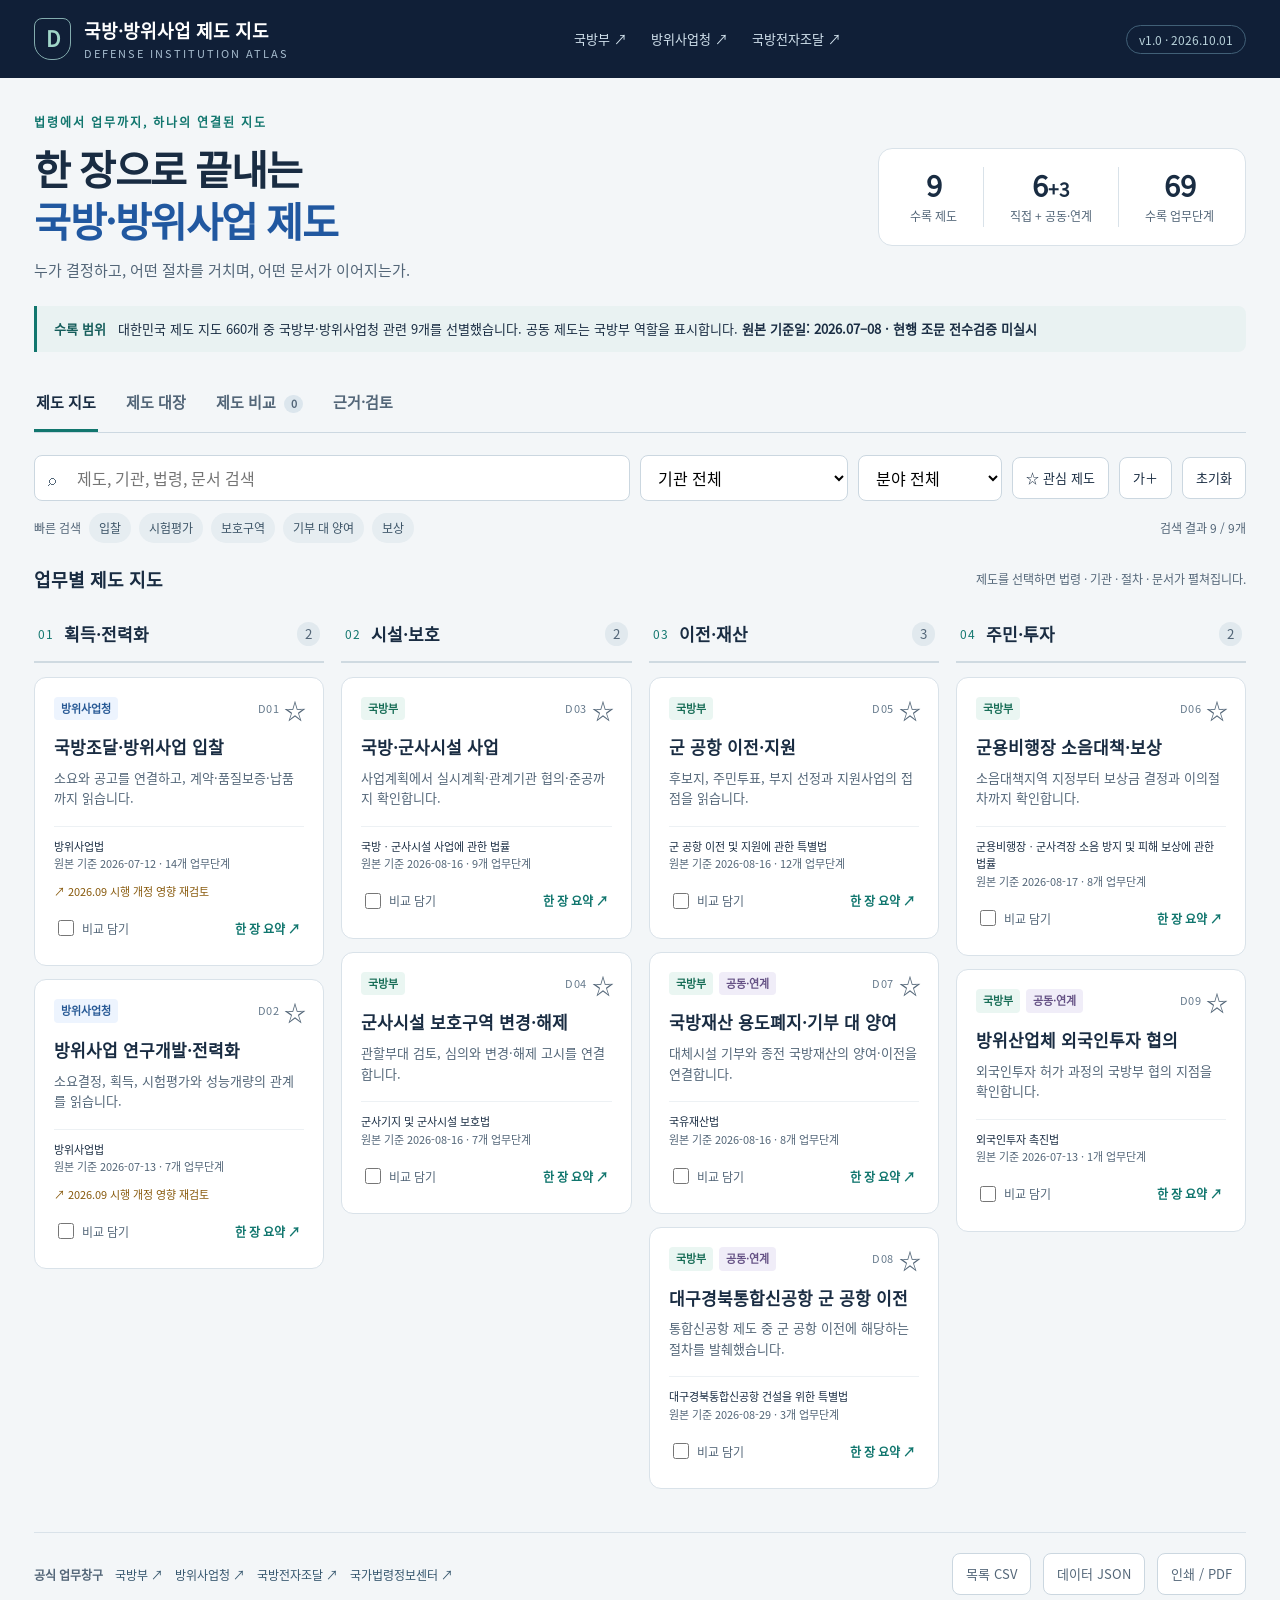
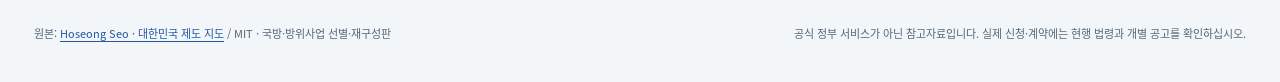
==== index.html @ 30051fab "Publish defense institution dashboard v1.0 with sourced data and Korean fonts" ====
<!doctype html>
<html lang="ko">
<head>
<meta charset="utf-8"><meta name="viewport" content="width=device-width,initial-scale=1">
<meta name="description" content="국방부·방위사업청 관련 9개 제도를 담당기관, 법령, 절차, 문서와 연결해 읽는 한 장 제도 지도">
<meta name="theme-color" content="#101f37">
<title>국방·방위사업 제도 지도</title>
<style>
@font-face{font-family:"Atlas Noto";src:url([data-uri]) format("woff");font-weight:400;font-style:normal;font-display:swap;}
:root{--navy:#101f37;--ink:#192c42;--muted:#536678;--line:#d9e2e9;--paper:#f3f6f8;--white:#fff;--blue:#2158a0;--teal:#11766e;--amber:#885a0d;--softblue:#edf4fe;--softteal:#eaf6f2;--softamber:#fff5e1;--radius:14px;font-family:'Malgun Gothic','Apple SD Gothic Neo','Atlas Noto','Noto Sans KR',system-ui,sans-serif;font-size:16px;color:var(--ink);background:var(--paper)}
*{box-sizing:border-box}body{margin:0;line-height:1.6}button,input,select{font:inherit}button,a,input,select{ -webkit-tap-highlight-color:transparent}button{cursor:pointer}button:focus-visible,a:focus-visible,input:focus-visible,select:focus-visible{outline:3px solid #3a92f8;outline-offset:3px}a{color:var(--blue);text-underline-offset:3px}button{color:inherit}button:disabled{opacity:.5;cursor:not-allowed}svg{vertical-align:middle}.skip{position:absolute;top:-100px}.skip:focus{top:12px;left:16px;background:white;z-index:100;padding:10px}.top{background:var(--navy);color:#fff}.top-inner{max-width:1510px;margin:auto;min-height:78px;display:flex;gap:20px;align-items:center;justify-content:space-between;padding:16px 34px}.brand{display:flex;gap:13px;align-items:center;color:inherit;text-decoration:none}.brand-mark{width:37px;height:42px;border:1px solid #83acae;border-radius:8px 8px 17px 17px;display:grid;place-items:center;color:#a0d6c8;font-weight:800;font-size:21px}.brand strong{font-size:18px;display:block}.brand small{display:block;font-size:11px;letter-spacing:2px;color:#a8bed0}.top-links{display:flex;gap:24px;font-size:13px}.top-links a{color:#d3e3ee;text-decoration:none}.edition{border:1px solid #416077;border-radius:30px;padding:4px 12px;color:#bad4dc;font-size:12px}.wrap{max-width:1510px;margin:auto;padding:34px}.eyebrow{font-size:12px;font-weight:700;color:var(--teal);letter-spacing:2px;margin:0 0 10px}.hero{display:grid;grid-template-columns:1fr auto;align-items:center;gap:30px;margin-bottom:24px}h1{font-size:clamp(25px,3.2vw,40px);letter-spacing:-1.5px;line-height:1.3;margin:0 0 12px}h1 em{font-style:normal;color:var(--blue)}.subtitle{margin:0;color:var(--muted);font-size:15px}.stats{display:flex;background:var(--white);border:1px solid var(--line);border-radius:14px;padding:18px 5px}.stat{padding:0 26px;text-align:center;border-right:1px solid var(--line)}.stat:last-child{border:0}.stat b{display:block;font-size:29px;line-height:1.2;font-variant-numeric:tabular-nums}.stat span{font-size:12px;color:var(--muted)}.context{display:flex;gap:12px;align-items:flex-start;padding:13px 17px;border-left:3px solid var(--teal);background:#e9f2f2;border-radius:0 8px 8px 0;font-size:13px;margin:24px 0}.context strong{white-space:nowrap;color:#155d5b}.context p{margin:0}.nav{display:flex;border-bottom:1px solid #ccd8e1;gap:26px;margin:28px 0 22px}.nav button{border:0;background:none;padding:10px 2px 15px;color:var(--muted);font-weight:700;font-size:15px;border-bottom:3px solid transparent}.nav button[aria-selected=true]{color:var(--ink);border-color:var(--teal)}.counter{font-size:11px;display:inline-block;background:#dce6ed;border-radius:20px;min-width:19px;margin-left:4px}.tools{display:flex;gap:10px;align-items:center;flex-wrap:wrap}.search{flex:1;min-width:230px;position:relative}.search span{position:absolute;left:14px;top:11px;color:var(--muted)}input[type=search]{width:100%;height:46px;border:1px solid #cbd7e0;border-radius:8px;padding:8px 14px 8px 42px;background:#fff;color:var(--ink)}select{height:46px;border:1px solid #cbd7e0;border-radius:8px;background:#fff;padding:8px 30px 8px 13px;max-width:100%}.btn{display:inline-flex;align-items:center;justify-content:center;gap:6px;border:1px solid #cbd7e0;background:#fff;border-radius:8px;padding:9px 13px;min-height:42px;text-decoration:none;font-size:13px;white-space:nowrap}.btn.primary{background:var(--navy);border-color:var(--navy);color:#fff}.btn[aria-pressed=true]{border-color:var(--teal);color:var(--teal);background:var(--softteal)}.under-tools{display:flex;align-items:center;justify-content:space-between;margin:12px 0 22px;gap:10px;font-size:12px;color:var(--muted)}.shortcuts{display:flex;gap:8px;align-items:center;flex-wrap:wrap}.shortcuts button{border:0;background:#e6edf1;padding:5px 10px;border-radius:20px;color:#3c5467;font-size:12px}.results{font-variant-numeric:tabular-nums}.map-intro{display:flex;justify-content:space-between;gap:20px;align-items:center;margin:0 0 15px}.map-intro h2{font-size:18px;margin:0}.map-intro p{font-size:12px;color:var(--muted);margin:0}.board{display:grid;grid-template-columns:repeat(4,minmax(0,1fr));gap:17px;align-items:start}.column{min-width:0}.col-head{display:flex;gap:10px;align-items:center;margin-bottom:14px;padding:12px 4px 13px;border-bottom:2px solid #cfdae1}.col-head .num{font-size:12px;letter-spacing:1px;color:var(--teal)}.col-head h3{font-size:17px;margin:0}.col-head small{margin-left:auto;background:#e1e9ee;border-radius:30px;padding:1px 8px;color:var(--muted)}.card{background:#fff;border:1px solid var(--line);border-radius:12px;padding:19px;margin-bottom:13px;transition:box-shadow .15s,transform .15s;position:relative}.card:hover{box-shadow:0 6px 18px #132f4a0c;transform:translateY(-2px)}.card-top{display:flex;gap:6px;align-items:center;padding-right:25px}.badge{font-size:11px;font-weight:700;border-radius:4px;padding:3px 7px;display:inline-block;background:var(--softblue);color:#275995}.badge.mnd{background:var(--softteal);color:#176d56}.badge.linked{background:#f0edf8;color:#645084}.code{font-size:11px;color:#677b8d;letter-spacing:.5px;margin-left:auto}.star{border:0;background:none;color:#536678;position:absolute;right:10px;top:13px;min-width:36px;min-height:36px;font-size:22px}.star[aria-pressed=true]{color:#966600}.card h4{font-size:17px;letter-spacing:-.4px;margin:14px 0 8px;line-height:1.5}.open-title{border:0;padding:0;background:none;text-align:left;font:inherit;font-weight:700;width:100%}.open-title:hover{color:var(--blue)}.card p{font-size:13px;color:var(--muted);margin:0;min-height:42px}.card-law{border-top:1px solid #edf1f4;margin-top:16px;padding-top:11px;font-size:11px;color:var(--muted);min-height:44px}.card-law b{font-weight:400;color:var(--ink)}.card-foot{display:flex;align-items:center;justify-content:space-between;margin-top:10px;gap:5px}.card-foot label{font-size:12px;color:var(--muted);display:flex;align-items:center;gap:5px;min-height:36px;cursor:pointer}.card-foot input{width:16px;height:16px;accent-color:var(--teal)}.detail-btn{background:none;border:0;color:var(--teal);font-size:12px;font-weight:700;min-height:36px;padding:4px}.stale{display:block;font-size:11px;color:var(--amber);margin-top:10px}.empty{padding:40px 20px;background:white;border:1px dashed #c2d0db;border-radius:12px;text-align:center;color:var(--muted)}.col-empty{font-size:12px;color:#6b7d8a;padding:25px 4px}.table-scroll{overflow:auto;background:#fff;border:1px solid var(--line);border-radius:12px}table{border-collapse:collapse;width:100%;font-size:13px}th{text-align:left;background:#eaf0f5;color:#334d65;font-weight:700;font-size:12px;white-space:nowrap}td,th{padding:15px 17px;border-bottom:1px solid #e4ebf0;vertical-align:top}tr:last-child td{border-bottom:0}td .open-title{min-width:190px}td .badge{white-space:nowrap}.mini{font-size:12px;color:var(--muted)}.compare-table{table-layout:fixed;min-width:680px}.compare-table th:first-child{width:110px}.compare-table td{white-space:normal}.compare-table ul{padding-left:16px;margin:0}.compare-table .btn{margin-top:8px}.evidence-grid{display:grid;grid-template-columns:1fr 1fr;gap:18px}.panel{padding:23px;border:1px solid var(--line);border-radius:12px;background:#fff}.panel h3{font-size:17px;margin:0 0 15px}.panel p,.panel li{font-size:13px;color:var(--muted)}.panel ul{padding-left:19px}.panel details{margin-top:12px}.panel summary{font-size:13px;cursor:pointer;font-weight:700}.panel code{overflow-wrap:anywhere;font-size:11px}.source-item{padding:13px 0;border-top:1px solid var(--line)}.source-item:first-of-type{border:0}.source-item a{font-weight:600}.source-item p{margin:4px 0}.reference-strip{display:flex;gap:12px;align-items:center;flex-wrap:wrap;margin-top:30px;padding-top:20px;border-top:1px solid var(--line);font-size:12px;color:var(--muted)}.reference-strip a{color:#34556d;text-decoration:none;padding:5px 0}.footer{margin:30px 0 5px;font-size:11px;color:var(--muted);display:flex;justify-content:space-between;gap:20px}.footer p{margin:0}.toast{position:fixed;bottom:22px;left:50%;transform:translateX(-50%);z-index:20;background:#152e43;color:#fff;padding:12px 23px;border-radius:9px;box-shadow:0 6px 30px #0002;max-width:90vw;font-size:13px}.toast:empty{display:none}.compare-float{position:fixed;bottom:22px;right:28px;background:var(--navy);color:#fff;border:0;padding:12px 20px;border-radius:50px;box-shadow:0 6px 20px #101f3726;z-index:3;font-size:13px}.compare-float[hidden]{display:none}
dialog{width:min(1130px,96vw);max-height:92vh;border:1px solid #cbd8e2;padding:0;border-radius:16px;color:var(--ink);background:var(--paper);box-shadow:0 20px 80px #10223e3b;overscroll-behavior:contain}dialog::backdrop{background:#07182bac;backdrop-filter:blur(3px)}.dialog-top{padding:24px 30px 18px;background:white;position:sticky;top:0;z-index:5;border-bottom:1px solid var(--line)}.dialog-line{display:flex;align-items:center;justify-content:space-between;gap:15px}.dialog-top h2{margin:12px 0 7px;font-size:25px;letter-spacing:-.7px}.dialog-top p{font-size:13px;color:var(--muted);margin:0}.close{border:1px solid var(--line);border-radius:50%;width:37px;height:37px;background:white;font-size:23px;flex:none}.dtabs{display:flex;gap:18px;margin-top:17px}.dtabs button{border:0;border-bottom:2px solid transparent;padding:8px 0;background:none;font-size:13px}.dtabs button[aria-selected=true]{border-color:var(--teal);color:var(--teal);font-weight:bold}.dialog-content{padding:24px 30px}.detail-overview{display:grid;grid-template-columns:1fr 1fr;gap:17px}.detail-overview .panel{padding:19px}.span2{grid-column:1/-1}.detail-overview .panel p{margin:0;font-size:14px}.detail-overview h3{font-size:14px;color:#314e65;margin-bottom:9px}.actor-list{display:grid;gap:10px}.actor{font-size:13px;padding-bottom:10px;border-bottom:1px solid #e3eaf0}.actor:last-child{border:0;padding:0}.actor strong{display:block}.actor span{color:var(--muted)}.detail-note{font-size:12px;background:#e9eff3;padding:14px 16px;border-radius:8px;margin-bottom:18px}.legal-alert{background:var(--softamber);color:#6d521a}.related{display:flex;flex-wrap:wrap;gap:8px}.related .btn{white-space:normal;text-align:left}.flow{display:grid;grid-template-columns:minmax(0,1.7fr) minmax(240px,1fr);gap:20px;align-items:start}.stage{margin-bottom:17px}.stage h3{font-size:12px;color:var(--muted);margin:0 0 8px;letter-spacing:.3px}.stage-nodes{display:grid;gap:8px}.node{display:flex;gap:11px;text-align:left;background:#fff;border:1px solid var(--line);border-left:3px solid #9bafbf;border-radius:8px;padding:12px;width:100%;align-items:center}.node[aria-pressed=true]{border-color:var(--teal);background:var(--softteal)}.node.gateway{border-left-color:#b78029}.node b{font-size:13px}.node small{font-size:11px;color:var(--muted);display:block;margin-top:3px}.node-id{width:28px;flex:none;font-size:11px;color:#677e8f}.node-info{position:sticky;top:212px}.node-info h3{font-size:16px}.node-info p,.node-info li{font-size:13px}.node-info h4{font-size:12px;margin:17px 0 5px;color:#39586e}.node-info ul{padding-left:17px;margin:0}.edge{display:block;margin:7px 0;text-align:left;border:1px solid #d7e3e8;background:#f5f8fa;border-radius:6px;padding:9px;font-size:12px;width:100%}.legal-list{display:grid;gap:12px}.legal-card{background:white;padding:18px;border-radius:10px;border:1px solid var(--line)}.legal-card h3{font-size:15px;margin:0 0 8px}.legal-card p{font-size:13px;margin:4px 0;color:var(--muted)}.dialog-actions{display:flex;gap:8px;align-items:center;flex-wrap:wrap;margin-top:17px}.flow-description{font-size:12px;color:var(--muted);margin-bottom:16px}.print-only{display:none}body.big{font-size:18px}body.big .card p,body.big .panel p,body.big td,body.big .actor{font-size:16px}body.big .card h4{font-size:19px}body.big .mini,body.big .card-law{font-size:13px}
@media(max-width:1150px){.board{grid-template-columns:repeat(2,minmax(0,1fr))}.stats .stat{padding:0 18px}.hero{gap:15px}h1{font-size:32px}.top-links{gap:15px}.wrap{padding:26px}.top-inner{padding:16px 26px}}
@media(max-width:720px){.top-inner{padding:16px 18px}.top-links{display:none}.brand strong{font-size:16px}.brand small{font-size:9px}.wrap{padding:23px 16px}.hero{display:block}h1{font-size:28px;letter-spacing:-1px}.subtitle{font-size:13px}.stats{margin-top:22px;justify-content:space-evenly;padding:13px 0}.stat{flex:1;padding:0 10px!important}.stat b{font-size:25px}.context{display:block;font-size:12px;margin-top:19px}.context strong{display:block;margin-bottom:4px}.nav{gap:20px;margin-top:23px;overflow:auto;white-space:nowrap}.nav button{font-size:13px}.search{flex-basis:100%}select{flex:1 1 calc(50% - 5px);min-width:calc(50% - 5px);font-size:13px}.tools .btn{padding:9px;font-size:12px}.under-tools{align-items:flex-start;flex-direction:column}.map-intro{align-items:flex-start;flex-direction:column;gap:5px}.board{grid-template-columns:1fr}.column{margin-bottom:10px}.col-head{margin-bottom:12px}.card{padding:18px;margin-bottom:12px}.card p{min-height:0}.card-law{min-height:0}.evidence-grid{grid-template-columns:1fr}.footer{display:block}.footer p{margin:8px 0}.compare-float{right:16px;bottom:16px}.detail-overview{grid-template-columns:1fr}.span2{grid-column:auto}.dialog-top{padding:18px 18px 12px}.dialog-top h2{font-size:21px}.dialog-content{padding:18px}.dtabs{gap:15px}.dtabs button{font-size:12px}.flow{grid-template-columns:1fr}.node-info{position:static}.node-info.mobile-active{border:2px solid var(--teal)}.dialog-actions .btn{font-size:12px}.edition{font-size:10px}dialog{max-height:95vh;width:96vw}.reference-strip{gap:15px}}
@media print{@page{size:A4 landscape;margin:10mm}body{background:white!important;font-size:10pt}.top,.hero,.context,.nav,.tools,.under-tools,.reference-strip,.footer,.compare-float,.toast,.card-foot,.star,.dialog-actions,.dtabs,.close,.detail-note,.node-info,.flow-description{display:none!important}.wrap{max-width:none;padding:0}.board{grid-template-columns:repeat(4,1fr);gap:9px}.card{box-shadow:none;padding:9px;break-inside:avoid;margin-bottom:8px}.card h4{font-size:12px}.card p{font-size:10px;min-height:0}.card-law{font-size:9px;min-height:0}.col-head h3{font-size:13px}.map-intro{display:none}.col-head{margin:8px 0}.print-only{display:block;font-size:11px;margin-bottom:12px}.stale{font-size:9px}.badge{font-size:9px}body:has(dialog[open])>.top,body:has(dialog[open])>.wrap{display:none!important}dialog[open]{position:static;display:block;max-height:none;width:100%;border:0;box-shadow:none;overflow:visible;background:white;margin:0;padding:0}dialog::backdrop{display:none}.dialog-top{position:static;border:0;padding:0 0 12px}.dialog-content{padding:0}.dialog-top h2{font-size:20px}.detail-overview{gap:9px;grid-template-columns:1fr 1fr}.panel{padding:11px!important;break-inside:avoid}.panel p,.actor,.panel li{font-size:10px!important}.panel h3{font-size:12px!important}.flow{display:block}.stage-nodes{grid-template-columns:repeat(3,1fr)}.node b{font-size:10px}.node small{font-size:9px}.stage{break-inside:avoid}.legal-card{break-inside:avoid}.evidence-grid{gap:8px}.table-scroll{overflow:visible}.compare-table{min-width:0}}
</style>
</head>
<body>
<a class="skip" href="#main">본문으로 이동</a>
<header class="top"><div class="top-inner"><a href="#" class="brand" id="homeLink"><span class="brand-mark" aria-hidden="true">D</span><span><strong>국방·방위사업 제도 지도</strong><small>DEFENSE INSTITUTION ATLAS</small></span></a><div class="top-links"><a href="https://www.mnd.go.kr/" target="_blank" rel="noopener noreferrer">국방부 ↗</a><a href="https://www.dapa.go.kr/" target="_blank" rel="noopener noreferrer">방위사업청 ↗</a><a href="https://www.d2b.go.kr/" target="_blank" rel="noopener noreferrer">국방전자조달 ↗</a></div><span class="edition">v1.0 · 2026.10.01</span></div></header>
<main class="wrap" id="main">
<div class="hero"><div><p class="eyebrow">법령에서 업무까지, 하나의 연결된 지도</p><h1>한 장으로 끝내는<br><em>국방·방위사업 제도</em></h1><p class="subtitle">누가 결정하고, 어떤 절차를 거치며, 어떤 문서가 이어지는가.</p></div><div class="stats" aria-label="수록 현황"><div class="stat"><b id="total">9</b><span>수록 제도</span></div><div class="stat"><b>6<small style="font-size:19px;color:inherit">+3</small></b><span>직접 + 공동·연계</span></div><div class="stat"><b id="nodeCount">69</b><span>수록 업무단계</span></div></div></div>
<div class="context"><strong>수록 범위</strong><p>대한민국 제도 지도 660개 중 국방부·방위사업청 관련 9개를 선별했습니다. 공동 제도는 국방부 역할을 표시합니다. <b>원본 기준일: 2026.07–08 · 현행 조문 전수검증 미실시</b></p></div>
<nav class="nav" aria-label="대시보드 보기" role="tablist"><button role="tab" data-view="map" aria-selected="true" aria-controls="content">제도 지도</button><button role="tab" data-view="list" aria-selected="false" aria-controls="content">제도 대장</button><button role="tab" data-view="compare" aria-selected="false" aria-controls="content">제도 비교 <span class="counter" id="compareCount">0</span></button><button role="tab" data-view="sources" aria-selected="false" aria-controls="content">근거·검토</button></nav>
<div id="filterArea"><div class="tools"><label class="search"><span aria-hidden="true">⌕</span><input type="search" id="query" placeholder="제도, 기관, 법령, 문서 검색" aria-label="제도, 기관, 법령, 문서 검색"></label><select id="owner" aria-label="기관 분류"><option value="all">기관 전체</option><option value="국방부">국방부 직접 소관</option><option value="방위사업청">방위사업청 직접 소관</option><option value="공동·연계">공동·연계 제도</option></select><select id="group" aria-label="분야"><option value="all">분야 전체</option><option>획득·전력화</option><option>시설·보호</option><option>이전·재산</option><option>주민·투자</option></select><button class="btn" id="favOnly" aria-pressed="false">☆ 관심 제도</button><button class="btn" id="bigText" aria-pressed="false" title="본문 글자 확대">가＋</button><button class="btn" id="reset">초기화</button></div><div class="under-tools"><div class="shortcuts"><span>빠른 검색</span><button data-query="입찰">입찰</button><button data-query="시험평가">시험평가</button><button data-query="보호구역">보호구역</button><button data-query="기부">기부 대 양여</button><button data-query="보상">보상</button></div><div class="results" id="resultCount" aria-live="polite"></div></div></div>
<div class="print-only">국방·방위사업 제도 지도 · v1.0 · 편집일 2026-10-01 · 원본 법령 기준일 2026.07–08 · 제도 이해용 참고자료</div>
<section id="content" role="tabpanel" tabindex="-1" aria-label="제도 지도"></section>
<div class="reference-strip"><strong>공식 업무창구</strong><a href="https://www.mnd.go.kr/" target="_blank" rel="noopener noreferrer">국방부 ↗</a><a href="https://www.dapa.go.kr/" target="_blank" rel="noopener noreferrer">방위사업청 ↗</a><a href="https://www.d2b.go.kr/" target="_blank" rel="noopener noreferrer">국방전자조달 ↗</a><a href="https://www.law.go.kr/" target="_blank" rel="noopener noreferrer">국가법령정보센터 ↗</a><span style="flex:1"></span><button class="btn" id="exportCsv">목록 CSV</button><button class="btn" id="exportJson">데이터 JSON</button><button class="btn" id="print">인쇄 / PDF</button></div>
<footer class="footer"><p>원본: <a href="https://hosungseo.github.io/korea100/" target="_blank" rel="noopener noreferrer">Hoseong Seo · 대한민국 제도 지도</a> / MIT · 국방·방위사업 선별·재구성판</p><p>공식 정부 서비스가 아닌 참고자료입니다. 실제 신청·계약에는 현행 법령과 개별 공고를 확인하십시오.</p></footer>
</main>
<button class="compare-float" id="compareFloat" hidden></button><div class="toast" id="toast" role="status" aria-live="polite"></div>
<dialog id="detail" aria-labelledby="detailTitle"><div class="dialog-top"><div class="dialog-line"><div id="detailBadges"></div><button class="close" id="closeDetail" aria-label="상세 화면 닫기">×</button></div><h2 id="detailTitle"></h2><p id="detailSubtitle"></p><div class="dtabs" role="tablist" aria-label="제도 상세 보기"><button role="tab" data-detail-tab="overview" aria-selected="true" aria-controls="detailContent">한 장 요약</button><button role="tab" data-detail-tab="flow" aria-selected="false" aria-controls="detailContent">업무구조</button><button role="tab" data-detail-tab="legal" aria-selected="false" aria-controls="detailContent">법령·출처</button><button role="tab" data-detail-tab="checks" aria-selected="false" aria-controls="detailContent">실무 확인사항</button></div></div><div class="dialog-content"><div id="detailContent" role="tabpanel"></div><div class="dialog-actions" id="detailActions"></div></div></dialog>
<script id="dataset" type="application/json">{"meta":{"title":"한 장으로 끝내는 국방·방위사업 제도 지도","version":"1.0.0","builtAt":"2026-10-01","sourceRepo":"https://github.com/hosungseo/korea100","sourceCommit":"e9161bd3b2fe3121d2de9823a61d8a9bf6765205","sourceTotal":660,"selection":"국방부·방위사업청의 직접 소관 6개와 국방부 역할이 명시된 공동·연계 3개. 병무청 단독업무, 일반 사이버보안, 일반 이전계획 제외.","verification":"원본 기준일 유지; 현행 법령 표제 일부 확인; 현행 조문 전수검증 미실시","relationships":[{"source":"D01","target":"D02","label":"획득·시험평가 연계"},{"source":"D03","target":"D04","label":"시설·보호구역 검토"},{"source":"D03","target":"D05","label":"이전시설 사업"},{"source":"D05","target":"D07","label":"기부 대 양여"},{"source":"D05","target":"D08","label":"특별법 적용 사례"},{"source":"D05","target":"D06","label":"소음·주민지원 검토"},{"source":"D01","target":"D09","label":"방산업체 관련 절차"}]},"items":[{"id":"D01","slug":"defense-procurement","title":"국방조달·방위사업 입찰","originalTitle":"국방조달·방위사업 입찰","description":"소요와 공고를 연결하고, 계약·품질보증·납품까지 읽습니다.","owner":"방위사업청","scope":"직접 소관","group":"획득·전력화","role":"선행연구·추진방법 결정, 계약 및 품질보증 관리","sourceDate":"2026-07-12","originalUrl":"https://hosungseo.github.io/korea100/model/defense-procurement/","canvas":{"purpose":"군이 필요로 하는 무기체계와 군수품을 적시에 획득하면서 보안, 품질, 예산, 국산화, 계약 공정성을 함께 관리한다. 방위사업은 소요결정과 선행연구, 추진방법 결정, 방위사업추진위원회 심의, 구매·입찰·계약, 품질보증과 납품으로 이어진다.","stakeholders":"국방부, 방위사업청, 합동참모본부, 각 군, 방위사업추진위원회, 국방과학연구소, 국방기술품질원, 국방전자조달 입찰참가업체, 방산업체, 국회·감사기관","legalBasis":[{"law":"방위사업법","articles":"제9조, 제17조, 제19조, 제28조","kind":"법률"},{"law":"방위사업법 시행령","articles":"방위력개선사업 추진방법, 구매절차, 계약·품질보증 세부절차","kind":"대통령령"},{"law":"방위사업법 시행규칙","articles":"품질보증·검사·계약 관련 세부 서식","kind":"부령"},{"law":"방위사업관리규정","articles":"소요·선행연구·사업추진·계약관리 실무절차","kind":"행정규칙"},{"law":"국방전자조달시스템 관리규정","articles":"국방전자조달시스템 운영 기준","kind":"행정규칙"},{"law":"국방전자조달시스템 전자입찰 특별유의서","articles":"전자입찰 특별유의사항","kind":"고시·지침"}],"authorities":[{"name":"방위사업청장","role":"선행연구, 추진방법 결정, 구매, 국방전자조달, 품질보증 계획을 집행한다"},{"name":"방위사업추진위원회","role":"방위사업 주요정책, 추진방법, 기종결정, 군수품 조달계약 등을 심의·조정한다"},{"name":"합참·각 군","role":"소요 제기와 운용 요구조건을 제공하고 시험평가·수락검사에 참여한다"},{"name":"국방기술품질원","role":"군수품 품질보증, 시험·검사, 규격·품질 문제를 관리한다"}],"procedure":["군 소요가 제기되고 무기체계·군수품의 필요성, 시기, 수량, 운용요구가 정리된다","방위사업청은 선행연구로 연구개발 가능성, 국방과학기술 수준, 비용 대비 효과, 수명주기비용을 분석한다","방위력개선사업 추진방법을 국내구매, 국외구매, 연구개발 등으로 결정하고 필요한 경우 위원회 심의를 거친다","국방전자조달 또는 별도 구매절차로 입찰공고, 보안·참가자격 확인, 제안·가격평가를 진행한다","계약 체결 후 시험평가, 규격화, 품질보증, 납품·검수, 하자·성능개량·후속군수지원으로 이어진다","부실·지연·보안 위반·품질 문제는 계약제재, 품질보증 보완, 감사와 재사업화 판단으로 넘어간다"],"moneyFlow":"방위력개선비와 전력운영비 예산이 사업별로 배정되고, 계약금·선금·중도금·잔금은 계약조건과 검사·검수 결과에 따라 지급된다. 국외구매는 환율·통관·절충교역·기술이전 비용이 얽히고, 국내구매는 방산업체 생산·품질보증·후속군수지원 비용이 핵심이다.","docsFlow":"소요제기서·운용요구서 → 선행연구 보고서 → 추진방법 결정 문서 → 위원회 안건·의결 → 국방전자조달 공고·입찰서·제안서 → 보안·참가자격 자료 → 평가조서·협상자료 → 계약서·보증서 → 시험평가·품질보증계획 → 검사·납품·수락자료 → 하자·후속군수지원·감사자료","bottlenecks":["일반 조달보다 소요결정과 선행연구가 앞에 있어 공고만 보면 사업의 실제 의사결정 경로가 보이지 않는다","보안·군사기밀·수출통제·기술이전 조건 때문에 평가자료와 계약조건 공개 범위가 제한된다","품질보증과 시험평가 실패는 단순 납품 지연이 아니라 전력화 지연과 운용 공백으로 이어진다","국내구매 우선 원칙, 국외구매 필요성, 연구개발 가능성 판단이 산업정책과 전력소요 사이에서 충돌한다"],"reformPoints":["선행연구와 추진방법 결정 근거를 공개 가능한 범위에서 표준화","국방전자조달 공고에서 보안·참가자격·평가방식·품질보증 요구를 구조화","품질보증 실패와 납품지연 데이터를 후속 사업계획에 피드백","국내구매 우선, 국외구매, 연구개발 선택 기준과 예외 사유를 비교 가능하게 표시"]},"nodes":[{"id":"P01","name":"소요 제기·운용요구 정리","actor":"각 군·합참","action":"무기체계·군수품 필요성과 운용 요구조건을 제기한다","stage":"G0 소요·기획","type":"notice","output_documents":["소요 제기·운용요구 정리 결과"],"legal_basis":[{"law":"방위사업법","article":"제17조"}]},{"id":"P02","name":"선행연구 수행","actor":"방위사업청장","action":"연구개발 가능성, 소요시기·수량, 기술수준, 방산육성효과, 비용 대비 효과와 수명주기비용을 조사·분석한다","stage":"G1 선행연구","type":"task","output_documents":["선행연구 수행 결과"],"legal_basis":[{"law":"방위사업법","article":"제17조"}]},{"id":"P03","name":"긴급·시범사업 예외 판단","actor":"방위사업청장","action":"전시·해외파병·시범사업 등 선행연구 예외 사유가 있는지 판단한다","stage":"G1 선행연구","type":"gateway","output_documents":["긴급·시범사업 예외 판단 결과"],"legal_basis":[{"law":"방위사업법","article":"제17조"}]},{"id":"P04","name":"추진방법 결정","actor":"방위사업청장","action":"구매 또는 연구개발 방식으로 사업 추진방법을 결정한다","stage":"G2 추진방법·심의","type":"gateway","output_documents":["추진방법 결정 결과"],"legal_basis":[{"law":"방위사업법","article":"제17조"}]},{"id":"P05","name":"위원회 심의·조정","actor":"방위사업추진위원회","action":"주요정책, 추진방법, 기종결정, 군수품 조달계약을 심의·조정한다","stage":"G2 추진방법·심의","type":"task","output_documents":["위원회 심의·조정 결과"],"legal_basis":[{"law":"방위사업법","article":"제9조"}]},{"id":"P06","name":"국내구매 우선·국외구매 판단","actor":"방위사업청장","action":"국내생산 군수품 우선 구매와 국외구매 필요성을 검토한다","stage":"G2 추진방법·심의","type":"gateway","output_documents":["국내구매 우선·국외구매 판단 결과"],"legal_basis":[{"law":"방위사업법","article":"제19조"}]},{"id":"P07","name":"국방전자조달 공고","actor":"방위사업청·계약담당","action":"입찰공고, 보안요건, 참가자격, 제안·가격 제출 방식을 국방전자조달로 공지한다","stage":"G3 공고·입찰","type":"notice","output_documents":["국방전자조달 공고 결과"],"legal_basis":[{"law":"국방전자조달시스템 관리규정","article":"제6조(시스템 관리)","text":"방위사업청 지능정보화책임관은 시스템을 24시간 운영하도록 관리하고, 신뢰성·투명성 확보를 위해 서비스 품질 향상활동을 수행한다."},{"law":"국방전자조달시스템 전자입찰 특별유의서","article":"제1조(목적)","text":"전자조달이용촉진법 및 국가계약법 시행령 제39조제1항에 따라 국방전자조달시스템을 이용한 전자입찰 참가자가 특히 유의하여야 할 사항을 정한다."}]},{"id":"P08","name":"참가자격·보안 확인","actor":"입찰참가업체","action":"업체 등록, 보안요건, 방산·품질 인증, 기술자료 접근 권한을 제출한다","stage":"G3 공고·입찰","type":"task","output_documents":["참가자격·보안 확인 결과"],"legal_basis":[{"law":"방위사업관리규정","article":"제125조(구매절차)","text":"통합사업관리팀장은 계약부서장과 계약방법을 협의하여 구매계획을 수립하고, 입찰공고·적격심사·계약대상자 선정·구매계약 체결 등의 절차로 추진한다."}]},{"id":"P09","name":"제안·가격평가","actor":"평가위원·계약담당","action":"기술·가격·성능·일정·후속지원 조건을 평가한다","stage":"G3 공고·입찰","type":"task","output_documents":["제안·가격평가 결과"],"legal_basis":[{"law":"방위사업법","article":"제9조, 제19조"}]},{"id":"P10","name":"계약체결","actor":"방위사업청·낙찰업체","action":"계약조건, 보안, 기술자료, 품질보증, 납품일정, 하자책임을 확정한다","stage":"G4 계약·품질","type":"task","output_documents":["계약체결 결과"],"legal_basis":[{"law":"방위사업법","article":"제19조"}]},{"id":"P11","name":"시험평가·품질보증 계획","actor":"방위사업청·국방기술품질원","action":"사용자 요구조건 부합 여부를 확인하기 위한 단계별 품질보증 계획을 수립한다","stage":"G4 계약·품질","type":"task","output_documents":["시험평가·품질보증 계획 결과"],"legal_basis":[{"law":"방위사업법","article":"제28조"}]},{"id":"P12","name":"생산·납품·수락검사","actor":"계약상대자·수요군","action":"군수품을 생산·납품하고 수락검사와 인수 절차를 거친다","stage":"G5 납품·사후","type":"task","output_documents":["생산·납품·수락검사 결과"],"legal_basis":[{"law":"방위사업법","article":"제28조"}]},{"id":"P13","name":"미비점 수정·보완","actor":"방위사업청·품질기관","action":"품질검사에서 확인된 미비점에 대한 수정·보완방안을 수립·시행한다","stage":"G5 납품·사후","type":"gateway","output_documents":["미비점 수정·보완 결과"],"legal_basis":[{"law":"방위사업법","article":"제28조"}]},{"id":"P14","name":"후속군수지원·하자관리","actor":"수요군·방위사업청","action":"운용 중 하자, 성능개량, 후속군수지원 요구를 관리한다","stage":"G5 납품·사후","type":"task","output_documents":["후속군수지원·하자관리 결과"],"legal_basis":[{"law":"방위사업법","article":"제28조"}]}],"edges":[{"id":"E01","source":"P01","target":"P02","type":"sequence","label":null},{"id":"E02","source":"P02","target":"P03","type":"sequence","label":null},{"id":"E03","source":"P03","target":"P04","type":"sequence","label":null},{"id":"E04","source":"P04","target":"P05","type":"message","label":"심의 안건"},{"id":"E05","source":"P05","target":"P06","type":"sequence","label":null},{"id":"E06","source":"P06","target":"P07","type":"sequence","label":null},{"id":"E07","source":"P07","target":"P08","type":"message","label":"공고 열람"},{"id":"E08","source":"P08","target":"P09","type":"sequence","label":null},{"id":"E09","source":"P09","target":"P10","type":"sequence","label":null},{"id":"E10","source":"P10","target":"P11","type":"sequence","label":null},{"id":"E11","source":"P11","target":"P12","type":"sequence","label":null},{"id":"E12","source":"P12","target":"P13","type":"message","label":"검사 미비점"},{"id":"E13","source":"P13","target":"P14","type":"sequence","label":null},{"id":"L01","source":"P13","target":"P11","type":"loop","label":"품질보완"},{"id":"L02","source":"P14","target":"P01","type":"loop","label":"후속소요"}],"sources":[{"law":"방위사업법","kind":"법률","sourceType":"statute","officialName":"방위사업법","lawId":"010107","mst":"281867","promulgatedOn":"2025-12-30","effectiveOn":"2026-07-01","officialUrl":"https://www.law.go.kr/LSW/lsInfoP.do?lsId=010107"},{"law":"방위사업법 시행령","kind":"대통령령","sourceType":"statute","officialName":"방위사업법 시행령","lawId":"010126","mst":"287575","promulgatedOn":"2026-06-30","effectiveOn":"2026-07-01","officialUrl":"https://www.law.go.kr/LSW/lsInfoP.do?lsId=010126"},{"law":"방위사업법 시행규칙","kind":"부령","sourceType":"statute","officialName":"방위사업법 시행규칙","lawId":"010194","mst":"287869","promulgatedOn":"2026-07-01","effectiveOn":"2026-07-01","officialUrl":"https://www.law.go.kr/LSW/lsInfoP.do?lsId=010194"},{"law":"방위사업관리규정","kind":"행정규칙","sourceType":"admin-rule","officialName":"방위사업관리규정","adminRuleId":"38163","adminRuleSerial":"2100000279376","promulgatedOn":"2026-05-18","officialUrl":"https://law.go.kr/행정규칙/방위사업관리규정","issueNo":"방위사업청훈령 제969호","org":"방위사업청"},{"law":"국방전자조달시스템 관리규정","kind":"행정규칙","sourceType":"admin-rule","officialName":"국방전자조달시스템 관리규정","adminRuleId":"43004","adminRuleSerial":"2100000225990","promulgatedOn":"2023-07-03","officialUrl":"https://law.go.kr/행정규칙/국방전자조달시스템관리규정","issueNo":"방위사업청훈령 제801호","org":"방위사업청"},{"law":"국방전자조달시스템 전자입찰 특별유의서","kind":"고시·지침","sourceType":"admin-rule","officialName":"국방전자조달시스템 전자입찰 특별유의서","adminRuleId":"31401","adminRuleSerial":"2100000268018","promulgatedOn":"2025-11-14","officialUrl":"https://law.go.kr/행정규칙/국방전자조달시스템전자입찰특별유의서","issueNo":"방위사업청예규 제1011호","org":"방위사업청"}],"notes":"원본의 한 장 요약과 공개 절차를 재구성했습니다. 단계·화살표는 업무구조 설명이며 실제 사업의 진행 상태가 아닙니다.","legalNote":"방위사업법 현행 표제에서 2026-09-11 시행본(법률 제21429호)을 확인했습니다. 원본은 2026-07 기준이므로 세부 절차·조문은 개정 영향 재검토가 필요합니다.","originalVerification":{"status":"article-verified","date":"2026-07-15","scope":"법적 근거 6건 중 공식 원문 6건을 연결했다. 캔버스와 절차 노드의 명시 조문 20건 가운데 20건의 조문 번호 존재를 확인했고, 0건은 불일치, 0건은 자동 검증 불가로 분류했다. 인용 문구의 해석·적용 타당성은 검증 범위에 포함하지 않는다."},"checks":["국방전자조달 공고에서 공개 가능한 보안·기술자료 범위","선행연구 생략이 가능한 긴급소요·시범사업 판단 사례","국내구매 우선 원칙과 국외구매 예외사유의 실무 기준","방위사업추진위원회 심의 안건 공개 범위와 회의록 접근성","품질보증 실패, 수락검사 지연, 하자보수의 계약상 처리"]},{"id":"D02","slug":"defense-rnd-force-integration","title":"방위사업 연구개발·전력화","originalTitle":"방위사업 연구개발·전력화","description":"소요결정, 획득, 시험평가와 성능개량의 관계를 읽습니다.","owner":"방위사업청","scope":"직접 소관","group":"획득·전력화","role":"합참·각 군 소요와 방위사업청의 획득 업무 연계","sourceDate":"2026-07-13","originalUrl":"https://hosungseo.github.io/korea100/model/defense-rnd-force-integration/","canvas":{"purpose":"군의 소요결정부터 방위사업 추진, 시험평가와 전력화 이후 성능개량까지를 연결하는 절차. 이 구조도는 무기체계 소요결정부터 성능개량(전력화 후)까지의 법정 행위자·심사·통지·후속조치를 업무 흐름으로 정리한다.","stakeholders":"합참·군 소요기관, 방위사업청장, 국방부·방위사업추진위원회, 각군·방산업체","legalBasis":[{"law":"방위사업법","articles":"제15조(소요결정) · 제17조(방위력개선사업의 추진방법 등) · 제13조(국방중기계획 등) · 제9조(방위사업추진위원회) · 제19조(구매) · 제21조(시험평가) · 제22조(성능개량)","kind":"법률"}],"authorities":[{"name":"합참·군 소요기관","role":"무기체계 소요결정"},{"name":"방위사업청장","role":"선행연구·추진방법 결정 · 구매(획득) · 성능개량(전력화 후)"},{"name":"국방부·방위사업추진위원회","role":"국방중기계획 수립 · 방위사업추진위원회 심의·조정"},{"name":"각군·방산업체","role":"시험평가"}],"procedure":["무기체계 소요결정","선행연구·추진방법 결정","국방중기계획 수립","방위사업추진위원회 심의·조정","구매(획득)","시험평가","성능개량(전력화 후)"],"moneyFlow":"국방예산과 방위력개선비로 획득·시험평가·양산 비용을 집행한다.","docsFlow":"무기체계 소요결정 → 선행연구·추진방법 결정 → 국방중기계획 수립 → … → 성능개량(전력화 후) 기록으로 이어진다.","bottlenecks":["무기체계 소요결정 수행에 필요한 사실관계·증빙 판단","선행연구·추진방법 결정의 법정 요건·관계기관 협의","성능개량(전력화 후) 결과의 통지·이행·기록 관리"],"reformPoints":["무기체계 소요결정 단계의 대상·필요자료·처리기한 안내를 현장 행위자 관점으로 구체화","선행연구·추진방법 결정의 판단 근거와 협의 진행상태 공개","성능개량(전력화 후) 이후의 이행 결과와 변경 이력을 전산 연계"]},"nodes":[{"id":"P01","name":"무기체계 소요결정","actor":"합동참모의장·합동참모회의","action":"각군·직할부대 등이 제기한 방위력개선사업 소요에 대해 합동참모회의 심의 거쳐 무기체계 소요 결정(방사청장 의견·민간전문가·이해관계인 의견 수렴)","stage":"G0 소요결정","type":"task","output_documents":["소요결정서"],"deadline":null,"legal_basis":[{"law":"방위사업법","article":"제15조(소요결정)","text":"① 합동참모의장은 각군ㆍ국방부 직할부대ㆍ관련 기관에서 제기한 방위력개선사업의 소요에 대하여 합동참모회의의 심의를 거쳐 무기체계 등의 소요를 결정한다. 이 경우 방위사업청장의 의견을 들어야 하며, 민간전문가 및 이해관계인의 의견을 수렴하여야 한다."}]},{"id":"P02","name":"선행연구·추진방법 결정","actor":"방위사업청장","action":"소요결정 과정에서 연구개발 가능성·기술적·경제적 타당성·수명주기비용 등 선행연구 수행, 소요 결정 시 추진방법(구매 또는 연구개발) 결정(분기)","stage":"G1 추진방법","type":"gateway","output_documents":["선행연구 결과·추진방법 결정"],"deadline":null,"legal_basis":[{"law":"방위사업법","article":"제17조(방위력개선사업의 추진방법 등)","text":"① 방위사업청장은 소요결정 과정에서 연구개발 가능성ㆍ소요시기ㆍ기술적ㆍ경제적 타당성ㆍ비용대비 효과 등을 조사ㆍ분석하는 선행연구를 수행하고, 소요가 결정된 경우 추진방법을 결정하여야 한다. ④ 추진방법은 제19조에 따른 구매 또는 「국방과학기술혁신 촉진법」 제8조에 따른 연구개발로 구분하여 수행한다."}]},{"id":"P03","name":"국방중기계획 수립","actor":"방위사업청장·국방부장관","action":"방사청장이 중기계획 요구서 작성·국방부장관 제출, 국방부장관은 소요 적절성 검증·위원회 심의·조정 거쳐 국방중기계획을 대통령 승인으로 수립, 국회 상임위 보고","stage":"G2 중기계획·심의","type":"task","output_documents":["국방중기계획"],"deadline":null,"legal_basis":[{"law":"방위사업법","article":"제13조(국방중기계획 등)","text":"① 국방부장관은 국방중기계획을 대통령의 승인을 얻어 수립한다. ② 방위사업청장은 방위력개선사업 중기계획 요구서를 작성하여 국방부장관에게 제출하여야 한다. ③ 국방부장관은 소요의 적절성을 검증하여 미리 위원회의 심의ㆍ조정을 거쳐 수립한다. ④ 수립하였을 때 즉시 국회 상임위원회에 보고하여야 한다."}]},{"id":"P04","name":"방위사업추진위원회 심의·조정","actor":"방위사업추진위원회","action":"방위력개선사업 추진방법 결정·기종 결정·중기계획·예산편성·절충교역·분석평가 등을 심의·조정(위원장 국방부장관, 부위원장 방위사업청장)","stage":"G2 중기계획·심의","type":"task","output_documents":["위원회 심의·조정 결과"],"deadline":null,"legal_basis":[{"law":"방위사업법","article":"제9조(방위사업추진위원회)","text":"① 국방부장관 소속으로 방위사업 주요정책과 재원 운용 등을 심의ㆍ조정하기 위하여 방위사업추진위원회를 둔다. ② 중기계획 수립ㆍ예산편성ㆍ추진방법 결정ㆍ기종 결정ㆍ절충교역ㆍ분석평가 등을 심의ㆍ조정한다. ④ 위원장은 국방부장관, 부위원장은 방위사업청장이 된다."}]},{"id":"P05","name":"구매(획득)","actor":"방위사업청장","action":"(구매 트랙) 국내 생산 군수품 우선 구매, 국내구매 곤란 시 국외구매, 필요 시 위원회 추천 민간전문가 참여","stage":"G3 획득","type":"task","output_documents":["구매계약"],"deadline":null,"legal_basis":[{"law":"방위사업법","article":"제19조(구매)","text":"① 방위사업청장은 국내에서 생산된 군수품을 우선적으로 구매한다. 다만, 국내구매가 곤란한 경우 국외에서 생산된 군수품을 구매할 수 있다. ② 필요한 경우 위원회의 추천을 받아 민간전문가를 구매절차에 참여하게 할 수 있다."}]},{"id":"P06","name":"시험평가","actor":"국방부장관·각군·각 기관","action":"국방부장관 시험평가계획 수립, 각군·기관 시험평가 실시·결과 통보(연구개발은 개발시험평가·운용시험평가 구분), 국방부장관 기준 충족 여부 판정·위원회 보고","stage":"G3 획득","type":"task","output_documents":["시험평가 결과"],"deadline":null,"legal_basis":[{"law":"방위사업법","article":"제21조(시험평가)","text":"① 국방부장관은 무기체계 및 핵심기술의 시험평가계획을 수립하여야 한다. ② 각군과 각 기관은 시험평가를 실시하고 결과를 국방부장관에게 통보하여야 한다. ③ 연구개발에 대한 시험평가는 개발시험평가와 운용시험평가로 구분한다. ⑦ 국방부장관은 통보받은 결과를 근거로 충족 여부를 판정하고 위원회에 보고한다."}]},{"id":"P07","name":"성능개량(전력화 후)","actor":"방위사업청장","action":"운용 중 또는 생산단계 무기체계 성능·품질 향상 성능개량 추진, 운용성능 중대 변경 시 제15조 소요결정 절차로 추진(loop)","stage":"G4 전력화·개량","type":"task","output_documents":["성능개량 계획"],"deadline":null,"legal_basis":[{"law":"방위사업법","article":"제22조(성능개량)","text":"① 방위사업청장은 운용 중이거나 생산단계에 있는 무기체계의 성능 및 품질향상을 위하여 성능개량을 추진할 수 있다. ② 운용환경이 현저히 변경되거나 중대한 운용성능이 변경되는 경우에는 제15조의 소요결정절차에 따라 추진한다."}]}],"edges":[{"id":"E01","source":"P01","target":"P02","type":"sequence","label":null},{"id":"E02","source":"P02","target":"P03","type":"sequence","label":null},{"id":"E03","source":"P03","target":"P04","type":"sequence","label":null},{"id":"E04","source":"P04","target":"P05","type":"sequence","label":"구매"},{"id":"E05","source":"P04","target":"P06","type":"sequence","label":"연구개발"},{"id":"E06","source":"P05","target":"P06","type":"sequence","label":"구매 시험평가"},{"id":"E07","source":"P06","target":"P07","type":"sequence","label":"전력화 후"},{"id":"L01","source":"P07","target":"P01","type":"loop","label":"중대 변경 시 재소요"}],"sources":[{"law":"방위사업법","kind":"법률","sourceType":"statute","officialName":"방위사업법","lawId":"010107","mst":"281867","promulgatedOn":"2025-12-30","effectiveOn":"2026-07-01","officialUrl":"https://www.law.go.kr/LSW/lsInfoP.do?lsId=010107"}],"notes":"원본의 한 장 요약과 공개 절차를 재구성했습니다. 단계·화살표는 업무구조 설명이며 실제 사업의 진행 상태가 아닙니다. 원본은 상위 획득 흐름을 제시하며, 탐색개발·체계개발 등 연구개발의 세부 절차 전체를 망라하지 않습니다.","legalNote":"방위사업법 현행 표제에서 2026-09-11 시행본(법률 제21429호)을 확인했습니다. 원본은 2026-07 기준이므로 세부 절차·조문은 개정 영향 재검토가 필요합니다.","originalVerification":{"status":"article-verified","date":"2026-07-15","scope":"법적 근거 1건 중 공식 원문 1건을 연결했다. 캔버스와 절차 노드의 명시 조문 14건 가운데 14건의 조문 번호 존재를 확인했고, 0건은 불일치, 0건은 자동 검증 불가로 분류했다. 인용 문구의 해석·적용 타당성은 검증 범위에 포함하지 않는다."},"checks":["실제 접수 시스템과 담당기관 분장","평균 처리기간과 보완 횟수","기관별 서식·첨부자료 차이"]},{"id":"D03","slug":"defense-facility-project-plan-completion","title":"국방·군사시설 사업","originalTitle":"국방·군사시설 사업계획·실시계획·준공","description":"사업계획에서 실시계획·관계기관 협의·준공까지 확인합니다.","owner":"국방부","scope":"직접 소관","group":"시설·보호","role":"국방·군사시설 사업계획과 실시계획 승인","sourceDate":"2026-08-16","originalUrl":"https://hosungseo.github.io/korea100/model/defense-facility-project-plan-completion/","canvas":{"purpose":"국방·군사시설 사업시행자 지정과 사업계획 승인, 실시계획 승인·인허가 의제, 공사와 준공검사까지의 대체 군공항 건설 경로","stakeholders":"국방부, 국방시설 사업시행자, 관계 행정기관, 관할 지방자치단체","legalBasis":[{"law":"국방ㆍ군사시설 사업에 관한 법률","articles":"제3조~제9조, 제12조, 제14조","kind":"법률"}],"authorities":[{"name":"국방부","role":"국방·군사시설 사업시행자 지정 / 사업계획 승인·고시 / 실시계획 승인·인허가 의제·고시 / 준공검사·기능이전 가능 확인"},{"name":"국방시설 사업시행자","role":"국방·군사시설 사업계획 작성 / 토지·물건 조사와 취득·사용계획 확정 / 실시계획·설계도서·공정계획 작성 / 대체 군공항 시설공사·공정 확인"},{"name":"관계 행정기관","role":"관계기관 인허가 실체요건 협의"},{"name":"관할 지방자치단체","role":"관계기관 협의와 사업 문서 인계에 참여(원본 참여기관)"}],"procedure":["국방·군사시설 사업시행자 지정","국방·군사시설 사업계획 작성","사업계획 승인·고시","토지·물건 조사와 취득·사용계획 확정","실시계획·설계도서·공정계획 작성","관계기관 인허가 실체요건 협의","실시계획 승인·인허가 의제·고시","대체 군공항 시설공사·공정 확인","준공검사·기능이전 가능 확인"],"moneyFlow":"사업비·지원비·분담금·재산가액은 해당 계획과 개별 하위 법령·고시·협약에서 확정한다.","docsFlow":"국방·군사시설 사업시행자 지정 → 국방·군사시설 사업계획 작성 → 사업계획 승인·고시 → 토지·물건 조사와 취득·사용계획 확정 → 실시계획·설계도서·공정계획 작성 → 관계기관 인허가 실체요건 협의 → 실시계획 승인·인허가 의제·고시 → 대체 군공항 시설공사·공정 확인 → 준공검사·기능이전 가능 확인","bottlenecks":["사업구역·시설규모·사업주체의 미확정","관계기관 협의자료와 기반시설 일정의 불일치","승인조건·재원·공사·운영 인계의 단절"],"reformPoints":["사업·시설 식별자로 신청·협의·심의·고시 산출물을 연결","관계기관 보완요구와 법정기한을 공통 일정에서 추적","계획승인 조건을 공사·준공·운영 확인사항으로 구조화"]},"nodes":[{"id":"P01","name":"국방·군사시설 사업시행자 지정","actor":"국방부","action":"국방·군사시설 사업시행자 지정에 필요한 자료를 확인하고 법정 산출물을 다음 담당기관에 인계한다.","stage":"G0 시행자","type":"task","output_documents":["사업시행자 지정서"],"legal_basis":[{"law":"국방ㆍ군사시설 사업에 관한 법률","article":"제3조","text":"국방ㆍ군사시설 사업에 관한 법률 제3조에 따른 절차와 산출물. 적용 범위와 세부 서식은 현행 하위 법령ㆍ고시를 함께 확인한다."}]},{"id":"P02","name":"국방·군사시설 사업계획 작성","actor":"국방시설 사업시행자","action":"국방·군사시설 사업계획 작성에 필요한 자료를 확인하고 법정 산출물을 다음 담당기관에 인계한다.","stage":"G1 사업계획","type":"task","output_documents":["국방·군사시설 사업계획안"],"legal_basis":[{"law":"국방ㆍ군사시설 사업에 관한 법률","article":"제4조","text":"국방ㆍ군사시설 사업에 관한 법률 제4조에 따른 절차와 산출물. 적용 범위와 세부 서식은 현행 하위 법령ㆍ고시를 함께 확인한다."}]},{"id":"P03","name":"사업계획 승인·고시","actor":"국방부","action":"사업계획 승인·고시에 필요한 자료를 확인하고 법정 산출물을 다음 담당기관에 인계한다.","stage":"G1 사업계획","type":"notice","output_documents":["사업계획 승인서","사업계획 고시"],"legal_basis":[{"law":"국방ㆍ군사시설 사업에 관한 법률","article":"제4조","text":"국방ㆍ군사시설 사업에 관한 법률 제4조에 따른 절차와 산출물. 적용 범위와 세부 서식은 현행 하위 법령ㆍ고시를 함께 확인한다."}]},{"id":"P04","name":"토지·물건 조사와 취득·사용계획 확정","actor":"국방시설 사업시행자","action":"토지·물건 조사와 취득·사용계획 확정에 필요한 자료를 확인하고 법정 산출물을 다음 담당기관에 인계한다.","stage":"G2 실시계획","type":"task","output_documents":["토지·물건조서","취득·사용계획"],"legal_basis":[{"law":"국방ㆍ군사시설 사업에 관한 법률","article":"제5조","text":"국방ㆍ군사시설 사업에 관한 법률 제5조에 따른 절차와 산출물. 적용 범위와 세부 서식은 현행 하위 법령ㆍ고시를 함께 확인한다."}]},{"id":"P05","name":"실시계획·설계도서·공정계획 작성","actor":"국방시설 사업시행자","action":"실시계획·설계도서·공정계획 작성에 필요한 자료를 확인하고 법정 산출물을 다음 담당기관에 인계한다.","stage":"G2 실시계획","type":"task","output_documents":["국방·군사시설 실시계획안","설계도서"],"legal_basis":[{"law":"국방ㆍ군사시설 사업에 관한 법률","article":"제6조","text":"국방ㆍ군사시설 사업에 관한 법률 제6조에 따른 절차와 산출물. 적용 범위와 세부 서식은 현행 하위 법령ㆍ고시를 함께 확인한다."}]},{"id":"P06","name":"관계기관 인허가 실체요건 협의","actor":"관계 행정기관","action":"관계기관 인허가 실체요건 협의에 필요한 자료를 확인하고 법정 산출물을 다음 담당기관에 인계한다.","stage":"G3 의제협의","type":"gateway","output_documents":["관계기관 협의의견","도시관리계획 협의결과"],"legal_basis":[{"law":"국방ㆍ군사시설 사업에 관한 법률","article":"제7조·제14조","text":"국방ㆍ군사시설 사업에 관한 법률 제7조·제14조에 따른 절차와 산출물. 적용 범위와 세부 서식은 현행 하위 법령ㆍ고시를 함께 확인한다."}]},{"id":"P07","name":"실시계획 승인·인허가 의제·고시","actor":"국방부","action":"실시계획 승인·인허가 의제·고시에 필요한 자료를 확인하고 법정 산출물을 다음 담당기관에 인계한다.","stage":"G3 의제협의","type":"notice","output_documents":["실시계획 승인서","인허가 의제목록","실시계획 고시"],"legal_basis":[{"law":"국방ㆍ군사시설 사업에 관한 법률","article":"제6조·제7조","text":"국방ㆍ군사시설 사업에 관한 법률 제6조·제7조에 따른 절차와 산출물. 적용 범위와 세부 서식은 현행 하위 법령ㆍ고시를 함께 확인한다."}]},{"id":"P08","name":"대체 군공항 시설공사·공정 확인","actor":"국방시설 사업시행자","action":"대체 군공항 시설공사·공정 확인에 필요한 자료를 확인하고 법정 산출물을 다음 담당기관에 인계한다.","stage":"G4 공사","type":"task","output_documents":["공사기록","공정·품질 확인서"],"legal_basis":[{"law":"국방ㆍ군사시설 사업에 관한 법률","article":"제8조","text":"국방ㆍ군사시설 사업에 관한 법률 제8조에 따른 절차와 산출물. 적용 범위와 세부 서식은 현행 하위 법령ㆍ고시를 함께 확인한다."}]},{"id":"P09","name":"준공검사·기능이전 가능 확인","actor":"국방부","action":"준공검사·기능이전 가능 확인에 필요한 자료를 확인하고 법정 산출물을 다음 담당기관에 인계한다.","stage":"G5 준공","type":"gateway","output_documents":["준공검사 확인서","기능이전 가능 확인서"],"legal_basis":[{"law":"국방ㆍ군사시설 사업에 관한 법률","article":"제9조","text":"국방ㆍ군사시설 사업에 관한 법률 제9조에 따른 절차와 산출물. 적용 범위와 세부 서식은 현행 하위 법령ㆍ고시를 함께 확인한다."}]}],"edges":[{"id":"E01","source":"P01","target":"P02","type":"sequence","label":null},{"id":"E02","source":"P02","target":"P03","type":"sequence","label":null},{"id":"E03","source":"P03","target":"P04","type":"sequence","label":null},{"id":"E04","source":"P04","target":"P05","type":"sequence","label":null},{"id":"E05","source":"P05","target":"P06","type":"sequence","label":null},{"id":"E06","source":"P06","target":"P07","type":"sequence","label":null},{"id":"E07","source":"P07","target":"P08","type":"sequence","label":null},{"id":"E08","source":"P08","target":"P09","type":"sequence","label":null},{"id":"L01","source":"P06","target":"P05","type":"loop","label":"협의조건 보완"},{"id":"L02","source":"P09","target":"P08","type":"loop","label":"준공 보완"}],"sources":[{"law":"국방ㆍ군사시설 사업에 관한 법률","kind":"법률","sourceType":"statute","officialName":"국방ㆍ군사시설 사업에 관한 법률","lawId":"000934","mst":"269947","promulgatedOn":"2025-03-18","effectiveOn":"2025-09-19","officialUrl":"https://www.law.go.kr/LSW/lsInfoP.do?lsId=000934"}],"notes":"원본의 한 장 요약과 공개 절차를 재구성했습니다. 단계·화살표는 업무구조 설명이며 실제 사업의 진행 상태가 아닙니다. 원본의 군 공항 이전 적용 사례를 포함하므로 모든 시설사업에 동일하게 적용되는 절차로 해석하지 않습니다.","legalNote":"이 대시보드는 원본 법령 기준일의 제도 요약을 제공합니다. 현행 조문 전체의 의미·적용 요건을 재검증한 자료는 아닙니다.","originalVerification":{"status":"source-linked","date":"2026-08-16","scope":"현행 법률의 식별자·공포일·시행일과 프로젝트 마일스톤을 구성하는 핵심 조문 범위를 대조했다. 시행령·시행규칙·고시·서식의 전수 조문 검증은 현장확인 항목으로 분리했다."},"checks":["국방·군사시설 사업계획·실시계획·준공의 최신 시행령·시행규칙·고시와 제출서식","사업규모·시설종류별 적용 문턱과 면제·간소화 요건","관계기관별 실제 처리기간·보완횟수·전산접수 경로","승인·검사 이후 변경·이행점검·취소의 현장 운영기준"]},{"id":"D04","slug":"military-facility-protection-zone-release","title":"군사시설 보호구역 변경·해제","originalTitle":"군사시설 보호구역 변경·해제·고시","description":"관할부대 검토, 심의와 변경·해제 고시를 연결합니다.","owner":"국방부","scope":"직접 소관","group":"시설·보호","role":"군사기지·군사시설 보호구역의 지정·변경·해제","sourceDate":"2026-08-16","originalUrl":"https://hosungseo.github.io/korea100/model/military-facility-protection-zone-release/","canvas":{"purpose":"종전부지 개발을 위한 군사시설 보호구역 현황조사, 관할부대 협의, 보호구역심의위원회 심의, 변경·해제 결정과 고시·지형도면 반영 경로","stakeholders":"관계 지방자치단체·사업시행자, 관할부대, 국방부, 군사기지·군사시설 보호구역심의위원회","legalBasis":[{"law":"군사기지 및 군사시설 보호법","articles":"제4조·제8조·제9조·제13조·제15조","kind":"법률"}],"authorities":[{"name":"관계 지방자치단체·사업시행자","role":"보호구역·비행안전구역·제한행위 현황조사 / 기능이전 단계별 보호구역 변경·해제안 작성 / 개발행위·건축 등 행정처분 협의조건 인계"},{"name":"관할부대","role":"관할부대 작전성·안전성 검토 및 협의"},{"name":"국방부","role":"보호구역 변경·해제 결정 / 변경·해제 고시·표지·지형도면 정비"},{"name":"군사기지·군사시설 보호구역심의위원회","role":"보호구역심의위원회 심의"}],"procedure":["보호구역·비행안전구역·제한행위 현황조사","기능이전 단계별 보호구역 변경·해제안 작성","관할부대 작전성·안전성 검토 및 협의","보호구역심의위원회 심의","보호구역 변경·해제 결정","변경·해제 고시·표지·지형도면 정비","개발행위·건축 등 행정처분 협의조건 인계"],"moneyFlow":"사업비·지원비·분담금·재산가액은 해당 계획과 개별 하위 법령·고시·협약에서 확정한다.","docsFlow":"보호구역·비행안전구역·제한행위 현황조사 → 기능이전 단계별 보호구역 변경·해제안 작성 → 관할부대 작전성·안전성 검토 및 협의 → 보호구역심의위원회 심의 → 보호구역 변경·해제 결정 → 변경·해제 고시·표지·지형도면 정비 → 개발행위·건축 등 행정처분 협의조건 인계","bottlenecks":["사업구역·시설규모·사업주체의 미확정","관계기관 협의자료와 기반시설 일정의 불일치","승인조건·재원·공사·운영 인계의 단절"],"reformPoints":["사업·시설 식별자로 신청·협의·심의·고시 산출물을 연결","관계기관 보완요구와 법정기한을 공통 일정에서 추적","계획승인 조건을 공사·준공·운영 확인사항으로 구조화"]},"nodes":[{"id":"P01","name":"보호구역·비행안전구역·제한행위 현황조사","actor":"관계 지방자치단체·사업시행자","action":"보호구역·비행안전구역·제한행위 현황조사에 필요한 자료를 확인하고 법정 산출물을 다음 담당기관에 인계한다.","stage":"G0 현황확인","type":"task","output_documents":["군사시설 보호구역 현황도","제한행위 목록"],"legal_basis":[{"law":"군사기지 및 군사시설 보호법","article":"제4조·제9조","text":"군사기지 및 군사시설 보호법 제4조·제9조에 따른 절차와 산출물. 적용 범위와 세부 서식은 현행 하위 법령ㆍ고시를 함께 확인한다."}]},{"id":"P02","name":"기능이전 단계별 보호구역 변경·해제안 작성","actor":"관계 지방자치단체·사업시행자","action":"기능이전 단계별 보호구역 변경·해제안 작성에 필요한 자료를 확인하고 법정 산출물을 다음 담당기관에 인계한다.","stage":"G1 해제검토","type":"task","output_documents":["보호구역 변경·해제안"],"legal_basis":[{"law":"군사기지 및 군사시설 보호법","article":"제4조","text":"군사기지 및 군사시설 보호법 제4조에 따른 절차와 산출물. 적용 범위와 세부 서식은 현행 하위 법령ㆍ고시를 함께 확인한다."}]},{"id":"P03","name":"관할부대 작전성·안전성 검토 및 협의","actor":"관할부대","action":"관할부대 작전성·안전성 검토 및 협의에 필요한 자료를 확인하고 법정 산출물을 다음 담당기관에 인계한다.","stage":"G2 군협의","type":"gateway","output_documents":["관할부대 협의의견","작전성·안전성 검토서"],"legal_basis":[{"law":"군사기지 및 군사시설 보호법","article":"제13조","text":"군사기지 및 군사시설 보호법 제13조에 따른 절차와 산출물. 적용 범위와 세부 서식은 현행 하위 법령ㆍ고시를 함께 확인한다."}]},{"id":"P04","name":"보호구역심의위원회 심의","actor":"군사기지·군사시설 보호구역심의위원회","action":"보호구역심의위원회 심의에 필요한 자료를 확인하고 법정 산출물을 다음 담당기관에 인계한다.","stage":"G3 심의","type":"gateway","output_documents":["보호구역심의위원회 심의결과"],"legal_basis":[{"law":"군사기지 및 군사시설 보호법","article":"제15조","text":"군사기지 및 군사시설 보호법 제15조에 따른 절차와 산출물. 적용 범위와 세부 서식은 현행 하위 법령ㆍ고시를 함께 확인한다."}]},{"id":"P05","name":"보호구역 변경·해제 결정","actor":"국방부","action":"보호구역 변경·해제 결정에 필요한 자료를 확인하고 법정 산출물을 다음 담당기관에 인계한다.","stage":"G4 결정·고시","type":"task","output_documents":["보호구역 변경·해제 결정서"],"legal_basis":[{"law":"군사기지 및 군사시설 보호법","article":"제4조","text":"군사기지 및 군사시설 보호법 제4조에 따른 절차와 산출물. 적용 범위와 세부 서식은 현행 하위 법령ㆍ고시를 함께 확인한다."}]},{"id":"P06","name":"변경·해제 고시·표지·지형도면 정비","actor":"국방부","action":"변경·해제 고시·표지·지형도면 정비에 필요한 자료를 확인하고 법정 산출물을 다음 담당기관에 인계한다.","stage":"G4 결정·고시","type":"notice","output_documents":["보호구역 변경·해제 고시","지형도면·표지 정비결과"],"legal_basis":[{"law":"군사기지 및 군사시설 보호법","article":"제8조","text":"군사기지 및 군사시설 보호법 제8조에 따른 절차와 산출물. 적용 범위와 세부 서식은 현행 하위 법령ㆍ고시를 함께 확인한다."}]},{"id":"P07","name":"개발행위·건축 등 행정처분 협의조건 인계","actor":"관계 지방자치단체·사업시행자","action":"개발행위·건축 등 행정처분 협의조건 인계에 필요한 자료를 확인하고 법정 산출물을 다음 담당기관에 인계한다.","stage":"G5 인허가연계","type":"task","output_documents":["행정처분 협의조건 인계표"],"legal_basis":[{"law":"군사기지 및 군사시설 보호법","article":"제13조","text":"군사기지 및 군사시설 보호법 제13조에 따른 절차와 산출물. 적용 범위와 세부 서식은 현행 하위 법령ㆍ고시를 함께 확인한다."}]}],"edges":[{"id":"E01","source":"P01","target":"P02","type":"sequence","label":null},{"id":"E02","source":"P02","target":"P03","type":"sequence","label":null},{"id":"E03","source":"P03","target":"P04","type":"sequence","label":null},{"id":"E04","source":"P04","target":"P05","type":"sequence","label":null},{"id":"E05","source":"P05","target":"P06","type":"sequence","label":null},{"id":"E06","source":"P06","target":"P07","type":"sequence","label":null},{"id":"L01","source":"P04","target":"P02","type":"loop","label":"심의 보완"}],"sources":[{"law":"군사기지 및 군사시설 보호법","kind":"법률","sourceType":"statute","officialName":"군사기지 및 군사시설 보호법","lawId":"010596","mst":"258703","promulgatedOn":"2024-01-16","effectiveOn":"2024-07-17","officialUrl":"https://www.law.go.kr/LSW/lsInfoP.do?lsId=010596"}],"notes":"원본의 한 장 요약과 공개 절차를 재구성했습니다. 단계·화살표는 업무구조 설명이며 실제 사업의 진행 상태가 아닙니다. 원본의 군 공항 이전 적용 사례를 포함하므로 모든 시설사업에 동일하게 적용되는 절차로 해석하지 않습니다.","legalNote":"이 대시보드는 원본 법령 기준일의 제도 요약을 제공합니다. 현행 조문 전체의 의미·적용 요건을 재검증한 자료는 아닙니다.","originalVerification":{"status":"source-linked","date":"2026-08-16","scope":"현행 법률의 식별자·공포일·시행일과 프로젝트 마일스톤을 구성하는 핵심 조문 범위를 대조했다. 시행령·시행규칙·고시·서식의 전수 조문 검증은 현장확인 항목으로 분리했다."},"checks":["군사시설 보호구역 변경·해제·고시의 최신 시행령·시행규칙·고시와 제출서식","사업규모·시설종류별 적용 문턱과 면제·간소화 요건","관계기관별 실제 처리기간·보완횟수·전산접수 경로","승인·검사 이후 변경·이행점검·취소의 현장 운영기준"]},{"id":"D05","slug":"military-airport-relocation-site-selection","title":"군 공항 이전·지원","originalTitle":"군 공항 이전부지 선정·지원계획·사업이행","description":"후보지, 주민투표, 부지 선정과 지원사업의 접점을 읽습니다.","owner":"국방부","scope":"직접 소관","group":"이전·재산","role":"군 공항 이전부지 선정 및 이전주변지역 지원 절차","sourceDate":"2026-08-16","originalUrl":"https://hosungseo.github.io/korea100/model/military-airport-relocation-site-selection/","canvas":{"purpose":"이전건의와 예비이전후보지 선정부터 주민투표·유치신청·최종 이전부지 선정, 기부 대 양여와 지원사업 승인까지의 군 공항 이전 경로","stakeholders":"종전부지 지방자치단체, 국방부, 선정·지원위원회, 이전지역 주민·지방자치단체, 사업시행자","legalBasis":[{"law":"군 공항 이전 및 지원에 관한 특별법","articles":"제4조~제9조, 제11조, 제13조~제15조, 제23조~제24조","kind":"법률"},{"law":"광주 군 공항 이전 및 종전부지 개발 등에 관한 특별법","articles":"제6조~제8조","kind":"법률"}],"authorities":[{"name":"종전부지 지방자치단체","role":"군 공항 이전건의서 제출"},{"name":"국방부","role":"예비이전후보지 관계기관 협의 / 예비이전후보지 선정·공표 / 이전후보지·종전부지 활용·지원계획 작성 / 지원사업 승인·인허가 의제"},{"name":"선정·지원위원회","role":"선정·지원위원회 심의 및 계획 공고 / 최종 이전부지 선정 / 이전주변지역 지원계획 공청회·확정"},{"name":"이전지역 주민·지방자치단체","role":"주민투표 실시 / 유치신청 제출"},{"name":"사업시행자","role":"사업시행자·기부 대 양여·재원계획 확정 / 대체공항 건설·기능이전·종전부지 인계"}],"procedure":["군 공항 이전건의서 제출","예비이전후보지 관계기관 협의","예비이전후보지 선정·공표","이전후보지·종전부지 활용·지원계획 작성","선정·지원위원회 심의 및 계획 공고","주민투표 실시","유치신청 제출","최종 이전부지 선정","사업시행자·기부 대 양여·재원계획 확정","이전주변지역 지원계획 공청회·확정","지원사업 승인·인허가 의제","대체공항 건설·기능이전·종전부지 인계"],"moneyFlow":"수수료·사업비·보상·재원조달은 해당 계획과 개별 하위 법령·고시·협약에서 확정한다.","docsFlow":"군 공항 이전건의서 제출 → 예비이전후보지 관계기관 협의 → 예비이전후보지 선정·공표 → 이전후보지·종전부지 활용·지원계획 작성 → 선정·지원위원회 심의 및 계획 공고 → 주민투표 실시 → 유치신청 제출 → 최종 이전부지 선정 → 사업시행자·기부 대 양여·재원계획 확정 → 이전주변지역 지원계획 공청회·확정 → 지원사업 승인·인허가 의제 → 대체공항 건설·기능이전·종전부지 인계","bottlenecks":["대상·규모·시설경계의 미확정","관계기관 협의자료와 평가자료의 불일치","보완 요구와 후속 승인 일정의 단절"],"reformPoints":["사업·시설 식별자로 신청·협의·심의·고시 산출물을 연결","관계기관 보완요구와 법정기한을 공통 일정에서 추적","승인조건과 공사·가동 전 확인사항을 구조화"]},"nodes":[{"id":"P01","name":"군 공항 이전건의서 제출","actor":"종전부지 지방자치단체","action":"군 공항 이전건의서 제출에 필요한 자료를 확인하고 법정 산출물을 다음 담당기관에 인계한다.","stage":"G0 이전건의","type":"task","output_documents":["군 공항 이전건의서"],"legal_basis":[{"law":"군 공항 이전 및 지원에 관한 특별법","article":"제4조","text":"군 공항 이전 및 지원에 관한 특별법 제4조에 따른 절차와 산출물. 적용 범위와 세부 서식은 현행 하위 법령ㆍ고시를 함께 확인한다."}]},{"id":"P02","name":"예비이전후보지 관계기관 협의","actor":"국방부","action":"예비이전후보지 관계기관 협의에 필요한 자료를 확인하고 법정 산출물을 다음 담당기관에 인계한다.","stage":"G1 후보지","type":"task","output_documents":["관계기관 협의결과"],"legal_basis":[{"law":"군 공항 이전 및 지원에 관한 특별법","article":"제4조","text":"군 공항 이전 및 지원에 관한 특별법 제4조에 따른 절차와 산출물. 적용 범위와 세부 서식은 현행 하위 법령ㆍ고시를 함께 확인한다."}]},{"id":"P03","name":"예비이전후보지 선정·공표","actor":"국방부","action":"예비이전후보지 선정·공표에 필요한 자료를 확인하고 법정 산출물을 다음 담당기관에 인계한다.","stage":"G1 후보지","type":"notice","output_documents":["예비이전후보지 선정결과"],"legal_basis":[{"law":"군 공항 이전 및 지원에 관한 특별법","article":"제4조","text":"군 공항 이전 및 지원에 관한 특별법 제4조에 따른 절차와 산출물. 적용 범위와 세부 서식은 현행 하위 법령ㆍ고시를 함께 확인한다."}]},{"id":"P04","name":"이전후보지·종전부지 활용·지원계획 작성","actor":"국방부","action":"이전후보지·종전부지 활용·지원계획 작성에 필요한 자료를 확인하고 법정 산출물을 다음 담당기관에 인계한다.","stage":"G2 계획공고","type":"task","output_documents":["이전부지 선정계획","종전부지 활용계획","이전주변지역 지원계획"],"legal_basis":[{"law":"군 공항 이전 및 지원에 관한 특별법","article":"제6조·제7조·제11조","text":"군 공항 이전 및 지원에 관한 특별법 제6조·제7조·제11조에 따른 절차와 산출물. 적용 범위와 세부 서식은 현행 하위 법령ㆍ고시를 함께 확인한다."}]},{"id":"P05","name":"선정·지원위원회 심의 및 계획 공고","actor":"선정·지원위원회","action":"선정·지원위원회 심의 및 계획 공고에 필요한 자료를 확인하고 법정 산출물을 다음 담당기관에 인계한다.","stage":"G2 계획공고","type":"gateway","output_documents":["위원회 심의결과","선정·지원계획 공고"],"legal_basis":[{"law":"군 공항 이전 및 지원에 관한 특별법","article":"제6조·제7조·제11조","text":"군 공항 이전 및 지원에 관한 특별법 제6조·제7조·제11조에 따른 절차와 산출물. 적용 범위와 세부 서식은 현행 하위 법령ㆍ고시를 함께 확인한다."}]},{"id":"P06","name":"주민투표 실시","actor":"이전지역 주민·지방자치단체","action":"주민투표 실시에 필요한 자료를 확인하고 법정 산출물을 다음 담당기관에 인계한다.","stage":"G3 주민결정","type":"task","output_documents":["주민투표 결과"],"legal_basis":[{"law":"군 공항 이전 및 지원에 관한 특별법","article":"제8조","text":"군 공항 이전 및 지원에 관한 특별법 제8조에 따른 절차와 산출물. 적용 범위와 세부 서식은 현행 하위 법령ㆍ고시를 함께 확인한다."}]},{"id":"P07","name":"유치신청 제출","actor":"이전지역 주민·지방자치단체","action":"유치신청 제출에 필요한 자료를 확인하고 법정 산출물을 다음 담당기관에 인계한다.","stage":"G3 주민결정","type":"task","output_documents":["군 공항 유치신청서"],"legal_basis":[{"law":"군 공항 이전 및 지원에 관한 특별법","article":"제8조","text":"군 공항 이전 및 지원에 관한 특별법 제8조에 따른 절차와 산출물. 적용 범위와 세부 서식은 현행 하위 법령ㆍ고시를 함께 확인한다."}]},{"id":"P08","name":"최종 이전부지 선정","actor":"선정·지원위원회","action":"최종 이전부지 선정에 필요한 자료를 확인하고 법정 산출물을 다음 담당기관에 인계한다.","stage":"G3 주민결정","type":"notice","output_documents":["최종 이전부지 선정결정"],"legal_basis":[{"law":"군 공항 이전 및 지원에 관한 특별법","article":"제8조","text":"군 공항 이전 및 지원에 관한 특별법 제8조에 따른 절차와 산출물. 적용 범위와 세부 서식은 현행 하위 법령ㆍ고시를 함께 확인한다."}]},{"id":"P09","name":"사업시행자·기부 대 양여·재원계획 확정","actor":"사업시행자","action":"사업시행자·기부 대 양여·재원계획 확정에 필요한 자료를 확인하고 법정 산출물을 다음 담당기관에 인계한다.","stage":"G4 사업·재원","type":"gateway","output_documents":["사업시행·재원계획","기부 대 양여 협약"],"legal_basis":[{"law":"군 공항 이전 및 지원에 관한 특별법","article":"제9조","text":"군 공항 이전 및 지원에 관한 특별법 제9조에 따른 절차와 산출물. 적용 범위와 세부 서식은 현행 하위 법령ㆍ고시를 함께 확인한다."}]},{"id":"P10","name":"이전주변지역 지원계획 공청회·확정","actor":"선정·지원위원회","action":"이전주변지역 지원계획 공청회·확정에 필요한 자료를 확인하고 법정 산출물을 다음 담당기관에 인계한다.","stage":"G4 사업·재원","type":"task","output_documents":["공청회 결과","확정 지원계획"],"legal_basis":[{"law":"군 공항 이전 및 지원에 관한 특별법","article":"제11조","text":"군 공항 이전 및 지원에 관한 특별법 제11조에 따른 절차와 산출물. 적용 범위와 세부 서식은 현행 하위 법령ㆍ고시를 함께 확인한다."}]},{"id":"P11","name":"지원사업 승인·인허가 의제","actor":"국방부","action":"지원사업 승인·인허가 의제에 필요한 자료를 확인하고 법정 산출물을 다음 담당기관에 인계한다.","stage":"G4 사업·재원","type":"task","output_documents":["지원사업 승인서","인허가 의제 목록"],"legal_basis":[{"law":"군 공항 이전 및 지원에 관한 특별법","article":"제13조·제14조","text":"군 공항 이전 및 지원에 관한 특별법 제13조·제14조에 따른 절차와 산출물. 적용 범위와 세부 서식은 현행 하위 법령ㆍ고시를 함께 확인한다."}]},{"id":"P12","name":"대체공항 건설·기능이전·종전부지 인계","actor":"사업시행자","action":"대체공항 건설·기능이전·종전부지 인계에 필요한 자료를 확인하고 법정 산출물을 다음 담당기관에 인계한다.","stage":"G5 건설·인계","type":"task","output_documents":["대체공항 준공확인","기능이전 확인","종전부지 인계서"],"legal_basis":[{"law":"광주 군 공항 이전 및 종전부지 개발 등에 관한 특별법","article":"제6조·제7조","text":"광주 군 공항 이전 및 종전부지 개발 등에 관한 특별법 제6조·제7조에 따른 절차와 산출물. 적용 범위와 세부 서식은 현행 하위 법령ㆍ고시를 함께 확인한다."}]}],"edges":[{"id":"E01","source":"P01","target":"P02","type":"sequence","label":null},{"id":"E02","source":"P02","target":"P03","type":"sequence","label":null},{"id":"E03","source":"P03","target":"P04","type":"sequence","label":null},{"id":"E04","source":"P04","target":"P05","type":"sequence","label":null},{"id":"E05","source":"P05","target":"P06","type":"sequence","label":null},{"id":"E06","source":"P06","target":"P07","type":"sequence","label":null},{"id":"E07","source":"P07","target":"P08","type":"sequence","label":null},{"id":"E08","source":"P08","target":"P09","type":"sequence","label":null},{"id":"E09","source":"P09","target":"P10","type":"sequence","label":null},{"id":"E10","source":"P10","target":"P11","type":"sequence","label":null},{"id":"E11","source":"P11","target":"P12","type":"sequence","label":null},{"id":"L01","source":"P05","target":"P04","type":"loop","label":"계획 보완"},{"id":"M02","source":"P11","target":"P12","type":"message","label":"승인조건 인계"}],"sources":[{"law":"군 공항 이전 및 지원에 관한 특별법","kind":"법률","sourceType":"statute","officialName":"군 공항 이전 및 지원에 관한 특별법","lawId":"011825","mst":"276297","promulgatedOn":"2025-10-01","effectiveOn":"2026-01-02","officialUrl":"https://www.law.go.kr/LSW/lsInfoP.do?lsId=011825"},{"law":"광주 군 공항 이전 및 종전부지 개발 등에 관한 특별법","kind":"법률","sourceType":"statute","officialName":"광주 군 공항 이전 및 종전부지 개발 등에 관한 특별법","lawId":"014429","mst":"284123","promulgatedOn":"2026-03-05","effectiveOn":"2026-07-01","officialUrl":"https://www.law.go.kr/LSW/lsInfoP.do?lsId=014429"}],"notes":"원본의 한 장 요약과 공개 절차를 재구성했습니다. 단계·화살표는 업무구조 설명이며 실제 사업의 진행 상태가 아닙니다. 원본의 군 공항 이전 적용 사례를 포함하므로 모든 시설사업에 동일하게 적용되는 절차로 해석하지 않습니다.","legalNote":"이 대시보드는 원본 법령 기준일의 제도 요약을 제공합니다. 현행 조문 전체의 의미·적용 요건을 재검증한 자료는 아닙니다.","originalVerification":{"status":"source-linked","date":"2026-08-16","scope":"현행 법률의 식별자·공포일·시행일과 프로젝트 마일스톤을 구성하는 핵심 조문 범위를 대조했다. 시행령·시행규칙·고시·서식의 전수 조문 검증은 현장확인 항목으로 분리했다."},"checks":["군 공항 이전부지 선정·지원계획·사업이행의 최신 시행령·시행규칙·고시와 제출서식","사업규모·시설종류별 적용 문턱과 면제·간소화 요건","관계기관별 실제 처리기간·보완횟수·전산접수 경로","승인·검사 이후 변경·이행점검·취소의 현장 운영기준"]},{"id":"D06","slug":"military-airfield-noise-measures-compensation","title":"군용비행장 소음대책·보상","originalTitle":"군용비행장 소음대책지역·저감·보상","description":"소음대책지역 지정부터 보상금 결정과 이의절차까지 확인합니다.","owner":"국방부","scope":"직접 소관","group":"주민·투자","role":"소음영향 조사·지역 지정·대책 수립, 지자체 보상업무 연계","sourceDate":"2026-08-17","originalUrl":"https://hosungseo.github.io/korea100/model/military-airfield-noise-measures-compensation/","canvas":{"purpose":"군용비행장 소음영향도 조사부터 소음대책지역 지정·고시, 기본·시행계획, 자동측정망, 보상금 신청·결정·이의절차까지의 경로","stakeholders":"국방부, 지방자치단체, 군용비행장 운영기관, 지역소음대책심의위원회","legalBasis":[{"law":"군용비행장ㆍ군사격장 소음 방지 및 피해 보상에 관한 법률","articles":"제5조·제7조·제8조, 제13조~제16조","kind":"법률"}],"authorities":[{"name":"국방부","role":"군용비행장 소음영향도 조사 / 소음대책지역 지정안 작성·주민의견 수렴 / 소음대책지역 지정·고시 / 소음 방지·피해 보상 기본계획 수립"},{"name":"지방자치단체","role":"연도별 시행계획·저감사업 확정 / 보상금 신청·산정·심의·결정"},{"name":"군용비행장 운영기관","role":"자동소음측정망 설치·상시 측정"},{"name":"지역소음대책심의위원회","role":"이의신청·재심의와 대책계획 환류"}],"procedure":["군용비행장 소음영향도 조사","소음대책지역 지정안 작성·주민의견 수렴","소음대책지역 지정·고시","소음 방지·피해 보상 기본계획 수립","연도별 시행계획·저감사업 확정","자동소음측정망 설치·상시 측정","보상금 신청·산정·심의·결정","이의신청·재심의와 대책계획 환류"],"moneyFlow":"보상대상·보상금액은 법령상 요건과 소음대책지역, 거주기간 등 개별 사실관계에 따라 산정됩니다. 구체적인 금액은 관할 지방자치단체 공고·결정에서 확인하십시오.","docsFlow":"군용비행장 소음영향도 조사 → 소음대책지역 지정안 작성·주민의견 수렴 → 소음대책지역 지정·고시 → 소음 방지·피해 보상 기본계획 수립 → 연도별 시행계획·저감사업 확정 → 자동소음측정망 설치·상시 측정 → 보상금 신청·산정·심의·결정 → 이의신청·재심의와 대책계획 환류","bottlenecks":["소음대책지역 지정 고시와 실제 거주지역의 일치 여부","보상대상 기간·거주사실·산정자료 확인","보상금 결정 통지와 이의신청 절차·기한 확인"],"reformPoints":["사업·시설 식별자로 신청·협의·검사·부과 산출물을 연결","적용 문턱 판정근거와 보완요구를 공통 일정에서 추적","허가조건을 공사·준공·가동·사후관리 확인사항으로 구조화"]},"nodes":[{"id":"P01","name":"군용비행장 소음영향도 조사","actor":"국방부","action":"군용비행장 소음영향도 조사에 필요한 적용요건과 자료를 확인하고 법정 산출물을 다음 담당기관에 인계한다.","stage":"G0 영향조사","type":"task","output_documents":["소음영향도 조사결과","소음등고선도"],"legal_basis":[{"law":"군용비행장ㆍ군사격장 소음 방지 및 피해 보상에 관한 법률","article":"제5조","text":"군용비행장ㆍ군사격장 소음 방지 및 피해 보상에 관한 법률 제5조에 따른 절차와 산출물. 세부 문턱ㆍ서식ㆍ기한은 현행 하위법령과 고시를 함께 확인한다."}]},{"id":"P02","name":"소음대책지역 지정안 작성·주민의견 수렴","actor":"국방부","action":"소음대책지역 지정안 작성·주민의견 수렴에 필요한 적용요건과 자료를 확인하고 법정 산출물을 다음 담당기관에 인계한다.","stage":"G1 지역지정","type":"task","output_documents":["소음대책지역 지정안","주민의견 수렴결과"],"legal_basis":[{"law":"군용비행장ㆍ군사격장 소음 방지 및 피해 보상에 관한 법률","article":"제5조","text":"군용비행장ㆍ군사격장 소음 방지 및 피해 보상에 관한 법률 제5조에 따른 절차와 산출물. 세부 문턱ㆍ서식ㆍ기한은 현행 하위법령과 고시를 함께 확인한다."}]},{"id":"P03","name":"소음대책지역 지정·고시","actor":"국방부","action":"소음대책지역 지정·고시에 필요한 적용요건과 자료를 확인하고 법정 산출물을 다음 담당기관에 인계한다.","stage":"G1 지역지정","type":"notice","output_documents":["소음대책지역 지정고시","지형도면"],"legal_basis":[{"law":"군용비행장ㆍ군사격장 소음 방지 및 피해 보상에 관한 법률","article":"제5조","text":"군용비행장ㆍ군사격장 소음 방지 및 피해 보상에 관한 법률 제5조에 따른 절차와 산출물. 세부 문턱ㆍ서식ㆍ기한은 현행 하위법령과 고시를 함께 확인한다."}]},{"id":"P04","name":"소음 방지·피해 보상 기본계획 수립","actor":"국방부","action":"소음 방지·피해 보상 기본계획 수립에 필요한 적용요건과 자료를 확인하고 법정 산출물을 다음 담당기관에 인계한다.","stage":"G2 대책계획","type":"task","output_documents":["소음 방지·피해 보상 기본계획"],"legal_basis":[{"law":"군용비행장ㆍ군사격장 소음 방지 및 피해 보상에 관한 법률","article":"제7조","text":"군용비행장ㆍ군사격장 소음 방지 및 피해 보상에 관한 법률 제7조에 따른 절차와 산출물. 세부 문턱ㆍ서식ㆍ기한은 현행 하위법령과 고시를 함께 확인한다."}]},{"id":"P05","name":"연도별 시행계획·저감사업 확정","actor":"지방자치단체","action":"연도별 시행계획·저감사업 확정에 필요한 적용요건과 자료를 확인하고 법정 산출물을 다음 담당기관에 인계한다.","stage":"G2 대책계획","type":"task","output_documents":["연도별 시행계획","저감사업 목록"],"legal_basis":[{"law":"군용비행장ㆍ군사격장 소음 방지 및 피해 보상에 관한 법률","article":"제7조","text":"군용비행장ㆍ군사격장 소음 방지 및 피해 보상에 관한 법률 제7조에 따른 절차와 산출물. 세부 문턱ㆍ서식ㆍ기한은 현행 하위법령과 고시를 함께 확인한다."}]},{"id":"P06","name":"자동소음측정망 설치·상시 측정","actor":"군용비행장 운영기관","action":"자동소음측정망 설치·상시 측정에 필요한 적용요건과 자료를 확인하고 법정 산출물을 다음 담당기관에 인계한다.","stage":"G3 측정·저감","type":"task","output_documents":["자동소음측정망 설치결과","소음측정자료"],"legal_basis":[{"law":"군용비행장ㆍ군사격장 소음 방지 및 피해 보상에 관한 법률","article":"제8조","text":"군용비행장ㆍ군사격장 소음 방지 및 피해 보상에 관한 법률 제8조에 따른 절차와 산출물. 세부 문턱ㆍ서식ㆍ기한은 현행 하위법령과 고시를 함께 확인한다."}]},{"id":"P07","name":"보상금 신청·산정·심의·결정","actor":"지방자치단체","action":"보상금 신청·산정·심의·결정에 필요한 적용요건과 자료를 확인하고 법정 산출물을 다음 담당기관에 인계한다.","stage":"G4 보상","type":"gateway","output_documents":["보상금 신청서","보상금 결정통지"],"legal_basis":[{"law":"군용비행장ㆍ군사격장 소음 방지 및 피해 보상에 관한 법률","article":"제13조~제15조","text":"군용비행장ㆍ군사격장 소음 방지 및 피해 보상에 관한 법률 제13조~제15조에 따른 절차와 산출물. 세부 문턱ㆍ서식ㆍ기한은 현행 하위법령과 고시를 함께 확인한다."}]},{"id":"P08","name":"이의신청·재심의와 대책계획 환류","actor":"지역소음대책심의위원회","action":"이의신청·재심의와 대책계획 환류에 필요한 적용요건과 자료를 확인하고 법정 산출물을 다음 담당기관에 인계한다.","stage":"G5 이의·환류","type":"task","output_documents":["이의신청 결정","대책계획 환류사항"],"legal_basis":[{"law":"군용비행장ㆍ군사격장 소음 방지 및 피해 보상에 관한 법률","article":"제16조","text":"군용비행장ㆍ군사격장 소음 방지 및 피해 보상에 관한 법률 제16조에 따른 절차와 산출물. 세부 문턱ㆍ서식ㆍ기한은 현행 하위법령과 고시를 함께 확인한다."}]}],"edges":[{"id":"E01","source":"P01","target":"P02","type":"sequence","label":null},{"id":"E02","source":"P02","target":"P03","type":"sequence","label":null},{"id":"E03","source":"P03","target":"P04","type":"sequence","label":null},{"id":"E04","source":"P04","target":"P05","type":"sequence","label":null},{"id":"E05","source":"P05","target":"P06","type":"sequence","label":null},{"id":"E06","source":"P06","target":"P07","type":"sequence","label":null},{"id":"E07","source":"P07","target":"P08","type":"sequence","label":null},{"id":"L01","source":"P08","target":"P07","type":"loop","label":"보상 재심의"}],"sources":[{"law":"군용비행장ㆍ군사격장 소음 방지 및 피해 보상에 관한 법률","kind":"법률","sourceType":"statute","officialName":"군용비행장ㆍ군사격장 소음 방지 및 피해 보상에 관한 법률","lawId":"013608","mst":"276303","promulgatedOn":"2025-10-01","effectiveOn":"2025-10-01","officialUrl":"https://www.law.go.kr/LSW/lsInfoP.do?lsId=013608"}],"notes":"원본의 한 장 요약과 공개 절차를 재구성했습니다. 단계·화살표는 업무구조 설명이며 실제 사업의 진행 상태가 아닙니다.","legalNote":"이 대시보드는 원본 법령 기준일의 제도 요약을 제공합니다. 현행 조문 전체의 의미·적용 요건을 재검증한 자료는 아닙니다.","originalVerification":{"status":"source-linked","date":"2026-08-17","scope":"현행 법률의 식별자·공포일·시행일과 독립 법정 산출물을 만드는 핵심 조문 범위를 대조했다. 시행령·시행규칙·고시·조례·서식의 전수 검증은 현장확인 항목으로 분리했다."},"checks":["군용비행장 소음대책지역·저감·보상의 최신 시행령·시행규칙·고시·조례와 제출서식","사업규모·시설종류·지역별 적용 문턱과 면제·간소화 요건","관계기관별 실제 처리기간·보완횟수·전산접수 경로","허가·검사 이후 변경·이행점검·취소의 현장 운영기준"]},{"id":"D07","slug":"national-property-disuse-contribution-concession","title":"국방재산 용도폐지·기부 대 양여","originalTitle":"국유재산 용도폐지·기부 대 양여·권리이전","description":"대체시설 기부와 종전 국방재산의 양여·이전을 연결합니다.","owner":"국방부","scope":"공동·연계","group":"이전·재산","role":"국방부 소관 재산의 용도폐지·기부 대 양여 관련 업무","sourceDate":"2026-08-16","originalUrl":"https://hosungseo.github.io/korea100/model/national-property-disuse-contribution-concession/","canvas":{"purpose":"종전 군공항 국유재산의 재산목록·용도폐지부터 대체시설 기부재산 검수·가액평가, 양여대상 확정, 계약과 등기·권리이전까지의 경로","stakeholders":"국방부·중앙관서, 사업시행자, 기획재정부·총괄청, 등기·재산관리기관","legalBasis":[{"law":"국유재산법","articles":"제22조, 제30조·제31조, 제40조·제41조, 제49조, 제55조","kind":"법률"},{"law":"국방ㆍ군사시설 사업에 관한 법률","articles":"제12조","kind":"법률"}],"authorities":[{"name":"국방부·중앙관서","role":"종전·대체시설 국유재산 목록과 권리관계 확정 / 행정재산 용도폐지 요청·필요성 검토 / 용도폐지 결정·일반재산 전환 / 대체 국방시설 준공·기부재산 검수 / 기부 대 양여 계약·처분 결정"},{"name":"사업시행자","role":"관계기관 협의와 사업 문서 인계에 참여(원본 참여기관)"},{"name":"기획재정부·총괄청","role":"기부재산·양여재산 가액평가와 차액조정 / 양여 대상·범위·조건 심사"},{"name":"등기·재산관리기관","role":"소유권 이전등기·재산대장 정리·종전부지 인계"}],"procedure":["종전·대체시설 국유재산 목록과 권리관계 확정","행정재산 용도폐지 요청·필요성 검토","용도폐지 결정·일반재산 전환","대체 국방시설 준공·기부재산 검수","기부재산·양여재산 가액평가와 차액조정","양여 대상·범위·조건 심사","기부 대 양여 계약·처분 결정","소유권 이전등기·재산대장 정리·종전부지 인계"],"moneyFlow":"사업비·지원비·분담금·재산가액은 해당 계획과 개별 하위 법령·고시·협약에서 확정한다.","docsFlow":"종전·대체시설 국유재산 목록과 권리관계 확정 → 행정재산 용도폐지 요청·필요성 검토 → 용도폐지 결정·일반재산 전환 → 대체 국방시설 준공·기부재산 검수 → 기부재산·양여재산 가액평가와 차액조정 → 양여 대상·범위·조건 심사 → 기부 대 양여 계약·처분 결정 → 소유권 이전등기·재산대장 정리·종전부지 인계","bottlenecks":["사업구역·시설규모·사업주체의 미확정","관계기관 협의자료와 기반시설 일정의 불일치","승인조건·재원·공사·운영 인계의 단절"],"reformPoints":["사업·시설 식별자로 신청·협의·심의·고시 산출물을 연결","관계기관 보완요구와 법정기한을 공통 일정에서 추적","계획승인 조건을 공사·준공·운영 확인사항으로 구조화"]},"nodes":[{"id":"P01","name":"종전·대체시설 국유재산 목록과 권리관계 확정","actor":"국방부·중앙관서","action":"종전·대체시설 국유재산 목록과 권리관계 확정에 필요한 자료를 확인하고 법정 산출물을 다음 담당기관에 인계한다.","stage":"G0 재산확정","type":"task","output_documents":["국유재산 목록","권리관계 조사서"],"legal_basis":[{"law":"국유재산법","article":"제22조·제40조","text":"국유재산법 제22조·제40조에 따른 절차와 산출물. 적용 범위와 세부 서식은 현행 하위 법령ㆍ고시를 함께 확인한다."}]},{"id":"P02","name":"행정재산 용도폐지 요청·필요성 검토","actor":"국방부·중앙관서","action":"행정재산 용도폐지 요청·필요성 검토에 필요한 자료를 확인하고 법정 산출물을 다음 담당기관에 인계한다.","stage":"G1 용도폐지","type":"task","output_documents":["용도폐지 요청서","필요성 검토서"],"legal_basis":[{"law":"국유재산법","article":"제22조·제40조","text":"국유재산법 제22조·제40조에 따른 절차와 산출물. 적용 범위와 세부 서식은 현행 하위 법령ㆍ고시를 함께 확인한다."}]},{"id":"P03","name":"용도폐지 결정·일반재산 전환","actor":"국방부·중앙관서","action":"용도폐지 결정·일반재산 전환에 필요한 자료를 확인하고 법정 산출물을 다음 담당기관에 인계한다.","stage":"G1 용도폐지","type":"gateway","output_documents":["용도폐지 결정서","일반재산 전환대장"],"legal_basis":[{"law":"국유재산법","article":"제40조·제41조","text":"국유재산법 제40조·제41조에 따른 절차와 산출물. 적용 범위와 세부 서식은 현행 하위 법령ㆍ고시를 함께 확인한다."}]},{"id":"P04","name":"대체 국방시설 준공·기부재산 검수","actor":"국방부·중앙관서","action":"대체 국방시설 준공·기부재산 검수에 필요한 자료를 확인하고 법정 산출물을 다음 담당기관에 인계한다.","stage":"G2 기부검수","type":"task","output_documents":["기부재산 검수서","기부채납 확인서"],"legal_basis":[{"law":"국방ㆍ군사시설 사업에 관한 법률","article":"제12조","text":"국방ㆍ군사시설 사업에 관한 법률 제12조에 따른 절차와 산출물. 적용 범위와 세부 서식은 현행 하위 법령ㆍ고시를 함께 확인한다."}]},{"id":"P05","name":"기부재산·양여재산 가액평가와 차액조정","actor":"기획재정부·총괄청","action":"기부재산·양여재산 가액평가와 차액조정에 필요한 자료를 확인하고 법정 산출물을 다음 담당기관에 인계한다.","stage":"G3 가액평가","type":"task","output_documents":["재산 가액평가서","차액조정안"],"legal_basis":[{"law":"국유재산법","article":"제41조·제55조","text":"국유재산법 제41조·제55조에 따른 절차와 산출물. 적용 범위와 세부 서식은 현행 하위 법령ㆍ고시를 함께 확인한다."}]},{"id":"P06","name":"양여 대상·범위·조건 심사","actor":"기획재정부·총괄청","action":"양여 대상·범위·조건 심사에 필요한 자료를 확인하고 법정 산출물을 다음 담당기관에 인계한다.","stage":"G4 양여결정","type":"gateway","output_documents":["양여 심사서","양여조건안"],"legal_basis":[{"law":"국유재산법","article":"제55조","text":"국유재산법 제55조에 따른 절차와 산출물. 적용 범위와 세부 서식은 현행 하위 법령ㆍ고시를 함께 확인한다."}]},{"id":"P07","name":"기부 대 양여 계약·처분 결정","actor":"국방부·중앙관서","action":"기부 대 양여 계약·처분 결정에 필요한 자료를 확인하고 법정 산출물을 다음 담당기관에 인계한다.","stage":"G4 양여결정","type":"notice","output_documents":["기부 대 양여 계약서","국유재산 처분결정서"],"legal_basis":[{"law":"국방ㆍ군사시설 사업에 관한 법률","article":"제12조","text":"국방ㆍ군사시설 사업에 관한 법률 제12조에 따른 절차와 산출물. 적용 범위와 세부 서식은 현행 하위 법령ㆍ고시를 함께 확인한다."}]},{"id":"P08","name":"소유권 이전등기·재산대장 정리·종전부지 인계","actor":"등기·재산관리기관","action":"소유권 이전등기·재산대장 정리·종전부지 인계에 필요한 자료를 확인하고 법정 산출물을 다음 담당기관에 인계한다.","stage":"G5 권리이전","type":"task","output_documents":["소유권 이전등기","재산대장 정리결과","종전부지 인계서"],"legal_basis":[{"law":"국유재산법","article":"제41조·제55조","text":"국유재산법 제41조·제55조에 따른 절차와 산출물. 적용 범위와 세부 서식은 현행 하위 법령ㆍ고시를 함께 확인한다."}]}],"edges":[{"id":"E01","source":"P01","target":"P02","type":"sequence","label":null},{"id":"E02","source":"P02","target":"P03","type":"sequence","label":null},{"id":"E03","source":"P03","target":"P04","type":"sequence","label":null},{"id":"E04","source":"P04","target":"P05","type":"sequence","label":null},{"id":"E05","source":"P05","target":"P06","type":"sequence","label":null},{"id":"E06","source":"P06","target":"P07","type":"sequence","label":null},{"id":"E07","source":"P07","target":"P08","type":"sequence","label":null},{"id":"L01","source":"P06","target":"P05","type":"loop","label":"가액·조건 재조정"}],"sources":[{"law":"국유재산법","kind":"법률","sourceType":"statute","officialName":"국유재산법","lawId":"001598","mst":"283349","promulgatedOn":"2026-02-19","effectiveOn":"2026-02-19","officialUrl":"https://www.law.go.kr/LSW/lsInfoP.do?lsId=001598"},{"law":"국방ㆍ군사시설 사업에 관한 법률","kind":"법률","sourceType":"statute","officialName":"국방ㆍ군사시설 사업에 관한 법률","lawId":"000934","mst":"269947","promulgatedOn":"2025-03-18","effectiveOn":"2025-09-19","officialUrl":"https://www.law.go.kr/LSW/lsInfoP.do?lsId=000934"}],"notes":"원본의 한 장 요약과 공개 절차를 재구성했습니다. 단계·화살표는 업무구조 설명이며 실제 사업의 진행 상태가 아닙니다. 원본의 군 공항 이전 적용 사례를 포함하므로 모든 시설사업에 동일하게 적용되는 절차로 해석하지 않습니다.","legalNote":"이 대시보드는 원본 법령 기준일의 제도 요약을 제공합니다. 현행 조문 전체의 의미·적용 요건을 재검증한 자료는 아닙니다.","originalVerification":{"status":"source-linked","date":"2026-08-16","scope":"현행 법률의 식별자·공포일·시행일과 프로젝트 마일스톤을 구성하는 핵심 조문 범위를 대조했다. 시행령·시행규칙·고시·서식의 전수 조문 검증은 현장확인 항목으로 분리했다."},"checks":["국유재산 용도폐지·기부 대 양여·권리이전의 최신 시행령·시행규칙·고시와 제출서식","사업규모·시설종류별 적용 문턱과 면제·간소화 요건","관계기관별 실제 처리기간·보완횟수·전산접수 경로","승인·검사 이후 변경·이행점검·취소의 현장 운영기준"]},{"id":"D08","slug":"tk-integrated-airport","title":"대구경북통합신공항 군 공항 이전","originalTitle":"대구경북통합신공항 건설·종전부지 개발","description":"통합신공항 제도 중 군 공항 이전에 해당하는 절차를 발췌했습니다.","owner":"국방부","scope":"공동·연계","group":"이전·재산","role":"군 공항 이전사업의 사업계획·실시계획 승인","sourceDate":"2026-08-29","originalUrl":"https://hosungseo.github.io/korea100/model/tk-integrated-airport/","canvas":{"purpose":"통합신공항 제도 중 군 공항 이전에 해당하는 절차를 발췌했습니다.","stakeholders":"국토교통부(공항개발·추진단), 국방부(군 공항 실시계획 승인), 종전부지 지방자치단체(군 공항 이전사업 시행자), 개발사업시행자(지방공사·공공기관), 관계 행정기관","legalBasis":[{"law":"대구경북통합신공항 건설을 위한 특별법","articles":"제7조~제23조·제31조~제36조","kind":"법률"}],"authorities":[{"name":"국방부장관","role":"군 공항 이전사업 사업계획·실시계획 승인"},{"name":"종전부지 지방자치단체의 장","role":"군 공항 이전사업 시행, 개발계획 고시, 사업대행자·개발사업시행자 지정"}],"procedure":["군 공항 이전사업 시행자 확정","군 공항 이전사업 사업계획·실시계획 승인","군 공항 이전주변지역 지원사업 시행"],"moneyFlow":"정부 재정 지원과 부담금 감면(제20조·제21조)에 더해 민간자본 유치(제22조·제23조)로 종전부지 개발 재원을 조달한다. 군 공항 이전은 기부 대 양여 구조를 따른다.","docsFlow":"군 공항 이전사업 시행자 관련 문서 · 군 공항 사업계획·실시계획 승인 문서 · 이전주변지역 지원사업 문서","bottlenecks":["군 공항 이전사업(국방부 승인)과 공항개발사업(국토부 승인)의 실시계획 일정이 어긋나면 환경영향평가·의제가 함께 지연된다","종전부지 개발사업시행자 지정과 재원 구조가 확정되기 전에는 개발계획 수립이 진행되지 않는다"],"reformPoints":["두 갈래 실시계획 승인의 동시 처리 기준 명확화","종전부지 개발계획 고시 이후 주민 열람·의견 반영 절차의 공개"]},"nodes":[{"id":"P03","name":"군 공항 이전사업 시행자 확정","actor":"종전부지 지방자치단체의 장","action":"군 공항 이전사업은 종전부지 지방자치단체의 장이 시행한다. 이전사업의 전부 또는 일부를 대행할 사업대행자를 제14조 각 호의 자 중에서 지정할 수 있다.","stage":"G1 시행자·계획","type":"gateway","output_documents":["시행자 확정","사업대행자 지정서"],"deadline":null,"legal_basis":[{"law":"대구경북통합신공항 건설을 위한 특별법","article":"제8조제1항·제4항","text":"군 공항 이전사업은 종전부지 지방자치단체의 장이 시행하고, 사업대행자를 지정할 수 있다"}]},{"id":"P05","name":"군 공항 이전사업 사업계획·실시계획 승인","actor":"국방부장관","action":"군 공항 이전사업 시행자가 사업계획·실시계획을 작성해 국방부장관의 승인을 받는다. 절차는 「국방·군사시설 사업에 관한 법률」 제4조·제6조를 따른다.","stage":"G1 시행자·계획","type":"gateway","output_documents":["사업계획 승인","실시계획 승인·고시"],"deadline":null,"legal_basis":[{"law":"대구경북통합신공항 건설을 위한 특별법","article":"제9조제1항","text":"군 공항 이전사업의 시행자는 사업계획 및 실시계획을 작성하여 국방부장관에게 승인을 받아야 한다"}]},{"id":"P11","name":"군 공항 이전주변지역 지원사업 시행","actor":"이전주변지역 지방자치단체의 장","action":"군 공항 이전주변지역에 대한 지원사업을 시행한다.","stage":"G3 주변·기반","type":"task","output_documents":["지원사업 시행계획"],"deadline":null,"legal_basis":[{"law":"대구경북통합신공항 건설을 위한 특별법","article":"제7조","text":"군 공항 이전주변지역 지원사업의 시행 등"}]}],"edges":[{"id":"E04","source":"P03","target":"P05","type":"sequence","label":null},{"id":"E11","source":"P03","target":"P11","type":"sequence","label":null}],"sources":[{"law":"대구경북통합신공항 건설을 위한 특별법","kind":"법률","sourceType":"statute","officialName":"대구경북통합신공항 건설을 위한 특별법","lawId":"014430","mst":"276969","promulgatedOn":"2025-10-01","effectiveOn":"2026-01-02","officialUrl":"https://www.law.go.kr/LSW/lsInfoP.do?lsId=014430","pinnedVersion":true}],"notes":"군 공항 이전 관련 3개 단계만 발췌했습니다. 민간공항·종전부지 개발 절차는 원본에서 확인하십시오. 발췌 단계 사이의 생략된 절차를 직접 연결하지 않았습니다.","legalNote":"이 대시보드는 원본 법령 기준일의 제도 요약을 제공합니다. 현행 조문 전체의 의미·적용 요건을 재검증한 자료는 아닙니다.","originalVerification":{"status":"article-verified","date":"2026-08-29","scope":"법적 근거 1건을 공식 원문(현행판)과 연결했다. 절차 노드의 명시 조문 20건은 본 세션에서 DRF 원문으로 항 단위까지 확인했다."},"checks":["군 공항 이전사업·공항개발사업 실시계획 승인 시점","종전부지 개발사업시행자 지정 및 재원 구조 확정 여부","주변개발예정지역 지정 범위"]},{"id":"D09","slug":"foreign-investment-national-security-review","title":"방위산업체 외국인투자 협의","originalTitle":"외국인투자 국가안보 심사","description":"외국인투자 허가 과정의 국방부 협의 지점을 확인합니다.","owner":"국방부","scope":"공동·연계","group":"주민·투자","role":"산업통상부의 방위산업체 투자 허가에 대한 사전 협의","sourceDate":"2026-07-13","originalUrl":"https://hosungseo.github.io/korea100/model/foreign-investment-national-security-review/","canvas":{"purpose":"외국인투자 허가 과정의 국방부 협의 지점을 확인합니다.","stakeholders":"외국투자가, 산업통상부장관, 전문위원회, 외국인투자위원회","legalBasis":[{"law":"외국인투자 촉진법","articles":"제27조(외국인투자위원회) · 제6조(외국인투자 허가 등)","kind":"법률"}],"authorities":[{"name":"산업통상부장관","role":"방위산업체 외국인투자 허가 담당"},{"name":"국방부장관","role":"허가 전 사전 협의·의견 회신"}],"procedure":["방위산업체 투자 허가(국방부 협의)"],"moneyFlow":"투자허가 및 국방부 협의 절차입니다. 국방부의 재정지원 사업을 의미하지 않습니다.","docsFlow":"허가 신청자료 · 국방부 협의 요청·회신 · 허가 또는 불허 통지","bottlenecks":["방위산업체 해당 여부와 투자 형태 확인","허가 전 협의자료 및 보완요구 확인","법정 처리기간·연장 사유 및 통지 기준 확인"],"reformPoints":["신고 전 국가안보위해 해당 여부 확인 요청 단계의 대상·필요자료·처리기한 안내를 현장 행위자 관점으로 구체화","심의·결정 대상 판단의 판단 근거와 협의 진행상태 공개","방위산업체 투자 허가(국방부 협의) 이후의 이행 결과와 변경 이력을 전산 연계"]},"nodes":[{"id":"P08","name":"방위산업체 투자 허가(국방부 협의)","actor":"산업통상부장관·국방부장관","action":"방위산업체 대상 투자는 별도 허가 트랙 — 국방부장관 사전 협의(10일) 후 신청일부터 15일 내 허가 여부 결정·통지(조건 부가 가능)","stage":"G4 심의·결정","type":"task","output_documents":["방위산업체 투자 허가서"],"deadline":"신청일부터 15일 (부득이 시 15일 1회 연장); 국방부 협의 10일","legal_basis":[{"law":"외국인투자 촉진법","article":"제6조(외국인투자 허가 등)","text":"제6조제1항: 방위산업체 투자는 미리 산업통상부장관 허가. 제2항: 대통령령 기간 내 결정·통지. 제3항: 주무부장관과 사전 협의. 제4항: 조건 부가 가능."},{"law":"외국인투자 촉진법 시행령","article":"제7조(외국인투자 허가 등)","text":"제7조제2항: 허가 처리기간은 신청일부터 15일(부득이 시 15일 1회 연장). 제4항: 국방부장관 협의 요청, 국방부장관은 10일 이내 의견 통보."}]}],"edges":[],"sources":[{"law":"외국인투자 촉진법","kind":"법률","sourceType":"statute","officialName":"외국인투자 촉진법","lawId":"000660","mst":"276565","promulgatedOn":"2025-10-01","effectiveOn":"2026-01-02","officialUrl":"https://www.law.go.kr/LSW/lsInfoP.do?lsId=000660"},{"law":"외국인투자 촉진법 시행령","kind":"대통령령","sourceType":"statute","officialName":"외국인투자 촉진법 시행령","lawId":"004270","mst":"284815","promulgatedOn":"2026-03-24","effectiveOn":"2026-03-24","officialUrl":"https://www.law.go.kr/LSW/lsInfoP.do?lsId=004270"}],"notes":"원본 「외국인투자 국가안보 심사」 중 방위산업체 투자허가·국방부 협의 단계만 발췌했습니다. 일반 국가안보 심사 전체를 국방부 소관으로 분류하지 않습니다.","legalNote":"이 대시보드는 원본 법령 기준일의 제도 요약을 제공합니다. 현행 조문 전체의 의미·적용 요건을 재검증한 자료는 아닙니다.","originalVerification":{"status":"article-verified","date":"2026-07-15","scope":"법적 근거 1건 중 공식 원문 1건을 연결했다. 캔버스와 절차 노드의 명시 조문 12건 가운데 12건의 조문 번호 존재를 확인했고, 0건은 불일치, 0건은 자동 검증 불가로 분류했다. 인용 문구의 해석·적용 타당성은 검증 범위에 포함하지 않는다."},"checks":["실제 접수 시스템과 담당기관 분장","평균 처리기간과 보완 횟수","기관별 서식·첨부자료 차이"]}]}</script>
<script>
'use strict';
const DATA=JSON.parse(document.getElementById('dataset').textContent), ITEMS=DATA.items;
const $=id=>document.getElementById(id), esc=s=>String(s??'').replace(/[&<>"']/g,c=>({'&':'&amp;','<':'&lt;','>':'&gt;','"':'&quot;',"'":'&#39;'}[c]));
const GROUPS=['획득·전력화','시설·보호','이전·재산','주민·투자'];
let saved=[];try{saved=JSON.parse(localStorage.getItem('defense-atlas-favs-v1')||'[]');if(!Array.isArray(saved))saved=[];}catch(e){}
const state={view:'map',query:'',owner:'all',group:'all',fav:false,compare:new Set(),favs:new Set(saved.filter(id=>ITEMS.some(i=>i.id===id))),current:null,dtab:'overview',node:null};
const searchIndex=new Map(ITEMS.map(i=>[i.id,JSON.stringify([i.title,i.description,i.role,i.owner,i.canvas,i.nodes]).toLocaleLowerCase('ko')]));
const find=id=>ITEMS.find(i=>i.id===id);
function filtered(){const terms=state.query.toLocaleLowerCase('ko').trim().split(/\s+/).filter(Boolean);return ITEMS.filter(i=>terms.every(q=>searchIndex.get(i.id).includes(q))&&(state.owner==='all'||(state.owner==='공동·연계'?i.scope===state.owner:i.owner===state.owner&&i.scope==='직접 소관'))&&(state.group==='all'||i.group===state.group)&&(!state.fav||state.favs.has(i.id)));}
function badge(i){return `<span class="badge ${i.owner==='국방부'?'mnd':''}">${esc(i.owner)}</span>${i.scope==='공동·연계'?'<span class="badge linked">공동·연계</span>':''}`;}
function card(i){return `<article class="card"><div class="card-top">${badge(i)}<span class="code">${i.id}</span></div><button class="star" data-fav="${i.id}" aria-label="${esc(i.title)} 관심 제도" aria-pressed="${state.favs.has(i.id)}">${state.favs.has(i.id)?'★':'☆'}</button><h4><button class="open-title" data-open="${i.id}">${esc(i.title)}</button></h4><p>${esc(i.description)}</p><div class="card-law"><b>${esc(i.canvas.legalBasis[0].law)}</b><br>원본 기준 ${i.sourceDate} · ${i.nodes.length}개 업무단계</div>${i.owner==='방위사업청'?'<span class="stale">↗ 2026.09 시행 개정 영향 재검토</span>':''}<div class="card-foot"><label><input type="checkbox" data-compare="${i.id}" ${state.compare.has(i.id)?'checked':''} aria-label="${esc(i.title)} 비교 선택">비교 담기</label><button class="detail-btn" data-open="${i.id}">한 장 요약 ↗</button></div></article>`;}
function syncCompare(){const n=state.compare.size;$('compareCount').textContent=n;$('compareFloat').hidden=!n||state.view==='compare';$('compareFloat').textContent=`${n}개 제도 비교하기 →`;}
function render(){document.querySelectorAll('[data-view]').forEach(b=>b.setAttribute('aria-selected',String(b.dataset.view===state.view)));$('filterArea').hidden=['compare','sources'].includes(state.view);$('content').setAttribute('aria-label',({map:'제도 지도',list:'제도 대장',compare:'제도 비교',sources:'근거·검토'})[state.view]);syncCompare();const rows=filtered();$('resultCount').textContent=`검색 결과 ${rows.length} / ${ITEMS.length}개`;
if(state.view==='map')$('content').innerHTML=`<div class="map-intro"><h2>업무별 제도 지도</h2><p>제도를 선택하면 법령 · 기관 · 절차 · 문서가 펼쳐집니다.</p></div>${!rows.length?'<div class="empty">검색 결과가 없습니다. 검색어나 필터를 조정해 주세요.</div>':`<div class="board">${GROUPS.map((g,idx)=>`<section class="column"><div class="col-head"><span class="num">0${idx+1}</span><h3>${g}</h3><small>${rows.filter(i=>i.group===g).length}</small></div>${rows.filter(i=>i.group===g).map(card).join('')||'<div class="col-empty">현재 필터에 해당하는 제도가 없습니다.</div>'}</section>`).join('')}</div>`}`;
if(state.view==='list')$('content').innerHTML=`<div class="map-intro"><h2>제도 대장</h2><p>기관과 근거, 국방 업무의 범위를 나란히 확인합니다.</p></div>${!rows.length?'<div class="empty">검색 결과가 없습니다.</div>':`<div class="table-scroll"><table><thead><tr><th>비교</th><th>제도</th><th>소관 구분</th><th>국방부·방위사업청 역할</th><th>원본 기준일</th><th>관심</th></tr></thead><tbody>${rows.map(i=>`<tr><td><input type="checkbox" data-compare="${i.id}" ${state.compare.has(i.id)?'checked':''} aria-label="${esc(i.title)} 비교 선택"></td><td><span class="mini">${i.id} · ${i.group}</span><br><button class="open-title" data-open="${i.id}">${esc(i.title)}</button></td><td>${badge(i)}<br><span class="mini">${i.scope}</span></td><td>${esc(i.role)}</td><td style="white-space:nowrap">${i.sourceDate}</td><td><button class="btn" data-fav="${i.id}" aria-pressed="${state.favs.has(i.id)}" aria-label="${esc(i.title)} 관심 제도">${state.favs.has(i.id)?'★':'☆'}</button></td></tr>`).join('')}</tbody></table></div>`}`;
if(state.view==='compare')renderCompare();if(state.view==='sources')renderSources();}
function renderCompare(){const rows=[...state.compare].map(find);if(!rows.length){$('content').innerHTML='<div class="empty"><b>비교할 제도를 선택해 주세요.</b><p>제도 지도 또는 제도 대장에서 최대 3개를 담을 수 있습니다.</p><button class="btn primary" data-goto="map">제도 지도 보기</button></div>';return;}
const fields=[['소관·구분',i=>`${badge(i)}<p>${i.scope}</p>`],['목적',i=>esc(i.canvas.purpose)],['국방 역할',i=>esc(i.role)],['주요 절차',i=>`<ol>${i.canvas.procedure.map(s=>`<li>${esc(s)}</li>`).join('')}</ol>`],['법적 근거',i=>i.canvas.legalBasis.map(b=>esc(b.law)).join('<br>')],['문서 흐름',i=>esc(i.canvas.docsFlow)],['재원 흐름',i=>esc(i.canvas.moneyFlow)],['자료 기준',i=>`원본 ${i.sourceDate}<br>${esc(i.legalNote)}`]];
$('content').innerHTML=`<div class="map-intro"><h2>${rows.length}개 제도 비교</h2><button class="btn" id="clearCompare">비교 비우기</button></div><div class="table-scroll"><table class="compare-table"><thead><tr><th>비교 항목</th>${rows.map(i=>`<th style="white-space:normal">${esc(i.title)}<br><button class="btn" data-open="${i.id}">상세 보기</button> <button class="btn" data-remove="${i.id}" aria-label="${esc(i.title)} 비교 제외">×</button></th>`).join('')}</tr></thead><tbody>${fields.map(([label,fn])=>`<tr><th>${label}</th>${rows.map(i=>`<td>${fn(i)}</td>`).join('')}</tr>`).join('')}</tbody></table></div>`;}
function renderSources(){const sources=[...new Map(ITEMS.flatMap(i=>i.sources).map(s=>[s.law,s])).values()];$('content').innerHTML=`<div class="map-intro"><h2>출처와 검토 범위</h2><p>편집일과 법령 기준일을 구분해 읽습니다.</p></div><div class="evidence-grid"><section class="panel"><h3>선별 기준</h3><p>${esc(DATA.meta.selection)}</p><ul><li>직접 소관 6개: 방위사업청 2개, 국방부 4개</li><li>공동·연계 3개: 국방재산, 통합신공항 군 공항 이전, 방위산업체 외국인투자 협의</li><li>전체 국방 제도를 망라한 목록이 아니라 원본에서 선별한 목록입니다.</li><li>통합신공항은 군 공항 관련 3단계, 외국인투자는 국방부 협의 1단계만 발췌했습니다.</li></ul><h3>날짜와 검증 수준</h3><p>편집일: 2026-10-01<br>원본 제도 기준일: 2026-07-12 ~ 2026-08-29</p><p>원본의 조문 검증 표시는 원본 작성자의 기록입니다. 이번 작업에서 해당 검증을 전부 재실행하지 않았습니다.</p><div class="detail-note legal-alert">방위사업법 표제에서 2026-09-11 시행본을 확인했습니다. 7월 기준 원본의 조문과 실무 절차는 개정 영향 재검토가 필요합니다.</div><p><a href="https://www.law.go.kr/LSW/lsInfoP.do?lsId=010107" target="_blank" rel="noopener noreferrer">방위사업법 현행 원문 ↗</a></p><details><summary>재구성·편집 내역</summary><ul><li>지역 사례의 표기를 일반적인 관계기관명으로 조정하고 적용 범위를 설명했습니다.</li><li>소음보상과 무관한 원본의 일반 템플릿 확인사항을 거주사실·보상산정·이의절차 중심으로 바꾸었습니다.</li><li>진행률·신뢰도 점수 등 실제 행정상태로 오인할 수 있는 원본 필드는 표시하지 않습니다.</li><li>관련 제도 연결은 탐색을 위한 편집상 관계입니다. 법정 선후행 의무를 의미하지 않습니다.</li></ul></details><details><summary>데이터 출처·라이선스</summary><p><a href="${DATA.meta.sourceRepo}" target="_blank" rel="noopener noreferrer">hosungseo/korea100</a><br>원본 커밋: <code>${DATA.meta.sourceCommit}</code></p><p>Copyright (c) 2026 Hoseong Seo. MIT License. 원본 데이터에서 선별·재구성했으며 법령·출처 및 원본 링크를 유지합니다.</p></details></section><section class="panel"><h3>공식 법령·행정규칙 ${sources.length}종</h3><p>링크는 공식 원문으로 연결됩니다. 원본이 인용한 특정 버전과 현행 내용은 다를 수 있습니다.</p>${sources.map(s=>`<div class="source-item"><a href="${esc(s.officialUrl)}" target="_blank" rel="noopener noreferrer">${esc(s.law)} ↗</a><p>${esc(s.kind)} · 원본 기록: ${esc(s.effectiveOn||s.promulgatedOn||'기준일 미기재')}</p></div>`).join('')}</section></div>`;}
function relationButtons(i){const rels=DATA.meta.relationships.filter(r=>r.source===i.id||r.target===i.id);return rels.map(r=>{const n=find(r.source===i.id?r.target:r.source);return `<button class="btn" data-open="${n.id}" title="${esc(r.label)}">${esc(n.title)} ↗</button>`;}).join('')||'<span class="mini">등록된 연계 제도가 없습니다.</span>';}
function openDetail(id,tab='overview'){const i=find(id);if(!i)return;state.current=i;state.dtab=tab;state.node=i.nodes[0]?.id;$('detailTitle').textContent=i.title;$('detailSubtitle').textContent=i.description;$('detailBadges').innerHTML=badge(i)+` <span class="mini">${i.id} · 원본 ${i.sourceDate}</span>`;renderDetail();if(!$('detail').open)$('detail').showModal();$('detail').scrollTop=0;try{history.replaceState(null,'','#'+i.slug)}catch(e){}}
function renderDetail(){const i=state.current;if(!i)return;document.querySelectorAll('[data-detail-tab]').forEach(b=>b.setAttribute('aria-selected',String(b.dataset.detailTab===state.dtab)));$('detailContent').setAttribute('aria-label',({overview:'한 장 요약',flow:'업무구조',legal:'법령·출처',checks:'실무 확인사항'})[state.dtab]);
let s=`<div class="detail-note">${esc(i.notes)}</div>`;
if(state.dtab==='overview')s+=`<div class="detail-overview"><section class="panel"><h3>01 목적 · 무엇을 위한 제도인가</h3><p>${esc(i.canvas.purpose)}</p></section><section class="panel"><h3>02 국방부·방위사업청의 역할</h3><p>${esc(i.role)}</p><p class="mini" style="margin-top:8px">${i.scope==='공동·연계'?'타 기관의 허가·재산관리 업무와 연결되는 국방 관련 범위입니다.':'합참·각 군·지방자치단체 등 참여기관의 업무는 아래에서 구분합니다.'}</p></section><section class="panel"><h3>03 참여기관</h3><div class="actor-list">${i.canvas.authorities.map(a=>`<div class="actor"><strong>${esc(a.name)}</strong><span>${esc(a.role)}</span></div>`).join('')}</div></section><section class="panel"><h3>04 핵심 절차</h3><ol>${i.canvas.procedure.map(p=>`<li>${esc(p)}</li>`).join('')}</ol><button class="btn" data-set-tab="flow">업무단계별 근거 확인 →</button></section><section class="panel"><h3>05 문서 흐름</h3><p>${esc(i.canvas.docsFlow)}</p></section><section class="panel"><h3>06 재원 흐름</h3><p>${esc(i.canvas.moneyFlow)}</p></section><section class="panel span2"><h3>연결해서 읽을 제도</h3><div class="related">${relationButtons(i)}</div><p class="mini" style="margin-top:10px">업무 이해를 위한 관련 항목이며 법정 선후행 의무를 뜻하지 않습니다.</p></section></div>`;
if(state.dtab==='flow'){const stages=[...new Set(i.nodes.map(n=>n.stage))];s+=`<p class="flow-description">단계를 선택하면 담당기관·산출문서·근거와 다음 연결을 확인할 수 있습니다. 분기·보완 경로는 선택 단계의 연결 목록에 표시합니다.</p><div class="flow"><div>${stages.map(stage=>`<section class="stage"><h3>${esc(stage)}</h3><div class="stage-nodes">${i.nodes.filter(n=>n.stage===stage).map(n=>`<button class="node ${n.type==='gateway'?'gateway':''}" data-node="${n.id}" aria-pressed="${state.node===n.id}"><span class="node-id">${n.id}</span><span><b>${esc(n.name)}</b><small>${esc(n.actor)}</small></span></button>`).join('')}</div></section>`).join('')}</div><aside class="panel node-info" id="nodeInfo" aria-live="polite"></aside></div>`;}
if(state.dtab==='legal')s+=`<div class="detail-note legal-alert">${esc(i.legalNote)}</div><div class="legal-list">${i.canvas.legalBasis.map(b=>{const src=i.sources.find(x=>x.law===b.law);return `<article class="legal-card"><h3>${esc(b.law)}</h3><p>${esc(b.articles)}</p><p>유형: ${esc(b.kind)} · 조문 인용 기준: 원본 ${i.sourceDate}</p>${src?`<p><a href="${esc(src.officialUrl)}" target="_blank" rel="noopener noreferrer">공식 원문 확인 ↗</a></p>`:''}</article>`;}).join('')}</div><section class="panel" style="margin-top:17px"><h3>원본 검증 기록</h3><p>기록일: ${esc(i.originalVerification.date||'미기재')}</p><p>${esc(i.originalVerification.scope||'기록 없음')}</p><p>이 기록은 원본 작성자의 검증 결과이며 본 대시보드의 현행 법령 전수검증을 뜻하지 않습니다.</p></section>`;
if(state.dtab==='checks')s+=`<div class="detail-overview"><section class="panel"><h3>업무 적용 전 확인할 사항</h3><ul>${i.canvas.bottlenecks.map(p=>`<li>${esc(p)}</li>`).join('')}</ul></section><section class="panel"><h3>원본의 현장 확인 항목</h3><ul>${i.checks.map(p=>`<li>${esc(p)}</li>`).join('')}</ul></section><section class="panel span2"><h3>법령과 개별 사업자료 대조</h3><p>${esc(i.legalNote)}</p><p style="margin-top:10px">신청대상·참가자격·기한·제출서류는 현행 조문과 담당기관 공고를 함께 확인하십시오. 이 화면은 실제 입찰 공고, 신청 접수 또는 심사결과를 자동 수집하지 않습니다.</p></section></div>`;
$('detailContent').innerHTML=s;$('detailActions').innerHTML=`<a class="btn" href="${esc(i.originalUrl)}" target="_blank" rel="noopener noreferrer">원본 제도 보기 ↗</a><button class="btn" data-share="${i.id}">제도 링크 복사</button><button class="btn" data-detail-export="${i.id}">제도 JSON</button><button class="btn" data-print="true">현재 상세 인쇄 / PDF</button>`;if(state.dtab==='flow')renderNode();}
function renderNode(){const i=state.current,n=i.nodes.find(n=>n.id===state.node);if(!n)return;const out=i.edges.filter(e=>e.source===n.id),inc=i.edges.filter(e=>e.target===n.id);document.querySelectorAll('[data-node]').forEach(b=>b.setAttribute('aria-pressed',String(b.dataset.node===n.id)));$('nodeInfo').innerHTML=`<span class="badge">${n.id} ${n.type==='gateway'?'분기·판단':'업무단계'}</span><h3>${esc(n.name)}</h3><h4>담당기관</h4><p>${esc(n.actor)}</p><h4>수행 내용</h4><p>${esc(n.action)}</p><h4>산출문서</h4><ul>${(n.output_documents||[]).map(s=>`<li>${esc(s)}</li>`).join('')||'<li>원본 기재 없음</li>'}</ul>${n.deadline?`<h4>원본 기재 기한 · 현행 재확인 필요</h4><p>${esc(n.deadline)}</p>`:''}<h4>원본 인용 근거</h4>${(n.legal_basis||[]).map(b=>`<p>${esc(b.law)} ${esc(b.article)}</p>`).join('')||'<p>원본 기재 없음</p>'}<h4>다음 단계 · 보완 경로</h4>${out.map(e=>`<button class="edge" data-node="${e.target}">${e.type==='loop'?'↩':'→'} ${esc(i.nodes.find(x=>x.id===e.target)?.name||e.target)}${e.label?`<br><span class="mini">${esc(e.label)}</span>`:''}</button>`).join('')||`<p class="mini">${i.scope==='공동·연계'&&i.nodes.length<4?'발췌 범위 내 후속 연결 없음':'원본에 후속 연결이 기재되지 않았습니다.'}</p>`}${inc.length?`<h4>이전 연결</h4>${inc.map(e=>`<button class="edge" data-node="${e.source}">← ${esc(i.nodes.find(x=>x.id===e.source)?.name||e.source)}</button>`).join('')}`:''}`;}
let toastTimer;function toast(msg){$('toast').textContent=msg;clearTimeout(toastTimer);toastTimer=setTimeout(()=>{$('toast').textContent=''},3200)}
function download(text,name,type){const url=URL.createObjectURL(new Blob([text],{type})),a=document.createElement('a');a.href=url;a.download=name;a.click();setTimeout(()=>URL.revokeObjectURL(url),1000);}
function changeView(v){state.view=v;render()}
function toggleCompare(id){if(state.compare.has(id))state.compare.delete(id);else if(state.compare.size<3)state.compare.add(id);else toast('비교는 최대 3개까지 선택할 수 있습니다.');render();}
async function copyLink(id){const i=find(id),url=new URL(location.href);url.hash=i.slug;try{await navigator.clipboard.writeText(url.href);toast('제도 링크를 복사했습니다.')}catch(e){const t=document.createElement('textarea');t.value=url.href;$('detail').append(t);t.select();const ok=document.execCommand('copy');t.remove();toast(ok?'제도 링크를 복사했습니다.':'주소창의 제도 주소를 복사해 주세요.');}}
document.addEventListener('click',e=>{const b=e.target.closest('button,a');if(!b)return;
if(b.dataset.open)openDetail(b.dataset.open);
if(b.dataset.fav){const id=b.dataset.fav;state.favs.has(id)?state.favs.delete(id):state.favs.add(id);try{localStorage.setItem('defense-atlas-favs-v1',JSON.stringify([...state.favs]))}catch(e){toast('현재 브라우저에서는 관심 제도 저장을 사용할 수 없습니다.')}render();}
if(b.dataset.view)changeView(b.dataset.view);if(b.dataset.goto)changeView(b.dataset.goto);
if(b.dataset.query){state.query=b.dataset.query;$('query').value=state.query;render();}
if(b.dataset.remove){state.compare.delete(b.dataset.remove);render();}
if(b.dataset.detailTab||b.dataset.setTab){state.dtab=b.dataset.detailTab||b.dataset.setTab;renderDetail();}
if(b.dataset.node){state.node=b.dataset.node;renderNode();if(innerWidth<=720)$('nodeInfo').scrollIntoView({behavior:'smooth',block:'nearest'});}
if(b.dataset.share)copyLink(b.dataset.share);if(b.dataset.detailExport)download(JSON.stringify({meta:DATA.meta,item:find(b.dataset.detailExport)},null,2),b.dataset.detailExport+'-institution.json','application/json');if(b.dataset.print)window.print();if(b.id==='clearCompare'){state.compare.clear();render();}
});
document.addEventListener('change',e=>{if(e.target.dataset.compare)toggleCompare(e.target.dataset.compare)});
$('query').addEventListener('input',e=>{state.query=e.target.value;render()});$('owner').addEventListener('change',e=>{state.owner=e.target.value;render()});$('group').addEventListener('change',e=>{state.group=e.target.value;render()});
$('favOnly').onclick=()=>{state.fav=!state.fav;$('favOnly').setAttribute('aria-pressed',String(state.fav));render()};$('bigText').onclick=()=>{const enabled=document.body.classList.toggle('big');$('bigText').setAttribute('aria-pressed',String(enabled));};
$('reset').onclick=()=>{state.query='';state.owner='all';state.group='all';state.fav=false;$('query').value='';$('owner').value='all';$('group').value='all';$('favOnly').setAttribute('aria-pressed','false');render()};
$('compareFloat').onclick=()=>{changeView('compare');$('content').scrollIntoView({behavior:'smooth'})};$('closeDetail').onclick=()=>$('detail').close();$('detail').addEventListener('close',()=>{try{history.replaceState(null,'',location.pathname+location.search)}catch(e){}});$('detail').addEventListener('click',e=>{if(e.target===$('detail')){const r=$('detail').getBoundingClientRect();if(e.clientX<r.left||e.clientX>r.right||e.clientY<r.top||e.clientY>r.bottom)$('detail').close();}});
$('homeLink').onclick=e=>{e.preventDefault();changeView('map');$('reset').click();};$('print').onclick=()=>window.print();$('exportJson').onclick=()=>download(JSON.stringify({meta:DATA.meta,items:filtered()},null,2),'defense-institutions.json','application/json');
$('exportCsv').onclick=()=>{const q=s=>'"'+String(s??'').replace(/"/g,'""')+'"';const rows=[['ID','제도명','기관','소관구분','분야','국방역할','원본기준일','법령','원본URL'],...filtered().map(i=>[i.id,i.title,i.owner,i.scope,i.group,i.role,i.sourceDate,i.canvas.legalBasis.map(b=>b.law).join(' / '),i.originalUrl])];download('\ufeff'+rows.map(r=>r.map(q).join(',')).join('\r\n'),'defense-institutions.csv','text/csv;charset=utf-8')};
$('total').textContent=ITEMS.length;$('nodeCount').textContent=ITEMS.reduce((s,i)=>s+i.nodes.length,0);render();
function fromHash(){const slug=decodeURIComponent(location.hash.slice(1));const i=ITEMS.find(i=>i.slug===slug);if(i)openDetail(i.id)};window.addEventListener('hashchange',fromHash);try{fromHash()}catch(e){}
</script>
<!-- Original dataset attribution and license: MIT License

Copyright (c) 2026 Hoseong Seo

Permission is hereby granted, free of charge, to any person obtaining a copy
of this software and associated documentation files (the "Software"), to deal
in the Software without restriction, including without limitation the rights
to use, copy, modify, merge, publish, distribute, sublicense, and/or sell
copies of the Software, and to permit persons to whom the Software is
furnished to do so, subject to the following conditions:

The above copyright notice and this permission notice shall be included in all
copies or substantial portions of the Software.

THE SOFTWARE IS PROVIDED "AS IS", WITHOUT WARRANTY OF ANY KIND, EXPRESS OR
IMPLIED, INCLUDING BUT NOT LIMITED TO THE WARRANTIES OF MERCHANTABILITY,
FITNESS FOR A PARTICULAR PURPOSE AND NONINFRINGEMENT. IN NO EVENT SHALL THE
AUTHORS OR COPYRIGHT HOLDERS BE LIABLE FOR ANY CLAIM, DAMAGES OR OTHER
LIABILITY, WHETHER IN AN ACTION OF CONTRACT, TORT OR OTHERWISE, ARISING FROM,
OUT OF OR IN CONNECTION WITH THE SOFTWARE OR THE USE OR OTHER DEALINGS IN THE
SOFTWARE.
 -->
<!-- Embedded font: Noto Sans CJK KR subset, https://github.com/notofonts/noto-cjk
This Font Software is licensed under the SIL Open Font License,
Version 1.1.

This license is copied below, and is also available with a FAQ at:
http://scripts.sil.org/OFL

-----------------------------------------------------------
SIL OPEN FONT LICENSE Version 1.1 - 26 February 2007
-----------------------------------------------------------

PREAMBLE
The goals of the Open Font License (OFL) are to stimulate worldwide
development of collaborative font projects, to support the font
creation efforts of academic and linguistic communities, and to
provide a free and open framework in which fonts may be shared and
improved in partnership with others.

The OFL allows the licensed fonts to be used, studied, modified and
redistributed freely as long as they are not sold by themselves. The
fonts, including any derivative works, can be bundled, embedded,
redistributed and/or sold with any software provided that any reserved
names are not used by derivative works. The fonts and derivatives,
however, cannot be released under any other type of license. The
requirement for fonts to remain under this license does not apply to
any document created using the fonts or their derivatives.

DEFINITIONS
"Font Software" refers to the set of files released by the Copyright
Holder(s) under this license and clearly marked as such. This may
include source files, build scripts and documentation.

"Reserved Font Name" refers to any names specified as such after the
copyright statement(s).

"Original Version" refers to the collection of Font Software
components as distributed by the Copyright Holder(s).

"Modified Version" refers to any derivative made by adding to,
deleting, or substituting -- in part or in whole -- any of the
components of the Original Version, by changing formats or by porting
the Font Software to a new environment.

"Author" refers to any designer, engineer, programmer, technical
writer or other person who contributed to the Font Software.

PERMISSION & CONDITIONS
Permission is hereby granted, free of charge, to any person obtaining
a copy of the Font Software, to use, study, copy, merge, embed,
modify, redistribute, and sell modified and unmodified copies of the
Font Software, subject to the following conditions:

1) Neither the Font Software nor any of its individual components, in
Original or Modified Versions, may be sold by itself.

2) Original or Modified Versions of the Font Software may be bundled,
redistributed and/or sold with any software, provided that each copy
contains the above copyright notice and this license. These can be
included either as stand-alone text files, human-readable headers or
in the appropriate machine-readable metadata fields within text or
binary files as long as those fields can be easily viewed by the user.

3) No Modified Version of the Font Software may use the Reserved Font
Name(s) unless explicit written permission is granted by the
corresponding Copyright Holder. This restriction only applies to the
primary font name as presented to the users.

4) The name(s) of the Copyright Holder(s) or the Author(s) of the Font
Software shall not be used to promote, endorse or advertise any
Modified Version, except to acknowledge the contribution(s) of the
Copyright Holder(s) and the Author(s) or with their explicit written
permission.

5) The Font Software, modified or unmodified, in part or in whole,
must be distributed entirely under this license, and must not be
distributed under any other license. The requirement for fonts to
remain under this license does not apply to any document created using
the Font Software.

TERMINATION
This license becomes null and void if any of the above conditions are
not met.

DISCLAIMER
THE FONT SOFTWARE IS PROVIDED "AS IS", WITHOUT WARRANTY OF ANY KIND,
EXPRESS OR IMPLIED, INCLUDING BUT NOT LIMITED TO ANY WARRANTIES OF
MERCHANTABILITY, FITNESS FOR A PARTICULAR PURPOSE AND NONINFRINGEMENT
OF COPYRIGHT, PATENT, TRADEMARK, OR OTHER RIGHT. IN NO EVENT SHALL THE
COPYRIGHT HOLDER BE LIABLE FOR ANY CLAIM, DAMAGES OR OTHER LIABILITY,
INCLUDING ANY GENERAL, SPECIAL, INDIRECT, INCIDENTAL, OR CONSEQUENTIAL
DAMAGES, WHETHER IN AN ACTION OF CONTRACT, TORT OR OTHERWISE, ARISING
FROM, OUT OF THE USE OR INABILITY TO USE THE FONT SOFTWARE OR FROM
OTHER DEALINGS IN THE FONT SOFTWARE.
 -->
</body>
</html>
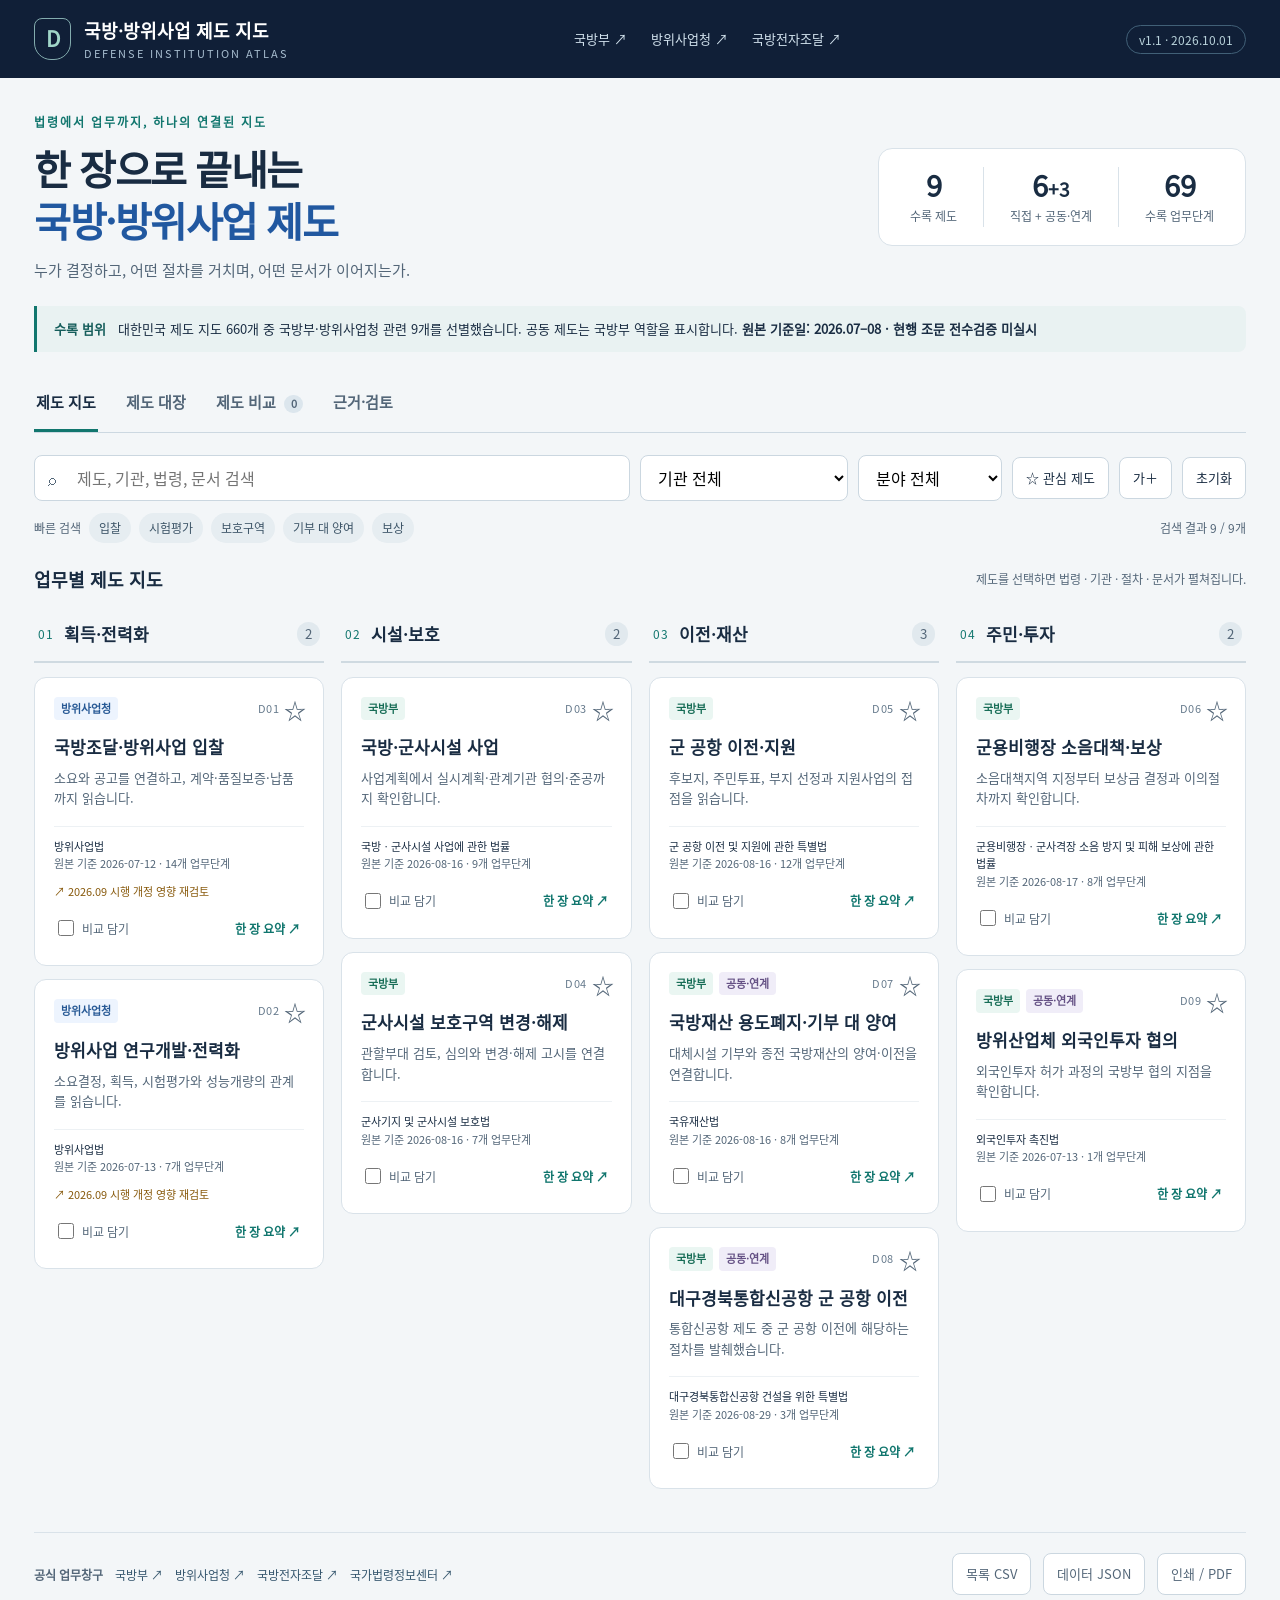
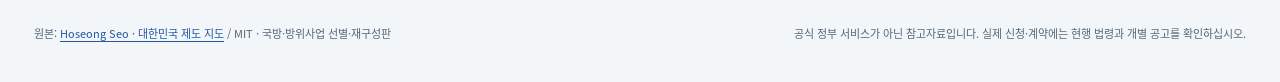
==== commit 28e0508e: "Harden dashboard v1.1: restrict browser requests, validate links and secure exports" ====
--- a/index.html
+++ b/index.html
@@ -1,7 +1,11 @@
 <!doctype html>
 <html lang="ko">
 <head>
-<meta charset="utf-8"><meta name="viewport" content="width=device-width,initial-scale=1">
+<meta charset="utf-8">
+<meta http-equiv="Content-Security-Policy" content="default-src 'none'; script-src 'sha256-1AUByUkhjSLEqIw3Q5YjeAgTF2TPXHQeWMMa9gsR7Ro='; script-src-attr 'none'; style-src 'sha256-QMWqUVz8PHhJDqAtqLcu6M2WCPv3BNQMvdvhW1bK+kI='; style-src-attr 'none'; font-src data:; img-src data:; connect-src 'none'; object-src 'none'; base-uri 'none'; form-action 'none'; frame-src 'none'; worker-src 'none'; manifest-src 'none'">
+<meta name="referrer" content="no-referrer">
+<link rel="icon" href="data:image/svg+xml,%3Csvg xmlns='http://www.w3.org/2000/svg' viewBox='0 0 32 32'%3E%3Crect width='32' height='32' rx='7' fill='%23101f37'/%3E%3Ctext x='8' y='24' font-size='23' fill='white'%3ED%3C/text%3E%3C/svg%3E">
+<meta name="viewport" content="width=device-width,initial-scale=1">
 <meta name="description" content="국방부·방위사업청 관련 9개 제도를 담당기관, 법령, 절차, 문서와 연결해 읽는 한 장 제도 지도">
 <meta name="theme-color" content="#101f37">
 <title>국방·방위사업 제도 지도</title>
@@ -13,63 +17,72 @@
 @media(max-width:1150px){.board{grid-template-columns:repeat(2,minmax(0,1fr))}.stats .stat{padding:0 18px}.hero{gap:15px}h1{font-size:32px}.top-links{gap:15px}.wrap{padding:26px}.top-inner{padding:16px 26px}}
 @media(max-width:720px){.top-inner{padding:16px 18px}.top-links{display:none}.brand strong{font-size:16px}.brand small{font-size:9px}.wrap{padding:23px 16px}.hero{display:block}h1{font-size:28px;letter-spacing:-1px}.subtitle{font-size:13px}.stats{margin-top:22px;justify-content:space-evenly;padding:13px 0}.stat{flex:1;padding:0 10px!important}.stat b{font-size:25px}.context{display:block;font-size:12px;margin-top:19px}.context strong{display:block;margin-bottom:4px}.nav{gap:20px;margin-top:23px;overflow:auto;white-space:nowrap}.nav button{font-size:13px}.search{flex-basis:100%}select{flex:1 1 calc(50% - 5px);min-width:calc(50% - 5px);font-size:13px}.tools .btn{padding:9px;font-size:12px}.under-tools{align-items:flex-start;flex-direction:column}.map-intro{align-items:flex-start;flex-direction:column;gap:5px}.board{grid-template-columns:1fr}.column{margin-bottom:10px}.col-head{margin-bottom:12px}.card{padding:18px;margin-bottom:12px}.card p{min-height:0}.card-law{min-height:0}.evidence-grid{grid-template-columns:1fr}.footer{display:block}.footer p{margin:8px 0}.compare-float{right:16px;bottom:16px}.detail-overview{grid-template-columns:1fr}.span2{grid-column:auto}.dialog-top{padding:18px 18px 12px}.dialog-top h2{font-size:21px}.dialog-content{padding:18px}.dtabs{gap:15px}.dtabs button{font-size:12px}.flow{grid-template-columns:1fr}.node-info{position:static}.node-info.mobile-active{border:2px solid var(--teal)}.dialog-actions .btn{font-size:12px}.edition{font-size:10px}dialog{max-height:95vh;width:96vw}.reference-strip{gap:15px}}
 @media print{@page{size:A4 landscape;margin:10mm}body{background:white!important;font-size:10pt}.top,.hero,.context,.nav,.tools,.under-tools,.reference-strip,.footer,.compare-float,.toast,.card-foot,.star,.dialog-actions,.dtabs,.close,.detail-note,.node-info,.flow-description{display:none!important}.wrap{max-width:none;padding:0}.board{grid-template-columns:repeat(4,1fr);gap:9px}.card{box-shadow:none;padding:9px;break-inside:avoid;margin-bottom:8px}.card h4{font-size:12px}.card p{font-size:10px;min-height:0}.card-law{font-size:9px;min-height:0}.col-head h3{font-size:13px}.map-intro{display:none}.col-head{margin:8px 0}.print-only{display:block;font-size:11px;margin-bottom:12px}.stale{font-size:9px}.badge{font-size:9px}body:has(dialog[open])>.top,body:has(dialog[open])>.wrap{display:none!important}dialog[open]{position:static;display:block;max-height:none;width:100%;border:0;box-shadow:none;overflow:visible;background:white;margin:0;padding:0}dialog::backdrop{display:none}.dialog-top{position:static;border:0;padding:0 0 12px}.dialog-content{padding:0}.dialog-top h2{font-size:20px}.detail-overview{gap:9px;grid-template-columns:1fr 1fr}.panel{padding:11px!important;break-inside:avoid}.panel p,.actor,.panel li{font-size:10px!important}.panel h3{font-size:12px!important}.flow{display:block}.stage-nodes{grid-template-columns:repeat(3,1fr)}.node b{font-size:10px}.node small{font-size:9px}.stage{break-inside:avoid}.legal-card{break-inside:avoid}.evidence-grid{gap:8px}.table-scroll{overflow:visible}.compare-table{min-width:0}}
+
+.stat-plus{font-size:19px;color:inherit}.spacer{flex:1}.nowrap{white-space:nowrap}.normal-wrap{white-space:normal}.mt8{margin-top:8px}.mt10{margin-top:10px}.mt17{margin-top:17px}
 </style>
 </head>
 <body>
 <a class="skip" href="#main">본문으로 이동</a>
-<header class="top"><div class="top-inner"><a href="#" class="brand" id="homeLink"><span class="brand-mark" aria-hidden="true">D</span><span><strong>국방·방위사업 제도 지도</strong><small>DEFENSE INSTITUTION ATLAS</small></span></a><div class="top-links"><a href="https://www.mnd.go.kr/" target="_blank" rel="noopener noreferrer">국방부 ↗</a><a href="https://www.dapa.go.kr/" target="_blank" rel="noopener noreferrer">방위사업청 ↗</a><a href="https://www.d2b.go.kr/" target="_blank" rel="noopener noreferrer">국방전자조달 ↗</a></div><span class="edition">v1.0 · 2026.10.01</span></div></header>
+<header class="top"><div class="top-inner"><a href="#" class="brand" id="homeLink"><span class="brand-mark" aria-hidden="true">D</span><span><strong>국방·방위사업 제도 지도</strong><small>DEFENSE INSTITUTION ATLAS</small></span></a><div class="top-links"><a href="https://www.mnd.go.kr/" target="_blank" rel="noopener noreferrer">국방부 ↗</a><a href="https://www.dapa.go.kr/" target="_blank" rel="noopener noreferrer">방위사업청 ↗</a><a href="https://www.d2b.go.kr/" target="_blank" rel="noopener noreferrer">국방전자조달 ↗</a></div><span class="edition">v1.1 · 2026.10.01</span></div></header>
 <main class="wrap" id="main">
-<div class="hero"><div><p class="eyebrow">법령에서 업무까지, 하나의 연결된 지도</p><h1>한 장으로 끝내는<br><em>국방·방위사업 제도</em></h1><p class="subtitle">누가 결정하고, 어떤 절차를 거치며, 어떤 문서가 이어지는가.</p></div><div class="stats" aria-label="수록 현황"><div class="stat"><b id="total">9</b><span>수록 제도</span></div><div class="stat"><b>6<small style="font-size:19px;color:inherit">+3</small></b><span>직접 + 공동·연계</span></div><div class="stat"><b id="nodeCount">69</b><span>수록 업무단계</span></div></div></div>
+<div class="hero"><div><p class="eyebrow">법령에서 업무까지, 하나의 연결된 지도</p><h1>한 장으로 끝내는<br><em>국방·방위사업 제도</em></h1><p class="subtitle">누가 결정하고, 어떤 절차를 거치며, 어떤 문서가 이어지는가.</p></div><div class="stats" aria-label="수록 현황"><div class="stat"><b id="total">9</b><span>수록 제도</span></div><div class="stat"><b>6<small class="stat-plus">+3</small></b><span>직접 + 공동·연계</span></div><div class="stat"><b id="nodeCount">69</b><span>수록 업무단계</span></div></div></div>
 <div class="context"><strong>수록 범위</strong><p>대한민국 제도 지도 660개 중 국방부·방위사업청 관련 9개를 선별했습니다. 공동 제도는 국방부 역할을 표시합니다. <b>원본 기준일: 2026.07–08 · 현행 조문 전수검증 미실시</b></p></div>
 <nav class="nav" aria-label="대시보드 보기" role="tablist"><button role="tab" data-view="map" aria-selected="true" aria-controls="content">제도 지도</button><button role="tab" data-view="list" aria-selected="false" aria-controls="content">제도 대장</button><button role="tab" data-view="compare" aria-selected="false" aria-controls="content">제도 비교 <span class="counter" id="compareCount">0</span></button><button role="tab" data-view="sources" aria-selected="false" aria-controls="content">근거·검토</button></nav>
-<div id="filterArea"><div class="tools"><label class="search"><span aria-hidden="true">⌕</span><input type="search" id="query" placeholder="제도, 기관, 법령, 문서 검색" aria-label="제도, 기관, 법령, 문서 검색"></label><select id="owner" aria-label="기관 분류"><option value="all">기관 전체</option><option value="국방부">국방부 직접 소관</option><option value="방위사업청">방위사업청 직접 소관</option><option value="공동·연계">공동·연계 제도</option></select><select id="group" aria-label="분야"><option value="all">분야 전체</option><option>획득·전력화</option><option>시설·보호</option><option>이전·재산</option><option>주민·투자</option></select><button class="btn" id="favOnly" aria-pressed="false">☆ 관심 제도</button><button class="btn" id="bigText" aria-pressed="false" title="본문 글자 확대">가＋</button><button class="btn" id="reset">초기화</button></div><div class="under-tools"><div class="shortcuts"><span>빠른 검색</span><button data-query="입찰">입찰</button><button data-query="시험평가">시험평가</button><button data-query="보호구역">보호구역</button><button data-query="기부">기부 대 양여</button><button data-query="보상">보상</button></div><div class="results" id="resultCount" aria-live="polite"></div></div></div>
-<div class="print-only">국방·방위사업 제도 지도 · v1.0 · 편집일 2026-10-01 · 원본 법령 기준일 2026.07–08 · 제도 이해용 참고자료</div>
+<div id="filterArea"><div class="tools"><label class="search"><span aria-hidden="true">⌕</span><input type="search" id="query" maxlength="200" placeholder="제도, 기관, 법령, 문서 검색" aria-label="제도, 기관, 법령, 문서 검색"></label><select id="owner" aria-label="기관 분류"><option value="all">기관 전체</option><option value="국방부">국방부 직접 소관</option><option value="방위사업청">방위사업청 직접 소관</option><option value="공동·연계">공동·연계 제도</option></select><select id="group" aria-label="분야"><option value="all">분야 전체</option><option>획득·전력화</option><option>시설·보호</option><option>이전·재산</option><option>주민·투자</option></select><button class="btn" id="favOnly" aria-pressed="false">☆ 관심 제도</button><button class="btn" id="bigText" aria-pressed="false" title="본문 글자 확대">가＋</button><button class="btn" id="reset">초기화</button></div><div class="under-tools"><div class="shortcuts"><span>빠른 검색</span><button data-query="입찰">입찰</button><button data-query="시험평가">시험평가</button><button data-query="보호구역">보호구역</button><button data-query="기부">기부 대 양여</button><button data-query="보상">보상</button></div><div class="results" id="resultCount" aria-live="polite"></div></div></div>
+<div class="print-only">국방·방위사업 제도 지도 · v1.1 · 편집일 2026-10-01 · 원본 법령 기준일 2026.07–08 · 제도 이해용 참고자료</div>
 <section id="content" role="tabpanel" tabindex="-1" aria-label="제도 지도"></section>
-<div class="reference-strip"><strong>공식 업무창구</strong><a href="https://www.mnd.go.kr/" target="_blank" rel="noopener noreferrer">국방부 ↗</a><a href="https://www.dapa.go.kr/" target="_blank" rel="noopener noreferrer">방위사업청 ↗</a><a href="https://www.d2b.go.kr/" target="_blank" rel="noopener noreferrer">국방전자조달 ↗</a><a href="https://www.law.go.kr/" target="_blank" rel="noopener noreferrer">국가법령정보센터 ↗</a><span style="flex:1"></span><button class="btn" id="exportCsv">목록 CSV</button><button class="btn" id="exportJson">데이터 JSON</button><button class="btn" id="print">인쇄 / PDF</button></div>
+<div class="reference-strip"><strong>공식 업무창구</strong><a href="https://www.mnd.go.kr/" target="_blank" rel="noopener noreferrer">국방부 ↗</a><a href="https://www.dapa.go.kr/" target="_blank" rel="noopener noreferrer">방위사업청 ↗</a><a href="https://www.d2b.go.kr/" target="_blank" rel="noopener noreferrer">국방전자조달 ↗</a><a href="https://www.law.go.kr/" target="_blank" rel="noopener noreferrer">국가법령정보센터 ↗</a><span class="spacer"></span><button class="btn" id="exportCsv">목록 CSV</button><button class="btn" id="exportJson">데이터 JSON</button><button class="btn" id="print">인쇄 / PDF</button></div>
 <footer class="footer"><p>원본: <a href="https://hosungseo.github.io/korea100/" target="_blank" rel="noopener noreferrer">Hoseong Seo · 대한민국 제도 지도</a> / MIT · 국방·방위사업 선별·재구성판</p><p>공식 정부 서비스가 아닌 참고자료입니다. 실제 신청·계약에는 현행 법령과 개별 공고를 확인하십시오.</p></footer>
 </main>
 <button class="compare-float" id="compareFloat" hidden></button><div class="toast" id="toast" role="status" aria-live="polite"></div>
 <dialog id="detail" aria-labelledby="detailTitle"><div class="dialog-top"><div class="dialog-line"><div id="detailBadges"></div><button class="close" id="closeDetail" aria-label="상세 화면 닫기">×</button></div><h2 id="detailTitle"></h2><p id="detailSubtitle"></p><div class="dtabs" role="tablist" aria-label="제도 상세 보기"><button role="tab" data-detail-tab="overview" aria-selected="true" aria-controls="detailContent">한 장 요약</button><button role="tab" data-detail-tab="flow" aria-selected="false" aria-controls="detailContent">업무구조</button><button role="tab" data-detail-tab="legal" aria-selected="false" aria-controls="detailContent">법령·출처</button><button role="tab" data-detail-tab="checks" aria-selected="false" aria-controls="detailContent">실무 확인사항</button></div></div><div class="dialog-content"><div id="detailContent" role="tabpanel"></div><div class="dialog-actions" id="detailActions"></div></div></dialog>
-<script id="dataset" type="application/json">{"meta":{"title":"한 장으로 끝내는 국방·방위사업 제도 지도","version":"1.0.0","builtAt":"2026-10-01","sourceRepo":"https://github.com/hosungseo/korea100","sourceCommit":"e9161bd3b2fe3121d2de9823a61d8a9bf6765205","sourceTotal":660,"selection":"국방부·방위사업청의 직접 소관 6개와 국방부 역할이 명시된 공동·연계 3개. 병무청 단독업무, 일반 사이버보안, 일반 이전계획 제외.","verification":"원본 기준일 유지; 현행 법령 표제 일부 확인; 현행 조문 전수검증 미실시","relationships":[{"source":"D01","target":"D02","label":"획득·시험평가 연계"},{"source":"D03","target":"D04","label":"시설·보호구역 검토"},{"source":"D03","target":"D05","label":"이전시설 사업"},{"source":"D05","target":"D07","label":"기부 대 양여"},{"source":"D05","target":"D08","label":"특별법 적용 사례"},{"source":"D05","target":"D06","label":"소음·주민지원 검토"},{"source":"D01","target":"D09","label":"방산업체 관련 절차"}]},"items":[{"id":"D01","slug":"defense-procurement","title":"국방조달·방위사업 입찰","originalTitle":"국방조달·방위사업 입찰","description":"소요와 공고를 연결하고, 계약·품질보증·납품까지 읽습니다.","owner":"방위사업청","scope":"직접 소관","group":"획득·전력화","role":"선행연구·추진방법 결정, 계약 및 품질보증 관리","sourceDate":"2026-07-12","originalUrl":"https://hosungseo.github.io/korea100/model/defense-procurement/","canvas":{"purpose":"군이 필요로 하는 무기체계와 군수품을 적시에 획득하면서 보안, 품질, 예산, 국산화, 계약 공정성을 함께 관리한다. 방위사업은 소요결정과 선행연구, 추진방법 결정, 방위사업추진위원회 심의, 구매·입찰·계약, 품질보증과 납품으로 이어진다.","stakeholders":"국방부, 방위사업청, 합동참모본부, 각 군, 방위사업추진위원회, 국방과학연구소, 국방기술품질원, 국방전자조달 입찰참가업체, 방산업체, 국회·감사기관","legalBasis":[{"law":"방위사업법","articles":"제9조, 제17조, 제19조, 제28조","kind":"법률"},{"law":"방위사업법 시행령","articles":"방위력개선사업 추진방법, 구매절차, 계약·품질보증 세부절차","kind":"대통령령"},{"law":"방위사업법 시행규칙","articles":"품질보증·검사·계약 관련 세부 서식","kind":"부령"},{"law":"방위사업관리규정","articles":"소요·선행연구·사업추진·계약관리 실무절차","kind":"행정규칙"},{"law":"국방전자조달시스템 관리규정","articles":"국방전자조달시스템 운영 기준","kind":"행정규칙"},{"law":"국방전자조달시스템 전자입찰 특별유의서","articles":"전자입찰 특별유의사항","kind":"고시·지침"}],"authorities":[{"name":"방위사업청장","role":"선행연구, 추진방법 결정, 구매, 국방전자조달, 품질보증 계획을 집행한다"},{"name":"방위사업추진위원회","role":"방위사업 주요정책, 추진방법, 기종결정, 군수품 조달계약 등을 심의·조정한다"},{"name":"합참·각 군","role":"소요 제기와 운용 요구조건을 제공하고 시험평가·수락검사에 참여한다"},{"name":"국방기술품질원","role":"군수품 품질보증, 시험·검사, 규격·품질 문제를 관리한다"}],"procedure":["군 소요가 제기되고 무기체계·군수품의 필요성, 시기, 수량, 운용요구가 정리된다","방위사업청은 선행연구로 연구개발 가능성, 국방과학기술 수준, 비용 대비 효과, 수명주기비용을 분석한다","방위력개선사업 추진방법을 국내구매, 국외구매, 연구개발 등으로 결정하고 필요한 경우 위원회 심의를 거친다","국방전자조달 또는 별도 구매절차로 입찰공고, 보안·참가자격 확인, 제안·가격평가를 진행한다","계약 체결 후 시험평가, 규격화, 품질보증, 납품·검수, 하자·성능개량·후속군수지원으로 이어진다","부실·지연·보안 위반·품질 문제는 계약제재, 품질보증 보완, 감사와 재사업화 판단으로 넘어간다"],"moneyFlow":"방위력개선비와 전력운영비 예산이 사업별로 배정되고, 계약금·선금·중도금·잔금은 계약조건과 검사·검수 결과에 따라 지급된다. 국외구매는 환율·통관·절충교역·기술이전 비용이 얽히고, 국내구매는 방산업체 생산·품질보증·후속군수지원 비용이 핵심이다.","docsFlow":"소요제기서·운용요구서 → 선행연구 보고서 → 추진방법 결정 문서 → 위원회 안건·의결 → 국방전자조달 공고·입찰서·제안서 → 보안·참가자격 자료 → 평가조서·협상자료 → 계약서·보증서 → 시험평가·품질보증계획 → 검사·납품·수락자료 → 하자·후속군수지원·감사자료","bottlenecks":["일반 조달보다 소요결정과 선행연구가 앞에 있어 공고만 보면 사업의 실제 의사결정 경로가 보이지 않는다","보안·군사기밀·수출통제·기술이전 조건 때문에 평가자료와 계약조건 공개 범위가 제한된다","품질보증과 시험평가 실패는 단순 납품 지연이 아니라 전력화 지연과 운용 공백으로 이어진다","국내구매 우선 원칙, 국외구매 필요성, 연구개발 가능성 판단이 산업정책과 전력소요 사이에서 충돌한다"],"reformPoints":["선행연구와 추진방법 결정 근거를 공개 가능한 범위에서 표준화","국방전자조달 공고에서 보안·참가자격·평가방식·품질보증 요구를 구조화","품질보증 실패와 납품지연 데이터를 후속 사업계획에 피드백","국내구매 우선, 국외구매, 연구개발 선택 기준과 예외 사유를 비교 가능하게 표시"]},"nodes":[{"id":"P01","name":"소요 제기·운용요구 정리","actor":"각 군·합참","action":"무기체계·군수품 필요성과 운용 요구조건을 제기한다","stage":"G0 소요·기획","type":"notice","output_documents":["소요 제기·운용요구 정리 결과"],"legal_basis":[{"law":"방위사업법","article":"제17조"}]},{"id":"P02","name":"선행연구 수행","actor":"방위사업청장","action":"연구개발 가능성, 소요시기·수량, 기술수준, 방산육성효과, 비용 대비 효과와 수명주기비용을 조사·분석한다","stage":"G1 선행연구","type":"task","output_documents":["선행연구 수행 결과"],"legal_basis":[{"law":"방위사업법","article":"제17조"}]},{"id":"P03","name":"긴급·시범사업 예외 판단","actor":"방위사업청장","action":"전시·해외파병·시범사업 등 선행연구 예외 사유가 있는지 판단한다","stage":"G1 선행연구","type":"gateway","output_documents":["긴급·시범사업 예외 판단 결과"],"legal_basis":[{"law":"방위사업법","article":"제17조"}]},{"id":"P04","name":"추진방법 결정","actor":"방위사업청장","action":"구매 또는 연구개발 방식으로 사업 추진방법을 결정한다","stage":"G2 추진방법·심의","type":"gateway","output_documents":["추진방법 결정 결과"],"legal_basis":[{"law":"방위사업법","article":"제17조"}]},{"id":"P05","name":"위원회 심의·조정","actor":"방위사업추진위원회","action":"주요정책, 추진방법, 기종결정, 군수품 조달계약을 심의·조정한다","stage":"G2 추진방법·심의","type":"task","output_documents":["위원회 심의·조정 결과"],"legal_basis":[{"law":"방위사업법","article":"제9조"}]},{"id":"P06","name":"국내구매 우선·국외구매 판단","actor":"방위사업청장","action":"국내생산 군수품 우선 구매와 국외구매 필요성을 검토한다","stage":"G2 추진방법·심의","type":"gateway","output_documents":["국내구매 우선·국외구매 판단 결과"],"legal_basis":[{"law":"방위사업법","article":"제19조"}]},{"id":"P07","name":"국방전자조달 공고","actor":"방위사업청·계약담당","action":"입찰공고, 보안요건, 참가자격, 제안·가격 제출 방식을 국방전자조달로 공지한다","stage":"G3 공고·입찰","type":"notice","output_documents":["국방전자조달 공고 결과"],"legal_basis":[{"law":"국방전자조달시스템 관리규정","article":"제6조(시스템 관리)","text":"방위사업청 지능정보화책임관은 시스템을 24시간 운영하도록 관리하고, 신뢰성·투명성 확보를 위해 서비스 품질 향상활동을 수행한다."},{"law":"국방전자조달시스템 전자입찰 특별유의서","article":"제1조(목적)","text":"전자조달이용촉진법 및 국가계약법 시행령 제39조제1항에 따라 국방전자조달시스템을 이용한 전자입찰 참가자가 특히 유의하여야 할 사항을 정한다."}]},{"id":"P08","name":"참가자격·보안 확인","actor":"입찰참가업체","action":"업체 등록, 보안요건, 방산·품질 인증, 기술자료 접근 권한을 제출한다","stage":"G3 공고·입찰","type":"task","output_documents":["참가자격·보안 확인 결과"],"legal_basis":[{"law":"방위사업관리규정","article":"제125조(구매절차)","text":"통합사업관리팀장은 계약부서장과 계약방법을 협의하여 구매계획을 수립하고, 입찰공고·적격심사·계약대상자 선정·구매계약 체결 등의 절차로 추진한다."}]},{"id":"P09","name":"제안·가격평가","actor":"평가위원·계약담당","action":"기술·가격·성능·일정·후속지원 조건을 평가한다","stage":"G3 공고·입찰","type":"task","output_documents":["제안·가격평가 결과"],"legal_basis":[{"law":"방위사업법","article":"제9조, 제19조"}]},{"id":"P10","name":"계약체결","actor":"방위사업청·낙찰업체","action":"계약조건, 보안, 기술자료, 품질보증, 납품일정, 하자책임을 확정한다","stage":"G4 계약·품질","type":"task","output_documents":["계약체결 결과"],"legal_basis":[{"law":"방위사업법","article":"제19조"}]},{"id":"P11","name":"시험평가·품질보증 계획","actor":"방위사업청·국방기술품질원","action":"사용자 요구조건 부합 여부를 확인하기 위한 단계별 품질보증 계획을 수립한다","stage":"G4 계약·품질","type":"task","output_documents":["시험평가·품질보증 계획 결과"],"legal_basis":[{"law":"방위사업법","article":"제28조"}]},{"id":"P12","name":"생산·납품·수락검사","actor":"계약상대자·수요군","action":"군수품을 생산·납품하고 수락검사와 인수 절차를 거친다","stage":"G5 납품·사후","type":"task","output_documents":["생산·납품·수락검사 결과"],"legal_basis":[{"law":"방위사업법","article":"제28조"}]},{"id":"P13","name":"미비점 수정·보완","actor":"방위사업청·품질기관","action":"품질검사에서 확인된 미비점에 대한 수정·보완방안을 수립·시행한다","stage":"G5 납품·사후","type":"gateway","output_documents":["미비점 수정·보완 결과"],"legal_basis":[{"law":"방위사업법","article":"제28조"}]},{"id":"P14","name":"후속군수지원·하자관리","actor":"수요군·방위사업청","action":"운용 중 하자, 성능개량, 후속군수지원 요구를 관리한다","stage":"G5 납품·사후","type":"task","output_documents":["후속군수지원·하자관리 결과"],"legal_basis":[{"law":"방위사업법","article":"제28조"}]}],"edges":[{"id":"E01","source":"P01","target":"P02","type":"sequence","label":null},{"id":"E02","source":"P02","target":"P03","type":"sequence","label":null},{"id":"E03","source":"P03","target":"P04","type":"sequence","label":null},{"id":"E04","source":"P04","target":"P05","type":"message","label":"심의 안건"},{"id":"E05","source":"P05","target":"P06","type":"sequence","label":null},{"id":"E06","source":"P06","target":"P07","type":"sequence","label":null},{"id":"E07","source":"P07","target":"P08","type":"message","label":"공고 열람"},{"id":"E08","source":"P08","target":"P09","type":"sequence","label":null},{"id":"E09","source":"P09","target":"P10","type":"sequence","label":null},{"id":"E10","source":"P10","target":"P11","type":"sequence","label":null},{"id":"E11","source":"P11","target":"P12","type":"sequence","label":null},{"id":"E12","source":"P12","target":"P13","type":"message","label":"검사 미비점"},{"id":"E13","source":"P13","target":"P14","type":"sequence","label":null},{"id":"L01","source":"P13","target":"P11","type":"loop","label":"품질보완"},{"id":"L02","source":"P14","target":"P01","type":"loop","label":"후속소요"}],"sources":[{"law":"방위사업법","kind":"법률","sourceType":"statute","officialName":"방위사업법","lawId":"010107","mst":"281867","promulgatedOn":"2025-12-30","effectiveOn":"2026-07-01","officialUrl":"https://www.law.go.kr/LSW/lsInfoP.do?lsId=010107"},{"law":"방위사업법 시행령","kind":"대통령령","sourceType":"statute","officialName":"방위사업법 시행령","lawId":"010126","mst":"287575","promulgatedOn":"2026-06-30","effectiveOn":"2026-07-01","officialUrl":"https://www.law.go.kr/LSW/lsInfoP.do?lsId=010126"},{"law":"방위사업법 시행규칙","kind":"부령","sourceType":"statute","officialName":"방위사업법 시행규칙","lawId":"010194","mst":"287869","promulgatedOn":"2026-07-01","effectiveOn":"2026-07-01","officialUrl":"https://www.law.go.kr/LSW/lsInfoP.do?lsId=010194"},{"law":"방위사업관리규정","kind":"행정규칙","sourceType":"admin-rule","officialName":"방위사업관리규정","adminRuleId":"38163","adminRuleSerial":"2100000279376","promulgatedOn":"2026-05-18","officialUrl":"https://law.go.kr/행정규칙/방위사업관리규정","issueNo":"방위사업청훈령 제969호","org":"방위사업청"},{"law":"국방전자조달시스템 관리규정","kind":"행정규칙","sourceType":"admin-rule","officialName":"국방전자조달시스템 관리규정","adminRuleId":"43004","adminRuleSerial":"2100000225990","promulgatedOn":"2023-07-03","officialUrl":"https://law.go.kr/행정규칙/국방전자조달시스템관리규정","issueNo":"방위사업청훈령 제801호","org":"방위사업청"},{"law":"국방전자조달시스템 전자입찰 특별유의서","kind":"고시·지침","sourceType":"admin-rule","officialName":"국방전자조달시스템 전자입찰 특별유의서","adminRuleId":"31401","adminRuleSerial":"2100000268018","promulgatedOn":"2025-11-14","officialUrl":"https://law.go.kr/행정규칙/국방전자조달시스템전자입찰특별유의서","issueNo":"방위사업청예규 제1011호","org":"방위사업청"}],"notes":"원본의 한 장 요약과 공개 절차를 재구성했습니다. 단계·화살표는 업무구조 설명이며 실제 사업의 진행 상태가 아닙니다.","legalNote":"방위사업법 현행 표제에서 2026-09-11 시행본(법률 제21429호)을 확인했습니다. 원본은 2026-07 기준이므로 세부 절차·조문은 개정 영향 재검토가 필요합니다.","originalVerification":{"status":"article-verified","date":"2026-07-15","scope":"법적 근거 6건 중 공식 원문 6건을 연결했다. 캔버스와 절차 노드의 명시 조문 20건 가운데 20건의 조문 번호 존재를 확인했고, 0건은 불일치, 0건은 자동 검증 불가로 분류했다. 인용 문구의 해석·적용 타당성은 검증 범위에 포함하지 않는다."},"checks":["국방전자조달 공고에서 공개 가능한 보안·기술자료 범위","선행연구 생략이 가능한 긴급소요·시범사업 판단 사례","국내구매 우선 원칙과 국외구매 예외사유의 실무 기준","방위사업추진위원회 심의 안건 공개 범위와 회의록 접근성","품질보증 실패, 수락검사 지연, 하자보수의 계약상 처리"]},{"id":"D02","slug":"defense-rnd-force-integration","title":"방위사업 연구개발·전력화","originalTitle":"방위사업 연구개발·전력화","description":"소요결정, 획득, 시험평가와 성능개량의 관계를 읽습니다.","owner":"방위사업청","scope":"직접 소관","group":"획득·전력화","role":"합참·각 군 소요와 방위사업청의 획득 업무 연계","sourceDate":"2026-07-13","originalUrl":"https://hosungseo.github.io/korea100/model/defense-rnd-force-integration/","canvas":{"purpose":"군의 소요결정부터 방위사업 추진, 시험평가와 전력화 이후 성능개량까지를 연결하는 절차. 이 구조도는 무기체계 소요결정부터 성능개량(전력화 후)까지의 법정 행위자·심사·통지·후속조치를 업무 흐름으로 정리한다.","stakeholders":"합참·군 소요기관, 방위사업청장, 국방부·방위사업추진위원회, 각군·방산업체","legalBasis":[{"law":"방위사업법","articles":"제15조(소요결정) · 제17조(방위력개선사업의 추진방법 등) · 제13조(국방중기계획 등) · 제9조(방위사업추진위원회) · 제19조(구매) · 제21조(시험평가) · 제22조(성능개량)","kind":"법률"}],"authorities":[{"name":"합참·군 소요기관","role":"무기체계 소요결정"},{"name":"방위사업청장","role":"선행연구·추진방법 결정 · 구매(획득) · 성능개량(전력화 후)"},{"name":"국방부·방위사업추진위원회","role":"국방중기계획 수립 · 방위사업추진위원회 심의·조정"},{"name":"각군·방산업체","role":"시험평가"}],"procedure":["무기체계 소요결정","선행연구·추진방법 결정","국방중기계획 수립","방위사업추진위원회 심의·조정","구매(획득)","시험평가","성능개량(전력화 후)"],"moneyFlow":"국방예산과 방위력개선비로 획득·시험평가·양산 비용을 집행한다.","docsFlow":"무기체계 소요결정 → 선행연구·추진방법 결정 → 국방중기계획 수립 → … → 성능개량(전력화 후) 기록으로 이어진다.","bottlenecks":["무기체계 소요결정 수행에 필요한 사실관계·증빙 판단","선행연구·추진방법 결정의 법정 요건·관계기관 협의","성능개량(전력화 후) 결과의 통지·이행·기록 관리"],"reformPoints":["무기체계 소요결정 단계의 대상·필요자료·처리기한 안내를 현장 행위자 관점으로 구체화","선행연구·추진방법 결정의 판단 근거와 협의 진행상태 공개","성능개량(전력화 후) 이후의 이행 결과와 변경 이력을 전산 연계"]},"nodes":[{"id":"P01","name":"무기체계 소요결정","actor":"합동참모의장·합동참모회의","action":"각군·직할부대 등이 제기한 방위력개선사업 소요에 대해 합동참모회의 심의 거쳐 무기체계 소요 결정(방사청장 의견·민간전문가·이해관계인 의견 수렴)","stage":"G0 소요결정","type":"task","output_documents":["소요결정서"],"deadline":null,"legal_basis":[{"law":"방위사업법","article":"제15조(소요결정)","text":"① 합동참모의장은 각군ㆍ국방부 직할부대ㆍ관련 기관에서 제기한 방위력개선사업의 소요에 대하여 합동참모회의의 심의를 거쳐 무기체계 등의 소요를 결정한다. 이 경우 방위사업청장의 의견을 들어야 하며, 민간전문가 및 이해관계인의 의견을 수렴하여야 한다."}]},{"id":"P02","name":"선행연구·추진방법 결정","actor":"방위사업청장","action":"소요결정 과정에서 연구개발 가능성·기술적·경제적 타당성·수명주기비용 등 선행연구 수행, 소요 결정 시 추진방법(구매 또는 연구개발) 결정(분기)","stage":"G1 추진방법","type":"gateway","output_documents":["선행연구 결과·추진방법 결정"],"deadline":null,"legal_basis":[{"law":"방위사업법","article":"제17조(방위력개선사업의 추진방법 등)","text":"① 방위사업청장은 소요결정 과정에서 연구개발 가능성ㆍ소요시기ㆍ기술적ㆍ경제적 타당성ㆍ비용대비 효과 등을 조사ㆍ분석하는 선행연구를 수행하고, 소요가 결정된 경우 추진방법을 결정하여야 한다. ④ 추진방법은 제19조에 따른 구매 또는 「국방과학기술혁신 촉진법」 제8조에 따른 연구개발로 구분하여 수행한다."}]},{"id":"P03","name":"국방중기계획 수립","actor":"방위사업청장·국방부장관","action":"방사청장이 중기계획 요구서 작성·국방부장관 제출, 국방부장관은 소요 적절성 검증·위원회 심의·조정 거쳐 국방중기계획을 대통령 승인으로 수립, 국회 상임위 보고","stage":"G2 중기계획·심의","type":"task","output_documents":["국방중기계획"],"deadline":null,"legal_basis":[{"law":"방위사업법","article":"제13조(국방중기계획 등)","text":"① 국방부장관은 국방중기계획을 대통령의 승인을 얻어 수립한다. ② 방위사업청장은 방위력개선사업 중기계획 요구서를 작성하여 국방부장관에게 제출하여야 한다. ③ 국방부장관은 소요의 적절성을 검증하여 미리 위원회의 심의ㆍ조정을 거쳐 수립한다. ④ 수립하였을 때 즉시 국회 상임위원회에 보고하여야 한다."}]},{"id":"P04","name":"방위사업추진위원회 심의·조정","actor":"방위사업추진위원회","action":"방위력개선사업 추진방법 결정·기종 결정·중기계획·예산편성·절충교역·분석평가 등을 심의·조정(위원장 국방부장관, 부위원장 방위사업청장)","stage":"G2 중기계획·심의","type":"task","output_documents":["위원회 심의·조정 결과"],"deadline":null,"legal_basis":[{"law":"방위사업법","article":"제9조(방위사업추진위원회)","text":"① 국방부장관 소속으로 방위사업 주요정책과 재원 운용 등을 심의ㆍ조정하기 위하여 방위사업추진위원회를 둔다. ② 중기계획 수립ㆍ예산편성ㆍ추진방법 결정ㆍ기종 결정ㆍ절충교역ㆍ분석평가 등을 심의ㆍ조정한다. ④ 위원장은 국방부장관, 부위원장은 방위사업청장이 된다."}]},{"id":"P05","name":"구매(획득)","actor":"방위사업청장","action":"(구매 트랙) 국내 생산 군수품 우선 구매, 국내구매 곤란 시 국외구매, 필요 시 위원회 추천 민간전문가 참여","stage":"G3 획득","type":"task","output_documents":["구매계약"],"deadline":null,"legal_basis":[{"law":"방위사업법","article":"제19조(구매)","text":"① 방위사업청장은 국내에서 생산된 군수품을 우선적으로 구매한다. 다만, 국내구매가 곤란한 경우 국외에서 생산된 군수품을 구매할 수 있다. ② 필요한 경우 위원회의 추천을 받아 민간전문가를 구매절차에 참여하게 할 수 있다."}]},{"id":"P06","name":"시험평가","actor":"국방부장관·각군·각 기관","action":"국방부장관 시험평가계획 수립, 각군·기관 시험평가 실시·결과 통보(연구개발은 개발시험평가·운용시험평가 구분), 국방부장관 기준 충족 여부 판정·위원회 보고","stage":"G3 획득","type":"task","output_documents":["시험평가 결과"],"deadline":null,"legal_basis":[{"law":"방위사업법","article":"제21조(시험평가)","text":"① 국방부장관은 무기체계 및 핵심기술의 시험평가계획을 수립하여야 한다. ② 각군과 각 기관은 시험평가를 실시하고 결과를 국방부장관에게 통보하여야 한다. ③ 연구개발에 대한 시험평가는 개발시험평가와 운용시험평가로 구분한다. ⑦ 국방부장관은 통보받은 결과를 근거로 충족 여부를 판정하고 위원회에 보고한다."}]},{"id":"P07","name":"성능개량(전력화 후)","actor":"방위사업청장","action":"운용 중 또는 생산단계 무기체계 성능·품질 향상 성능개량 추진, 운용성능 중대 변경 시 제15조 소요결정 절차로 추진(loop)","stage":"G4 전력화·개량","type":"task","output_documents":["성능개량 계획"],"deadline":null,"legal_basis":[{"law":"방위사업법","article":"제22조(성능개량)","text":"① 방위사업청장은 운용 중이거나 생산단계에 있는 무기체계의 성능 및 품질향상을 위하여 성능개량을 추진할 수 있다. ② 운용환경이 현저히 변경되거나 중대한 운용성능이 변경되는 경우에는 제15조의 소요결정절차에 따라 추진한다."}]}],"edges":[{"id":"E01","source":"P01","target":"P02","type":"sequence","label":null},{"id":"E02","source":"P02","target":"P03","type":"sequence","label":null},{"id":"E03","source":"P03","target":"P04","type":"sequence","label":null},{"id":"E04","source":"P04","target":"P05","type":"sequence","label":"구매"},{"id":"E05","source":"P04","target":"P06","type":"sequence","label":"연구개발"},{"id":"E06","source":"P05","target":"P06","type":"sequence","label":"구매 시험평가"},{"id":"E07","source":"P06","target":"P07","type":"sequence","label":"전력화 후"},{"id":"L01","source":"P07","target":"P01","type":"loop","label":"중대 변경 시 재소요"}],"sources":[{"law":"방위사업법","kind":"법률","sourceType":"statute","officialName":"방위사업법","lawId":"010107","mst":"281867","promulgatedOn":"2025-12-30","effectiveOn":"2026-07-01","officialUrl":"https://www.law.go.kr/LSW/lsInfoP.do?lsId=010107"}],"notes":"원본의 한 장 요약과 공개 절차를 재구성했습니다. 단계·화살표는 업무구조 설명이며 실제 사업의 진행 상태가 아닙니다. 원본은 상위 획득 흐름을 제시하며, 탐색개발·체계개발 등 연구개발의 세부 절차 전체를 망라하지 않습니다.","legalNote":"방위사업법 현행 표제에서 2026-09-11 시행본(법률 제21429호)을 확인했습니다. 원본은 2026-07 기준이므로 세부 절차·조문은 개정 영향 재검토가 필요합니다.","originalVerification":{"status":"article-verified","date":"2026-07-15","scope":"법적 근거 1건 중 공식 원문 1건을 연결했다. 캔버스와 절차 노드의 명시 조문 14건 가운데 14건의 조문 번호 존재를 확인했고, 0건은 불일치, 0건은 자동 검증 불가로 분류했다. 인용 문구의 해석·적용 타당성은 검증 범위에 포함하지 않는다."},"checks":["실제 접수 시스템과 담당기관 분장","평균 처리기간과 보완 횟수","기관별 서식·첨부자료 차이"]},{"id":"D03","slug":"defense-facility-project-plan-completion","title":"국방·군사시설 사업","originalTitle":"국방·군사시설 사업계획·실시계획·준공","description":"사업계획에서 실시계획·관계기관 협의·준공까지 확인합니다.","owner":"국방부","scope":"직접 소관","group":"시설·보호","role":"국방·군사시설 사업계획과 실시계획 승인","sourceDate":"2026-08-16","originalUrl":"https://hosungseo.github.io/korea100/model/defense-facility-project-plan-completion/","canvas":{"purpose":"국방·군사시설 사업시행자 지정과 사업계획 승인, 실시계획 승인·인허가 의제, 공사와 준공검사까지의 대체 군공항 건설 경로","stakeholders":"국방부, 국방시설 사업시행자, 관계 행정기관, 관할 지방자치단체","legalBasis":[{"law":"국방ㆍ군사시설 사업에 관한 법률","articles":"제3조~제9조, 제12조, 제14조","kind":"법률"}],"authorities":[{"name":"국방부","role":"국방·군사시설 사업시행자 지정 / 사업계획 승인·고시 / 실시계획 승인·인허가 의제·고시 / 준공검사·기능이전 가능 확인"},{"name":"국방시설 사업시행자","role":"국방·군사시설 사업계획 작성 / 토지·물건 조사와 취득·사용계획 확정 / 실시계획·설계도서·공정계획 작성 / 대체 군공항 시설공사·공정 확인"},{"name":"관계 행정기관","role":"관계기관 인허가 실체요건 협의"},{"name":"관할 지방자치단체","role":"관계기관 협의와 사업 문서 인계에 참여(원본 참여기관)"}],"procedure":["국방·군사시설 사업시행자 지정","국방·군사시설 사업계획 작성","사업계획 승인·고시","토지·물건 조사와 취득·사용계획 확정","실시계획·설계도서·공정계획 작성","관계기관 인허가 실체요건 협의","실시계획 승인·인허가 의제·고시","대체 군공항 시설공사·공정 확인","준공검사·기능이전 가능 확인"],"moneyFlow":"사업비·지원비·분담금·재산가액은 해당 계획과 개별 하위 법령·고시·협약에서 확정한다.","docsFlow":"국방·군사시설 사업시행자 지정 → 국방·군사시설 사업계획 작성 → 사업계획 승인·고시 → 토지·물건 조사와 취득·사용계획 확정 → 실시계획·설계도서·공정계획 작성 → 관계기관 인허가 실체요건 협의 → 실시계획 승인·인허가 의제·고시 → 대체 군공항 시설공사·공정 확인 → 준공검사·기능이전 가능 확인","bottlenecks":["사업구역·시설규모·사업주체의 미확정","관계기관 협의자료와 기반시설 일정의 불일치","승인조건·재원·공사·운영 인계의 단절"],"reformPoints":["사업·시설 식별자로 신청·협의·심의·고시 산출물을 연결","관계기관 보완요구와 법정기한을 공통 일정에서 추적","계획승인 조건을 공사·준공·운영 확인사항으로 구조화"]},"nodes":[{"id":"P01","name":"국방·군사시설 사업시행자 지정","actor":"국방부","action":"국방·군사시설 사업시행자 지정에 필요한 자료를 확인하고 법정 산출물을 다음 담당기관에 인계한다.","stage":"G0 시행자","type":"task","output_documents":["사업시행자 지정서"],"legal_basis":[{"law":"국방ㆍ군사시설 사업에 관한 법률","article":"제3조","text":"국방ㆍ군사시설 사업에 관한 법률 제3조에 따른 절차와 산출물. 적용 범위와 세부 서식은 현행 하위 법령ㆍ고시를 함께 확인한다."}]},{"id":"P02","name":"국방·군사시설 사업계획 작성","actor":"국방시설 사업시행자","action":"국방·군사시설 사업계획 작성에 필요한 자료를 확인하고 법정 산출물을 다음 담당기관에 인계한다.","stage":"G1 사업계획","type":"task","output_documents":["국방·군사시설 사업계획안"],"legal_basis":[{"law":"국방ㆍ군사시설 사업에 관한 법률","article":"제4조","text":"국방ㆍ군사시설 사업에 관한 법률 제4조에 따른 절차와 산출물. 적용 범위와 세부 서식은 현행 하위 법령ㆍ고시를 함께 확인한다."}]},{"id":"P03","name":"사업계획 승인·고시","actor":"국방부","action":"사업계획 승인·고시에 필요한 자료를 확인하고 법정 산출물을 다음 담당기관에 인계한다.","stage":"G1 사업계획","type":"notice","output_documents":["사업계획 승인서","사업계획 고시"],"legal_basis":[{"law":"국방ㆍ군사시설 사업에 관한 법률","article":"제4조","text":"국방ㆍ군사시설 사업에 관한 법률 제4조에 따른 절차와 산출물. 적용 범위와 세부 서식은 현행 하위 법령ㆍ고시를 함께 확인한다."}]},{"id":"P04","name":"토지·물건 조사와 취득·사용계획 확정","actor":"국방시설 사업시행자","action":"토지·물건 조사와 취득·사용계획 확정에 필요한 자료를 확인하고 법정 산출물을 다음 담당기관에 인계한다.","stage":"G2 실시계획","type":"task","output_documents":["토지·물건조서","취득·사용계획"],"legal_basis":[{"law":"국방ㆍ군사시설 사업에 관한 법률","article":"제5조","text":"국방ㆍ군사시설 사업에 관한 법률 제5조에 따른 절차와 산출물. 적용 범위와 세부 서식은 현행 하위 법령ㆍ고시를 함께 확인한다."}]},{"id":"P05","name":"실시계획·설계도서·공정계획 작성","actor":"국방시설 사업시행자","action":"실시계획·설계도서·공정계획 작성에 필요한 자료를 확인하고 법정 산출물을 다음 담당기관에 인계한다.","stage":"G2 실시계획","type":"task","output_documents":["국방·군사시설 실시계획안","설계도서"],"legal_basis":[{"law":"국방ㆍ군사시설 사업에 관한 법률","article":"제6조","text":"국방ㆍ군사시설 사업에 관한 법률 제6조에 따른 절차와 산출물. 적용 범위와 세부 서식은 현행 하위 법령ㆍ고시를 함께 확인한다."}]},{"id":"P06","name":"관계기관 인허가 실체요건 협의","actor":"관계 행정기관","action":"관계기관 인허가 실체요건 협의에 필요한 자료를 확인하고 법정 산출물을 다음 담당기관에 인계한다.","stage":"G3 의제협의","type":"gateway","output_documents":["관계기관 협의의견","도시관리계획 협의결과"],"legal_basis":[{"law":"국방ㆍ군사시설 사업에 관한 법률","article":"제7조·제14조","text":"국방ㆍ군사시설 사업에 관한 법률 제7조·제14조에 따른 절차와 산출물. 적용 범위와 세부 서식은 현행 하위 법령ㆍ고시를 함께 확인한다."}]},{"id":"P07","name":"실시계획 승인·인허가 의제·고시","actor":"국방부","action":"실시계획 승인·인허가 의제·고시에 필요한 자료를 확인하고 법정 산출물을 다음 담당기관에 인계한다.","stage":"G3 의제협의","type":"notice","output_documents":["실시계획 승인서","인허가 의제목록","실시계획 고시"],"legal_basis":[{"law":"국방ㆍ군사시설 사업에 관한 법률","article":"제6조·제7조","text":"국방ㆍ군사시설 사업에 관한 법률 제6조·제7조에 따른 절차와 산출물. 적용 범위와 세부 서식은 현행 하위 법령ㆍ고시를 함께 확인한다."}]},{"id":"P08","name":"대체 군공항 시설공사·공정 확인","actor":"국방시설 사업시행자","action":"대체 군공항 시설공사·공정 확인에 필요한 자료를 확인하고 법정 산출물을 다음 담당기관에 인계한다.","stage":"G4 공사","type":"task","output_documents":["공사기록","공정·품질 확인서"],"legal_basis":[{"law":"국방ㆍ군사시설 사업에 관한 법률","article":"제8조","text":"국방ㆍ군사시설 사업에 관한 법률 제8조에 따른 절차와 산출물. 적용 범위와 세부 서식은 현행 하위 법령ㆍ고시를 함께 확인한다."}]},{"id":"P09","name":"준공검사·기능이전 가능 확인","actor":"국방부","action":"준공검사·기능이전 가능 확인에 필요한 자료를 확인하고 법정 산출물을 다음 담당기관에 인계한다.","stage":"G5 준공","type":"gateway","output_documents":["준공검사 확인서","기능이전 가능 확인서"],"legal_basis":[{"law":"국방ㆍ군사시설 사업에 관한 법률","article":"제9조","text":"국방ㆍ군사시설 사업에 관한 법률 제9조에 따른 절차와 산출물. 적용 범위와 세부 서식은 현행 하위 법령ㆍ고시를 함께 확인한다."}]}],"edges":[{"id":"E01","source":"P01","target":"P02","type":"sequence","label":null},{"id":"E02","source":"P02","target":"P03","type":"sequence","label":null},{"id":"E03","source":"P03","target":"P04","type":"sequence","label":null},{"id":"E04","source":"P04","target":"P05","type":"sequence","label":null},{"id":"E05","source":"P05","target":"P06","type":"sequence","label":null},{"id":"E06","source":"P06","target":"P07","type":"sequence","label":null},{"id":"E07","source":"P07","target":"P08","type":"sequence","label":null},{"id":"E08","source":"P08","target":"P09","type":"sequence","label":null},{"id":"L01","source":"P06","target":"P05","type":"loop","label":"협의조건 보완"},{"id":"L02","source":"P09","target":"P08","type":"loop","label":"준공 보완"}],"sources":[{"law":"국방ㆍ군사시설 사업에 관한 법률","kind":"법률","sourceType":"statute","officialName":"국방ㆍ군사시설 사업에 관한 법률","lawId":"000934","mst":"269947","promulgatedOn":"2025-03-18","effectiveOn":"2025-09-19","officialUrl":"https://www.law.go.kr/LSW/lsInfoP.do?lsId=000934"}],"notes":"원본의 한 장 요약과 공개 절차를 재구성했습니다. 단계·화살표는 업무구조 설명이며 실제 사업의 진행 상태가 아닙니다. 원본의 군 공항 이전 적용 사례를 포함하므로 모든 시설사업에 동일하게 적용되는 절차로 해석하지 않습니다.","legalNote":"이 대시보드는 원본 법령 기준일의 제도 요약을 제공합니다. 현행 조문 전체의 의미·적용 요건을 재검증한 자료는 아닙니다.","originalVerification":{"status":"source-linked","date":"2026-08-16","scope":"현행 법률의 식별자·공포일·시행일과 프로젝트 마일스톤을 구성하는 핵심 조문 범위를 대조했다. 시행령·시행규칙·고시·서식의 전수 조문 검증은 현장확인 항목으로 분리했다."},"checks":["국방·군사시설 사업계획·실시계획·준공의 최신 시행령·시행규칙·고시와 제출서식","사업규모·시설종류별 적용 문턱과 면제·간소화 요건","관계기관별 실제 처리기간·보완횟수·전산접수 경로","승인·검사 이후 변경·이행점검·취소의 현장 운영기준"]},{"id":"D04","slug":"military-facility-protection-zone-release","title":"군사시설 보호구역 변경·해제","originalTitle":"군사시설 보호구역 변경·해제·고시","description":"관할부대 검토, 심의와 변경·해제 고시를 연결합니다.","owner":"국방부","scope":"직접 소관","group":"시설·보호","role":"군사기지·군사시설 보호구역의 지정·변경·해제","sourceDate":"2026-08-16","originalUrl":"https://hosungseo.github.io/korea100/model/military-facility-protection-zone-release/","canvas":{"purpose":"종전부지 개발을 위한 군사시설 보호구역 현황조사, 관할부대 협의, 보호구역심의위원회 심의, 변경·해제 결정과 고시·지형도면 반영 경로","stakeholders":"관계 지방자치단체·사업시행자, 관할부대, 국방부, 군사기지·군사시설 보호구역심의위원회","legalBasis":[{"law":"군사기지 및 군사시설 보호법","articles":"제4조·제8조·제9조·제13조·제15조","kind":"법률"}],"authorities":[{"name":"관계 지방자치단체·사업시행자","role":"보호구역·비행안전구역·제한행위 현황조사 / 기능이전 단계별 보호구역 변경·해제안 작성 / 개발행위·건축 등 행정처분 협의조건 인계"},{"name":"관할부대","role":"관할부대 작전성·안전성 검토 및 협의"},{"name":"국방부","role":"보호구역 변경·해제 결정 / 변경·해제 고시·표지·지형도면 정비"},{"name":"군사기지·군사시설 보호구역심의위원회","role":"보호구역심의위원회 심의"}],"procedure":["보호구역·비행안전구역·제한행위 현황조사","기능이전 단계별 보호구역 변경·해제안 작성","관할부대 작전성·안전성 검토 및 협의","보호구역심의위원회 심의","보호구역 변경·해제 결정","변경·해제 고시·표지·지형도면 정비","개발행위·건축 등 행정처분 협의조건 인계"],"moneyFlow":"사업비·지원비·분담금·재산가액은 해당 계획과 개별 하위 법령·고시·협약에서 확정한다.","docsFlow":"보호구역·비행안전구역·제한행위 현황조사 → 기능이전 단계별 보호구역 변경·해제안 작성 → 관할부대 작전성·안전성 검토 및 협의 → 보호구역심의위원회 심의 → 보호구역 변경·해제 결정 → 변경·해제 고시·표지·지형도면 정비 → 개발행위·건축 등 행정처분 협의조건 인계","bottlenecks":["사업구역·시설규모·사업주체의 미확정","관계기관 협의자료와 기반시설 일정의 불일치","승인조건·재원·공사·운영 인계의 단절"],"reformPoints":["사업·시설 식별자로 신청·협의·심의·고시 산출물을 연결","관계기관 보완요구와 법정기한을 공통 일정에서 추적","계획승인 조건을 공사·준공·운영 확인사항으로 구조화"]},"nodes":[{"id":"P01","name":"보호구역·비행안전구역·제한행위 현황조사","actor":"관계 지방자치단체·사업시행자","action":"보호구역·비행안전구역·제한행위 현황조사에 필요한 자료를 확인하고 법정 산출물을 다음 담당기관에 인계한다.","stage":"G0 현황확인","type":"task","output_documents":["군사시설 보호구역 현황도","제한행위 목록"],"legal_basis":[{"law":"군사기지 및 군사시설 보호법","article":"제4조·제9조","text":"군사기지 및 군사시설 보호법 제4조·제9조에 따른 절차와 산출물. 적용 범위와 세부 서식은 현행 하위 법령ㆍ고시를 함께 확인한다."}]},{"id":"P02","name":"기능이전 단계별 보호구역 변경·해제안 작성","actor":"관계 지방자치단체·사업시행자","action":"기능이전 단계별 보호구역 변경·해제안 작성에 필요한 자료를 확인하고 법정 산출물을 다음 담당기관에 인계한다.","stage":"G1 해제검토","type":"task","output_documents":["보호구역 변경·해제안"],"legal_basis":[{"law":"군사기지 및 군사시설 보호법","article":"제4조","text":"군사기지 및 군사시설 보호법 제4조에 따른 절차와 산출물. 적용 범위와 세부 서식은 현행 하위 법령ㆍ고시를 함께 확인한다."}]},{"id":"P03","name":"관할부대 작전성·안전성 검토 및 협의","actor":"관할부대","action":"관할부대 작전성·안전성 검토 및 협의에 필요한 자료를 확인하고 법정 산출물을 다음 담당기관에 인계한다.","stage":"G2 군협의","type":"gateway","output_documents":["관할부대 협의의견","작전성·안전성 검토서"],"legal_basis":[{"law":"군사기지 및 군사시설 보호법","article":"제13조","text":"군사기지 및 군사시설 보호법 제13조에 따른 절차와 산출물. 적용 범위와 세부 서식은 현행 하위 법령ㆍ고시를 함께 확인한다."}]},{"id":"P04","name":"보호구역심의위원회 심의","actor":"군사기지·군사시설 보호구역심의위원회","action":"보호구역심의위원회 심의에 필요한 자료를 확인하고 법정 산출물을 다음 담당기관에 인계한다.","stage":"G3 심의","type":"gateway","output_documents":["보호구역심의위원회 심의결과"],"legal_basis":[{"law":"군사기지 및 군사시설 보호법","article":"제15조","text":"군사기지 및 군사시설 보호법 제15조에 따른 절차와 산출물. 적용 범위와 세부 서식은 현행 하위 법령ㆍ고시를 함께 확인한다."}]},{"id":"P05","name":"보호구역 변경·해제 결정","actor":"국방부","action":"보호구역 변경·해제 결정에 필요한 자료를 확인하고 법정 산출물을 다음 담당기관에 인계한다.","stage":"G4 결정·고시","type":"task","output_documents":["보호구역 변경·해제 결정서"],"legal_basis":[{"law":"군사기지 및 군사시설 보호법","article":"제4조","text":"군사기지 및 군사시설 보호법 제4조에 따른 절차와 산출물. 적용 범위와 세부 서식은 현행 하위 법령ㆍ고시를 함께 확인한다."}]},{"id":"P06","name":"변경·해제 고시·표지·지형도면 정비","actor":"국방부","action":"변경·해제 고시·표지·지형도면 정비에 필요한 자료를 확인하고 법정 산출물을 다음 담당기관에 인계한다.","stage":"G4 결정·고시","type":"notice","output_documents":["보호구역 변경·해제 고시","지형도면·표지 정비결과"],"legal_basis":[{"law":"군사기지 및 군사시설 보호법","article":"제8조","text":"군사기지 및 군사시설 보호법 제8조에 따른 절차와 산출물. 적용 범위와 세부 서식은 현행 하위 법령ㆍ고시를 함께 확인한다."}]},{"id":"P07","name":"개발행위·건축 등 행정처분 협의조건 인계","actor":"관계 지방자치단체·사업시행자","action":"개발행위·건축 등 행정처분 협의조건 인계에 필요한 자료를 확인하고 법정 산출물을 다음 담당기관에 인계한다.","stage":"G5 인허가연계","type":"task","output_documents":["행정처분 협의조건 인계표"],"legal_basis":[{"law":"군사기지 및 군사시설 보호법","article":"제13조","text":"군사기지 및 군사시설 보호법 제13조에 따른 절차와 산출물. 적용 범위와 세부 서식은 현행 하위 법령ㆍ고시를 함께 확인한다."}]}],"edges":[{"id":"E01","source":"P01","target":"P02","type":"sequence","label":null},{"id":"E02","source":"P02","target":"P03","type":"sequence","label":null},{"id":"E03","source":"P03","target":"P04","type":"sequence","label":null},{"id":"E04","source":"P04","target":"P05","type":"sequence","label":null},{"id":"E05","source":"P05","target":"P06","type":"sequence","label":null},{"id":"E06","source":"P06","target":"P07","type":"sequence","label":null},{"id":"L01","source":"P04","target":"P02","type":"loop","label":"심의 보완"}],"sources":[{"law":"군사기지 및 군사시설 보호법","kind":"법률","sourceType":"statute","officialName":"군사기지 및 군사시설 보호법","lawId":"010596","mst":"258703","promulgatedOn":"2024-01-16","effectiveOn":"2024-07-17","officialUrl":"https://www.law.go.kr/LSW/lsInfoP.do?lsId=010596"}],"notes":"원본의 한 장 요약과 공개 절차를 재구성했습니다. 단계·화살표는 업무구조 설명이며 실제 사업의 진행 상태가 아닙니다. 원본의 군 공항 이전 적용 사례를 포함하므로 모든 시설사업에 동일하게 적용되는 절차로 해석하지 않습니다.","legalNote":"이 대시보드는 원본 법령 기준일의 제도 요약을 제공합니다. 현행 조문 전체의 의미·적용 요건을 재검증한 자료는 아닙니다.","originalVerification":{"status":"source-linked","date":"2026-08-16","scope":"현행 법률의 식별자·공포일·시행일과 프로젝트 마일스톤을 구성하는 핵심 조문 범위를 대조했다. 시행령·시행규칙·고시·서식의 전수 조문 검증은 현장확인 항목으로 분리했다."},"checks":["군사시설 보호구역 변경·해제·고시의 최신 시행령·시행규칙·고시와 제출서식","사업규모·시설종류별 적용 문턱과 면제·간소화 요건","관계기관별 실제 처리기간·보완횟수·전산접수 경로","승인·검사 이후 변경·이행점검·취소의 현장 운영기준"]},{"id":"D05","slug":"military-airport-relocation-site-selection","title":"군 공항 이전·지원","originalTitle":"군 공항 이전부지 선정·지원계획·사업이행","description":"후보지, 주민투표, 부지 선정과 지원사업의 접점을 읽습니다.","owner":"국방부","scope":"직접 소관","group":"이전·재산","role":"군 공항 이전부지 선정 및 이전주변지역 지원 절차","sourceDate":"2026-08-16","originalUrl":"https://hosungseo.github.io/korea100/model/military-airport-relocation-site-selection/","canvas":{"purpose":"이전건의와 예비이전후보지 선정부터 주민투표·유치신청·최종 이전부지 선정, 기부 대 양여와 지원사업 승인까지의 군 공항 이전 경로","stakeholders":"종전부지 지방자치단체, 국방부, 선정·지원위원회, 이전지역 주민·지방자치단체, 사업시행자","legalBasis":[{"law":"군 공항 이전 및 지원에 관한 특별법","articles":"제4조~제9조, 제11조, 제13조~제15조, 제23조~제24조","kind":"법률"},{"law":"광주 군 공항 이전 및 종전부지 개발 등에 관한 특별법","articles":"제6조~제8조","kind":"법률"}],"authorities":[{"name":"종전부지 지방자치단체","role":"군 공항 이전건의서 제출"},{"name":"국방부","role":"예비이전후보지 관계기관 협의 / 예비이전후보지 선정·공표 / 이전후보지·종전부지 활용·지원계획 작성 / 지원사업 승인·인허가 의제"},{"name":"선정·지원위원회","role":"선정·지원위원회 심의 및 계획 공고 / 최종 이전부지 선정 / 이전주변지역 지원계획 공청회·확정"},{"name":"이전지역 주민·지방자치단체","role":"주민투표 실시 / 유치신청 제출"},{"name":"사업시행자","role":"사업시행자·기부 대 양여·재원계획 확정 / 대체공항 건설·기능이전·종전부지 인계"}],"procedure":["군 공항 이전건의서 제출","예비이전후보지 관계기관 협의","예비이전후보지 선정·공표","이전후보지·종전부지 활용·지원계획 작성","선정·지원위원회 심의 및 계획 공고","주민투표 실시","유치신청 제출","최종 이전부지 선정","사업시행자·기부 대 양여·재원계획 확정","이전주변지역 지원계획 공청회·확정","지원사업 승인·인허가 의제","대체공항 건설·기능이전·종전부지 인계"],"moneyFlow":"수수료·사업비·보상·재원조달은 해당 계획과 개별 하위 법령·고시·협약에서 확정한다.","docsFlow":"군 공항 이전건의서 제출 → 예비이전후보지 관계기관 협의 → 예비이전후보지 선정·공표 → 이전후보지·종전부지 활용·지원계획 작성 → 선정·지원위원회 심의 및 계획 공고 → 주민투표 실시 → 유치신청 제출 → 최종 이전부지 선정 → 사업시행자·기부 대 양여·재원계획 확정 → 이전주변지역 지원계획 공청회·확정 → 지원사업 승인·인허가 의제 → 대체공항 건설·기능이전·종전부지 인계","bottlenecks":["대상·규모·시설경계의 미확정","관계기관 협의자료와 평가자료의 불일치","보완 요구와 후속 승인 일정의 단절"],"reformPoints":["사업·시설 식별자로 신청·협의·심의·고시 산출물을 연결","관계기관 보완요구와 법정기한을 공통 일정에서 추적","승인조건과 공사·가동 전 확인사항을 구조화"]},"nodes":[{"id":"P01","name":"군 공항 이전건의서 제출","actor":"종전부지 지방자치단체","action":"군 공항 이전건의서 제출에 필요한 자료를 확인하고 법정 산출물을 다음 담당기관에 인계한다.","stage":"G0 이전건의","type":"task","output_documents":["군 공항 이전건의서"],"legal_basis":[{"law":"군 공항 이전 및 지원에 관한 특별법","article":"제4조","text":"군 공항 이전 및 지원에 관한 특별법 제4조에 따른 절차와 산출물. 적용 범위와 세부 서식은 현행 하위 법령ㆍ고시를 함께 확인한다."}]},{"id":"P02","name":"예비이전후보지 관계기관 협의","actor":"국방부","action":"예비이전후보지 관계기관 협의에 필요한 자료를 확인하고 법정 산출물을 다음 담당기관에 인계한다.","stage":"G1 후보지","type":"task","output_documents":["관계기관 협의결과"],"legal_basis":[{"law":"군 공항 이전 및 지원에 관한 특별법","article":"제4조","text":"군 공항 이전 및 지원에 관한 특별법 제4조에 따른 절차와 산출물. 적용 범위와 세부 서식은 현행 하위 법령ㆍ고시를 함께 확인한다."}]},{"id":"P03","name":"예비이전후보지 선정·공표","actor":"국방부","action":"예비이전후보지 선정·공표에 필요한 자료를 확인하고 법정 산출물을 다음 담당기관에 인계한다.","stage":"G1 후보지","type":"notice","output_documents":["예비이전후보지 선정결과"],"legal_basis":[{"law":"군 공항 이전 및 지원에 관한 특별법","article":"제4조","text":"군 공항 이전 및 지원에 관한 특별법 제4조에 따른 절차와 산출물. 적용 범위와 세부 서식은 현행 하위 법령ㆍ고시를 함께 확인한다."}]},{"id":"P04","name":"이전후보지·종전부지 활용·지원계획 작성","actor":"국방부","action":"이전후보지·종전부지 활용·지원계획 작성에 필요한 자료를 확인하고 법정 산출물을 다음 담당기관에 인계한다.","stage":"G2 계획공고","type":"task","output_documents":["이전부지 선정계획","종전부지 활용계획","이전주변지역 지원계획"],"legal_basis":[{"law":"군 공항 이전 및 지원에 관한 특별법","article":"제6조·제7조·제11조","text":"군 공항 이전 및 지원에 관한 특별법 제6조·제7조·제11조에 따른 절차와 산출물. 적용 범위와 세부 서식은 현행 하위 법령ㆍ고시를 함께 확인한다."}]},{"id":"P05","name":"선정·지원위원회 심의 및 계획 공고","actor":"선정·지원위원회","action":"선정·지원위원회 심의 및 계획 공고에 필요한 자료를 확인하고 법정 산출물을 다음 담당기관에 인계한다.","stage":"G2 계획공고","type":"gateway","output_documents":["위원회 심의결과","선정·지원계획 공고"],"legal_basis":[{"law":"군 공항 이전 및 지원에 관한 특별법","article":"제6조·제7조·제11조","text":"군 공항 이전 및 지원에 관한 특별법 제6조·제7조·제11조에 따른 절차와 산출물. 적용 범위와 세부 서식은 현행 하위 법령ㆍ고시를 함께 확인한다."}]},{"id":"P06","name":"주민투표 실시","actor":"이전지역 주민·지방자치단체","action":"주민투표 실시에 필요한 자료를 확인하고 법정 산출물을 다음 담당기관에 인계한다.","stage":"G3 주민결정","type":"task","output_documents":["주민투표 결과"],"legal_basis":[{"law":"군 공항 이전 및 지원에 관한 특별법","article":"제8조","text":"군 공항 이전 및 지원에 관한 특별법 제8조에 따른 절차와 산출물. 적용 범위와 세부 서식은 현행 하위 법령ㆍ고시를 함께 확인한다."}]},{"id":"P07","name":"유치신청 제출","actor":"이전지역 주민·지방자치단체","action":"유치신청 제출에 필요한 자료를 확인하고 법정 산출물을 다음 담당기관에 인계한다.","stage":"G3 주민결정","type":"task","output_documents":["군 공항 유치신청서"],"legal_basis":[{"law":"군 공항 이전 및 지원에 관한 특별법","article":"제8조","text":"군 공항 이전 및 지원에 관한 특별법 제8조에 따른 절차와 산출물. 적용 범위와 세부 서식은 현행 하위 법령ㆍ고시를 함께 확인한다."}]},{"id":"P08","name":"최종 이전부지 선정","actor":"선정·지원위원회","action":"최종 이전부지 선정에 필요한 자료를 확인하고 법정 산출물을 다음 담당기관에 인계한다.","stage":"G3 주민결정","type":"notice","output_documents":["최종 이전부지 선정결정"],"legal_basis":[{"law":"군 공항 이전 및 지원에 관한 특별법","article":"제8조","text":"군 공항 이전 및 지원에 관한 특별법 제8조에 따른 절차와 산출물. 적용 범위와 세부 서식은 현행 하위 법령ㆍ고시를 함께 확인한다."}]},{"id":"P09","name":"사업시행자·기부 대 양여·재원계획 확정","actor":"사업시행자","action":"사업시행자·기부 대 양여·재원계획 확정에 필요한 자료를 확인하고 법정 산출물을 다음 담당기관에 인계한다.","stage":"G4 사업·재원","type":"gateway","output_documents":["사업시행·재원계획","기부 대 양여 협약"],"legal_basis":[{"law":"군 공항 이전 및 지원에 관한 특별법","article":"제9조","text":"군 공항 이전 및 지원에 관한 특별법 제9조에 따른 절차와 산출물. 적용 범위와 세부 서식은 현행 하위 법령ㆍ고시를 함께 확인한다."}]},{"id":"P10","name":"이전주변지역 지원계획 공청회·확정","actor":"선정·지원위원회","action":"이전주변지역 지원계획 공청회·확정에 필요한 자료를 확인하고 법정 산출물을 다음 담당기관에 인계한다.","stage":"G4 사업·재원","type":"task","output_documents":["공청회 결과","확정 지원계획"],"legal_basis":[{"law":"군 공항 이전 및 지원에 관한 특별법","article":"제11조","text":"군 공항 이전 및 지원에 관한 특별법 제11조에 따른 절차와 산출물. 적용 범위와 세부 서식은 현행 하위 법령ㆍ고시를 함께 확인한다."}]},{"id":"P11","name":"지원사업 승인·인허가 의제","actor":"국방부","action":"지원사업 승인·인허가 의제에 필요한 자료를 확인하고 법정 산출물을 다음 담당기관에 인계한다.","stage":"G4 사업·재원","type":"task","output_documents":["지원사업 승인서","인허가 의제 목록"],"legal_basis":[{"law":"군 공항 이전 및 지원에 관한 특별법","article":"제13조·제14조","text":"군 공항 이전 및 지원에 관한 특별법 제13조·제14조에 따른 절차와 산출물. 적용 범위와 세부 서식은 현행 하위 법령ㆍ고시를 함께 확인한다."}]},{"id":"P12","name":"대체공항 건설·기능이전·종전부지 인계","actor":"사업시행자","action":"대체공항 건설·기능이전·종전부지 인계에 필요한 자료를 확인하고 법정 산출물을 다음 담당기관에 인계한다.","stage":"G5 건설·인계","type":"task","output_documents":["대체공항 준공확인","기능이전 확인","종전부지 인계서"],"legal_basis":[{"law":"광주 군 공항 이전 및 종전부지 개발 등에 관한 특별법","article":"제6조·제7조","text":"광주 군 공항 이전 및 종전부지 개발 등에 관한 특별법 제6조·제7조에 따른 절차와 산출물. 적용 범위와 세부 서식은 현행 하위 법령ㆍ고시를 함께 확인한다."}]}],"edges":[{"id":"E01","source":"P01","target":"P02","type":"sequence","label":null},{"id":"E02","source":"P02","target":"P03","type":"sequence","label":null},{"id":"E03","source":"P03","target":"P04","type":"sequence","label":null},{"id":"E04","source":"P04","target":"P05","type":"sequence","label":null},{"id":"E05","source":"P05","target":"P06","type":"sequence","label":null},{"id":"E06","source":"P06","target":"P07","type":"sequence","label":null},{"id":"E07","source":"P07","target":"P08","type":"sequence","label":null},{"id":"E08","source":"P08","target":"P09","type":"sequence","label":null},{"id":"E09","source":"P09","target":"P10","type":"sequence","label":null},{"id":"E10","source":"P10","target":"P11","type":"sequence","label":null},{"id":"E11","source":"P11","target":"P12","type":"sequence","label":null},{"id":"L01","source":"P05","target":"P04","type":"loop","label":"계획 보완"},{"id":"M02","source":"P11","target":"P12","type":"message","label":"승인조건 인계"}],"sources":[{"law":"군 공항 이전 및 지원에 관한 특별법","kind":"법률","sourceType":"statute","officialName":"군 공항 이전 및 지원에 관한 특별법","lawId":"011825","mst":"276297","promulgatedOn":"2025-10-01","effectiveOn":"2026-01-02","officialUrl":"https://www.law.go.kr/LSW/lsInfoP.do?lsId=011825"},{"law":"광주 군 공항 이전 및 종전부지 개발 등에 관한 특별법","kind":"법률","sourceType":"statute","officialName":"광주 군 공항 이전 및 종전부지 개발 등에 관한 특별법","lawId":"014429","mst":"284123","promulgatedOn":"2026-03-05","effectiveOn":"2026-07-01","officialUrl":"https://www.law.go.kr/LSW/lsInfoP.do?lsId=014429"}],"notes":"원본의 한 장 요약과 공개 절차를 재구성했습니다. 단계·화살표는 업무구조 설명이며 실제 사업의 진행 상태가 아닙니다. 원본의 군 공항 이전 적용 사례를 포함하므로 모든 시설사업에 동일하게 적용되는 절차로 해석하지 않습니다.","legalNote":"이 대시보드는 원본 법령 기준일의 제도 요약을 제공합니다. 현행 조문 전체의 의미·적용 요건을 재검증한 자료는 아닙니다.","originalVerification":{"status":"source-linked","date":"2026-08-16","scope":"현행 법률의 식별자·공포일·시행일과 프로젝트 마일스톤을 구성하는 핵심 조문 범위를 대조했다. 시행령·시행규칙·고시·서식의 전수 조문 검증은 현장확인 항목으로 분리했다."},"checks":["군 공항 이전부지 선정·지원계획·사업이행의 최신 시행령·시행규칙·고시와 제출서식","사업규모·시설종류별 적용 문턱과 면제·간소화 요건","관계기관별 실제 처리기간·보완횟수·전산접수 경로","승인·검사 이후 변경·이행점검·취소의 현장 운영기준"]},{"id":"D06","slug":"military-airfield-noise-measures-compensation","title":"군용비행장 소음대책·보상","originalTitle":"군용비행장 소음대책지역·저감·보상","description":"소음대책지역 지정부터 보상금 결정과 이의절차까지 확인합니다.","owner":"국방부","scope":"직접 소관","group":"주민·투자","role":"소음영향 조사·지역 지정·대책 수립, 지자체 보상업무 연계","sourceDate":"2026-08-17","originalUrl":"https://hosungseo.github.io/korea100/model/military-airfield-noise-measures-compensation/","canvas":{"purpose":"군용비행장 소음영향도 조사부터 소음대책지역 지정·고시, 기본·시행계획, 자동측정망, 보상금 신청·결정·이의절차까지의 경로","stakeholders":"국방부, 지방자치단체, 군용비행장 운영기관, 지역소음대책심의위원회","legalBasis":[{"law":"군용비행장ㆍ군사격장 소음 방지 및 피해 보상에 관한 법률","articles":"제5조·제7조·제8조, 제13조~제16조","kind":"법률"}],"authorities":[{"name":"국방부","role":"군용비행장 소음영향도 조사 / 소음대책지역 지정안 작성·주민의견 수렴 / 소음대책지역 지정·고시 / 소음 방지·피해 보상 기본계획 수립"},{"name":"지방자치단체","role":"연도별 시행계획·저감사업 확정 / 보상금 신청·산정·심의·결정"},{"name":"군용비행장 운영기관","role":"자동소음측정망 설치·상시 측정"},{"name":"지역소음대책심의위원회","role":"이의신청·재심의와 대책계획 환류"}],"procedure":["군용비행장 소음영향도 조사","소음대책지역 지정안 작성·주민의견 수렴","소음대책지역 지정·고시","소음 방지·피해 보상 기본계획 수립","연도별 시행계획·저감사업 확정","자동소음측정망 설치·상시 측정","보상금 신청·산정·심의·결정","이의신청·재심의와 대책계획 환류"],"moneyFlow":"보상대상·보상금액은 법령상 요건과 소음대책지역, 거주기간 등 개별 사실관계에 따라 산정됩니다. 구체적인 금액은 관할 지방자치단체 공고·결정에서 확인하십시오.","docsFlow":"군용비행장 소음영향도 조사 → 소음대책지역 지정안 작성·주민의견 수렴 → 소음대책지역 지정·고시 → 소음 방지·피해 보상 기본계획 수립 → 연도별 시행계획·저감사업 확정 → 자동소음측정망 설치·상시 측정 → 보상금 신청·산정·심의·결정 → 이의신청·재심의와 대책계획 환류","bottlenecks":["소음대책지역 지정 고시와 실제 거주지역의 일치 여부","보상대상 기간·거주사실·산정자료 확인","보상금 결정 통지와 이의신청 절차·기한 확인"],"reformPoints":["사업·시설 식별자로 신청·협의·검사·부과 산출물을 연결","적용 문턱 판정근거와 보완요구를 공통 일정에서 추적","허가조건을 공사·준공·가동·사후관리 확인사항으로 구조화"]},"nodes":[{"id":"P01","name":"군용비행장 소음영향도 조사","actor":"국방부","action":"군용비행장 소음영향도 조사에 필요한 적용요건과 자료를 확인하고 법정 산출물을 다음 담당기관에 인계한다.","stage":"G0 영향조사","type":"task","output_documents":["소음영향도 조사결과","소음등고선도"],"legal_basis":[{"law":"군용비행장ㆍ군사격장 소음 방지 및 피해 보상에 관한 법률","article":"제5조","text":"군용비행장ㆍ군사격장 소음 방지 및 피해 보상에 관한 법률 제5조에 따른 절차와 산출물. 세부 문턱ㆍ서식ㆍ기한은 현행 하위법령과 고시를 함께 확인한다."}]},{"id":"P02","name":"소음대책지역 지정안 작성·주민의견 수렴","actor":"국방부","action":"소음대책지역 지정안 작성·주민의견 수렴에 필요한 적용요건과 자료를 확인하고 법정 산출물을 다음 담당기관에 인계한다.","stage":"G1 지역지정","type":"task","output_documents":["소음대책지역 지정안","주민의견 수렴결과"],"legal_basis":[{"law":"군용비행장ㆍ군사격장 소음 방지 및 피해 보상에 관한 법률","article":"제5조","text":"군용비행장ㆍ군사격장 소음 방지 및 피해 보상에 관한 법률 제5조에 따른 절차와 산출물. 세부 문턱ㆍ서식ㆍ기한은 현행 하위법령과 고시를 함께 확인한다."}]},{"id":"P03","name":"소음대책지역 지정·고시","actor":"국방부","action":"소음대책지역 지정·고시에 필요한 적용요건과 자료를 확인하고 법정 산출물을 다음 담당기관에 인계한다.","stage":"G1 지역지정","type":"notice","output_documents":["소음대책지역 지정고시","지형도면"],"legal_basis":[{"law":"군용비행장ㆍ군사격장 소음 방지 및 피해 보상에 관한 법률","article":"제5조","text":"군용비행장ㆍ군사격장 소음 방지 및 피해 보상에 관한 법률 제5조에 따른 절차와 산출물. 세부 문턱ㆍ서식ㆍ기한은 현행 하위법령과 고시를 함께 확인한다."}]},{"id":"P04","name":"소음 방지·피해 보상 기본계획 수립","actor":"국방부","action":"소음 방지·피해 보상 기본계획 수립에 필요한 적용요건과 자료를 확인하고 법정 산출물을 다음 담당기관에 인계한다.","stage":"G2 대책계획","type":"task","output_documents":["소음 방지·피해 보상 기본계획"],"legal_basis":[{"law":"군용비행장ㆍ군사격장 소음 방지 및 피해 보상에 관한 법률","article":"제7조","text":"군용비행장ㆍ군사격장 소음 방지 및 피해 보상에 관한 법률 제7조에 따른 절차와 산출물. 세부 문턱ㆍ서식ㆍ기한은 현행 하위법령과 고시를 함께 확인한다."}]},{"id":"P05","name":"연도별 시행계획·저감사업 확정","actor":"지방자치단체","action":"연도별 시행계획·저감사업 확정에 필요한 적용요건과 자료를 확인하고 법정 산출물을 다음 담당기관에 인계한다.","stage":"G2 대책계획","type":"task","output_documents":["연도별 시행계획","저감사업 목록"],"legal_basis":[{"law":"군용비행장ㆍ군사격장 소음 방지 및 피해 보상에 관한 법률","article":"제7조","text":"군용비행장ㆍ군사격장 소음 방지 및 피해 보상에 관한 법률 제7조에 따른 절차와 산출물. 세부 문턱ㆍ서식ㆍ기한은 현행 하위법령과 고시를 함께 확인한다."}]},{"id":"P06","name":"자동소음측정망 설치·상시 측정","actor":"군용비행장 운영기관","action":"자동소음측정망 설치·상시 측정에 필요한 적용요건과 자료를 확인하고 법정 산출물을 다음 담당기관에 인계한다.","stage":"G3 측정·저감","type":"task","output_documents":["자동소음측정망 설치결과","소음측정자료"],"legal_basis":[{"law":"군용비행장ㆍ군사격장 소음 방지 및 피해 보상에 관한 법률","article":"제8조","text":"군용비행장ㆍ군사격장 소음 방지 및 피해 보상에 관한 법률 제8조에 따른 절차와 산출물. 세부 문턱ㆍ서식ㆍ기한은 현행 하위법령과 고시를 함께 확인한다."}]},{"id":"P07","name":"보상금 신청·산정·심의·결정","actor":"지방자치단체","action":"보상금 신청·산정·심의·결정에 필요한 적용요건과 자료를 확인하고 법정 산출물을 다음 담당기관에 인계한다.","stage":"G4 보상","type":"gateway","output_documents":["보상금 신청서","보상금 결정통지"],"legal_basis":[{"law":"군용비행장ㆍ군사격장 소음 방지 및 피해 보상에 관한 법률","article":"제13조~제15조","text":"군용비행장ㆍ군사격장 소음 방지 및 피해 보상에 관한 법률 제13조~제15조에 따른 절차와 산출물. 세부 문턱ㆍ서식ㆍ기한은 현행 하위법령과 고시를 함께 확인한다."}]},{"id":"P08","name":"이의신청·재심의와 대책계획 환류","actor":"지역소음대책심의위원회","action":"이의신청·재심의와 대책계획 환류에 필요한 적용요건과 자료를 확인하고 법정 산출물을 다음 담당기관에 인계한다.","stage":"G5 이의·환류","type":"task","output_documents":["이의신청 결정","대책계획 환류사항"],"legal_basis":[{"law":"군용비행장ㆍ군사격장 소음 방지 및 피해 보상에 관한 법률","article":"제16조","text":"군용비행장ㆍ군사격장 소음 방지 및 피해 보상에 관한 법률 제16조에 따른 절차와 산출물. 세부 문턱ㆍ서식ㆍ기한은 현행 하위법령과 고시를 함께 확인한다."}]}],"edges":[{"id":"E01","source":"P01","target":"P02","type":"sequence","label":null},{"id":"E02","source":"P02","target":"P03","type":"sequence","label":null},{"id":"E03","source":"P03","target":"P04","type":"sequence","label":null},{"id":"E04","source":"P04","target":"P05","type":"sequence","label":null},{"id":"E05","source":"P05","target":"P06","type":"sequence","label":null},{"id":"E06","source":"P06","target":"P07","type":"sequence","label":null},{"id":"E07","source":"P07","target":"P08","type":"sequence","label":null},{"id":"L01","source":"P08","target":"P07","type":"loop","label":"보상 재심의"}],"sources":[{"law":"군용비행장ㆍ군사격장 소음 방지 및 피해 보상에 관한 법률","kind":"법률","sourceType":"statute","officialName":"군용비행장ㆍ군사격장 소음 방지 및 피해 보상에 관한 법률","lawId":"013608","mst":"276303","promulgatedOn":"2025-10-01","effectiveOn":"2025-10-01","officialUrl":"https://www.law.go.kr/LSW/lsInfoP.do?lsId=013608"}],"notes":"원본의 한 장 요약과 공개 절차를 재구성했습니다. 단계·화살표는 업무구조 설명이며 실제 사업의 진행 상태가 아닙니다.","legalNote":"이 대시보드는 원본 법령 기준일의 제도 요약을 제공합니다. 현행 조문 전체의 의미·적용 요건을 재검증한 자료는 아닙니다.","originalVerification":{"status":"source-linked","date":"2026-08-17","scope":"현행 법률의 식별자·공포일·시행일과 독립 법정 산출물을 만드는 핵심 조문 범위를 대조했다. 시행령·시행규칙·고시·조례·서식의 전수 검증은 현장확인 항목으로 분리했다."},"checks":["군용비행장 소음대책지역·저감·보상의 최신 시행령·시행규칙·고시·조례와 제출서식","사업규모·시설종류·지역별 적용 문턱과 면제·간소화 요건","관계기관별 실제 처리기간·보완횟수·전산접수 경로","허가·검사 이후 변경·이행점검·취소의 현장 운영기준"]},{"id":"D07","slug":"national-property-disuse-contribution-concession","title":"국방재산 용도폐지·기부 대 양여","originalTitle":"국유재산 용도폐지·기부 대 양여·권리이전","description":"대체시설 기부와 종전 국방재산의 양여·이전을 연결합니다.","owner":"국방부","scope":"공동·연계","group":"이전·재산","role":"국방부 소관 재산의 용도폐지·기부 대 양여 관련 업무","sourceDate":"2026-08-16","originalUrl":"https://hosungseo.github.io/korea100/model/national-property-disuse-contribution-concession/","canvas":{"purpose":"종전 군공항 국유재산의 재산목록·용도폐지부터 대체시설 기부재산 검수·가액평가, 양여대상 확정, 계약과 등기·권리이전까지의 경로","stakeholders":"국방부·중앙관서, 사업시행자, 기획재정부·총괄청, 등기·재산관리기관","legalBasis":[{"law":"국유재산법","articles":"제22조, 제30조·제31조, 제40조·제41조, 제49조, 제55조","kind":"법률"},{"law":"국방ㆍ군사시설 사업에 관한 법률","articles":"제12조","kind":"법률"}],"authorities":[{"name":"국방부·중앙관서","role":"종전·대체시설 국유재산 목록과 권리관계 확정 / 행정재산 용도폐지 요청·필요성 검토 / 용도폐지 결정·일반재산 전환 / 대체 국방시설 준공·기부재산 검수 / 기부 대 양여 계약·처분 결정"},{"name":"사업시행자","role":"관계기관 협의와 사업 문서 인계에 참여(원본 참여기관)"},{"name":"기획재정부·총괄청","role":"기부재산·양여재산 가액평가와 차액조정 / 양여 대상·범위·조건 심사"},{"name":"등기·재산관리기관","role":"소유권 이전등기·재산대장 정리·종전부지 인계"}],"procedure":["종전·대체시설 국유재산 목록과 권리관계 확정","행정재산 용도폐지 요청·필요성 검토","용도폐지 결정·일반재산 전환","대체 국방시설 준공·기부재산 검수","기부재산·양여재산 가액평가와 차액조정","양여 대상·범위·조건 심사","기부 대 양여 계약·처분 결정","소유권 이전등기·재산대장 정리·종전부지 인계"],"moneyFlow":"사업비·지원비·분담금·재산가액은 해당 계획과 개별 하위 법령·고시·협약에서 확정한다.","docsFlow":"종전·대체시설 국유재산 목록과 권리관계 확정 → 행정재산 용도폐지 요청·필요성 검토 → 용도폐지 결정·일반재산 전환 → 대체 국방시설 준공·기부재산 검수 → 기부재산·양여재산 가액평가와 차액조정 → 양여 대상·범위·조건 심사 → 기부 대 양여 계약·처분 결정 → 소유권 이전등기·재산대장 정리·종전부지 인계","bottlenecks":["사업구역·시설규모·사업주체의 미확정","관계기관 협의자료와 기반시설 일정의 불일치","승인조건·재원·공사·운영 인계의 단절"],"reformPoints":["사업·시설 식별자로 신청·협의·심의·고시 산출물을 연결","관계기관 보완요구와 법정기한을 공통 일정에서 추적","계획승인 조건을 공사·준공·운영 확인사항으로 구조화"]},"nodes":[{"id":"P01","name":"종전·대체시설 국유재산 목록과 권리관계 확정","actor":"국방부·중앙관서","action":"종전·대체시설 국유재산 목록과 권리관계 확정에 필요한 자료를 확인하고 법정 산출물을 다음 담당기관에 인계한다.","stage":"G0 재산확정","type":"task","output_documents":["국유재산 목록","권리관계 조사서"],"legal_basis":[{"law":"국유재산법","article":"제22조·제40조","text":"국유재산법 제22조·제40조에 따른 절차와 산출물. 적용 범위와 세부 서식은 현행 하위 법령ㆍ고시를 함께 확인한다."}]},{"id":"P02","name":"행정재산 용도폐지 요청·필요성 검토","actor":"국방부·중앙관서","action":"행정재산 용도폐지 요청·필요성 검토에 필요한 자료를 확인하고 법정 산출물을 다음 담당기관에 인계한다.","stage":"G1 용도폐지","type":"task","output_documents":["용도폐지 요청서","필요성 검토서"],"legal_basis":[{"law":"국유재산법","article":"제22조·제40조","text":"국유재산법 제22조·제40조에 따른 절차와 산출물. 적용 범위와 세부 서식은 현행 하위 법령ㆍ고시를 함께 확인한다."}]},{"id":"P03","name":"용도폐지 결정·일반재산 전환","actor":"국방부·중앙관서","action":"용도폐지 결정·일반재산 전환에 필요한 자료를 확인하고 법정 산출물을 다음 담당기관에 인계한다.","stage":"G1 용도폐지","type":"gateway","output_documents":["용도폐지 결정서","일반재산 전환대장"],"legal_basis":[{"law":"국유재산법","article":"제40조·제41조","text":"국유재산법 제40조·제41조에 따른 절차와 산출물. 적용 범위와 세부 서식은 현행 하위 법령ㆍ고시를 함께 확인한다."}]},{"id":"P04","name":"대체 국방시설 준공·기부재산 검수","actor":"국방부·중앙관서","action":"대체 국방시설 준공·기부재산 검수에 필요한 자료를 확인하고 법정 산출물을 다음 담당기관에 인계한다.","stage":"G2 기부검수","type":"task","output_documents":["기부재산 검수서","기부채납 확인서"],"legal_basis":[{"law":"국방ㆍ군사시설 사업에 관한 법률","article":"제12조","text":"국방ㆍ군사시설 사업에 관한 법률 제12조에 따른 절차와 산출물. 적용 범위와 세부 서식은 현행 하위 법령ㆍ고시를 함께 확인한다."}]},{"id":"P05","name":"기부재산·양여재산 가액평가와 차액조정","actor":"기획재정부·총괄청","action":"기부재산·양여재산 가액평가와 차액조정에 필요한 자료를 확인하고 법정 산출물을 다음 담당기관에 인계한다.","stage":"G3 가액평가","type":"task","output_documents":["재산 가액평가서","차액조정안"],"legal_basis":[{"law":"국유재산법","article":"제41조·제55조","text":"국유재산법 제41조·제55조에 따른 절차와 산출물. 적용 범위와 세부 서식은 현행 하위 법령ㆍ고시를 함께 확인한다."}]},{"id":"P06","name":"양여 대상·범위·조건 심사","actor":"기획재정부·총괄청","action":"양여 대상·범위·조건 심사에 필요한 자료를 확인하고 법정 산출물을 다음 담당기관에 인계한다.","stage":"G4 양여결정","type":"gateway","output_documents":["양여 심사서","양여조건안"],"legal_basis":[{"law":"국유재산법","article":"제55조","text":"국유재산법 제55조에 따른 절차와 산출물. 적용 범위와 세부 서식은 현행 하위 법령ㆍ고시를 함께 확인한다."}]},{"id":"P07","name":"기부 대 양여 계약·처분 결정","actor":"국방부·중앙관서","action":"기부 대 양여 계약·처분 결정에 필요한 자료를 확인하고 법정 산출물을 다음 담당기관에 인계한다.","stage":"G4 양여결정","type":"notice","output_documents":["기부 대 양여 계약서","국유재산 처분결정서"],"legal_basis":[{"law":"국방ㆍ군사시설 사업에 관한 법률","article":"제12조","text":"국방ㆍ군사시설 사업에 관한 법률 제12조에 따른 절차와 산출물. 적용 범위와 세부 서식은 현행 하위 법령ㆍ고시를 함께 확인한다."}]},{"id":"P08","name":"소유권 이전등기·재산대장 정리·종전부지 인계","actor":"등기·재산관리기관","action":"소유권 이전등기·재산대장 정리·종전부지 인계에 필요한 자료를 확인하고 법정 산출물을 다음 담당기관에 인계한다.","stage":"G5 권리이전","type":"task","output_documents":["소유권 이전등기","재산대장 정리결과","종전부지 인계서"],"legal_basis":[{"law":"국유재산법","article":"제41조·제55조","text":"국유재산법 제41조·제55조에 따른 절차와 산출물. 적용 범위와 세부 서식은 현행 하위 법령ㆍ고시를 함께 확인한다."}]}],"edges":[{"id":"E01","source":"P01","target":"P02","type":"sequence","label":null},{"id":"E02","source":"P02","target":"P03","type":"sequence","label":null},{"id":"E03","source":"P03","target":"P04","type":"sequence","label":null},{"id":"E04","source":"P04","target":"P05","type":"sequence","label":null},{"id":"E05","source":"P05","target":"P06","type":"sequence","label":null},{"id":"E06","source":"P06","target":"P07","type":"sequence","label":null},{"id":"E07","source":"P07","target":"P08","type":"sequence","label":null},{"id":"L01","source":"P06","target":"P05","type":"loop","label":"가액·조건 재조정"}],"sources":[{"law":"국유재산법","kind":"법률","sourceType":"statute","officialName":"국유재산법","lawId":"001598","mst":"283349","promulgatedOn":"2026-02-19","effectiveOn":"2026-02-19","officialUrl":"https://www.law.go.kr/LSW/lsInfoP.do?lsId=001598"},{"law":"국방ㆍ군사시설 사업에 관한 법률","kind":"법률","sourceType":"statute","officialName":"국방ㆍ군사시설 사업에 관한 법률","lawId":"000934","mst":"269947","promulgatedOn":"2025-03-18","effectiveOn":"2025-09-19","officialUrl":"https://www.law.go.kr/LSW/lsInfoP.do?lsId=000934"}],"notes":"원본의 한 장 요약과 공개 절차를 재구성했습니다. 단계·화살표는 업무구조 설명이며 실제 사업의 진행 상태가 아닙니다. 원본의 군 공항 이전 적용 사례를 포함하므로 모든 시설사업에 동일하게 적용되는 절차로 해석하지 않습니다.","legalNote":"이 대시보드는 원본 법령 기준일의 제도 요약을 제공합니다. 현행 조문 전체의 의미·적용 요건을 재검증한 자료는 아닙니다.","originalVerification":{"status":"source-linked","date":"2026-08-16","scope":"현행 법률의 식별자·공포일·시행일과 프로젝트 마일스톤을 구성하는 핵심 조문 범위를 대조했다. 시행령·시행규칙·고시·서식의 전수 조문 검증은 현장확인 항목으로 분리했다."},"checks":["국유재산 용도폐지·기부 대 양여·권리이전의 최신 시행령·시행규칙·고시와 제출서식","사업규모·시설종류별 적용 문턱과 면제·간소화 요건","관계기관별 실제 처리기간·보완횟수·전산접수 경로","승인·검사 이후 변경·이행점검·취소의 현장 운영기준"]},{"id":"D08","slug":"tk-integrated-airport","title":"대구경북통합신공항 군 공항 이전","originalTitle":"대구경북통합신공항 건설·종전부지 개발","description":"통합신공항 제도 중 군 공항 이전에 해당하는 절차를 발췌했습니다.","owner":"국방부","scope":"공동·연계","group":"이전·재산","role":"군 공항 이전사업의 사업계획·실시계획 승인","sourceDate":"2026-08-29","originalUrl":"https://hosungseo.github.io/korea100/model/tk-integrated-airport/","canvas":{"purpose":"통합신공항 제도 중 군 공항 이전에 해당하는 절차를 발췌했습니다.","stakeholders":"국토교통부(공항개발·추진단), 국방부(군 공항 실시계획 승인), 종전부지 지방자치단체(군 공항 이전사업 시행자), 개발사업시행자(지방공사·공공기관), 관계 행정기관","legalBasis":[{"law":"대구경북통합신공항 건설을 위한 특별법","articles":"제7조~제23조·제31조~제36조","kind":"법률"}],"authorities":[{"name":"국방부장관","role":"군 공항 이전사업 사업계획·실시계획 승인"},{"name":"종전부지 지방자치단체의 장","role":"군 공항 이전사업 시행, 개발계획 고시, 사업대행자·개발사업시행자 지정"}],"procedure":["군 공항 이전사업 시행자 확정","군 공항 이전사업 사업계획·실시계획 승인","군 공항 이전주변지역 지원사업 시행"],"moneyFlow":"정부 재정 지원과 부담금 감면(제20조·제21조)에 더해 민간자본 유치(제22조·제23조)로 종전부지 개발 재원을 조달한다. 군 공항 이전은 기부 대 양여 구조를 따른다.","docsFlow":"군 공항 이전사업 시행자 관련 문서 · 군 공항 사업계획·실시계획 승인 문서 · 이전주변지역 지원사업 문서","bottlenecks":["군 공항 이전사업(국방부 승인)과 공항개발사업(국토부 승인)의 실시계획 일정이 어긋나면 환경영향평가·의제가 함께 지연된다","종전부지 개발사업시행자 지정과 재원 구조가 확정되기 전에는 개발계획 수립이 진행되지 않는다"],"reformPoints":["두 갈래 실시계획 승인의 동시 처리 기준 명확화","종전부지 개발계획 고시 이후 주민 열람·의견 반영 절차의 공개"]},"nodes":[{"id":"P03","name":"군 공항 이전사업 시행자 확정","actor":"종전부지 지방자치단체의 장","action":"군 공항 이전사업은 종전부지 지방자치단체의 장이 시행한다. 이전사업의 전부 또는 일부를 대행할 사업대행자를 제14조 각 호의 자 중에서 지정할 수 있다.","stage":"G1 시행자·계획","type":"gateway","output_documents":["시행자 확정","사업대행자 지정서"],"deadline":null,"legal_basis":[{"law":"대구경북통합신공항 건설을 위한 특별법","article":"제8조제1항·제4항","text":"군 공항 이전사업은 종전부지 지방자치단체의 장이 시행하고, 사업대행자를 지정할 수 있다"}]},{"id":"P05","name":"군 공항 이전사업 사업계획·실시계획 승인","actor":"국방부장관","action":"군 공항 이전사업 시행자가 사업계획·실시계획을 작성해 국방부장관의 승인을 받는다. 절차는 「국방·군사시설 사업에 관한 법률」 제4조·제6조를 따른다.","stage":"G1 시행자·계획","type":"gateway","output_documents":["사업계획 승인","실시계획 승인·고시"],"deadline":null,"legal_basis":[{"law":"대구경북통합신공항 건설을 위한 특별법","article":"제9조제1항","text":"군 공항 이전사업의 시행자는 사업계획 및 실시계획을 작성하여 국방부장관에게 승인을 받아야 한다"}]},{"id":"P11","name":"군 공항 이전주변지역 지원사업 시행","actor":"이전주변지역 지방자치단체의 장","action":"군 공항 이전주변지역에 대한 지원사업을 시행한다.","stage":"G3 주변·기반","type":"task","output_documents":["지원사업 시행계획"],"deadline":null,"legal_basis":[{"law":"대구경북통합신공항 건설을 위한 특별법","article":"제7조","text":"군 공항 이전주변지역 지원사업의 시행 등"}]}],"edges":[{"id":"E04","source":"P03","target":"P05","type":"sequence","label":null},{"id":"E11","source":"P03","target":"P11","type":"sequence","label":null}],"sources":[{"law":"대구경북통합신공항 건설을 위한 특별법","kind":"법률","sourceType":"statute","officialName":"대구경북통합신공항 건설을 위한 특별법","lawId":"014430","mst":"276969","promulgatedOn":"2025-10-01","effectiveOn":"2026-01-02","officialUrl":"https://www.law.go.kr/LSW/lsInfoP.do?lsId=014430","pinnedVersion":true}],"notes":"군 공항 이전 관련 3개 단계만 발췌했습니다. 민간공항·종전부지 개발 절차는 원본에서 확인하십시오. 발췌 단계 사이의 생략된 절차를 직접 연결하지 않았습니다.","legalNote":"이 대시보드는 원본 법령 기준일의 제도 요약을 제공합니다. 현행 조문 전체의 의미·적용 요건을 재검증한 자료는 아닙니다.","originalVerification":{"status":"article-verified","date":"2026-08-29","scope":"법적 근거 1건을 공식 원문(현행판)과 연결했다. 절차 노드의 명시 조문 20건은 본 세션에서 DRF 원문으로 항 단위까지 확인했다."},"checks":["군 공항 이전사업·공항개발사업 실시계획 승인 시점","종전부지 개발사업시행자 지정 및 재원 구조 확정 여부","주변개발예정지역 지정 범위"]},{"id":"D09","slug":"foreign-investment-national-security-review","title":"방위산업체 외국인투자 협의","originalTitle":"외국인투자 국가안보 심사","description":"외국인투자 허가 과정의 국방부 협의 지점을 확인합니다.","owner":"국방부","scope":"공동·연계","group":"주민·투자","role":"산업통상부의 방위산업체 투자 허가에 대한 사전 협의","sourceDate":"2026-07-13","originalUrl":"https://hosungseo.github.io/korea100/model/foreign-investment-national-security-review/","canvas":{"purpose":"외국인투자 허가 과정의 국방부 협의 지점을 확인합니다.","stakeholders":"외국투자가, 산업통상부장관, 전문위원회, 외국인투자위원회","legalBasis":[{"law":"외국인투자 촉진법","articles":"제27조(외국인투자위원회) · 제6조(외국인투자 허가 등)","kind":"법률"}],"authorities":[{"name":"산업통상부장관","role":"방위산업체 외국인투자 허가 담당"},{"name":"국방부장관","role":"허가 전 사전 협의·의견 회신"}],"procedure":["방위산업체 투자 허가(국방부 협의)"],"moneyFlow":"투자허가 및 국방부 협의 절차입니다. 국방부의 재정지원 사업을 의미하지 않습니다.","docsFlow":"허가 신청자료 · 국방부 협의 요청·회신 · 허가 또는 불허 통지","bottlenecks":["방위산업체 해당 여부와 투자 형태 확인","허가 전 협의자료 및 보완요구 확인","법정 처리기간·연장 사유 및 통지 기준 확인"],"reformPoints":["신고 전 국가안보위해 해당 여부 확인 요청 단계의 대상·필요자료·처리기한 안내를 현장 행위자 관점으로 구체화","심의·결정 대상 판단의 판단 근거와 협의 진행상태 공개","방위산업체 투자 허가(국방부 협의) 이후의 이행 결과와 변경 이력을 전산 연계"]},"nodes":[{"id":"P08","name":"방위산업체 투자 허가(국방부 협의)","actor":"산업통상부장관·국방부장관","action":"방위산업체 대상 투자는 별도 허가 트랙 — 국방부장관 사전 협의(10일) 후 신청일부터 15일 내 허가 여부 결정·통지(조건 부가 가능)","stage":"G4 심의·결정","type":"task","output_documents":["방위산업체 투자 허가서"],"deadline":"신청일부터 15일 (부득이 시 15일 1회 연장); 국방부 협의 10일","legal_basis":[{"law":"외국인투자 촉진법","article":"제6조(외국인투자 허가 등)","text":"제6조제1항: 방위산업체 투자는 미리 산업통상부장관 허가. 제2항: 대통령령 기간 내 결정·통지. 제3항: 주무부장관과 사전 협의. 제4항: 조건 부가 가능."},{"law":"외국인투자 촉진법 시행령","article":"제7조(외국인투자 허가 등)","text":"제7조제2항: 허가 처리기간은 신청일부터 15일(부득이 시 15일 1회 연장). 제4항: 국방부장관 협의 요청, 국방부장관은 10일 이내 의견 통보."}]}],"edges":[],"sources":[{"law":"외국인투자 촉진법","kind":"법률","sourceType":"statute","officialName":"외국인투자 촉진법","lawId":"000660","mst":"276565","promulgatedOn":"2025-10-01","effectiveOn":"2026-01-02","officialUrl":"https://www.law.go.kr/LSW/lsInfoP.do?lsId=000660"},{"law":"외국인투자 촉진법 시행령","kind":"대통령령","sourceType":"statute","officialName":"외국인투자 촉진법 시행령","lawId":"004270","mst":"284815","promulgatedOn":"2026-03-24","effectiveOn":"2026-03-24","officialUrl":"https://www.law.go.kr/LSW/lsInfoP.do?lsId=004270"}],"notes":"원본 「외국인투자 국가안보 심사」 중 방위산업체 투자허가·국방부 협의 단계만 발췌했습니다. 일반 국가안보 심사 전체를 국방부 소관으로 분류하지 않습니다.","legalNote":"이 대시보드는 원본 법령 기준일의 제도 요약을 제공합니다. 현행 조문 전체의 의미·적용 요건을 재검증한 자료는 아닙니다.","originalVerification":{"status":"article-verified","date":"2026-07-15","scope":"법적 근거 1건 중 공식 원문 1건을 연결했다. 캔버스와 절차 노드의 명시 조문 12건 가운데 12건의 조문 번호 존재를 확인했고, 0건은 불일치, 0건은 자동 검증 불가로 분류했다. 인용 문구의 해석·적용 타당성은 검증 범위에 포함하지 않는다."},"checks":["실제 접수 시스템과 담당기관 분장","평균 처리기간과 보완 횟수","기관별 서식·첨부자료 차이"]}]}</script>
+<script id="dataset" type="application/json">{"meta":{"title":"한 장으로 끝내는 국방·방위사업 제도 지도","version":"1.1.0","builtAt":"2026-10-01","sourceRepo":"https://github.com/hosungseo/korea100","sourceCommit":"e9161bd3b2fe3121d2de9823a61d8a9bf6765205","sourceTotal":660,"selection":"국방부·방위사업청의 직접 소관 6개와 국방부 역할이 명시된 공동·연계 3개. 병무청 단독업무, 일반 사이버보안, 일반 이전계획 제외.","verification":"원본 기준일 유지; 현행 법령 표제 일부 확인; 현행 조문 전수검증 미실시","relationships":[{"source":"D01","target":"D02","label":"획득·시험평가 연계"},{"source":"D03","target":"D04","label":"시설·보호구역 검토"},{"source":"D03","target":"D05","label":"이전시설 사업"},{"source":"D05","target":"D07","label":"기부 대 양여"},{"source":"D05","target":"D08","label":"특별법 적용 사례"},{"source":"D05","target":"D06","label":"소음·주민지원 검토"},{"source":"D01","target":"D09","label":"방산업체 관련 절차"}]},"items":[{"id":"D01","slug":"defense-procurement","title":"국방조달·방위사업 입찰","originalTitle":"국방조달·방위사업 입찰","description":"소요와 공고를 연결하고, 계약·품질보증·납품까지 읽습니다.","owner":"방위사업청","scope":"직접 소관","group":"획득·전력화","role":"선행연구·추진방법 결정, 계약 및 품질보증 관리","sourceDate":"2026-07-12","originalUrl":"https://hosungseo.github.io/korea100/model/defense-procurement/","canvas":{"purpose":"군이 필요로 하는 무기체계와 군수품을 적시에 획득하면서 보안, 품질, 예산, 국산화, 계약 공정성을 함께 관리한다. 방위사업은 소요결정과 선행연구, 추진방법 결정, 방위사업추진위원회 심의, 구매·입찰·계약, 품질보증과 납품으로 이어진다.","stakeholders":"국방부, 방위사업청, 합동참모본부, 각 군, 방위사업추진위원회, 국방과학연구소, 국방기술품질원, 국방전자조달 입찰참가업체, 방산업체, 국회·감사기관","legalBasis":[{"law":"방위사업법","articles":"제9조, 제17조, 제19조, 제28조","kind":"법률"},{"law":"방위사업법 시행령","articles":"방위력개선사업 추진방법, 구매절차, 계약·품질보증 세부절차","kind":"대통령령"},{"law":"방위사업법 시행규칙","articles":"품질보증·검사·계약 관련 세부 서식","kind":"부령"},{"law":"방위사업관리규정","articles":"소요·선행연구·사업추진·계약관리 실무절차","kind":"행정규칙"},{"law":"국방전자조달시스템 관리규정","articles":"국방전자조달시스템 운영 기준","kind":"행정규칙"},{"law":"국방전자조달시스템 전자입찰 특별유의서","articles":"전자입찰 특별유의사항","kind":"고시·지침"}],"authorities":[{"name":"방위사업청장","role":"선행연구, 추진방법 결정, 구매, 국방전자조달, 품질보증 계획을 집행한다"},{"name":"방위사업추진위원회","role":"방위사업 주요정책, 추진방법, 기종결정, 군수품 조달계약 등을 심의·조정한다"},{"name":"합참·각 군","role":"소요 제기와 운용 요구조건을 제공하고 시험평가·수락검사에 참여한다"},{"name":"국방기술품질원","role":"군수품 품질보증, 시험·검사, 규격·품질 문제를 관리한다"}],"procedure":["군 소요가 제기되고 무기체계·군수품의 필요성, 시기, 수량, 운용요구가 정리된다","방위사업청은 선행연구로 연구개발 가능성, 국방과학기술 수준, 비용 대비 효과, 수명주기비용을 분석한다","방위력개선사업 추진방법을 국내구매, 국외구매, 연구개발 등으로 결정하고 필요한 경우 위원회 심의를 거친다","국방전자조달 또는 별도 구매절차로 입찰공고, 보안·참가자격 확인, 제안·가격평가를 진행한다","계약 체결 후 시험평가, 규격화, 품질보증, 납품·검수, 하자·성능개량·후속군수지원으로 이어진다","부실·지연·보안 위반·품질 문제는 계약제재, 품질보증 보완, 감사와 재사업화 판단으로 넘어간다"],"moneyFlow":"방위력개선비와 전력운영비 예산이 사업별로 배정되고, 계약금·선금·중도금·잔금은 계약조건과 검사·검수 결과에 따라 지급된다. 국외구매는 환율·통관·절충교역·기술이전 비용이 얽히고, 국내구매는 방산업체 생산·품질보증·후속군수지원 비용이 핵심이다.","docsFlow":"소요제기서·운용요구서 → 선행연구 보고서 → 추진방법 결정 문서 → 위원회 안건·의결 → 국방전자조달 공고·입찰서·제안서 → 보안·참가자격 자료 → 평가조서·협상자료 → 계약서·보증서 → 시험평가·품질보증계획 → 검사·납품·수락자료 → 하자·후속군수지원·감사자료","bottlenecks":["일반 조달보다 소요결정과 선행연구가 앞에 있어 공고만 보면 사업의 실제 의사결정 경로가 보이지 않는다","보안·군사기밀·수출통제·기술이전 조건 때문에 평가자료와 계약조건 공개 범위가 제한된다","품질보증과 시험평가 실패는 단순 납품 지연이 아니라 전력화 지연과 운용 공백으로 이어진다","국내구매 우선 원칙, 국외구매 필요성, 연구개발 가능성 판단이 산업정책과 전력소요 사이에서 충돌한다"],"reformPoints":["선행연구와 추진방법 결정 근거를 공개 가능한 범위에서 표준화","국방전자조달 공고에서 보안·참가자격·평가방식·품질보증 요구를 구조화","품질보증 실패와 납품지연 데이터를 후속 사업계획에 피드백","국내구매 우선, 국외구매, 연구개발 선택 기준과 예외 사유를 비교 가능하게 표시"]},"nodes":[{"id":"P01","name":"소요 제기·운용요구 정리","actor":"각 군·합참","action":"무기체계·군수품 필요성과 운용 요구조건을 제기한다","stage":"G0 소요·기획","type":"notice","output_documents":["소요 제기·운용요구 정리 결과"],"legal_basis":[{"law":"방위사업법","article":"제17조"}]},{"id":"P02","name":"선행연구 수행","actor":"방위사업청장","action":"연구개발 가능성, 소요시기·수량, 기술수준, 방산육성효과, 비용 대비 효과와 수명주기비용을 조사·분석한다","stage":"G1 선행연구","type":"task","output_documents":["선행연구 수행 결과"],"legal_basis":[{"law":"방위사업법","article":"제17조"}]},{"id":"P03","name":"긴급·시범사업 예외 판단","actor":"방위사업청장","action":"전시·해외파병·시범사업 등 선행연구 예외 사유가 있는지 판단한다","stage":"G1 선행연구","type":"gateway","output_documents":["긴급·시범사업 예외 판단 결과"],"legal_basis":[{"law":"방위사업법","article":"제17조"}]},{"id":"P04","name":"추진방법 결정","actor":"방위사업청장","action":"구매 또는 연구개발 방식으로 사업 추진방법을 결정한다","stage":"G2 추진방법·심의","type":"gateway","output_documents":["추진방법 결정 결과"],"legal_basis":[{"law":"방위사업법","article":"제17조"}]},{"id":"P05","name":"위원회 심의·조정","actor":"방위사업추진위원회","action":"주요정책, 추진방법, 기종결정, 군수품 조달계약을 심의·조정한다","stage":"G2 추진방법·심의","type":"task","output_documents":["위원회 심의·조정 결과"],"legal_basis":[{"law":"방위사업법","article":"제9조"}]},{"id":"P06","name":"국내구매 우선·국외구매 판단","actor":"방위사업청장","action":"국내생산 군수품 우선 구매와 국외구매 필요성을 검토한다","stage":"G2 추진방법·심의","type":"gateway","output_documents":["국내구매 우선·국외구매 판단 결과"],"legal_basis":[{"law":"방위사업법","article":"제19조"}]},{"id":"P07","name":"국방전자조달 공고","actor":"방위사업청·계약담당","action":"입찰공고, 보안요건, 참가자격, 제안·가격 제출 방식을 국방전자조달로 공지한다","stage":"G3 공고·입찰","type":"notice","output_documents":["국방전자조달 공고 결과"],"legal_basis":[{"law":"국방전자조달시스템 관리규정","article":"제6조(시스템 관리)","text":"방위사업청 지능정보화책임관은 시스템을 24시간 운영하도록 관리하고, 신뢰성·투명성 확보를 위해 서비스 품질 향상활동을 수행한다."},{"law":"국방전자조달시스템 전자입찰 특별유의서","article":"제1조(목적)","text":"전자조달이용촉진법 및 국가계약법 시행령 제39조제1항에 따라 국방전자조달시스템을 이용한 전자입찰 참가자가 특히 유의하여야 할 사항을 정한다."}]},{"id":"P08","name":"참가자격·보안 확인","actor":"입찰참가업체","action":"업체 등록, 보안요건, 방산·품질 인증, 기술자료 접근 권한을 제출한다","stage":"G3 공고·입찰","type":"task","output_documents":["참가자격·보안 확인 결과"],"legal_basis":[{"law":"방위사업관리규정","article":"제125조(구매절차)","text":"통합사업관리팀장은 계약부서장과 계약방법을 협의하여 구매계획을 수립하고, 입찰공고·적격심사·계약대상자 선정·구매계약 체결 등의 절차로 추진한다."}]},{"id":"P09","name":"제안·가격평가","actor":"평가위원·계약담당","action":"기술·가격·성능·일정·후속지원 조건을 평가한다","stage":"G3 공고·입찰","type":"task","output_documents":["제안·가격평가 결과"],"legal_basis":[{"law":"방위사업법","article":"제9조, 제19조"}]},{"id":"P10","name":"계약체결","actor":"방위사업청·낙찰업체","action":"계약조건, 보안, 기술자료, 품질보증, 납품일정, 하자책임을 확정한다","stage":"G4 계약·품질","type":"task","output_documents":["계약체결 결과"],"legal_basis":[{"law":"방위사업법","article":"제19조"}]},{"id":"P11","name":"시험평가·품질보증 계획","actor":"방위사업청·국방기술품질원","action":"사용자 요구조건 부합 여부를 확인하기 위한 단계별 품질보증 계획을 수립한다","stage":"G4 계약·품질","type":"task","output_documents":["시험평가·품질보증 계획 결과"],"legal_basis":[{"law":"방위사업법","article":"제28조"}]},{"id":"P12","name":"생산·납품·수락검사","actor":"계약상대자·수요군","action":"군수품을 생산·납품하고 수락검사와 인수 절차를 거친다","stage":"G5 납품·사후","type":"task","output_documents":["생산·납품·수락검사 결과"],"legal_basis":[{"law":"방위사업법","article":"제28조"}]},{"id":"P13","name":"미비점 수정·보완","actor":"방위사업청·품질기관","action":"품질검사에서 확인된 미비점에 대한 수정·보완방안을 수립·시행한다","stage":"G5 납품·사후","type":"gateway","output_documents":["미비점 수정·보완 결과"],"legal_basis":[{"law":"방위사업법","article":"제28조"}]},{"id":"P14","name":"후속군수지원·하자관리","actor":"수요군·방위사업청","action":"운용 중 하자, 성능개량, 후속군수지원 요구를 관리한다","stage":"G5 납품·사후","type":"task","output_documents":["후속군수지원·하자관리 결과"],"legal_basis":[{"law":"방위사업법","article":"제28조"}]}],"edges":[{"id":"E01","source":"P01","target":"P02","type":"sequence","label":null},{"id":"E02","source":"P02","target":"P03","type":"sequence","label":null},{"id":"E03","source":"P03","target":"P04","type":"sequence","label":null},{"id":"E04","source":"P04","target":"P05","type":"message","label":"심의 안건"},{"id":"E05","source":"P05","target":"P06","type":"sequence","label":null},{"id":"E06","source":"P06","target":"P07","type":"sequence","label":null},{"id":"E07","source":"P07","target":"P08","type":"message","label":"공고 열람"},{"id":"E08","source":"P08","target":"P09","type":"sequence","label":null},{"id":"E09","source":"P09","target":"P10","type":"sequence","label":null},{"id":"E10","source":"P10","target":"P11","type":"sequence","label":null},{"id":"E11","source":"P11","target":"P12","type":"sequence","label":null},{"id":"E12","source":"P12","target":"P13","type":"message","label":"검사 미비점"},{"id":"E13","source":"P13","target":"P14","type":"sequence","label":null},{"id":"L01","source":"P13","target":"P11","type":"loop","label":"품질보완"},{"id":"L02","source":"P14","target":"P01","type":"loop","label":"후속소요"}],"sources":[{"law":"방위사업법","kind":"법률","sourceType":"statute","officialName":"방위사업법","lawId":"010107","mst":"281867","promulgatedOn":"2025-12-30","effectiveOn":"2026-07-01","officialUrl":"https://www.law.go.kr/LSW/lsInfoP.do?lsId=010107"},{"law":"방위사업법 시행령","kind":"대통령령","sourceType":"statute","officialName":"방위사업법 시행령","lawId":"010126","mst":"287575","promulgatedOn":"2026-06-30","effectiveOn":"2026-07-01","officialUrl":"https://www.law.go.kr/LSW/lsInfoP.do?lsId=010126"},{"law":"방위사업법 시행규칙","kind":"부령","sourceType":"statute","officialName":"방위사업법 시행규칙","lawId":"010194","mst":"287869","promulgatedOn":"2026-07-01","effectiveOn":"2026-07-01","officialUrl":"https://www.law.go.kr/LSW/lsInfoP.do?lsId=010194"},{"law":"방위사업관리규정","kind":"행정규칙","sourceType":"admin-rule","officialName":"방위사업관리규정","adminRuleId":"38163","adminRuleSerial":"2100000279376","promulgatedOn":"2026-05-18","officialUrl":"https://law.go.kr/행정규칙/방위사업관리규정","issueNo":"방위사업청훈령 제969호","org":"방위사업청"},{"law":"국방전자조달시스템 관리규정","kind":"행정규칙","sourceType":"admin-rule","officialName":"국방전자조달시스템 관리규정","adminRuleId":"43004","adminRuleSerial":"2100000225990","promulgatedOn":"2023-07-03","officialUrl":"https://law.go.kr/행정규칙/국방전자조달시스템관리규정","issueNo":"방위사업청훈령 제801호","org":"방위사업청"},{"law":"국방전자조달시스템 전자입찰 특별유의서","kind":"고시·지침","sourceType":"admin-rule","officialName":"국방전자조달시스템 전자입찰 특별유의서","adminRuleId":"31401","adminRuleSerial":"2100000268018","promulgatedOn":"2025-11-14","officialUrl":"https://law.go.kr/행정규칙/국방전자조달시스템전자입찰특별유의서","issueNo":"방위사업청예규 제1011호","org":"방위사업청"}],"notes":"원본의 한 장 요약과 공개 절차를 재구성했습니다. 단계·화살표는 업무구조 설명이며 실제 사업의 진행 상태가 아닙니다.","legalNote":"방위사업법 현행 표제에서 2026-09-11 시행본(법률 제21429호)을 확인했습니다. 원본은 2026-07 기준이므로 세부 절차·조문은 개정 영향 재검토가 필요합니다.","originalVerification":{"status":"article-verified","date":"2026-07-15","scope":"법적 근거 6건 중 공식 원문 6건을 연결했다. 캔버스와 절차 노드의 명시 조문 20건 가운데 20건의 조문 번호 존재를 확인했고, 0건은 불일치, 0건은 자동 검증 불가로 분류했다. 인용 문구의 해석·적용 타당성은 검증 범위에 포함하지 않는다."},"checks":["국방전자조달 공고에서 공개 가능한 보안·기술자료 범위","선행연구 생략이 가능한 긴급소요·시범사업 판단 사례","국내구매 우선 원칙과 국외구매 예외사유의 실무 기준","방위사업추진위원회 심의 안건 공개 범위와 회의록 접근성","품질보증 실패, 수락검사 지연, 하자보수의 계약상 처리"]},{"id":"D02","slug":"defense-rnd-force-integration","title":"방위사업 연구개발·전력화","originalTitle":"방위사업 연구개발·전력화","description":"소요결정, 획득, 시험평가와 성능개량의 관계를 읽습니다.","owner":"방위사업청","scope":"직접 소관","group":"획득·전력화","role":"합참·각 군 소요와 방위사업청의 획득 업무 연계","sourceDate":"2026-07-13","originalUrl":"https://hosungseo.github.io/korea100/model/defense-rnd-force-integration/","canvas":{"purpose":"군의 소요결정부터 방위사업 추진, 시험평가와 전력화 이후 성능개량까지를 연결하는 절차. 이 구조도는 무기체계 소요결정부터 성능개량(전력화 후)까지의 법정 행위자·심사·통지·후속조치를 업무 흐름으로 정리한다.","stakeholders":"합참·군 소요기관, 방위사업청장, 국방부·방위사업추진위원회, 각군·방산업체","legalBasis":[{"law":"방위사업법","articles":"제15조(소요결정) · 제17조(방위력개선사업의 추진방법 등) · 제13조(국방중기계획 등) · 제9조(방위사업추진위원회) · 제19조(구매) · 제21조(시험평가) · 제22조(성능개량)","kind":"법률"}],"authorities":[{"name":"합참·군 소요기관","role":"무기체계 소요결정"},{"name":"방위사업청장","role":"선행연구·추진방법 결정 · 구매(획득) · 성능개량(전력화 후)"},{"name":"국방부·방위사업추진위원회","role":"국방중기계획 수립 · 방위사업추진위원회 심의·조정"},{"name":"각군·방산업체","role":"시험평가"}],"procedure":["무기체계 소요결정","선행연구·추진방법 결정","국방중기계획 수립","방위사업추진위원회 심의·조정","구매(획득)","시험평가","성능개량(전력화 후)"],"moneyFlow":"국방예산과 방위력개선비로 획득·시험평가·양산 비용을 집행한다.","docsFlow":"무기체계 소요결정 → 선행연구·추진방법 결정 → 국방중기계획 수립 → … → 성능개량(전력화 후) 기록으로 이어진다.","bottlenecks":["무기체계 소요결정 수행에 필요한 사실관계·증빙 판단","선행연구·추진방법 결정의 법정 요건·관계기관 협의","성능개량(전력화 후) 결과의 통지·이행·기록 관리"],"reformPoints":["무기체계 소요결정 단계의 대상·필요자료·처리기한 안내를 현장 행위자 관점으로 구체화","선행연구·추진방법 결정의 판단 근거와 협의 진행상태 공개","성능개량(전력화 후) 이후의 이행 결과와 변경 이력을 전산 연계"]},"nodes":[{"id":"P01","name":"무기체계 소요결정","actor":"합동참모의장·합동참모회의","action":"각군·직할부대 등이 제기한 방위력개선사업 소요에 대해 합동참모회의 심의 거쳐 무기체계 소요 결정(방사청장 의견·민간전문가·이해관계인 의견 수렴)","stage":"G0 소요결정","type":"task","output_documents":["소요결정서"],"deadline":null,"legal_basis":[{"law":"방위사업법","article":"제15조(소요결정)","text":"① 합동참모의장은 각군ㆍ국방부 직할부대ㆍ관련 기관에서 제기한 방위력개선사업의 소요에 대하여 합동참모회의의 심의를 거쳐 무기체계 등의 소요를 결정한다. 이 경우 방위사업청장의 의견을 들어야 하며, 민간전문가 및 이해관계인의 의견을 수렴하여야 한다."}]},{"id":"P02","name":"선행연구·추진방법 결정","actor":"방위사업청장","action":"소요결정 과정에서 연구개발 가능성·기술적·경제적 타당성·수명주기비용 등 선행연구 수행, 소요 결정 시 추진방법(구매 또는 연구개발) 결정(분기)","stage":"G1 추진방법","type":"gateway","output_documents":["선행연구 결과·추진방법 결정"],"deadline":null,"legal_basis":[{"law":"방위사업법","article":"제17조(방위력개선사업의 추진방법 등)","text":"① 방위사업청장은 소요결정 과정에서 연구개발 가능성ㆍ소요시기ㆍ기술적ㆍ경제적 타당성ㆍ비용대비 효과 등을 조사ㆍ분석하는 선행연구를 수행하고, 소요가 결정된 경우 추진방법을 결정하여야 한다. ④ 추진방법은 제19조에 따른 구매 또는 「국방과학기술혁신 촉진법」 제8조에 따른 연구개발로 구분하여 수행한다."}]},{"id":"P03","name":"국방중기계획 수립","actor":"방위사업청장·국방부장관","action":"방사청장이 중기계획 요구서 작성·국방부장관 제출, 국방부장관은 소요 적절성 검증·위원회 심의·조정 거쳐 국방중기계획을 대통령 승인으로 수립, 국회 상임위 보고","stage":"G2 중기계획·심의","type":"task","output_documents":["국방중기계획"],"deadline":null,"legal_basis":[{"law":"방위사업법","article":"제13조(국방중기계획 등)","text":"① 국방부장관은 국방중기계획을 대통령의 승인을 얻어 수립한다. ② 방위사업청장은 방위력개선사업 중기계획 요구서를 작성하여 국방부장관에게 제출하여야 한다. ③ 국방부장관은 소요의 적절성을 검증하여 미리 위원회의 심의ㆍ조정을 거쳐 수립한다. ④ 수립하였을 때 즉시 국회 상임위원회에 보고하여야 한다."}]},{"id":"P04","name":"방위사업추진위원회 심의·조정","actor":"방위사업추진위원회","action":"방위력개선사업 추진방법 결정·기종 결정·중기계획·예산편성·절충교역·분석평가 등을 심의·조정(위원장 국방부장관, 부위원장 방위사업청장)","stage":"G2 중기계획·심의","type":"task","output_documents":["위원회 심의·조정 결과"],"deadline":null,"legal_basis":[{"law":"방위사업법","article":"제9조(방위사업추진위원회)","text":"① 국방부장관 소속으로 방위사업 주요정책과 재원 운용 등을 심의ㆍ조정하기 위하여 방위사업추진위원회를 둔다. ② 중기계획 수립ㆍ예산편성ㆍ추진방법 결정ㆍ기종 결정ㆍ절충교역ㆍ분석평가 등을 심의ㆍ조정한다. ④ 위원장은 국방부장관, 부위원장은 방위사업청장이 된다."}]},{"id":"P05","name":"구매(획득)","actor":"방위사업청장","action":"(구매 트랙) 국내 생산 군수품 우선 구매, 국내구매 곤란 시 국외구매, 필요 시 위원회 추천 민간전문가 참여","stage":"G3 획득","type":"task","output_documents":["구매계약"],"deadline":null,"legal_basis":[{"law":"방위사업법","article":"제19조(구매)","text":"① 방위사업청장은 국내에서 생산된 군수품을 우선적으로 구매한다. 다만, 국내구매가 곤란한 경우 국외에서 생산된 군수품을 구매할 수 있다. ② 필요한 경우 위원회의 추천을 받아 민간전문가를 구매절차에 참여하게 할 수 있다."}]},{"id":"P06","name":"시험평가","actor":"국방부장관·각군·각 기관","action":"국방부장관 시험평가계획 수립, 각군·기관 시험평가 실시·결과 통보(연구개발은 개발시험평가·운용시험평가 구분), 국방부장관 기준 충족 여부 판정·위원회 보고","stage":"G3 획득","type":"task","output_documents":["시험평가 결과"],"deadline":null,"legal_basis":[{"law":"방위사업법","article":"제21조(시험평가)","text":"① 국방부장관은 무기체계 및 핵심기술의 시험평가계획을 수립하여야 한다. ② 각군과 각 기관은 시험평가를 실시하고 결과를 국방부장관에게 통보하여야 한다. ③ 연구개발에 대한 시험평가는 개발시험평가와 운용시험평가로 구분한다. ⑦ 국방부장관은 통보받은 결과를 근거로 충족 여부를 판정하고 위원회에 보고한다."}]},{"id":"P07","name":"성능개량(전력화 후)","actor":"방위사업청장","action":"운용 중 또는 생산단계 무기체계 성능·품질 향상 성능개량 추진, 운용성능 중대 변경 시 제15조 소요결정 절차로 추진(loop)","stage":"G4 전력화·개량","type":"task","output_documents":["성능개량 계획"],"deadline":null,"legal_basis":[{"law":"방위사업법","article":"제22조(성능개량)","text":"① 방위사업청장은 운용 중이거나 생산단계에 있는 무기체계의 성능 및 품질향상을 위하여 성능개량을 추진할 수 있다. ② 운용환경이 현저히 변경되거나 중대한 운용성능이 변경되는 경우에는 제15조의 소요결정절차에 따라 추진한다."}]}],"edges":[{"id":"E01","source":"P01","target":"P02","type":"sequence","label":null},{"id":"E02","source":"P02","target":"P03","type":"sequence","label":null},{"id":"E03","source":"P03","target":"P04","type":"sequence","label":null},{"id":"E04","source":"P04","target":"P05","type":"sequence","label":"구매"},{"id":"E05","source":"P04","target":"P06","type":"sequence","label":"연구개발"},{"id":"E06","source":"P05","target":"P06","type":"sequence","label":"구매 시험평가"},{"id":"E07","source":"P06","target":"P07","type":"sequence","label":"전력화 후"},{"id":"L01","source":"P07","target":"P01","type":"loop","label":"중대 변경 시 재소요"}],"sources":[{"law":"방위사업법","kind":"법률","sourceType":"statute","officialName":"방위사업법","lawId":"010107","mst":"281867","promulgatedOn":"2025-12-30","effectiveOn":"2026-07-01","officialUrl":"https://www.law.go.kr/LSW/lsInfoP.do?lsId=010107"}],"notes":"원본의 한 장 요약과 공개 절차를 재구성했습니다. 단계·화살표는 업무구조 설명이며 실제 사업의 진행 상태가 아닙니다. 원본은 상위 획득 흐름을 제시하며, 탐색개발·체계개발 등 연구개발의 세부 절차 전체를 망라하지 않습니다.","legalNote":"방위사업법 현행 표제에서 2026-09-11 시행본(법률 제21429호)을 확인했습니다. 원본은 2026-07 기준이므로 세부 절차·조문은 개정 영향 재검토가 필요합니다.","originalVerification":{"status":"article-verified","date":"2026-07-15","scope":"법적 근거 1건 중 공식 원문 1건을 연결했다. 캔버스와 절차 노드의 명시 조문 14건 가운데 14건의 조문 번호 존재를 확인했고, 0건은 불일치, 0건은 자동 검증 불가로 분류했다. 인용 문구의 해석·적용 타당성은 검증 범위에 포함하지 않는다."},"checks":["실제 접수 시스템과 담당기관 분장","평균 처리기간과 보완 횟수","기관별 서식·첨부자료 차이"]},{"id":"D03","slug":"defense-facility-project-plan-completion","title":"국방·군사시설 사업","originalTitle":"국방·군사시설 사업계획·실시계획·준공","description":"사업계획에서 실시계획·관계기관 협의·준공까지 확인합니다.","owner":"국방부","scope":"직접 소관","group":"시설·보호","role":"국방·군사시설 사업계획과 실시계획 승인","sourceDate":"2026-08-16","originalUrl":"https://hosungseo.github.io/korea100/model/defense-facility-project-plan-completion/","canvas":{"purpose":"국방·군사시설 사업시행자 지정과 사업계획 승인, 실시계획 승인·인허가 의제, 공사와 준공검사까지의 대체 군공항 건설 경로","stakeholders":"국방부, 국방시설 사업시행자, 관계 행정기관, 관할 지방자치단체","legalBasis":[{"law":"국방ㆍ군사시설 사업에 관한 법률","articles":"제3조~제9조, 제12조, 제14조","kind":"법률"}],"authorities":[{"name":"국방부","role":"국방·군사시설 사업시행자 지정 / 사업계획 승인·고시 / 실시계획 승인·인허가 의제·고시 / 준공검사·기능이전 가능 확인"},{"name":"국방시설 사업시행자","role":"국방·군사시설 사업계획 작성 / 토지·물건 조사와 취득·사용계획 확정 / 실시계획·설계도서·공정계획 작성 / 대체 군공항 시설공사·공정 확인"},{"name":"관계 행정기관","role":"관계기관 인허가 실체요건 협의"},{"name":"관할 지방자치단체","role":"관계기관 협의와 사업 문서 인계에 참여(원본 참여기관)"}],"procedure":["국방·군사시설 사업시행자 지정","국방·군사시설 사업계획 작성","사업계획 승인·고시","토지·물건 조사와 취득·사용계획 확정","실시계획·설계도서·공정계획 작성","관계기관 인허가 실체요건 협의","실시계획 승인·인허가 의제·고시","대체 군공항 시설공사·공정 확인","준공검사·기능이전 가능 확인"],"moneyFlow":"사업비·지원비·분담금·재산가액은 해당 계획과 개별 하위 법령·고시·협약에서 확정한다.","docsFlow":"국방·군사시설 사업시행자 지정 → 국방·군사시설 사업계획 작성 → 사업계획 승인·고시 → 토지·물건 조사와 취득·사용계획 확정 → 실시계획·설계도서·공정계획 작성 → 관계기관 인허가 실체요건 협의 → 실시계획 승인·인허가 의제·고시 → 대체 군공항 시설공사·공정 확인 → 준공검사·기능이전 가능 확인","bottlenecks":["사업구역·시설규모·사업주체의 미확정","관계기관 협의자료와 기반시설 일정의 불일치","승인조건·재원·공사·운영 인계의 단절"],"reformPoints":["사업·시설 식별자로 신청·협의·심의·고시 산출물을 연결","관계기관 보완요구와 법정기한을 공통 일정에서 추적","계획승인 조건을 공사·준공·운영 확인사항으로 구조화"]},"nodes":[{"id":"P01","name":"국방·군사시설 사업시행자 지정","actor":"국방부","action":"국방·군사시설 사업시행자 지정에 필요한 자료를 확인하고 법정 산출물을 다음 담당기관에 인계한다.","stage":"G0 시행자","type":"task","output_documents":["사업시행자 지정서"],"legal_basis":[{"law":"국방ㆍ군사시설 사업에 관한 법률","article":"제3조","text":"국방ㆍ군사시설 사업에 관한 법률 제3조에 따른 절차와 산출물. 적용 범위와 세부 서식은 현행 하위 법령ㆍ고시를 함께 확인한다."}]},{"id":"P02","name":"국방·군사시설 사업계획 작성","actor":"국방시설 사업시행자","action":"국방·군사시설 사업계획 작성에 필요한 자료를 확인하고 법정 산출물을 다음 담당기관에 인계한다.","stage":"G1 사업계획","type":"task","output_documents":["국방·군사시설 사업계획안"],"legal_basis":[{"law":"국방ㆍ군사시설 사업에 관한 법률","article":"제4조","text":"국방ㆍ군사시설 사업에 관한 법률 제4조에 따른 절차와 산출물. 적용 범위와 세부 서식은 현행 하위 법령ㆍ고시를 함께 확인한다."}]},{"id":"P03","name":"사업계획 승인·고시","actor":"국방부","action":"사업계획 승인·고시에 필요한 자료를 확인하고 법정 산출물을 다음 담당기관에 인계한다.","stage":"G1 사업계획","type":"notice","output_documents":["사업계획 승인서","사업계획 고시"],"legal_basis":[{"law":"국방ㆍ군사시설 사업에 관한 법률","article":"제4조","text":"국방ㆍ군사시설 사업에 관한 법률 제4조에 따른 절차와 산출물. 적용 범위와 세부 서식은 현행 하위 법령ㆍ고시를 함께 확인한다."}]},{"id":"P04","name":"토지·물건 조사와 취득·사용계획 확정","actor":"국방시설 사업시행자","action":"토지·물건 조사와 취득·사용계획 확정에 필요한 자료를 확인하고 법정 산출물을 다음 담당기관에 인계한다.","stage":"G2 실시계획","type":"task","output_documents":["토지·물건조서","취득·사용계획"],"legal_basis":[{"law":"국방ㆍ군사시설 사업에 관한 법률","article":"제5조","text":"국방ㆍ군사시설 사업에 관한 법률 제5조에 따른 절차와 산출물. 적용 범위와 세부 서식은 현행 하위 법령ㆍ고시를 함께 확인한다."}]},{"id":"P05","name":"실시계획·설계도서·공정계획 작성","actor":"국방시설 사업시행자","action":"실시계획·설계도서·공정계획 작성에 필요한 자료를 확인하고 법정 산출물을 다음 담당기관에 인계한다.","stage":"G2 실시계획","type":"task","output_documents":["국방·군사시설 실시계획안","설계도서"],"legal_basis":[{"law":"국방ㆍ군사시설 사업에 관한 법률","article":"제6조","text":"국방ㆍ군사시설 사업에 관한 법률 제6조에 따른 절차와 산출물. 적용 범위와 세부 서식은 현행 하위 법령ㆍ고시를 함께 확인한다."}]},{"id":"P06","name":"관계기관 인허가 실체요건 협의","actor":"관계 행정기관","action":"관계기관 인허가 실체요건 협의에 필요한 자료를 확인하고 법정 산출물을 다음 담당기관에 인계한다.","stage":"G3 의제협의","type":"gateway","output_documents":["관계기관 협의의견","도시관리계획 협의결과"],"legal_basis":[{"law":"국방ㆍ군사시설 사업에 관한 법률","article":"제7조·제14조","text":"국방ㆍ군사시설 사업에 관한 법률 제7조·제14조에 따른 절차와 산출물. 적용 범위와 세부 서식은 현행 하위 법령ㆍ고시를 함께 확인한다."}]},{"id":"P07","name":"실시계획 승인·인허가 의제·고시","actor":"국방부","action":"실시계획 승인·인허가 의제·고시에 필요한 자료를 확인하고 법정 산출물을 다음 담당기관에 인계한다.","stage":"G3 의제협의","type":"notice","output_documents":["실시계획 승인서","인허가 의제목록","실시계획 고시"],"legal_basis":[{"law":"국방ㆍ군사시설 사업에 관한 법률","article":"제6조·제7조","text":"국방ㆍ군사시설 사업에 관한 법률 제6조·제7조에 따른 절차와 산출물. 적용 범위와 세부 서식은 현행 하위 법령ㆍ고시를 함께 확인한다."}]},{"id":"P08","name":"대체 군공항 시설공사·공정 확인","actor":"국방시설 사업시행자","action":"대체 군공항 시설공사·공정 확인에 필요한 자료를 확인하고 법정 산출물을 다음 담당기관에 인계한다.","stage":"G4 공사","type":"task","output_documents":["공사기록","공정·품질 확인서"],"legal_basis":[{"law":"국방ㆍ군사시설 사업에 관한 법률","article":"제8조","text":"국방ㆍ군사시설 사업에 관한 법률 제8조에 따른 절차와 산출물. 적용 범위와 세부 서식은 현행 하위 법령ㆍ고시를 함께 확인한다."}]},{"id":"P09","name":"준공검사·기능이전 가능 확인","actor":"국방부","action":"준공검사·기능이전 가능 확인에 필요한 자료를 확인하고 법정 산출물을 다음 담당기관에 인계한다.","stage":"G5 준공","type":"gateway","output_documents":["준공검사 확인서","기능이전 가능 확인서"],"legal_basis":[{"law":"국방ㆍ군사시설 사업에 관한 법률","article":"제9조","text":"국방ㆍ군사시설 사업에 관한 법률 제9조에 따른 절차와 산출물. 적용 범위와 세부 서식은 현행 하위 법령ㆍ고시를 함께 확인한다."}]}],"edges":[{"id":"E01","source":"P01","target":"P02","type":"sequence","label":null},{"id":"E02","source":"P02","target":"P03","type":"sequence","label":null},{"id":"E03","source":"P03","target":"P04","type":"sequence","label":null},{"id":"E04","source":"P04","target":"P05","type":"sequence","label":null},{"id":"E05","source":"P05","target":"P06","type":"sequence","label":null},{"id":"E06","source":"P06","target":"P07","type":"sequence","label":null},{"id":"E07","source":"P07","target":"P08","type":"sequence","label":null},{"id":"E08","source":"P08","target":"P09","type":"sequence","label":null},{"id":"L01","source":"P06","target":"P05","type":"loop","label":"협의조건 보완"},{"id":"L02","source":"P09","target":"P08","type":"loop","label":"준공 보완"}],"sources":[{"law":"국방ㆍ군사시설 사업에 관한 법률","kind":"법률","sourceType":"statute","officialName":"국방ㆍ군사시설 사업에 관한 법률","lawId":"000934","mst":"269947","promulgatedOn":"2025-03-18","effectiveOn":"2025-09-19","officialUrl":"https://www.law.go.kr/LSW/lsInfoP.do?lsId=000934"}],"notes":"원본의 한 장 요약과 공개 절차를 재구성했습니다. 단계·화살표는 업무구조 설명이며 실제 사업의 진행 상태가 아닙니다. 원본의 군 공항 이전 적용 사례를 포함하므로 모든 시설사업에 동일하게 적용되는 절차로 해석하지 않습니다.","legalNote":"이 대시보드는 원본 법령 기준일의 제도 요약을 제공합니다. 현행 조문 전체의 의미·적용 요건을 재검증한 자료는 아닙니다.","originalVerification":{"status":"source-linked","date":"2026-08-16","scope":"현행 법률의 식별자·공포일·시행일과 프로젝트 마일스톤을 구성하는 핵심 조문 범위를 대조했다. 시행령·시행규칙·고시·서식의 전수 조문 검증은 현장확인 항목으로 분리했다."},"checks":["국방·군사시설 사업계획·실시계획·준공의 최신 시행령·시행규칙·고시와 제출서식","사업규모·시설종류별 적용 문턱과 면제·간소화 요건","관계기관별 실제 처리기간·보완횟수·전산접수 경로","승인·검사 이후 변경·이행점검·취소의 현장 운영기준"]},{"id":"D04","slug":"military-facility-protection-zone-release","title":"군사시설 보호구역 변경·해제","originalTitle":"군사시설 보호구역 변경·해제·고시","description":"관할부대 검토, 심의와 변경·해제 고시를 연결합니다.","owner":"국방부","scope":"직접 소관","group":"시설·보호","role":"군사기지·군사시설 보호구역의 지정·변경·해제","sourceDate":"2026-08-16","originalUrl":"https://hosungseo.github.io/korea100/model/military-facility-protection-zone-release/","canvas":{"purpose":"종전부지 개발을 위한 군사시설 보호구역 현황조사, 관할부대 협의, 보호구역심의위원회 심의, 변경·해제 결정과 고시·지형도면 반영 경로","stakeholders":"관계 지방자치단체·사업시행자, 관할부대, 국방부, 군사기지·군사시설 보호구역심의위원회","legalBasis":[{"law":"군사기지 및 군사시설 보호법","articles":"제4조·제8조·제9조·제13조·제15조","kind":"법률"}],"authorities":[{"name":"관계 지방자치단체·사업시행자","role":"보호구역·비행안전구역·제한행위 현황조사 / 기능이전 단계별 보호구역 변경·해제안 작성 / 개발행위·건축 등 행정처분 협의조건 인계"},{"name":"관할부대","role":"관할부대 작전성·안전성 검토 및 협의"},{"name":"국방부","role":"보호구역 변경·해제 결정 / 변경·해제 고시·표지·지형도면 정비"},{"name":"군사기지·군사시설 보호구역심의위원회","role":"보호구역심의위원회 심의"}],"procedure":["보호구역·비행안전구역·제한행위 현황조사","기능이전 단계별 보호구역 변경·해제안 작성","관할부대 작전성·안전성 검토 및 협의","보호구역심의위원회 심의","보호구역 변경·해제 결정","변경·해제 고시·표지·지형도면 정비","개발행위·건축 등 행정처분 협의조건 인계"],"moneyFlow":"사업비·지원비·분담금·재산가액은 해당 계획과 개별 하위 법령·고시·협약에서 확정한다.","docsFlow":"보호구역·비행안전구역·제한행위 현황조사 → 기능이전 단계별 보호구역 변경·해제안 작성 → 관할부대 작전성·안전성 검토 및 협의 → 보호구역심의위원회 심의 → 보호구역 변경·해제 결정 → 변경·해제 고시·표지·지형도면 정비 → 개발행위·건축 등 행정처분 협의조건 인계","bottlenecks":["사업구역·시설규모·사업주체의 미확정","관계기관 협의자료와 기반시설 일정의 불일치","승인조건·재원·공사·운영 인계의 단절"],"reformPoints":["사업·시설 식별자로 신청·협의·심의·고시 산출물을 연결","관계기관 보완요구와 법정기한을 공통 일정에서 추적","계획승인 조건을 공사·준공·운영 확인사항으로 구조화"]},"nodes":[{"id":"P01","name":"보호구역·비행안전구역·제한행위 현황조사","actor":"관계 지방자치단체·사업시행자","action":"보호구역·비행안전구역·제한행위 현황조사에 필요한 자료를 확인하고 법정 산출물을 다음 담당기관에 인계한다.","stage":"G0 현황확인","type":"task","output_documents":["군사시설 보호구역 현황도","제한행위 목록"],"legal_basis":[{"law":"군사기지 및 군사시설 보호법","article":"제4조·제9조","text":"군사기지 및 군사시설 보호법 제4조·제9조에 따른 절차와 산출물. 적용 범위와 세부 서식은 현행 하위 법령ㆍ고시를 함께 확인한다."}]},{"id":"P02","name":"기능이전 단계별 보호구역 변경·해제안 작성","actor":"관계 지방자치단체·사업시행자","action":"기능이전 단계별 보호구역 변경·해제안 작성에 필요한 자료를 확인하고 법정 산출물을 다음 담당기관에 인계한다.","stage":"G1 해제검토","type":"task","output_documents":["보호구역 변경·해제안"],"legal_basis":[{"law":"군사기지 및 군사시설 보호법","article":"제4조","text":"군사기지 및 군사시설 보호법 제4조에 따른 절차와 산출물. 적용 범위와 세부 서식은 현행 하위 법령ㆍ고시를 함께 확인한다."}]},{"id":"P03","name":"관할부대 작전성·안전성 검토 및 협의","actor":"관할부대","action":"관할부대 작전성·안전성 검토 및 협의에 필요한 자료를 확인하고 법정 산출물을 다음 담당기관에 인계한다.","stage":"G2 군협의","type":"gateway","output_documents":["관할부대 협의의견","작전성·안전성 검토서"],"legal_basis":[{"law":"군사기지 및 군사시설 보호법","article":"제13조","text":"군사기지 및 군사시설 보호법 제13조에 따른 절차와 산출물. 적용 범위와 세부 서식은 현행 하위 법령ㆍ고시를 함께 확인한다."}]},{"id":"P04","name":"보호구역심의위원회 심의","actor":"군사기지·군사시설 보호구역심의위원회","action":"보호구역심의위원회 심의에 필요한 자료를 확인하고 법정 산출물을 다음 담당기관에 인계한다.","stage":"G3 심의","type":"gateway","output_documents":["보호구역심의위원회 심의결과"],"legal_basis":[{"law":"군사기지 및 군사시설 보호법","article":"제15조","text":"군사기지 및 군사시설 보호법 제15조에 따른 절차와 산출물. 적용 범위와 세부 서식은 현행 하위 법령ㆍ고시를 함께 확인한다."}]},{"id":"P05","name":"보호구역 변경·해제 결정","actor":"국방부","action":"보호구역 변경·해제 결정에 필요한 자료를 확인하고 법정 산출물을 다음 담당기관에 인계한다.","stage":"G4 결정·고시","type":"task","output_documents":["보호구역 변경·해제 결정서"],"legal_basis":[{"law":"군사기지 및 군사시설 보호법","article":"제4조","text":"군사기지 및 군사시설 보호법 제4조에 따른 절차와 산출물. 적용 범위와 세부 서식은 현행 하위 법령ㆍ고시를 함께 확인한다."}]},{"id":"P06","name":"변경·해제 고시·표지·지형도면 정비","actor":"국방부","action":"변경·해제 고시·표지·지형도면 정비에 필요한 자료를 확인하고 법정 산출물을 다음 담당기관에 인계한다.","stage":"G4 결정·고시","type":"notice","output_documents":["보호구역 변경·해제 고시","지형도면·표지 정비결과"],"legal_basis":[{"law":"군사기지 및 군사시설 보호법","article":"제8조","text":"군사기지 및 군사시설 보호법 제8조에 따른 절차와 산출물. 적용 범위와 세부 서식은 현행 하위 법령ㆍ고시를 함께 확인한다."}]},{"id":"P07","name":"개발행위·건축 등 행정처분 협의조건 인계","actor":"관계 지방자치단체·사업시행자","action":"개발행위·건축 등 행정처분 협의조건 인계에 필요한 자료를 확인하고 법정 산출물을 다음 담당기관에 인계한다.","stage":"G5 인허가연계","type":"task","output_documents":["행정처분 협의조건 인계표"],"legal_basis":[{"law":"군사기지 및 군사시설 보호법","article":"제13조","text":"군사기지 및 군사시설 보호법 제13조에 따른 절차와 산출물. 적용 범위와 세부 서식은 현행 하위 법령ㆍ고시를 함께 확인한다."}]}],"edges":[{"id":"E01","source":"P01","target":"P02","type":"sequence","label":null},{"id":"E02","source":"P02","target":"P03","type":"sequence","label":null},{"id":"E03","source":"P03","target":"P04","type":"sequence","label":null},{"id":"E04","source":"P04","target":"P05","type":"sequence","label":null},{"id":"E05","source":"P05","target":"P06","type":"sequence","label":null},{"id":"E06","source":"P06","target":"P07","type":"sequence","label":null},{"id":"L01","source":"P04","target":"P02","type":"loop","label":"심의 보완"}],"sources":[{"law":"군사기지 및 군사시설 보호법","kind":"법률","sourceType":"statute","officialName":"군사기지 및 군사시설 보호법","lawId":"010596","mst":"258703","promulgatedOn":"2024-01-16","effectiveOn":"2024-07-17","officialUrl":"https://www.law.go.kr/LSW/lsInfoP.do?lsId=010596"}],"notes":"원본의 한 장 요약과 공개 절차를 재구성했습니다. 단계·화살표는 업무구조 설명이며 실제 사업의 진행 상태가 아닙니다. 원본의 군 공항 이전 적용 사례를 포함하므로 모든 시설사업에 동일하게 적용되는 절차로 해석하지 않습니다.","legalNote":"이 대시보드는 원본 법령 기준일의 제도 요약을 제공합니다. 현행 조문 전체의 의미·적용 요건을 재검증한 자료는 아닙니다.","originalVerification":{"status":"source-linked","date":"2026-08-16","scope":"현행 법률의 식별자·공포일·시행일과 프로젝트 마일스톤을 구성하는 핵심 조문 범위를 대조했다. 시행령·시행규칙·고시·서식의 전수 조문 검증은 현장확인 항목으로 분리했다."},"checks":["군사시설 보호구역 변경·해제·고시의 최신 시행령·시행규칙·고시와 제출서식","사업규모·시설종류별 적용 문턱과 면제·간소화 요건","관계기관별 실제 처리기간·보완횟수·전산접수 경로","승인·검사 이후 변경·이행점검·취소의 현장 운영기준"]},{"id":"D05","slug":"military-airport-relocation-site-selection","title":"군 공항 이전·지원","originalTitle":"군 공항 이전부지 선정·지원계획·사업이행","description":"후보지, 주민투표, 부지 선정과 지원사업의 접점을 읽습니다.","owner":"국방부","scope":"직접 소관","group":"이전·재산","role":"군 공항 이전부지 선정 및 이전주변지역 지원 절차","sourceDate":"2026-08-16","originalUrl":"https://hosungseo.github.io/korea100/model/military-airport-relocation-site-selection/","canvas":{"purpose":"이전건의와 예비이전후보지 선정부터 주민투표·유치신청·최종 이전부지 선정, 기부 대 양여와 지원사업 승인까지의 군 공항 이전 경로","stakeholders":"종전부지 지방자치단체, 국방부, 선정·지원위원회, 이전지역 주민·지방자치단체, 사업시행자","legalBasis":[{"law":"군 공항 이전 및 지원에 관한 특별법","articles":"제4조~제9조, 제11조, 제13조~제15조, 제23조~제24조","kind":"법률"},{"law":"광주 군 공항 이전 및 종전부지 개발 등에 관한 특별법","articles":"제6조~제8조","kind":"법률"}],"authorities":[{"name":"종전부지 지방자치단체","role":"군 공항 이전건의서 제출"},{"name":"국방부","role":"예비이전후보지 관계기관 협의 / 예비이전후보지 선정·공표 / 이전후보지·종전부지 활용·지원계획 작성 / 지원사업 승인·인허가 의제"},{"name":"선정·지원위원회","role":"선정·지원위원회 심의 및 계획 공고 / 최종 이전부지 선정 / 이전주변지역 지원계획 공청회·확정"},{"name":"이전지역 주민·지방자치단체","role":"주민투표 실시 / 유치신청 제출"},{"name":"사업시행자","role":"사업시행자·기부 대 양여·재원계획 확정 / 대체공항 건설·기능이전·종전부지 인계"}],"procedure":["군 공항 이전건의서 제출","예비이전후보지 관계기관 협의","예비이전후보지 선정·공표","이전후보지·종전부지 활용·지원계획 작성","선정·지원위원회 심의 및 계획 공고","주민투표 실시","유치신청 제출","최종 이전부지 선정","사업시행자·기부 대 양여·재원계획 확정","이전주변지역 지원계획 공청회·확정","지원사업 승인·인허가 의제","대체공항 건설·기능이전·종전부지 인계"],"moneyFlow":"수수료·사업비·보상·재원조달은 해당 계획과 개별 하위 법령·고시·협약에서 확정한다.","docsFlow":"군 공항 이전건의서 제출 → 예비이전후보지 관계기관 협의 → 예비이전후보지 선정·공표 → 이전후보지·종전부지 활용·지원계획 작성 → 선정·지원위원회 심의 및 계획 공고 → 주민투표 실시 → 유치신청 제출 → 최종 이전부지 선정 → 사업시행자·기부 대 양여·재원계획 확정 → 이전주변지역 지원계획 공청회·확정 → 지원사업 승인·인허가 의제 → 대체공항 건설·기능이전·종전부지 인계","bottlenecks":["대상·규모·시설경계의 미확정","관계기관 협의자료와 평가자료의 불일치","보완 요구와 후속 승인 일정의 단절"],"reformPoints":["사업·시설 식별자로 신청·협의·심의·고시 산출물을 연결","관계기관 보완요구와 법정기한을 공통 일정에서 추적","승인조건과 공사·가동 전 확인사항을 구조화"]},"nodes":[{"id":"P01","name":"군 공항 이전건의서 제출","actor":"종전부지 지방자치단체","action":"군 공항 이전건의서 제출에 필요한 자료를 확인하고 법정 산출물을 다음 담당기관에 인계한다.","stage":"G0 이전건의","type":"task","output_documents":["군 공항 이전건의서"],"legal_basis":[{"law":"군 공항 이전 및 지원에 관한 특별법","article":"제4조","text":"군 공항 이전 및 지원에 관한 특별법 제4조에 따른 절차와 산출물. 적용 범위와 세부 서식은 현행 하위 법령ㆍ고시를 함께 확인한다."}]},{"id":"P02","name":"예비이전후보지 관계기관 협의","actor":"국방부","action":"예비이전후보지 관계기관 협의에 필요한 자료를 확인하고 법정 산출물을 다음 담당기관에 인계한다.","stage":"G1 후보지","type":"task","output_documents":["관계기관 협의결과"],"legal_basis":[{"law":"군 공항 이전 및 지원에 관한 특별법","article":"제4조","text":"군 공항 이전 및 지원에 관한 특별법 제4조에 따른 절차와 산출물. 적용 범위와 세부 서식은 현행 하위 법령ㆍ고시를 함께 확인한다."}]},{"id":"P03","name":"예비이전후보지 선정·공표","actor":"국방부","action":"예비이전후보지 선정·공표에 필요한 자료를 확인하고 법정 산출물을 다음 담당기관에 인계한다.","stage":"G1 후보지","type":"notice","output_documents":["예비이전후보지 선정결과"],"legal_basis":[{"law":"군 공항 이전 및 지원에 관한 특별법","article":"제4조","text":"군 공항 이전 및 지원에 관한 특별법 제4조에 따른 절차와 산출물. 적용 범위와 세부 서식은 현행 하위 법령ㆍ고시를 함께 확인한다."}]},{"id":"P04","name":"이전후보지·종전부지 활용·지원계획 작성","actor":"국방부","action":"이전후보지·종전부지 활용·지원계획 작성에 필요한 자료를 확인하고 법정 산출물을 다음 담당기관에 인계한다.","stage":"G2 계획공고","type":"task","output_documents":["이전부지 선정계획","종전부지 활용계획","이전주변지역 지원계획"],"legal_basis":[{"law":"군 공항 이전 및 지원에 관한 특별법","article":"제6조·제7조·제11조","text":"군 공항 이전 및 지원에 관한 특별법 제6조·제7조·제11조에 따른 절차와 산출물. 적용 범위와 세부 서식은 현행 하위 법령ㆍ고시를 함께 확인한다."}]},{"id":"P05","name":"선정·지원위원회 심의 및 계획 공고","actor":"선정·지원위원회","action":"선정·지원위원회 심의 및 계획 공고에 필요한 자료를 확인하고 법정 산출물을 다음 담당기관에 인계한다.","stage":"G2 계획공고","type":"gateway","output_documents":["위원회 심의결과","선정·지원계획 공고"],"legal_basis":[{"law":"군 공항 이전 및 지원에 관한 특별법","article":"제6조·제7조·제11조","text":"군 공항 이전 및 지원에 관한 특별법 제6조·제7조·제11조에 따른 절차와 산출물. 적용 범위와 세부 서식은 현행 하위 법령ㆍ고시를 함께 확인한다."}]},{"id":"P06","name":"주민투표 실시","actor":"이전지역 주민·지방자치단체","action":"주민투표 실시에 필요한 자료를 확인하고 법정 산출물을 다음 담당기관에 인계한다.","stage":"G3 주민결정","type":"task","output_documents":["주민투표 결과"],"legal_basis":[{"law":"군 공항 이전 및 지원에 관한 특별법","article":"제8조","text":"군 공항 이전 및 지원에 관한 특별법 제8조에 따른 절차와 산출물. 적용 범위와 세부 서식은 현행 하위 법령ㆍ고시를 함께 확인한다."}]},{"id":"P07","name":"유치신청 제출","actor":"이전지역 주민·지방자치단체","action":"유치신청 제출에 필요한 자료를 확인하고 법정 산출물을 다음 담당기관에 인계한다.","stage":"G3 주민결정","type":"task","output_documents":["군 공항 유치신청서"],"legal_basis":[{"law":"군 공항 이전 및 지원에 관한 특별법","article":"제8조","text":"군 공항 이전 및 지원에 관한 특별법 제8조에 따른 절차와 산출물. 적용 범위와 세부 서식은 현행 하위 법령ㆍ고시를 함께 확인한다."}]},{"id":"P08","name":"최종 이전부지 선정","actor":"선정·지원위원회","action":"최종 이전부지 선정에 필요한 자료를 확인하고 법정 산출물을 다음 담당기관에 인계한다.","stage":"G3 주민결정","type":"notice","output_documents":["최종 이전부지 선정결정"],"legal_basis":[{"law":"군 공항 이전 및 지원에 관한 특별법","article":"제8조","text":"군 공항 이전 및 지원에 관한 특별법 제8조에 따른 절차와 산출물. 적용 범위와 세부 서식은 현행 하위 법령ㆍ고시를 함께 확인한다."}]},{"id":"P09","name":"사업시행자·기부 대 양여·재원계획 확정","actor":"사업시행자","action":"사업시행자·기부 대 양여·재원계획 확정에 필요한 자료를 확인하고 법정 산출물을 다음 담당기관에 인계한다.","stage":"G4 사업·재원","type":"gateway","output_documents":["사업시행·재원계획","기부 대 양여 협약"],"legal_basis":[{"law":"군 공항 이전 및 지원에 관한 특별법","article":"제9조","text":"군 공항 이전 및 지원에 관한 특별법 제9조에 따른 절차와 산출물. 적용 범위와 세부 서식은 현행 하위 법령ㆍ고시를 함께 확인한다."}]},{"id":"P10","name":"이전주변지역 지원계획 공청회·확정","actor":"선정·지원위원회","action":"이전주변지역 지원계획 공청회·확정에 필요한 자료를 확인하고 법정 산출물을 다음 담당기관에 인계한다.","stage":"G4 사업·재원","type":"task","output_documents":["공청회 결과","확정 지원계획"],"legal_basis":[{"law":"군 공항 이전 및 지원에 관한 특별법","article":"제11조","text":"군 공항 이전 및 지원에 관한 특별법 제11조에 따른 절차와 산출물. 적용 범위와 세부 서식은 현행 하위 법령ㆍ고시를 함께 확인한다."}]},{"id":"P11","name":"지원사업 승인·인허가 의제","actor":"국방부","action":"지원사업 승인·인허가 의제에 필요한 자료를 확인하고 법정 산출물을 다음 담당기관에 인계한다.","stage":"G4 사업·재원","type":"task","output_documents":["지원사업 승인서","인허가 의제 목록"],"legal_basis":[{"law":"군 공항 이전 및 지원에 관한 특별법","article":"제13조·제14조","text":"군 공항 이전 및 지원에 관한 특별법 제13조·제14조에 따른 절차와 산출물. 적용 범위와 세부 서식은 현행 하위 법령ㆍ고시를 함께 확인한다."}]},{"id":"P12","name":"대체공항 건설·기능이전·종전부지 인계","actor":"사업시행자","action":"대체공항 건설·기능이전·종전부지 인계에 필요한 자료를 확인하고 법정 산출물을 다음 담당기관에 인계한다.","stage":"G5 건설·인계","type":"task","output_documents":["대체공항 준공확인","기능이전 확인","종전부지 인계서"],"legal_basis":[{"law":"광주 군 공항 이전 및 종전부지 개발 등에 관한 특별법","article":"제6조·제7조","text":"광주 군 공항 이전 및 종전부지 개발 등에 관한 특별법 제6조·제7조에 따른 절차와 산출물. 적용 범위와 세부 서식은 현행 하위 법령ㆍ고시를 함께 확인한다."}]}],"edges":[{"id":"E01","source":"P01","target":"P02","type":"sequence","label":null},{"id":"E02","source":"P02","target":"P03","type":"sequence","label":null},{"id":"E03","source":"P03","target":"P04","type":"sequence","label":null},{"id":"E04","source":"P04","target":"P05","type":"sequence","label":null},{"id":"E05","source":"P05","target":"P06","type":"sequence","label":null},{"id":"E06","source":"P06","target":"P07","type":"sequence","label":null},{"id":"E07","source":"P07","target":"P08","type":"sequence","label":null},{"id":"E08","source":"P08","target":"P09","type":"sequence","label":null},{"id":"E09","source":"P09","target":"P10","type":"sequence","label":null},{"id":"E10","source":"P10","target":"P11","type":"sequence","label":null},{"id":"E11","source":"P11","target":"P12","type":"sequence","label":null},{"id":"L01","source":"P05","target":"P04","type":"loop","label":"계획 보완"},{"id":"M02","source":"P11","target":"P12","type":"message","label":"승인조건 인계"}],"sources":[{"law":"군 공항 이전 및 지원에 관한 특별법","kind":"법률","sourceType":"statute","officialName":"군 공항 이전 및 지원에 관한 특별법","lawId":"011825","mst":"276297","promulgatedOn":"2025-10-01","effectiveOn":"2026-01-02","officialUrl":"https://www.law.go.kr/LSW/lsInfoP.do?lsId=011825"},{"law":"광주 군 공항 이전 및 종전부지 개발 등에 관한 특별법","kind":"법률","sourceType":"statute","officialName":"광주 군 공항 이전 및 종전부지 개발 등에 관한 특별법","lawId":"014429","mst":"284123","promulgatedOn":"2026-03-05","effectiveOn":"2026-07-01","officialUrl":"https://www.law.go.kr/LSW/lsInfoP.do?lsId=014429"}],"notes":"원본의 한 장 요약과 공개 절차를 재구성했습니다. 단계·화살표는 업무구조 설명이며 실제 사업의 진행 상태가 아닙니다. 원본의 군 공항 이전 적용 사례를 포함하므로 모든 시설사업에 동일하게 적용되는 절차로 해석하지 않습니다.","legalNote":"이 대시보드는 원본 법령 기준일의 제도 요약을 제공합니다. 현행 조문 전체의 의미·적용 요건을 재검증한 자료는 아닙니다.","originalVerification":{"status":"source-linked","date":"2026-08-16","scope":"현행 법률의 식별자·공포일·시행일과 프로젝트 마일스톤을 구성하는 핵심 조문 범위를 대조했다. 시행령·시행규칙·고시·서식의 전수 조문 검증은 현장확인 항목으로 분리했다."},"checks":["군 공항 이전부지 선정·지원계획·사업이행의 최신 시행령·시행규칙·고시와 제출서식","사업규모·시설종류별 적용 문턱과 면제·간소화 요건","관계기관별 실제 처리기간·보완횟수·전산접수 경로","승인·검사 이후 변경·이행점검·취소의 현장 운영기준"]},{"id":"D06","slug":"military-airfield-noise-measures-compensation","title":"군용비행장 소음대책·보상","originalTitle":"군용비행장 소음대책지역·저감·보상","description":"소음대책지역 지정부터 보상금 결정과 이의절차까지 확인합니다.","owner":"국방부","scope":"직접 소관","group":"주민·투자","role":"소음영향 조사·지역 지정·대책 수립, 지자체 보상업무 연계","sourceDate":"2026-08-17","originalUrl":"https://hosungseo.github.io/korea100/model/military-airfield-noise-measures-compensation/","canvas":{"purpose":"군용비행장 소음영향도 조사부터 소음대책지역 지정·고시, 기본·시행계획, 자동측정망, 보상금 신청·결정·이의절차까지의 경로","stakeholders":"국방부, 지방자치단체, 군용비행장 운영기관, 지역소음대책심의위원회","legalBasis":[{"law":"군용비행장ㆍ군사격장 소음 방지 및 피해 보상에 관한 법률","articles":"제5조·제7조·제8조, 제13조~제16조","kind":"법률"}],"authorities":[{"name":"국방부","role":"군용비행장 소음영향도 조사 / 소음대책지역 지정안 작성·주민의견 수렴 / 소음대책지역 지정·고시 / 소음 방지·피해 보상 기본계획 수립"},{"name":"지방자치단체","role":"연도별 시행계획·저감사업 확정 / 보상금 신청·산정·심의·결정"},{"name":"군용비행장 운영기관","role":"자동소음측정망 설치·상시 측정"},{"name":"지역소음대책심의위원회","role":"이의신청·재심의와 대책계획 환류"}],"procedure":["군용비행장 소음영향도 조사","소음대책지역 지정안 작성·주민의견 수렴","소음대책지역 지정·고시","소음 방지·피해 보상 기본계획 수립","연도별 시행계획·저감사업 확정","자동소음측정망 설치·상시 측정","보상금 신청·산정·심의·결정","이의신청·재심의와 대책계획 환류"],"moneyFlow":"보상대상·보상금액은 법령상 요건과 소음대책지역, 거주기간 등 개별 사실관계에 따라 산정됩니다. 구체적인 금액은 관할 지방자치단체 공고·결정에서 확인하십시오.","docsFlow":"군용비행장 소음영향도 조사 → 소음대책지역 지정안 작성·주민의견 수렴 → 소음대책지역 지정·고시 → 소음 방지·피해 보상 기본계획 수립 → 연도별 시행계획·저감사업 확정 → 자동소음측정망 설치·상시 측정 → 보상금 신청·산정·심의·결정 → 이의신청·재심의와 대책계획 환류","bottlenecks":["소음대책지역 지정 고시와 실제 거주지역의 일치 여부","보상대상 기간·거주사실·산정자료 확인","보상금 결정 통지와 이의신청 절차·기한 확인"],"reformPoints":["사업·시설 식별자로 신청·협의·검사·부과 산출물을 연결","적용 문턱 판정근거와 보완요구를 공통 일정에서 추적","허가조건을 공사·준공·가동·사후관리 확인사항으로 구조화"]},"nodes":[{"id":"P01","name":"군용비행장 소음영향도 조사","actor":"국방부","action":"군용비행장 소음영향도 조사에 필요한 적용요건과 자료를 확인하고 법정 산출물을 다음 담당기관에 인계한다.","stage":"G0 영향조사","type":"task","output_documents":["소음영향도 조사결과","소음등고선도"],"legal_basis":[{"law":"군용비행장ㆍ군사격장 소음 방지 및 피해 보상에 관한 법률","article":"제5조","text":"군용비행장ㆍ군사격장 소음 방지 및 피해 보상에 관한 법률 제5조에 따른 절차와 산출물. 세부 문턱ㆍ서식ㆍ기한은 현행 하위법령과 고시를 함께 확인한다."}]},{"id":"P02","name":"소음대책지역 지정안 작성·주민의견 수렴","actor":"국방부","action":"소음대책지역 지정안 작성·주민의견 수렴에 필요한 적용요건과 자료를 확인하고 법정 산출물을 다음 담당기관에 인계한다.","stage":"G1 지역지정","type":"task","output_documents":["소음대책지역 지정안","주민의견 수렴결과"],"legal_basis":[{"law":"군용비행장ㆍ군사격장 소음 방지 및 피해 보상에 관한 법률","article":"제5조","text":"군용비행장ㆍ군사격장 소음 방지 및 피해 보상에 관한 법률 제5조에 따른 절차와 산출물. 세부 문턱ㆍ서식ㆍ기한은 현행 하위법령과 고시를 함께 확인한다."}]},{"id":"P03","name":"소음대책지역 지정·고시","actor":"국방부","action":"소음대책지역 지정·고시에 필요한 적용요건과 자료를 확인하고 법정 산출물을 다음 담당기관에 인계한다.","stage":"G1 지역지정","type":"notice","output_documents":["소음대책지역 지정고시","지형도면"],"legal_basis":[{"law":"군용비행장ㆍ군사격장 소음 방지 및 피해 보상에 관한 법률","article":"제5조","text":"군용비행장ㆍ군사격장 소음 방지 및 피해 보상에 관한 법률 제5조에 따른 절차와 산출물. 세부 문턱ㆍ서식ㆍ기한은 현행 하위법령과 고시를 함께 확인한다."}]},{"id":"P04","name":"소음 방지·피해 보상 기본계획 수립","actor":"국방부","action":"소음 방지·피해 보상 기본계획 수립에 필요한 적용요건과 자료를 확인하고 법정 산출물을 다음 담당기관에 인계한다.","stage":"G2 대책계획","type":"task","output_documents":["소음 방지·피해 보상 기본계획"],"legal_basis":[{"law":"군용비행장ㆍ군사격장 소음 방지 및 피해 보상에 관한 법률","article":"제7조","text":"군용비행장ㆍ군사격장 소음 방지 및 피해 보상에 관한 법률 제7조에 따른 절차와 산출물. 세부 문턱ㆍ서식ㆍ기한은 현행 하위법령과 고시를 함께 확인한다."}]},{"id":"P05","name":"연도별 시행계획·저감사업 확정","actor":"지방자치단체","action":"연도별 시행계획·저감사업 확정에 필요한 적용요건과 자료를 확인하고 법정 산출물을 다음 담당기관에 인계한다.","stage":"G2 대책계획","type":"task","output_documents":["연도별 시행계획","저감사업 목록"],"legal_basis":[{"law":"군용비행장ㆍ군사격장 소음 방지 및 피해 보상에 관한 법률","article":"제7조","text":"군용비행장ㆍ군사격장 소음 방지 및 피해 보상에 관한 법률 제7조에 따른 절차와 산출물. 세부 문턱ㆍ서식ㆍ기한은 현행 하위법령과 고시를 함께 확인한다."}]},{"id":"P06","name":"자동소음측정망 설치·상시 측정","actor":"군용비행장 운영기관","action":"자동소음측정망 설치·상시 측정에 필요한 적용요건과 자료를 확인하고 법정 산출물을 다음 담당기관에 인계한다.","stage":"G3 측정·저감","type":"task","output_documents":["자동소음측정망 설치결과","소음측정자료"],"legal_basis":[{"law":"군용비행장ㆍ군사격장 소음 방지 및 피해 보상에 관한 법률","article":"제8조","text":"군용비행장ㆍ군사격장 소음 방지 및 피해 보상에 관한 법률 제8조에 따른 절차와 산출물. 세부 문턱ㆍ서식ㆍ기한은 현행 하위법령과 고시를 함께 확인한다."}]},{"id":"P07","name":"보상금 신청·산정·심의·결정","actor":"지방자치단체","action":"보상금 신청·산정·심의·결정에 필요한 적용요건과 자료를 확인하고 법정 산출물을 다음 담당기관에 인계한다.","stage":"G4 보상","type":"gateway","output_documents":["보상금 신청서","보상금 결정통지"],"legal_basis":[{"law":"군용비행장ㆍ군사격장 소음 방지 및 피해 보상에 관한 법률","article":"제13조~제15조","text":"군용비행장ㆍ군사격장 소음 방지 및 피해 보상에 관한 법률 제13조~제15조에 따른 절차와 산출물. 세부 문턱ㆍ서식ㆍ기한은 현행 하위법령과 고시를 함께 확인한다."}]},{"id":"P08","name":"이의신청·재심의와 대책계획 환류","actor":"지역소음대책심의위원회","action":"이의신청·재심의와 대책계획 환류에 필요한 적용요건과 자료를 확인하고 법정 산출물을 다음 담당기관에 인계한다.","stage":"G5 이의·환류","type":"task","output_documents":["이의신청 결정","대책계획 환류사항"],"legal_basis":[{"law":"군용비행장ㆍ군사격장 소음 방지 및 피해 보상에 관한 법률","article":"제16조","text":"군용비행장ㆍ군사격장 소음 방지 및 피해 보상에 관한 법률 제16조에 따른 절차와 산출물. 세부 문턱ㆍ서식ㆍ기한은 현행 하위법령과 고시를 함께 확인한다."}]}],"edges":[{"id":"E01","source":"P01","target":"P02","type":"sequence","label":null},{"id":"E02","source":"P02","target":"P03","type":"sequence","label":null},{"id":"E03","source":"P03","target":"P04","type":"sequence","label":null},{"id":"E04","source":"P04","target":"P05","type":"sequence","label":null},{"id":"E05","source":"P05","target":"P06","type":"sequence","label":null},{"id":"E06","source":"P06","target":"P07","type":"sequence","label":null},{"id":"E07","source":"P07","target":"P08","type":"sequence","label":null},{"id":"L01","source":"P08","target":"P07","type":"loop","label":"보상 재심의"}],"sources":[{"law":"군용비행장ㆍ군사격장 소음 방지 및 피해 보상에 관한 법률","kind":"법률","sourceType":"statute","officialName":"군용비행장ㆍ군사격장 소음 방지 및 피해 보상에 관한 법률","lawId":"013608","mst":"276303","promulgatedOn":"2025-10-01","effectiveOn":"2025-10-01","officialUrl":"https://www.law.go.kr/LSW/lsInfoP.do?lsId=013608"}],"notes":"원본의 한 장 요약과 공개 절차를 재구성했습니다. 단계·화살표는 업무구조 설명이며 실제 사업의 진행 상태가 아닙니다.","legalNote":"이 대시보드는 원본 법령 기준일의 제도 요약을 제공합니다. 현행 조문 전체의 의미·적용 요건을 재검증한 자료는 아닙니다.","originalVerification":{"status":"source-linked","date":"2026-08-17","scope":"현행 법률의 식별자·공포일·시행일과 독립 법정 산출물을 만드는 핵심 조문 범위를 대조했다. 시행령·시행규칙·고시·조례·서식의 전수 검증은 현장확인 항목으로 분리했다."},"checks":["군용비행장 소음대책지역·저감·보상의 최신 시행령·시행규칙·고시·조례와 제출서식","사업규모·시설종류·지역별 적용 문턱과 면제·간소화 요건","관계기관별 실제 처리기간·보완횟수·전산접수 경로","허가·검사 이후 변경·이행점검·취소의 현장 운영기준"]},{"id":"D07","slug":"national-property-disuse-contribution-concession","title":"국방재산 용도폐지·기부 대 양여","originalTitle":"국유재산 용도폐지·기부 대 양여·권리이전","description":"대체시설 기부와 종전 국방재산의 양여·이전을 연결합니다.","owner":"국방부","scope":"공동·연계","group":"이전·재산","role":"국방부 소관 재산의 용도폐지·기부 대 양여 관련 업무","sourceDate":"2026-08-16","originalUrl":"https://hosungseo.github.io/korea100/model/national-property-disuse-contribution-concession/","canvas":{"purpose":"종전 군공항 국유재산의 재산목록·용도폐지부터 대체시설 기부재산 검수·가액평가, 양여대상 확정, 계약과 등기·권리이전까지의 경로","stakeholders":"국방부·중앙관서, 사업시행자, 기획재정부·총괄청, 등기·재산관리기관","legalBasis":[{"law":"국유재산법","articles":"제22조, 제30조·제31조, 제40조·제41조, 제49조, 제55조","kind":"법률"},{"law":"국방ㆍ군사시설 사업에 관한 법률","articles":"제12조","kind":"법률"}],"authorities":[{"name":"국방부·중앙관서","role":"종전·대체시설 국유재산 목록과 권리관계 확정 / 행정재산 용도폐지 요청·필요성 검토 / 용도폐지 결정·일반재산 전환 / 대체 국방시설 준공·기부재산 검수 / 기부 대 양여 계약·처분 결정"},{"name":"사업시행자","role":"관계기관 협의와 사업 문서 인계에 참여(원본 참여기관)"},{"name":"기획재정부·총괄청","role":"기부재산·양여재산 가액평가와 차액조정 / 양여 대상·범위·조건 심사"},{"name":"등기·재산관리기관","role":"소유권 이전등기·재산대장 정리·종전부지 인계"}],"procedure":["종전·대체시설 국유재산 목록과 권리관계 확정","행정재산 용도폐지 요청·필요성 검토","용도폐지 결정·일반재산 전환","대체 국방시설 준공·기부재산 검수","기부재산·양여재산 가액평가와 차액조정","양여 대상·범위·조건 심사","기부 대 양여 계약·처분 결정","소유권 이전등기·재산대장 정리·종전부지 인계"],"moneyFlow":"사업비·지원비·분담금·재산가액은 해당 계획과 개별 하위 법령·고시·협약에서 확정한다.","docsFlow":"종전·대체시설 국유재산 목록과 권리관계 확정 → 행정재산 용도폐지 요청·필요성 검토 → 용도폐지 결정·일반재산 전환 → 대체 국방시설 준공·기부재산 검수 → 기부재산·양여재산 가액평가와 차액조정 → 양여 대상·범위·조건 심사 → 기부 대 양여 계약·처분 결정 → 소유권 이전등기·재산대장 정리·종전부지 인계","bottlenecks":["사업구역·시설규모·사업주체의 미확정","관계기관 협의자료와 기반시설 일정의 불일치","승인조건·재원·공사·운영 인계의 단절"],"reformPoints":["사업·시설 식별자로 신청·협의·심의·고시 산출물을 연결","관계기관 보완요구와 법정기한을 공통 일정에서 추적","계획승인 조건을 공사·준공·운영 확인사항으로 구조화"]},"nodes":[{"id":"P01","name":"종전·대체시설 국유재산 목록과 권리관계 확정","actor":"국방부·중앙관서","action":"종전·대체시설 국유재산 목록과 권리관계 확정에 필요한 자료를 확인하고 법정 산출물을 다음 담당기관에 인계한다.","stage":"G0 재산확정","type":"task","output_documents":["국유재산 목록","권리관계 조사서"],"legal_basis":[{"law":"국유재산법","article":"제22조·제40조","text":"국유재산법 제22조·제40조에 따른 절차와 산출물. 적용 범위와 세부 서식은 현행 하위 법령ㆍ고시를 함께 확인한다."}]},{"id":"P02","name":"행정재산 용도폐지 요청·필요성 검토","actor":"국방부·중앙관서","action":"행정재산 용도폐지 요청·필요성 검토에 필요한 자료를 확인하고 법정 산출물을 다음 담당기관에 인계한다.","stage":"G1 용도폐지","type":"task","output_documents":["용도폐지 요청서","필요성 검토서"],"legal_basis":[{"law":"국유재산법","article":"제22조·제40조","text":"국유재산법 제22조·제40조에 따른 절차와 산출물. 적용 범위와 세부 서식은 현행 하위 법령ㆍ고시를 함께 확인한다."}]},{"id":"P03","name":"용도폐지 결정·일반재산 전환","actor":"국방부·중앙관서","action":"용도폐지 결정·일반재산 전환에 필요한 자료를 확인하고 법정 산출물을 다음 담당기관에 인계한다.","stage":"G1 용도폐지","type":"gateway","output_documents":["용도폐지 결정서","일반재산 전환대장"],"legal_basis":[{"law":"국유재산법","article":"제40조·제41조","text":"국유재산법 제40조·제41조에 따른 절차와 산출물. 적용 범위와 세부 서식은 현행 하위 법령ㆍ고시를 함께 확인한다."}]},{"id":"P04","name":"대체 국방시설 준공·기부재산 검수","actor":"국방부·중앙관서","action":"대체 국방시설 준공·기부재산 검수에 필요한 자료를 확인하고 법정 산출물을 다음 담당기관에 인계한다.","stage":"G2 기부검수","type":"task","output_documents":["기부재산 검수서","기부채납 확인서"],"legal_basis":[{"law":"국방ㆍ군사시설 사업에 관한 법률","article":"제12조","text":"국방ㆍ군사시설 사업에 관한 법률 제12조에 따른 절차와 산출물. 적용 범위와 세부 서식은 현행 하위 법령ㆍ고시를 함께 확인한다."}]},{"id":"P05","name":"기부재산·양여재산 가액평가와 차액조정","actor":"기획재정부·총괄청","action":"기부재산·양여재산 가액평가와 차액조정에 필요한 자료를 확인하고 법정 산출물을 다음 담당기관에 인계한다.","stage":"G3 가액평가","type":"task","output_documents":["재산 가액평가서","차액조정안"],"legal_basis":[{"law":"국유재산법","article":"제41조·제55조","text":"국유재산법 제41조·제55조에 따른 절차와 산출물. 적용 범위와 세부 서식은 현행 하위 법령ㆍ고시를 함께 확인한다."}]},{"id":"P06","name":"양여 대상·범위·조건 심사","actor":"기획재정부·총괄청","action":"양여 대상·범위·조건 심사에 필요한 자료를 확인하고 법정 산출물을 다음 담당기관에 인계한다.","stage":"G4 양여결정","type":"gateway","output_documents":["양여 심사서","양여조건안"],"legal_basis":[{"law":"국유재산법","article":"제55조","text":"국유재산법 제55조에 따른 절차와 산출물. 적용 범위와 세부 서식은 현행 하위 법령ㆍ고시를 함께 확인한다."}]},{"id":"P07","name":"기부 대 양여 계약·처분 결정","actor":"국방부·중앙관서","action":"기부 대 양여 계약·처분 결정에 필요한 자료를 확인하고 법정 산출물을 다음 담당기관에 인계한다.","stage":"G4 양여결정","type":"notice","output_documents":["기부 대 양여 계약서","국유재산 처분결정서"],"legal_basis":[{"law":"국방ㆍ군사시설 사업에 관한 법률","article":"제12조","text":"국방ㆍ군사시설 사업에 관한 법률 제12조에 따른 절차와 산출물. 적용 범위와 세부 서식은 현행 하위 법령ㆍ고시를 함께 확인한다."}]},{"id":"P08","name":"소유권 이전등기·재산대장 정리·종전부지 인계","actor":"등기·재산관리기관","action":"소유권 이전등기·재산대장 정리·종전부지 인계에 필요한 자료를 확인하고 법정 산출물을 다음 담당기관에 인계한다.","stage":"G5 권리이전","type":"task","output_documents":["소유권 이전등기","재산대장 정리결과","종전부지 인계서"],"legal_basis":[{"law":"국유재산법","article":"제41조·제55조","text":"국유재산법 제41조·제55조에 따른 절차와 산출물. 적용 범위와 세부 서식은 현행 하위 법령ㆍ고시를 함께 확인한다."}]}],"edges":[{"id":"E01","source":"P01","target":"P02","type":"sequence","label":null},{"id":"E02","source":"P02","target":"P03","type":"sequence","label":null},{"id":"E03","source":"P03","target":"P04","type":"sequence","label":null},{"id":"E04","source":"P04","target":"P05","type":"sequence","label":null},{"id":"E05","source":"P05","target":"P06","type":"sequence","label":null},{"id":"E06","source":"P06","target":"P07","type":"sequence","label":null},{"id":"E07","source":"P07","target":"P08","type":"sequence","label":null},{"id":"L01","source":"P06","target":"P05","type":"loop","label":"가액·조건 재조정"}],"sources":[{"law":"국유재산법","kind":"법률","sourceType":"statute","officialName":"국유재산법","lawId":"001598","mst":"283349","promulgatedOn":"2026-02-19","effectiveOn":"2026-02-19","officialUrl":"https://www.law.go.kr/LSW/lsInfoP.do?lsId=001598"},{"law":"국방ㆍ군사시설 사업에 관한 법률","kind":"법률","sourceType":"statute","officialName":"국방ㆍ군사시설 사업에 관한 법률","lawId":"000934","mst":"269947","promulgatedOn":"2025-03-18","effectiveOn":"2025-09-19","officialUrl":"https://www.law.go.kr/LSW/lsInfoP.do?lsId=000934"}],"notes":"원본의 한 장 요약과 공개 절차를 재구성했습니다. 단계·화살표는 업무구조 설명이며 실제 사업의 진행 상태가 아닙니다. 원본의 군 공항 이전 적용 사례를 포함하므로 모든 시설사업에 동일하게 적용되는 절차로 해석하지 않습니다.","legalNote":"이 대시보드는 원본 법령 기준일의 제도 요약을 제공합니다. 현행 조문 전체의 의미·적용 요건을 재검증한 자료는 아닙니다.","originalVerification":{"status":"source-linked","date":"2026-08-16","scope":"현행 법률의 식별자·공포일·시행일과 프로젝트 마일스톤을 구성하는 핵심 조문 범위를 대조했다. 시행령·시행규칙·고시·서식의 전수 조문 검증은 현장확인 항목으로 분리했다."},"checks":["국유재산 용도폐지·기부 대 양여·권리이전의 최신 시행령·시행규칙·고시와 제출서식","사업규모·시설종류별 적용 문턱과 면제·간소화 요건","관계기관별 실제 처리기간·보완횟수·전산접수 경로","승인·검사 이후 변경·이행점검·취소의 현장 운영기준"]},{"id":"D08","slug":"tk-integrated-airport","title":"대구경북통합신공항 군 공항 이전","originalTitle":"대구경북통합신공항 건설·종전부지 개발","description":"통합신공항 제도 중 군 공항 이전에 해당하는 절차를 발췌했습니다.","owner":"국방부","scope":"공동·연계","group":"이전·재산","role":"군 공항 이전사업의 사업계획·실시계획 승인","sourceDate":"2026-08-29","originalUrl":"https://hosungseo.github.io/korea100/model/tk-integrated-airport/","canvas":{"purpose":"통합신공항 제도 중 군 공항 이전에 해당하는 절차를 발췌했습니다.","stakeholders":"국토교통부(공항개발·추진단), 국방부(군 공항 실시계획 승인), 종전부지 지방자치단체(군 공항 이전사업 시행자), 개발사업시행자(지방공사·공공기관), 관계 행정기관","legalBasis":[{"law":"대구경북통합신공항 건설을 위한 특별법","articles":"제7조~제23조·제31조~제36조","kind":"법률"}],"authorities":[{"name":"국방부장관","role":"군 공항 이전사업 사업계획·실시계획 승인"},{"name":"종전부지 지방자치단체의 장","role":"군 공항 이전사업 시행, 개발계획 고시, 사업대행자·개발사업시행자 지정"}],"procedure":["군 공항 이전사업 시행자 확정","군 공항 이전사업 사업계획·실시계획 승인","군 공항 이전주변지역 지원사업 시행"],"moneyFlow":"정부 재정 지원과 부담금 감면(제20조·제21조)에 더해 민간자본 유치(제22조·제23조)로 종전부지 개발 재원을 조달한다. 군 공항 이전은 기부 대 양여 구조를 따른다.","docsFlow":"군 공항 이전사업 시행자 관련 문서 · 군 공항 사업계획·실시계획 승인 문서 · 이전주변지역 지원사업 문서","bottlenecks":["군 공항 이전사업(국방부 승인)과 공항개발사업(국토부 승인)의 실시계획 일정이 어긋나면 환경영향평가·의제가 함께 지연된다","종전부지 개발사업시행자 지정과 재원 구조가 확정되기 전에는 개발계획 수립이 진행되지 않는다"],"reformPoints":["두 갈래 실시계획 승인의 동시 처리 기준 명확화","종전부지 개발계획 고시 이후 주민 열람·의견 반영 절차의 공개"]},"nodes":[{"id":"P03","name":"군 공항 이전사업 시행자 확정","actor":"종전부지 지방자치단체의 장","action":"군 공항 이전사업은 종전부지 지방자치단체의 장이 시행한다. 이전사업의 전부 또는 일부를 대행할 사업대행자를 제14조 각 호의 자 중에서 지정할 수 있다.","stage":"G1 시행자·계획","type":"gateway","output_documents":["시행자 확정","사업대행자 지정서"],"deadline":null,"legal_basis":[{"law":"대구경북통합신공항 건설을 위한 특별법","article":"제8조제1항·제4항","text":"군 공항 이전사업은 종전부지 지방자치단체의 장이 시행하고, 사업대행자를 지정할 수 있다"}]},{"id":"P05","name":"군 공항 이전사업 사업계획·실시계획 승인","actor":"국방부장관","action":"군 공항 이전사업 시행자가 사업계획·실시계획을 작성해 국방부장관의 승인을 받는다. 절차는 「국방·군사시설 사업에 관한 법률」 제4조·제6조를 따른다.","stage":"G1 시행자·계획","type":"gateway","output_documents":["사업계획 승인","실시계획 승인·고시"],"deadline":null,"legal_basis":[{"law":"대구경북통합신공항 건설을 위한 특별법","article":"제9조제1항","text":"군 공항 이전사업의 시행자는 사업계획 및 실시계획을 작성하여 국방부장관에게 승인을 받아야 한다"}]},{"id":"P11","name":"군 공항 이전주변지역 지원사업 시행","actor":"이전주변지역 지방자치단체의 장","action":"군 공항 이전주변지역에 대한 지원사업을 시행한다.","stage":"G3 주변·기반","type":"task","output_documents":["지원사업 시행계획"],"deadline":null,"legal_basis":[{"law":"대구경북통합신공항 건설을 위한 특별법","article":"제7조","text":"군 공항 이전주변지역 지원사업의 시행 등"}]}],"edges":[{"id":"E04","source":"P03","target":"P05","type":"sequence","label":null},{"id":"E11","source":"P03","target":"P11","type":"sequence","label":null}],"sources":[{"law":"대구경북통합신공항 건설을 위한 특별법","kind":"법률","sourceType":"statute","officialName":"대구경북통합신공항 건설을 위한 특별법","lawId":"014430","mst":"276969","promulgatedOn":"2025-10-01","effectiveOn":"2026-01-02","officialUrl":"https://www.law.go.kr/LSW/lsInfoP.do?lsId=014430","pinnedVersion":true}],"notes":"군 공항 이전 관련 3개 단계만 발췌했습니다. 민간공항·종전부지 개발 절차는 원본에서 확인하십시오. 발췌 단계 사이의 생략된 절차를 직접 연결하지 않았습니다.","legalNote":"이 대시보드는 원본 법령 기준일의 제도 요약을 제공합니다. 현행 조문 전체의 의미·적용 요건을 재검증한 자료는 아닙니다.","originalVerification":{"status":"article-verified","date":"2026-08-29","scope":"법적 근거 1건을 공식 원문(현행판)과 연결했다. 절차 노드의 명시 조문 20건은 본 세션에서 DRF 원문으로 항 단위까지 확인했다."},"checks":["군 공항 이전사업·공항개발사업 실시계획 승인 시점","종전부지 개발사업시행자 지정 및 재원 구조 확정 여부","주변개발예정지역 지정 범위"]},{"id":"D09","slug":"foreign-investment-national-security-review","title":"방위산업체 외국인투자 협의","originalTitle":"외국인투자 국가안보 심사","description":"외국인투자 허가 과정의 국방부 협의 지점을 확인합니다.","owner":"국방부","scope":"공동·연계","group":"주민·투자","role":"산업통상부의 방위산업체 투자 허가에 대한 사전 협의","sourceDate":"2026-07-13","originalUrl":"https://hosungseo.github.io/korea100/model/foreign-investment-national-security-review/","canvas":{"purpose":"외국인투자 허가 과정의 국방부 협의 지점을 확인합니다.","stakeholders":"외국투자가, 산업통상부장관, 전문위원회, 외국인투자위원회","legalBasis":[{"law":"외국인투자 촉진법","articles":"제27조(외국인투자위원회) · 제6조(외국인투자 허가 등)","kind":"법률"}],"authorities":[{"name":"산업통상부장관","role":"방위산업체 외국인투자 허가 담당"},{"name":"국방부장관","role":"허가 전 사전 협의·의견 회신"}],"procedure":["방위산업체 투자 허가(국방부 협의)"],"moneyFlow":"투자허가 및 국방부 협의 절차입니다. 국방부의 재정지원 사업을 의미하지 않습니다.","docsFlow":"허가 신청자료 · 국방부 협의 요청·회신 · 허가 또는 불허 통지","bottlenecks":["방위산업체 해당 여부와 투자 형태 확인","허가 전 협의자료 및 보완요구 확인","법정 처리기간·연장 사유 및 통지 기준 확인"],"reformPoints":["신고 전 국가안보위해 해당 여부 확인 요청 단계의 대상·필요자료·처리기한 안내를 현장 행위자 관점으로 구체화","심의·결정 대상 판단의 판단 근거와 협의 진행상태 공개","방위산업체 투자 허가(국방부 협의) 이후의 이행 결과와 변경 이력을 전산 연계"]},"nodes":[{"id":"P08","name":"방위산업체 투자 허가(국방부 협의)","actor":"산업통상부장관·국방부장관","action":"방위산업체 대상 투자는 별도 허가 트랙 — 국방부장관 사전 협의(10일) 후 신청일부터 15일 내 허가 여부 결정·통지(조건 부가 가능)","stage":"G4 심의·결정","type":"task","output_documents":["방위산업체 투자 허가서"],"deadline":"신청일부터 15일 (부득이 시 15일 1회 연장); 국방부 협의 10일","legal_basis":[{"law":"외국인투자 촉진법","article":"제6조(외국인투자 허가 등)","text":"제6조제1항: 방위산업체 투자는 미리 산업통상부장관 허가. 제2항: 대통령령 기간 내 결정·통지. 제3항: 주무부장관과 사전 협의. 제4항: 조건 부가 가능."},{"law":"외국인투자 촉진법 시행령","article":"제7조(외국인투자 허가 등)","text":"제7조제2항: 허가 처리기간은 신청일부터 15일(부득이 시 15일 1회 연장). 제4항: 국방부장관 협의 요청, 국방부장관은 10일 이내 의견 통보."}]}],"edges":[],"sources":[{"law":"외국인투자 촉진법","kind":"법률","sourceType":"statute","officialName":"외국인투자 촉진법","lawId":"000660","mst":"276565","promulgatedOn":"2025-10-01","effectiveOn":"2026-01-02","officialUrl":"https://www.law.go.kr/LSW/lsInfoP.do?lsId=000660"},{"law":"외국인투자 촉진법 시행령","kind":"대통령령","sourceType":"statute","officialName":"외국인투자 촉진법 시행령","lawId":"004270","mst":"284815","promulgatedOn":"2026-03-24","effectiveOn":"2026-03-24","officialUrl":"https://www.law.go.kr/LSW/lsInfoP.do?lsId=004270"}],"notes":"원본 「외국인투자 국가안보 심사」 중 방위산업체 투자허가·국방부 협의 단계만 발췌했습니다. 일반 국가안보 심사 전체를 국방부 소관으로 분류하지 않습니다.","legalNote":"이 대시보드는 원본 법령 기준일의 제도 요약을 제공합니다. 현행 조문 전체의 의미·적용 요건을 재검증한 자료는 아닙니다.","originalVerification":{"status":"article-verified","date":"2026-07-15","scope":"법적 근거 1건 중 공식 원문 1건을 연결했다. 캔버스와 절차 노드의 명시 조문 12건 가운데 12건의 조문 번호 존재를 확인했고, 0건은 불일치, 0건은 자동 검증 불가로 분류했다. 인용 문구의 해석·적용 타당성은 검증 범위에 포함하지 않는다."},"checks":["실제 접수 시스템과 담당기관 분장","평균 처리기간과 보완 횟수","기관별 서식·첨부자료 차이"]}]}</script>
 <script>
 'use strict';
 const DATA=JSON.parse(document.getElementById('dataset').textContent), ITEMS=DATA.items;
 const $=id=>document.getElementById(id), esc=s=>String(s??'').replace(/[&<>"']/g,c=>({'&':'&amp;','<':'&lt;','>':'&gt;','"':'&quot;',"'":'&#39;'}[c]));
 const GROUPS=['획득·전력화','시설·보호','이전·재산','주민·투자'];
-let saved=[];try{saved=JSON.parse(localStorage.getItem('defense-atlas-favs-v1')||'[]');if(!Array.isArray(saved))saved=[];}catch(e){}
+const LINK_HOSTS=new Set(['github.com','hosungseo.github.io','law.go.kr','www.law.go.kr','www.mnd.go.kr','www.dapa.go.kr','www.d2b.go.kr']);
+function safeHref(value){
+ if(typeof value!=='string'||/[\u0000-\u0020\u007f\\]/.test(value))return '#';
+ try{const u=new URL(value);return u.protocol==='https:'&&LINK_HOSTS.has(u.hostname)&&!u.username&&!u.password&&(!u.port||u.port==='443')?esc(u.href):'#';}catch(e){return '#';}
+}
+function csvCell(value){let text=String(value??'');if(/^[\s\u0000-\u001f]*[=+@-]|^[\t\r\n]/.test(text))text="'"+text;return '"'+text.replace(/"/g,'""')+'"';}
+
+let saved=[];try{const raw=localStorage.getItem('defense-atlas-favs-v1')||'[]';saved=raw.length<=4096?JSON.parse(raw):[];if(!Array.isArray(saved))saved=[];}catch(e){}
 const state={view:'map',query:'',owner:'all',group:'all',fav:false,compare:new Set(),favs:new Set(saved.filter(id=>ITEMS.some(i=>i.id===id))),current:null,dtab:'overview',node:null};
 const searchIndex=new Map(ITEMS.map(i=>[i.id,JSON.stringify([i.title,i.description,i.role,i.owner,i.canvas,i.nodes]).toLocaleLowerCase('ko')]));
 const find=id=>ITEMS.find(i=>i.id===id);
 function filtered(){const terms=state.query.toLocaleLowerCase('ko').trim().split(/\s+/).filter(Boolean);return ITEMS.filter(i=>terms.every(q=>searchIndex.get(i.id).includes(q))&&(state.owner==='all'||(state.owner==='공동·연계'?i.scope===state.owner:i.owner===state.owner&&i.scope==='직접 소관'))&&(state.group==='all'||i.group===state.group)&&(!state.fav||state.favs.has(i.id)));}
 function badge(i){return `<span class="badge ${i.owner==='국방부'?'mnd':''}">${esc(i.owner)}</span>${i.scope==='공동·연계'?'<span class="badge linked">공동·연계</span>':''}`;}
-function card(i){return `<article class="card"><div class="card-top">${badge(i)}<span class="code">${i.id}</span></div><button class="star" data-fav="${i.id}" aria-label="${esc(i.title)} 관심 제도" aria-pressed="${state.favs.has(i.id)}">${state.favs.has(i.id)?'★':'☆'}</button><h4><button class="open-title" data-open="${i.id}">${esc(i.title)}</button></h4><p>${esc(i.description)}</p><div class="card-law"><b>${esc(i.canvas.legalBasis[0].law)}</b><br>원본 기준 ${i.sourceDate} · ${i.nodes.length}개 업무단계</div>${i.owner==='방위사업청'?'<span class="stale">↗ 2026.09 시행 개정 영향 재검토</span>':''}<div class="card-foot"><label><input type="checkbox" data-compare="${i.id}" ${state.compare.has(i.id)?'checked':''} aria-label="${esc(i.title)} 비교 선택">비교 담기</label><button class="detail-btn" data-open="${i.id}">한 장 요약 ↗</button></div></article>`;}
+function card(i){return `<article class="card"><div class="card-top">${badge(i)}<span class="code">${esc(i.id)}</span></div><button class="star" data-fav="${esc(i.id)}" aria-label="${esc(i.title)} 관심 제도" aria-pressed="${state.favs.has(i.id)}">${state.favs.has(i.id)?'★':'☆'}</button><h4><button class="open-title" data-open="${esc(i.id)}">${esc(i.title)}</button></h4><p>${esc(i.description)}</p><div class="card-law"><b>${esc(i.canvas.legalBasis[0].law)}</b><br>원본 기준 ${esc(i.sourceDate)} · ${i.nodes.length}개 업무단계</div>${i.owner==='방위사업청'?'<span class="stale">↗ 2026.09 시행 개정 영향 재검토</span>':''}<div class="card-foot"><label><input type="checkbox" data-compare="${esc(i.id)}" ${state.compare.has(i.id)?'checked':''} aria-label="${esc(i.title)} 비교 선택">비교 담기</label><button class="detail-btn" data-open="${esc(i.id)}">한 장 요약 ↗</button></div></article>`;}
 function syncCompare(){const n=state.compare.size;$('compareCount').textContent=n;$('compareFloat').hidden=!n||state.view==='compare';$('compareFloat').textContent=`${n}개 제도 비교하기 →`;}
 function render(){document.querySelectorAll('[data-view]').forEach(b=>b.setAttribute('aria-selected',String(b.dataset.view===state.view)));$('filterArea').hidden=['compare','sources'].includes(state.view);$('content').setAttribute('aria-label',({map:'제도 지도',list:'제도 대장',compare:'제도 비교',sources:'근거·검토'})[state.view]);syncCompare();const rows=filtered();$('resultCount').textContent=`검색 결과 ${rows.length} / ${ITEMS.length}개`;
 if(state.view==='map')$('content').innerHTML=`<div class="map-intro"><h2>업무별 제도 지도</h2><p>제도를 선택하면 법령 · 기관 · 절차 · 문서가 펼쳐집니다.</p></div>${!rows.length?'<div class="empty">검색 결과가 없습니다. 검색어나 필터를 조정해 주세요.</div>':`<div class="board">${GROUPS.map((g,idx)=>`<section class="column"><div class="col-head"><span class="num">0${idx+1}</span><h3>${g}</h3><small>${rows.filter(i=>i.group===g).length}</small></div>${rows.filter(i=>i.group===g).map(card).join('')||'<div class="col-empty">현재 필터에 해당하는 제도가 없습니다.</div>'}</section>`).join('')}</div>`}`;
-if(state.view==='list')$('content').innerHTML=`<div class="map-intro"><h2>제도 대장</h2><p>기관과 근거, 국방 업무의 범위를 나란히 확인합니다.</p></div>${!rows.length?'<div class="empty">검색 결과가 없습니다.</div>':`<div class="table-scroll"><table><thead><tr><th>비교</th><th>제도</th><th>소관 구분</th><th>국방부·방위사업청 역할</th><th>원본 기준일</th><th>관심</th></tr></thead><tbody>${rows.map(i=>`<tr><td><input type="checkbox" data-compare="${i.id}" ${state.compare.has(i.id)?'checked':''} aria-label="${esc(i.title)} 비교 선택"></td><td><span class="mini">${i.id} · ${i.group}</span><br><button class="open-title" data-open="${i.id}">${esc(i.title)}</button></td><td>${badge(i)}<br><span class="mini">${i.scope}</span></td><td>${esc(i.role)}</td><td style="white-space:nowrap">${i.sourceDate}</td><td><button class="btn" data-fav="${i.id}" aria-pressed="${state.favs.has(i.id)}" aria-label="${esc(i.title)} 관심 제도">${state.favs.has(i.id)?'★':'☆'}</button></td></tr>`).join('')}</tbody></table></div>`}`;
+if(state.view==='list')$('content').innerHTML=`<div class="map-intro"><h2>제도 대장</h2><p>기관과 근거, 국방 업무의 범위를 나란히 확인합니다.</p></div>${!rows.length?'<div class="empty">검색 결과가 없습니다.</div>':`<div class="table-scroll"><table><thead><tr><th>비교</th><th>제도</th><th>소관 구분</th><th>국방부·방위사업청 역할</th><th>원본 기준일</th><th>관심</th></tr></thead><tbody>${rows.map(i=>`<tr><td><input type="checkbox" data-compare="${esc(i.id)}" ${state.compare.has(i.id)?'checked':''} aria-label="${esc(i.title)} 비교 선택"></td><td><span class="mini">${esc(i.id)} · ${esc(i.group)}</span><br><button class="open-title" data-open="${esc(i.id)}">${esc(i.title)}</button></td><td>${badge(i)}<br><span class="mini">${esc(i.scope)}</span></td><td>${esc(i.role)}</td><td class="nowrap">${esc(i.sourceDate)}</td><td><button class="btn" data-fav="${esc(i.id)}" aria-pressed="${state.favs.has(i.id)}" aria-label="${esc(i.title)} 관심 제도">${state.favs.has(i.id)?'★':'☆'}</button></td></tr>`).join('')}</tbody></table></div>`}`;
 if(state.view==='compare')renderCompare();if(state.view==='sources')renderSources();}
 function renderCompare(){const rows=[...state.compare].map(find);if(!rows.length){$('content').innerHTML='<div class="empty"><b>비교할 제도를 선택해 주세요.</b><p>제도 지도 또는 제도 대장에서 최대 3개를 담을 수 있습니다.</p><button class="btn primary" data-goto="map">제도 지도 보기</button></div>';return;}
-const fields=[['소관·구분',i=>`${badge(i)}<p>${i.scope}</p>`],['목적',i=>esc(i.canvas.purpose)],['국방 역할',i=>esc(i.role)],['주요 절차',i=>`<ol>${i.canvas.procedure.map(s=>`<li>${esc(s)}</li>`).join('')}</ol>`],['법적 근거',i=>i.canvas.legalBasis.map(b=>esc(b.law)).join('<br>')],['문서 흐름',i=>esc(i.canvas.docsFlow)],['재원 흐름',i=>esc(i.canvas.moneyFlow)],['자료 기준',i=>`원본 ${i.sourceDate}<br>${esc(i.legalNote)}`]];
-$('content').innerHTML=`<div class="map-intro"><h2>${rows.length}개 제도 비교</h2><button class="btn" id="clearCompare">비교 비우기</button></div><div class="table-scroll"><table class="compare-table"><thead><tr><th>비교 항목</th>${rows.map(i=>`<th style="white-space:normal">${esc(i.title)}<br><button class="btn" data-open="${i.id}">상세 보기</button> <button class="btn" data-remove="${i.id}" aria-label="${esc(i.title)} 비교 제외">×</button></th>`).join('')}</tr></thead><tbody>${fields.map(([label,fn])=>`<tr><th>${label}</th>${rows.map(i=>`<td>${fn(i)}</td>`).join('')}</tr>`).join('')}</tbody></table></div>`;}
-function renderSources(){const sources=[...new Map(ITEMS.flatMap(i=>i.sources).map(s=>[s.law,s])).values()];$('content').innerHTML=`<div class="map-intro"><h2>출처와 검토 범위</h2><p>편집일과 법령 기준일을 구분해 읽습니다.</p></div><div class="evidence-grid"><section class="panel"><h3>선별 기준</h3><p>${esc(DATA.meta.selection)}</p><ul><li>직접 소관 6개: 방위사업청 2개, 국방부 4개</li><li>공동·연계 3개: 국방재산, 통합신공항 군 공항 이전, 방위산업체 외국인투자 협의</li><li>전체 국방 제도를 망라한 목록이 아니라 원본에서 선별한 목록입니다.</li><li>통합신공항은 군 공항 관련 3단계, 외국인투자는 국방부 협의 1단계만 발췌했습니다.</li></ul><h3>날짜와 검증 수준</h3><p>편집일: 2026-10-01<br>원본 제도 기준일: 2026-07-12 ~ 2026-08-29</p><p>원본의 조문 검증 표시는 원본 작성자의 기록입니다. 이번 작업에서 해당 검증을 전부 재실행하지 않았습니다.</p><div class="detail-note legal-alert">방위사업법 표제에서 2026-09-11 시행본을 확인했습니다. 7월 기준 원본의 조문과 실무 절차는 개정 영향 재검토가 필요합니다.</div><p><a href="https://www.law.go.kr/LSW/lsInfoP.do?lsId=010107" target="_blank" rel="noopener noreferrer">방위사업법 현행 원문 ↗</a></p><details><summary>재구성·편집 내역</summary><ul><li>지역 사례의 표기를 일반적인 관계기관명으로 조정하고 적용 범위를 설명했습니다.</li><li>소음보상과 무관한 원본의 일반 템플릿 확인사항을 거주사실·보상산정·이의절차 중심으로 바꾸었습니다.</li><li>진행률·신뢰도 점수 등 실제 행정상태로 오인할 수 있는 원본 필드는 표시하지 않습니다.</li><li>관련 제도 연결은 탐색을 위한 편집상 관계입니다. 법정 선후행 의무를 의미하지 않습니다.</li></ul></details><details><summary>데이터 출처·라이선스</summary><p><a href="${DATA.meta.sourceRepo}" target="_blank" rel="noopener noreferrer">hosungseo/korea100</a><br>원본 커밋: <code>${DATA.meta.sourceCommit}</code></p><p>Copyright (c) 2026 Hoseong Seo. MIT License. 원본 데이터에서 선별·재구성했으며 법령·출처 및 원본 링크를 유지합니다.</p></details></section><section class="panel"><h3>공식 법령·행정규칙 ${sources.length}종</h3><p>링크는 공식 원문으로 연결됩니다. 원본이 인용한 특정 버전과 현행 내용은 다를 수 있습니다.</p>${sources.map(s=>`<div class="source-item"><a href="${esc(s.officialUrl)}" target="_blank" rel="noopener noreferrer">${esc(s.law)} ↗</a><p>${esc(s.kind)} · 원본 기록: ${esc(s.effectiveOn||s.promulgatedOn||'기준일 미기재')}</p></div>`).join('')}</section></div>`;}
-function relationButtons(i){const rels=DATA.meta.relationships.filter(r=>r.source===i.id||r.target===i.id);return rels.map(r=>{const n=find(r.source===i.id?r.target:r.source);return `<button class="btn" data-open="${n.id}" title="${esc(r.label)}">${esc(n.title)} ↗</button>`;}).join('')||'<span class="mini">등록된 연계 제도가 없습니다.</span>';}
-function openDetail(id,tab='overview'){const i=find(id);if(!i)return;state.current=i;state.dtab=tab;state.node=i.nodes[0]?.id;$('detailTitle').textContent=i.title;$('detailSubtitle').textContent=i.description;$('detailBadges').innerHTML=badge(i)+` <span class="mini">${i.id} · 원본 ${i.sourceDate}</span>`;renderDetail();if(!$('detail').open)$('detail').showModal();$('detail').scrollTop=0;try{history.replaceState(null,'','#'+i.slug)}catch(e){}}
+const fields=[['소관·구분',i=>`${badge(i)}<p>${esc(i.scope)}</p>`],['목적',i=>esc(i.canvas.purpose)],['국방 역할',i=>esc(i.role)],['주요 절차',i=>`<ol>${i.canvas.procedure.map(s=>`<li>${esc(s)}</li>`).join('')}</ol>`],['법적 근거',i=>i.canvas.legalBasis.map(b=>esc(b.law)).join('<br>')],['문서 흐름',i=>esc(i.canvas.docsFlow)],['재원 흐름',i=>esc(i.canvas.moneyFlow)],['자료 기준',i=>`원본 ${esc(i.sourceDate)}<br>${esc(i.legalNote)}`]];
+$('content').innerHTML=`<div class="map-intro"><h2>${rows.length}개 제도 비교</h2><button class="btn" id="clearCompare">비교 비우기</button></div><div class="table-scroll"><table class="compare-table"><thead><tr><th>비교 항목</th>${rows.map(i=>`<th class="normal-wrap">${esc(i.title)}<br><button class="btn" data-open="${esc(i.id)}">상세 보기</button> <button class="btn" data-remove="${esc(i.id)}" aria-label="${esc(i.title)} 비교 제외">×</button></th>`).join('')}</tr></thead><tbody>${fields.map(([label,fn])=>`<tr><th>${label}</th>${rows.map(i=>`<td>${fn(i)}</td>`).join('')}</tr>`).join('')}</tbody></table></div>`;}
+function renderSources(){const sources=[...new Map(ITEMS.flatMap(i=>i.sources).map(s=>[s.law,s])).values()];$('content').innerHTML=`<div class="map-intro"><h2>출처와 검토 범위</h2><p>편집일과 법령 기준일을 구분해 읽습니다.</p></div><div class="evidence-grid"><section class="panel"><h3>선별 기준</h3><p>${esc(DATA.meta.selection)}</p><ul><li>직접 소관 6개: 방위사업청 2개, 국방부 4개</li><li>공동·연계 3개: 국방재산, 통합신공항 군 공항 이전, 방위산업체 외국인투자 협의</li><li>전체 국방 제도를 망라한 목록이 아니라 원본에서 선별한 목록입니다.</li><li>통합신공항은 군 공항 관련 3단계, 외국인투자는 국방부 협의 1단계만 발췌했습니다.</li></ul><h3>날짜와 검증 수준</h3><p>편집일: 2026-10-01<br>원본 제도 기준일: 2026-07-12 ~ 2026-08-29</p><p>원본의 조문 검증 표시는 원본 작성자의 기록입니다. 이번 작업에서 해당 검증을 전부 재실행하지 않았습니다.</p><div class="detail-note legal-alert">방위사업법 표제에서 2026-09-11 시행본을 확인했습니다. 7월 기준 원본의 조문과 실무 절차는 개정 영향 재검토가 필요합니다.</div><p><a href="https://www.law.go.kr/LSW/lsInfoP.do?lsId=010107" target="_blank" rel="noopener noreferrer">방위사업법 현행 원문 ↗</a></p><details><summary>재구성·편집 내역</summary><ul><li>지역 사례의 표기를 일반적인 관계기관명으로 조정하고 적용 범위를 설명했습니다.</li><li>소음보상과 무관한 원본의 일반 템플릿 확인사항을 거주사실·보상산정·이의절차 중심으로 바꾸었습니다.</li><li>진행률·신뢰도 점수 등 실제 행정상태로 오인할 수 있는 원본 필드는 표시하지 않습니다.</li><li>관련 제도 연결은 탐색을 위한 편집상 관계입니다. 법정 선후행 의무를 의미하지 않습니다.</li></ul></details><details><summary>데이터 출처·라이선스</summary><p><a href="${safeHref(DATA.meta.sourceRepo)}" target="_blank" rel="noopener noreferrer">hosungseo/korea100</a><br>원본 커밋: <code>${esc(DATA.meta.sourceCommit)}</code></p><p>Copyright (c) 2026 Hoseong Seo. MIT License. 원본 데이터에서 선별·재구성했으며 법령·출처 및 원본 링크를 유지합니다.</p></details></section><section class="panel"><h3>공식 법령·행정규칙 ${sources.length}종</h3><p>링크는 공식 원문으로 연결됩니다. 원본이 인용한 특정 버전과 현행 내용은 다를 수 있습니다.</p>${sources.map(s=>`<div class="source-item"><a href="${safeHref(s.officialUrl)}" target="_blank" rel="noopener noreferrer">${esc(s.law)} ↗</a><p>${esc(s.kind)} · 원본 기록: ${esc(s.effectiveOn||s.promulgatedOn||'기준일 미기재')}</p></div>`).join('')}</section></div>`;}
+function relationButtons(i){const rels=DATA.meta.relationships.filter(r=>r.source===i.id||r.target===i.id);return rels.map(r=>{const n=find(r.source===i.id?r.target:r.source);return `<button class="btn" data-open="${esc(n.id)}" title="${esc(r.label)}">${esc(n.title)} ↗</button>`;}).join('')||'<span class="mini">등록된 연계 제도가 없습니다.</span>';}
+function openDetail(id,tab='overview'){const i=find(id);if(!i)return;state.current=i;state.dtab=tab;state.node=i.nodes[0]?.id;$('detailTitle').textContent=i.title;$('detailSubtitle').textContent=i.description;$('detailBadges').innerHTML=badge(i)+` <span class="mini">${esc(i.id)} · 원본 ${esc(i.sourceDate)}</span>`;renderDetail();if(!$('detail').open)$('detail').showModal();$('detail').scrollTop=0;try{history.replaceState(null,'','#'+i.slug)}catch(e){}}
 function renderDetail(){const i=state.current;if(!i)return;document.querySelectorAll('[data-detail-tab]').forEach(b=>b.setAttribute('aria-selected',String(b.dataset.detailTab===state.dtab)));$('detailContent').setAttribute('aria-label',({overview:'한 장 요약',flow:'업무구조',legal:'법령·출처',checks:'실무 확인사항'})[state.dtab]);
 let s=`<div class="detail-note">${esc(i.notes)}</div>`;
-if(state.dtab==='overview')s+=`<div class="detail-overview"><section class="panel"><h3>01 목적 · 무엇을 위한 제도인가</h3><p>${esc(i.canvas.purpose)}</p></section><section class="panel"><h3>02 국방부·방위사업청의 역할</h3><p>${esc(i.role)}</p><p class="mini" style="margin-top:8px">${i.scope==='공동·연계'?'타 기관의 허가·재산관리 업무와 연결되는 국방 관련 범위입니다.':'합참·각 군·지방자치단체 등 참여기관의 업무는 아래에서 구분합니다.'}</p></section><section class="panel"><h3>03 참여기관</h3><div class="actor-list">${i.canvas.authorities.map(a=>`<div class="actor"><strong>${esc(a.name)}</strong><span>${esc(a.role)}</span></div>`).join('')}</div></section><section class="panel"><h3>04 핵심 절차</h3><ol>${i.canvas.procedure.map(p=>`<li>${esc(p)}</li>`).join('')}</ol><button class="btn" data-set-tab="flow">업무단계별 근거 확인 →</button></section><section class="panel"><h3>05 문서 흐름</h3><p>${esc(i.canvas.docsFlow)}</p></section><section class="panel"><h3>06 재원 흐름</h3><p>${esc(i.canvas.moneyFlow)}</p></section><section class="panel span2"><h3>연결해서 읽을 제도</h3><div class="related">${relationButtons(i)}</div><p class="mini" style="margin-top:10px">업무 이해를 위한 관련 항목이며 법정 선후행 의무를 뜻하지 않습니다.</p></section></div>`;
-if(state.dtab==='flow'){const stages=[...new Set(i.nodes.map(n=>n.stage))];s+=`<p class="flow-description">단계를 선택하면 담당기관·산출문서·근거와 다음 연결을 확인할 수 있습니다. 분기·보완 경로는 선택 단계의 연결 목록에 표시합니다.</p><div class="flow"><div>${stages.map(stage=>`<section class="stage"><h3>${esc(stage)}</h3><div class="stage-nodes">${i.nodes.filter(n=>n.stage===stage).map(n=>`<button class="node ${n.type==='gateway'?'gateway':''}" data-node="${n.id}" aria-pressed="${state.node===n.id}"><span class="node-id">${n.id}</span><span><b>${esc(n.name)}</b><small>${esc(n.actor)}</small></span></button>`).join('')}</div></section>`).join('')}</div><aside class="panel node-info" id="nodeInfo" aria-live="polite"></aside></div>`;}
-if(state.dtab==='legal')s+=`<div class="detail-note legal-alert">${esc(i.legalNote)}</div><div class="legal-list">${i.canvas.legalBasis.map(b=>{const src=i.sources.find(x=>x.law===b.law);return `<article class="legal-card"><h3>${esc(b.law)}</h3><p>${esc(b.articles)}</p><p>유형: ${esc(b.kind)} · 조문 인용 기준: 원본 ${i.sourceDate}</p>${src?`<p><a href="${esc(src.officialUrl)}" target="_blank" rel="noopener noreferrer">공식 원문 확인 ↗</a></p>`:''}</article>`;}).join('')}</div><section class="panel" style="margin-top:17px"><h3>원본 검증 기록</h3><p>기록일: ${esc(i.originalVerification.date||'미기재')}</p><p>${esc(i.originalVerification.scope||'기록 없음')}</p><p>이 기록은 원본 작성자의 검증 결과이며 본 대시보드의 현행 법령 전수검증을 뜻하지 않습니다.</p></section>`;
-if(state.dtab==='checks')s+=`<div class="detail-overview"><section class="panel"><h3>업무 적용 전 확인할 사항</h3><ul>${i.canvas.bottlenecks.map(p=>`<li>${esc(p)}</li>`).join('')}</ul></section><section class="panel"><h3>원본의 현장 확인 항목</h3><ul>${i.checks.map(p=>`<li>${esc(p)}</li>`).join('')}</ul></section><section class="panel span2"><h3>법령과 개별 사업자료 대조</h3><p>${esc(i.legalNote)}</p><p style="margin-top:10px">신청대상·참가자격·기한·제출서류는 현행 조문과 담당기관 공고를 함께 확인하십시오. 이 화면은 실제 입찰 공고, 신청 접수 또는 심사결과를 자동 수집하지 않습니다.</p></section></div>`;
-$('detailContent').innerHTML=s;$('detailActions').innerHTML=`<a class="btn" href="${esc(i.originalUrl)}" target="_blank" rel="noopener noreferrer">원본 제도 보기 ↗</a><button class="btn" data-share="${i.id}">제도 링크 복사</button><button class="btn" data-detail-export="${i.id}">제도 JSON</button><button class="btn" data-print="true">현재 상세 인쇄 / PDF</button>`;if(state.dtab==='flow')renderNode();}
-function renderNode(){const i=state.current,n=i.nodes.find(n=>n.id===state.node);if(!n)return;const out=i.edges.filter(e=>e.source===n.id),inc=i.edges.filter(e=>e.target===n.id);document.querySelectorAll('[data-node]').forEach(b=>b.setAttribute('aria-pressed',String(b.dataset.node===n.id)));$('nodeInfo').innerHTML=`<span class="badge">${n.id} ${n.type==='gateway'?'분기·판단':'업무단계'}</span><h3>${esc(n.name)}</h3><h4>담당기관</h4><p>${esc(n.actor)}</p><h4>수행 내용</h4><p>${esc(n.action)}</p><h4>산출문서</h4><ul>${(n.output_documents||[]).map(s=>`<li>${esc(s)}</li>`).join('')||'<li>원본 기재 없음</li>'}</ul>${n.deadline?`<h4>원본 기재 기한 · 현행 재확인 필요</h4><p>${esc(n.deadline)}</p>`:''}<h4>원본 인용 근거</h4>${(n.legal_basis||[]).map(b=>`<p>${esc(b.law)} ${esc(b.article)}</p>`).join('')||'<p>원본 기재 없음</p>'}<h4>다음 단계 · 보완 경로</h4>${out.map(e=>`<button class="edge" data-node="${e.target}">${e.type==='loop'?'↩':'→'} ${esc(i.nodes.find(x=>x.id===e.target)?.name||e.target)}${e.label?`<br><span class="mini">${esc(e.label)}</span>`:''}</button>`).join('')||`<p class="mini">${i.scope==='공동·연계'&&i.nodes.length<4?'발췌 범위 내 후속 연결 없음':'원본에 후속 연결이 기재되지 않았습니다.'}</p>`}${inc.length?`<h4>이전 연결</h4>${inc.map(e=>`<button class="edge" data-node="${e.source}">← ${esc(i.nodes.find(x=>x.id===e.source)?.name||e.source)}</button>`).join('')}`:''}`;}
+if(state.dtab==='overview')s+=`<div class="detail-overview"><section class="panel"><h3>01 목적 · 무엇을 위한 제도인가</h3><p>${esc(i.canvas.purpose)}</p></section><section class="panel"><h3>02 국방부·방위사업청의 역할</h3><p>${esc(i.role)}</p><p class="mini mt8">${i.scope==='공동·연계'?'타 기관의 허가·재산관리 업무와 연결되는 국방 관련 범위입니다.':'합참·각 군·지방자치단체 등 참여기관의 업무는 아래에서 구분합니다.'}</p></section><section class="panel"><h3>03 참여기관</h3><div class="actor-list">${i.canvas.authorities.map(a=>`<div class="actor"><strong>${esc(a.name)}</strong><span>${esc(a.role)}</span></div>`).join('')}</div></section><section class="panel"><h3>04 핵심 절차</h3><ol>${i.canvas.procedure.map(p=>`<li>${esc(p)}</li>`).join('')}</ol><button class="btn" data-set-tab="flow">업무단계별 근거 확인 →</button></section><section class="panel"><h3>05 문서 흐름</h3><p>${esc(i.canvas.docsFlow)}</p></section><section class="panel"><h3>06 재원 흐름</h3><p>${esc(i.canvas.moneyFlow)}</p></section><section class="panel span2"><h3>연결해서 읽을 제도</h3><div class="related">${relationButtons(i)}</div><p class="mini mt10">업무 이해를 위한 관련 항목이며 법정 선후행 의무를 뜻하지 않습니다.</p></section></div>`;
+if(state.dtab==='flow'){const stages=[...new Set(i.nodes.map(n=>n.stage))];s+=`<p class="flow-description">단계를 선택하면 담당기관·산출문서·근거와 다음 연결을 확인할 수 있습니다. 분기·보완 경로는 선택 단계의 연결 목록에 표시합니다.</p><div class="flow"><div>${stages.map(stage=>`<section class="stage"><h3>${esc(stage)}</h3><div class="stage-nodes">${i.nodes.filter(n=>n.stage===stage).map(n=>`<button class="node ${n.type==='gateway'?'gateway':''}" data-node="${esc(n.id)}" aria-pressed="${state.node===n.id}"><span class="node-id">${esc(n.id)}</span><span><b>${esc(n.name)}</b><small>${esc(n.actor)}</small></span></button>`).join('')}</div></section>`).join('')}</div><aside class="panel node-info" id="nodeInfo" aria-live="polite"></aside></div>`;}
+if(state.dtab==='legal')s+=`<div class="detail-note legal-alert">${esc(i.legalNote)}</div><div class="legal-list">${i.canvas.legalBasis.map(b=>{const src=i.sources.find(x=>x.law===b.law);return `<article class="legal-card"><h3>${esc(b.law)}</h3><p>${esc(b.articles)}</p><p>유형: ${esc(b.kind)} · 조문 인용 기준: 원본 ${esc(i.sourceDate)}</p>${src?`<p><a href="${safeHref(src.officialUrl)}" target="_blank" rel="noopener noreferrer">공식 원문 확인 ↗</a></p>`:''}</article>`;}).join('')}</div><section class="panel mt17"><h3>원본 검증 기록</h3><p>기록일: ${esc(i.originalVerification.date||'미기재')}</p><p>${esc(i.originalVerification.scope||'기록 없음')}</p><p>이 기록은 원본 작성자의 검증 결과이며 본 대시보드의 현행 법령 전수검증을 뜻하지 않습니다.</p></section>`;
+if(state.dtab==='checks')s+=`<div class="detail-overview"><section class="panel"><h3>업무 적용 전 확인할 사항</h3><ul>${i.canvas.bottlenecks.map(p=>`<li>${esc(p)}</li>`).join('')}</ul></section><section class="panel"><h3>원본의 현장 확인 항목</h3><ul>${i.checks.map(p=>`<li>${esc(p)}</li>`).join('')}</ul></section><section class="panel span2"><h3>법령과 개별 사업자료 대조</h3><p>${esc(i.legalNote)}</p><p class="mt10">신청대상·참가자격·기한·제출서류는 현행 조문과 담당기관 공고를 함께 확인하십시오. 이 화면은 실제 입찰 공고, 신청 접수 또는 심사결과를 자동 수집하지 않습니다.</p></section></div>`;
+$('detailContent').innerHTML=s;$('detailActions').innerHTML=`<a class="btn" href="${safeHref(i.originalUrl)}" target="_blank" rel="noopener noreferrer">원본 제도 보기 ↗</a><button class="btn" data-share="${esc(i.id)}">제도 링크 복사</button><button class="btn" data-detail-export="${esc(i.id)}">제도 JSON</button><button class="btn" data-print="true">현재 상세 인쇄 / PDF</button>`;if(state.dtab==='flow')renderNode();}
+function renderNode(){const i=state.current,n=i.nodes.find(n=>n.id===state.node);if(!n)return;const out=i.edges.filter(e=>e.source===n.id),inc=i.edges.filter(e=>e.target===n.id);document.querySelectorAll('[data-node]').forEach(b=>b.setAttribute('aria-pressed',String(b.dataset.node===n.id)));$('nodeInfo').innerHTML=`<span class="badge">${esc(n.id)} ${n.type==='gateway'?'분기·판단':'업무단계'}</span><h3>${esc(n.name)}</h3><h4>담당기관</h4><p>${esc(n.actor)}</p><h4>수행 내용</h4><p>${esc(n.action)}</p><h4>산출문서</h4><ul>${(n.output_documents||[]).map(s=>`<li>${esc(s)}</li>`).join('')||'<li>원본 기재 없음</li>'}</ul>${n.deadline?`<h4>원본 기재 기한 · 현행 재확인 필요</h4><p>${esc(n.deadline)}</p>`:''}<h4>원본 인용 근거</h4>${(n.legal_basis||[]).map(b=>`<p>${esc(b.law)} ${esc(b.article)}</p>`).join('')||'<p>원본 기재 없음</p>'}<h4>다음 단계 · 보완 경로</h4>${out.map(e=>`<button class="edge" data-node="${esc(e.target)}">${e.type==='loop'?'↩':'→'} ${esc(i.nodes.find(x=>x.id===e.target)?.name||e.target)}${e.label?`<br><span class="mini">${esc(e.label)}</span>`:''}</button>`).join('')||`<p class="mini">${i.scope==='공동·연계'&&i.nodes.length<4?'발췌 범위 내 후속 연결 없음':'원본에 후속 연결이 기재되지 않았습니다.'}</p>`}${inc.length?`<h4>이전 연결</h4>${inc.map(e=>`<button class="edge" data-node="${esc(e.source)}">← ${esc(i.nodes.find(x=>x.id===e.source)?.name||e.source)}</button>`).join('')}`:''}`;}
 let toastTimer;function toast(msg){$('toast').textContent=msg;clearTimeout(toastTimer);toastTimer=setTimeout(()=>{$('toast').textContent=''},3200)}
 function download(text,name,type){const url=URL.createObjectURL(new Blob([text],{type})),a=document.createElement('a');a.href=url;a.download=name;a.click();setTimeout(()=>URL.revokeObjectURL(url),1000);}
 function changeView(v){state.view=v;render()}
-function toggleCompare(id){if(state.compare.has(id))state.compare.delete(id);else if(state.compare.size<3)state.compare.add(id);else toast('비교는 최대 3개까지 선택할 수 있습니다.');render();}
-async function copyLink(id){const i=find(id),url=new URL(location.href);url.hash=i.slug;try{await navigator.clipboard.writeText(url.href);toast('제도 링크를 복사했습니다.')}catch(e){const t=document.createElement('textarea');t.value=url.href;$('detail').append(t);t.select();const ok=document.execCommand('copy');t.remove();toast(ok?'제도 링크를 복사했습니다.':'주소창의 제도 주소를 복사해 주세요.');}}
+function toggleCompare(id){if(!find(id))return;if(state.compare.has(id))state.compare.delete(id);else if(state.compare.size<3)state.compare.add(id);else toast('비교는 최대 3개까지 선택할 수 있습니다.');render();}
+async function copyLink(id){const i=find(id);if(!i)return;const url=new URL(location.href);url.search='';url.hash=i.slug;try{await navigator.clipboard.writeText(url.href);toast('제도 링크를 복사했습니다.')}catch(e){const t=document.createElement('textarea');t.value=url.href;$('detail').append(t);t.select();const ok=document.execCommand('copy');t.remove();toast(ok?'제도 링크를 복사했습니다.':'주소창의 제도 주소를 복사해 주세요.');}}
 document.addEventListener('click',e=>{const b=e.target.closest('button,a');if(!b)return;
 if(b.dataset.open)openDetail(b.dataset.open);
-if(b.dataset.fav){const id=b.dataset.fav;state.favs.has(id)?state.favs.delete(id):state.favs.add(id);try{localStorage.setItem('defense-atlas-favs-v1',JSON.stringify([...state.favs]))}catch(e){toast('현재 브라우저에서는 관심 제도 저장을 사용할 수 없습니다.')}render();}
+if(b.dataset.fav){const id=b.dataset.fav;if(!find(id))return;state.favs.has(id)?state.favs.delete(id):state.favs.add(id);try{localStorage.setItem('defense-atlas-favs-v1',JSON.stringify([...state.favs]))}catch(e){toast('현재 브라우저에서는 관심 제도 저장을 사용할 수 없습니다.')}render();}
 if(b.dataset.view)changeView(b.dataset.view);if(b.dataset.goto)changeView(b.dataset.goto);
 if(b.dataset.query){state.query=b.dataset.query;$('query').value=state.query;render();}
 if(b.dataset.remove){state.compare.delete(b.dataset.remove);render();}
@@ -78,14 +91,14 @@
 if(b.dataset.share)copyLink(b.dataset.share);if(b.dataset.detailExport)download(JSON.stringify({meta:DATA.meta,item:find(b.dataset.detailExport)},null,2),b.dataset.detailExport+'-institution.json','application/json');if(b.dataset.print)window.print();if(b.id==='clearCompare'){state.compare.clear();render();}
 });
 document.addEventListener('change',e=>{if(e.target.dataset.compare)toggleCompare(e.target.dataset.compare)});
-$('query').addEventListener('input',e=>{state.query=e.target.value;render()});$('owner').addEventListener('change',e=>{state.owner=e.target.value;render()});$('group').addEventListener('change',e=>{state.group=e.target.value;render()});
+$('query').addEventListener('input',e=>{state.query=e.target.value.slice(0,200);render()});$('owner').addEventListener('change',e=>{state.owner=e.target.value;render()});$('group').addEventListener('change',e=>{state.group=e.target.value;render()});
 $('favOnly').onclick=()=>{state.fav=!state.fav;$('favOnly').setAttribute('aria-pressed',String(state.fav));render()};$('bigText').onclick=()=>{const enabled=document.body.classList.toggle('big');$('bigText').setAttribute('aria-pressed',String(enabled));};
 $('reset').onclick=()=>{state.query='';state.owner='all';state.group='all';state.fav=false;$('query').value='';$('owner').value='all';$('group').value='all';$('favOnly').setAttribute('aria-pressed','false');render()};
 $('compareFloat').onclick=()=>{changeView('compare');$('content').scrollIntoView({behavior:'smooth'})};$('closeDetail').onclick=()=>$('detail').close();$('detail').addEventListener('close',()=>{try{history.replaceState(null,'',location.pathname+location.search)}catch(e){}});$('detail').addEventListener('click',e=>{if(e.target===$('detail')){const r=$('detail').getBoundingClientRect();if(e.clientX<r.left||e.clientX>r.right||e.clientY<r.top||e.clientY>r.bottom)$('detail').close();}});
 $('homeLink').onclick=e=>{e.preventDefault();changeView('map');$('reset').click();};$('print').onclick=()=>window.print();$('exportJson').onclick=()=>download(JSON.stringify({meta:DATA.meta,items:filtered()},null,2),'defense-institutions.json','application/json');
-$('exportCsv').onclick=()=>{const q=s=>'"'+String(s??'').replace(/"/g,'""')+'"';const rows=[['ID','제도명','기관','소관구분','분야','국방역할','원본기준일','법령','원본URL'],...filtered().map(i=>[i.id,i.title,i.owner,i.scope,i.group,i.role,i.sourceDate,i.canvas.legalBasis.map(b=>b.law).join(' / '),i.originalUrl])];download('\ufeff'+rows.map(r=>r.map(q).join(',')).join('\r\n'),'defense-institutions.csv','text/csv;charset=utf-8')};
+$('exportCsv').onclick=()=>{const rows=[['ID','제도명','기관','소관구분','분야','국방역할','원본기준일','법령','원본URL'],...filtered().map(i=>[i.id,i.title,i.owner,i.scope,i.group,i.role,i.sourceDate,i.canvas.legalBasis.map(b=>b.law).join(' / '),i.originalUrl])];download('\ufeff'+rows.map(r=>r.map(csvCell).join(',')).join('\r\n'),'defense-institutions.csv','text/csv;charset=utf-8')};
 $('total').textContent=ITEMS.length;$('nodeCount').textContent=ITEMS.reduce((s,i)=>s+i.nodes.length,0);render();
-function fromHash(){const slug=decodeURIComponent(location.hash.slice(1));const i=ITEMS.find(i=>i.slug===slug);if(i)openDetail(i.id)};window.addEventListener('hashchange',fromHash);try{fromHash()}catch(e){}
+function fromHash(){const raw=location.hash.slice(1);if(raw.length>360)return;let slug;try{slug=decodeURIComponent(raw)}catch(e){return}if(!/^[a-z0-9-]{1,120}$/.test(slug))return;const i=ITEMS.find(i=>i.slug===slug);if(i)openDetail(i.id)};window.addEventListener('hashchange',fromHash);fromHash();
 </script>
 <!-- Original dataset attribution and license: MIT License
 
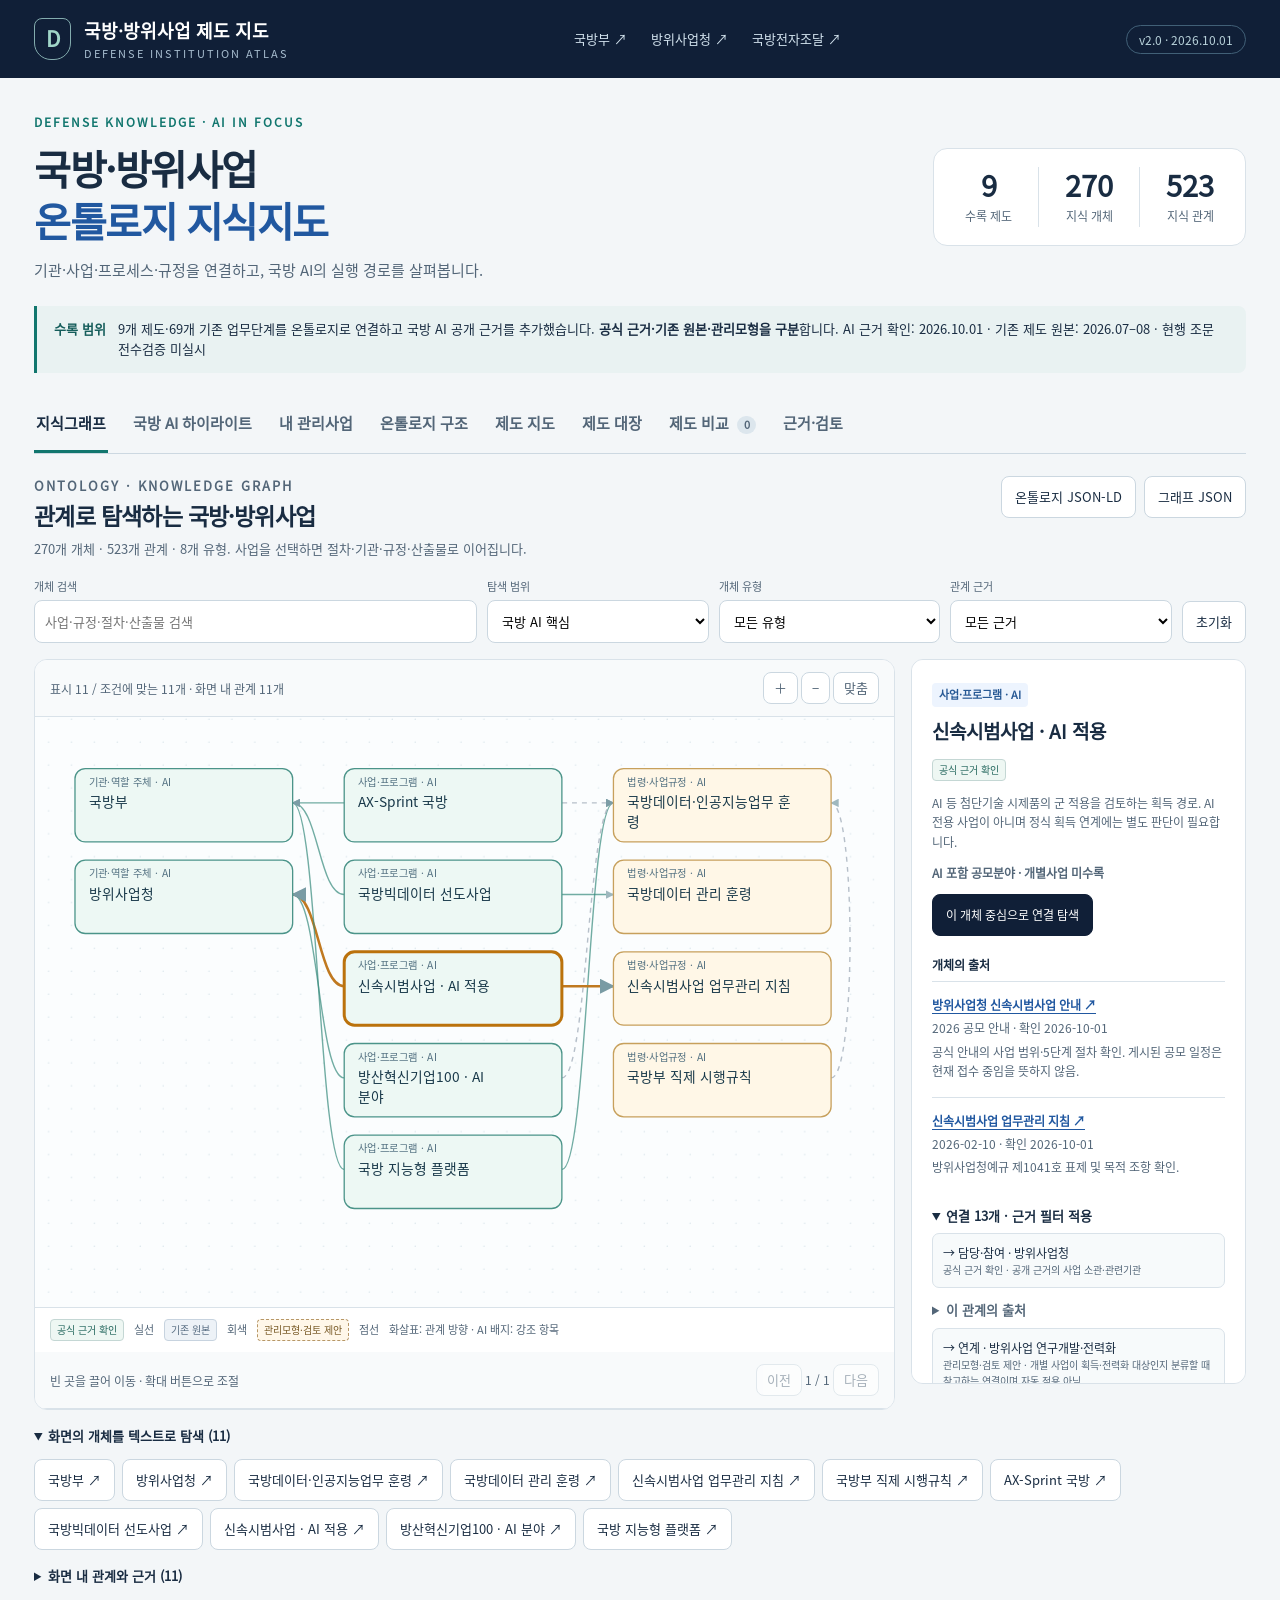
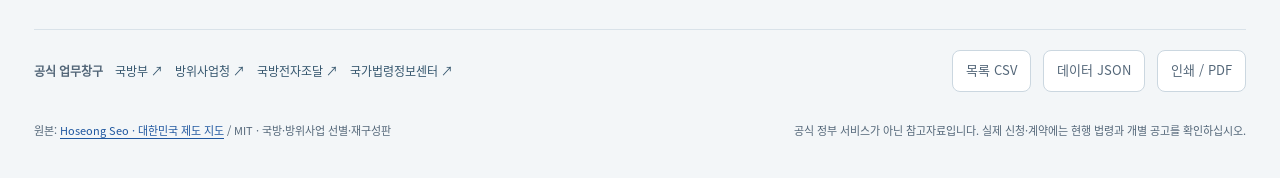
==== commit d56a1f43: "Add provenance-aware defense ontology, AI knowledge graph and local project register" ====
--- a/index.html
+++ b/index.html
@@ -2,15 +2,15 @@
 <html lang="ko">
 <head>
 <meta charset="utf-8">
-<meta http-equiv="Content-Security-Policy" content="default-src 'none'; script-src 'sha256-1AUByUkhjSLEqIw3Q5YjeAgTF2TPXHQeWMMa9gsR7Ro='; script-src-attr 'none'; style-src 'sha256-QMWqUVz8PHhJDqAtqLcu6M2WCPv3BNQMvdvhW1bK+kI='; style-src-attr 'none'; font-src data:; img-src data:; connect-src 'none'; object-src 'none'; base-uri 'none'; form-action 'none'; frame-src 'none'; worker-src 'none'; manifest-src 'none'">
+<meta http-equiv="Content-Security-Policy" content="default-src 'none'; script-src 'sha256-yOjzqHfiJVshNLrleNlKH+yHxPafQyYTS1nrbLrhBlk='; script-src-attr 'none'; style-src 'sha256-kpeUoRIHacD0yXSDsDdreTPKdOmC5qYHHtBI/NqwobA='; style-src-attr 'none'; font-src data:; img-src data:; connect-src 'none'; object-src 'none'; base-uri 'none'; form-action 'none'; frame-src 'none'; worker-src 'none'; manifest-src 'none'">
 <meta name="referrer" content="no-referrer">
 <link rel="icon" href="data:image/svg+xml,%3Csvg xmlns='http://www.w3.org/2000/svg' viewBox='0 0 32 32'%3E%3Crect width='32' height='32' rx='7' fill='%23101f37'/%3E%3Ctext x='8' y='24' font-size='23' fill='white'%3ED%3C/text%3E%3C/svg%3E">
 <meta name="viewport" content="width=device-width,initial-scale=1">
 <meta name="description" content="국방부·방위사업청 관련 9개 제도를 담당기관, 법령, 절차, 문서와 연결해 읽는 한 장 제도 지도">
 <meta name="theme-color" content="#101f37">
-<title>국방·방위사업 제도 지도</title>
+<title>국방·방위사업 온톨로지 지식지도 · 국방 AI</title>
 <style>
-@font-face{font-family:"Atlas Noto";src:url([data-uri]) format("woff");font-weight:400;font-style:normal;font-display:swap;}
+@font-face{font-family:"Atlas Noto";src:url([data-uri]) format("woff");font-weight:400;font-style:normal;font-display:swap;}
 :root{--navy:#101f37;--ink:#192c42;--muted:#536678;--line:#d9e2e9;--paper:#f3f6f8;--white:#fff;--blue:#2158a0;--teal:#11766e;--amber:#885a0d;--softblue:#edf4fe;--softteal:#eaf6f2;--softamber:#fff5e1;--radius:14px;font-family:'Malgun Gothic','Apple SD Gothic Neo','Atlas Noto','Noto Sans KR',system-ui,sans-serif;font-size:16px;color:var(--ink);background:var(--paper)}
 *{box-sizing:border-box}body{margin:0;line-height:1.6}button,input,select{font:inherit}button,a,input,select{ -webkit-tap-highlight-color:transparent}button{cursor:pointer}button:focus-visible,a:focus-visible,input:focus-visible,select:focus-visible{outline:3px solid #3a92f8;outline-offset:3px}a{color:var(--blue);text-underline-offset:3px}button{color:inherit}button:disabled{opacity:.5;cursor:not-allowed}svg{vertical-align:middle}.skip{position:absolute;top:-100px}.skip:focus{top:12px;left:16px;background:white;z-index:100;padding:10px}.top{background:var(--navy);color:#fff}.top-inner{max-width:1510px;margin:auto;min-height:78px;display:flex;gap:20px;align-items:center;justify-content:space-between;padding:16px 34px}.brand{display:flex;gap:13px;align-items:center;color:inherit;text-decoration:none}.brand-mark{width:37px;height:42px;border:1px solid #83acae;border-radius:8px 8px 17px 17px;display:grid;place-items:center;color:#a0d6c8;font-weight:800;font-size:21px}.brand strong{font-size:18px;display:block}.brand small{display:block;font-size:11px;letter-spacing:2px;color:#a8bed0}.top-links{display:flex;gap:24px;font-size:13px}.top-links a{color:#d3e3ee;text-decoration:none}.edition{border:1px solid #416077;border-radius:30px;padding:4px 12px;color:#bad4dc;font-size:12px}.wrap{max-width:1510px;margin:auto;padding:34px}.eyebrow{font-size:12px;font-weight:700;color:var(--teal);letter-spacing:2px;margin:0 0 10px}.hero{display:grid;grid-template-columns:1fr auto;align-items:center;gap:30px;margin-bottom:24px}h1{font-size:clamp(25px,3.2vw,40px);letter-spacing:-1.5px;line-height:1.3;margin:0 0 12px}h1 em{font-style:normal;color:var(--blue)}.subtitle{margin:0;color:var(--muted);font-size:15px}.stats{display:flex;background:var(--white);border:1px solid var(--line);border-radius:14px;padding:18px 5px}.stat{padding:0 26px;text-align:center;border-right:1px solid var(--line)}.stat:last-child{border:0}.stat b{display:block;font-size:29px;line-height:1.2;font-variant-numeric:tabular-nums}.stat span{font-size:12px;color:var(--muted)}.context{display:flex;gap:12px;align-items:flex-start;padding:13px 17px;border-left:3px solid var(--teal);background:#e9f2f2;border-radius:0 8px 8px 0;font-size:13px;margin:24px 0}.context strong{white-space:nowrap;color:#155d5b}.context p{margin:0}.nav{display:flex;border-bottom:1px solid #ccd8e1;gap:26px;margin:28px 0 22px}.nav button{border:0;background:none;padding:10px 2px 15px;color:var(--muted);font-weight:700;font-size:15px;border-bottom:3px solid transparent}.nav button[aria-selected=true]{color:var(--ink);border-color:var(--teal)}.counter{font-size:11px;display:inline-block;background:#dce6ed;border-radius:20px;min-width:19px;margin-left:4px}.tools{display:flex;gap:10px;align-items:center;flex-wrap:wrap}.search{flex:1;min-width:230px;position:relative}.search span{position:absolute;left:14px;top:11px;color:var(--muted)}input[type=search]{width:100%;height:46px;border:1px solid #cbd7e0;border-radius:8px;padding:8px 14px 8px 42px;background:#fff;color:var(--ink)}select{height:46px;border:1px solid #cbd7e0;border-radius:8px;background:#fff;padding:8px 30px 8px 13px;max-width:100%}.btn{display:inline-flex;align-items:center;justify-content:center;gap:6px;border:1px solid #cbd7e0;background:#fff;border-radius:8px;padding:9px 13px;min-height:42px;text-decoration:none;font-size:13px;white-space:nowrap}.btn.primary{background:var(--navy);border-color:var(--navy);color:#fff}.btn[aria-pressed=true]{border-color:var(--teal);color:var(--teal);background:var(--softteal)}.under-tools{display:flex;align-items:center;justify-content:space-between;margin:12px 0 22px;gap:10px;font-size:12px;color:var(--muted)}.shortcuts{display:flex;gap:8px;align-items:center;flex-wrap:wrap}.shortcuts button{border:0;background:#e6edf1;padding:5px 10px;border-radius:20px;color:#3c5467;font-size:12px}.results{font-variant-numeric:tabular-nums}.map-intro{display:flex;justify-content:space-between;gap:20px;align-items:center;margin:0 0 15px}.map-intro h2{font-size:18px;margin:0}.map-intro p{font-size:12px;color:var(--muted);margin:0}.board{display:grid;grid-template-columns:repeat(4,minmax(0,1fr));gap:17px;align-items:start}.column{min-width:0}.col-head{display:flex;gap:10px;align-items:center;margin-bottom:14px;padding:12px 4px 13px;border-bottom:2px solid #cfdae1}.col-head .num{font-size:12px;letter-spacing:1px;color:var(--teal)}.col-head h3{font-size:17px;margin:0}.col-head small{margin-left:auto;background:#e1e9ee;border-radius:30px;padding:1px 8px;color:var(--muted)}.card{background:#fff;border:1px solid var(--line);border-radius:12px;padding:19px;margin-bottom:13px;transition:box-shadow .15s,transform .15s;position:relative}.card:hover{box-shadow:0 6px 18px #132f4a0c;transform:translateY(-2px)}.card-top{display:flex;gap:6px;align-items:center;padding-right:25px}.badge{font-size:11px;font-weight:700;border-radius:4px;padding:3px 7px;display:inline-block;background:var(--softblue);color:#275995}.badge.mnd{background:var(--softteal);color:#176d56}.badge.linked{background:#f0edf8;color:#645084}.code{font-size:11px;color:#677b8d;letter-spacing:.5px;margin-left:auto}.star{border:0;background:none;color:#536678;position:absolute;right:10px;top:13px;min-width:36px;min-height:36px;font-size:22px}.star[aria-pressed=true]{color:#966600}.card h4{font-size:17px;letter-spacing:-.4px;margin:14px 0 8px;line-height:1.5}.open-title{border:0;padding:0;background:none;text-align:left;font:inherit;font-weight:700;width:100%}.open-title:hover{color:var(--blue)}.card p{font-size:13px;color:var(--muted);margin:0;min-height:42px}.card-law{border-top:1px solid #edf1f4;margin-top:16px;padding-top:11px;font-size:11px;color:var(--muted);min-height:44px}.card-law b{font-weight:400;color:var(--ink)}.card-foot{display:flex;align-items:center;justify-content:space-between;margin-top:10px;gap:5px}.card-foot label{font-size:12px;color:var(--muted);display:flex;align-items:center;gap:5px;min-height:36px;cursor:pointer}.card-foot input{width:16px;height:16px;accent-color:var(--teal)}.detail-btn{background:none;border:0;color:var(--teal);font-size:12px;font-weight:700;min-height:36px;padding:4px}.stale{display:block;font-size:11px;color:var(--amber);margin-top:10px}.empty{padding:40px 20px;background:white;border:1px dashed #c2d0db;border-radius:12px;text-align:center;color:var(--muted)}.col-empty{font-size:12px;color:#6b7d8a;padding:25px 4px}.table-scroll{overflow:auto;background:#fff;border:1px solid var(--line);border-radius:12px}table{border-collapse:collapse;width:100%;font-size:13px}th{text-align:left;background:#eaf0f5;color:#334d65;font-weight:700;font-size:12px;white-space:nowrap}td,th{padding:15px 17px;border-bottom:1px solid #e4ebf0;vertical-align:top}tr:last-child td{border-bottom:0}td .open-title{min-width:190px}td .badge{white-space:nowrap}.mini{font-size:12px;color:var(--muted)}.compare-table{table-layout:fixed;min-width:680px}.compare-table th:first-child{width:110px}.compare-table td{white-space:normal}.compare-table ul{padding-left:16px;margin:0}.compare-table .btn{margin-top:8px}.evidence-grid{display:grid;grid-template-columns:1fr 1fr;gap:18px}.panel{padding:23px;border:1px solid var(--line);border-radius:12px;background:#fff}.panel h3{font-size:17px;margin:0 0 15px}.panel p,.panel li{font-size:13px;color:var(--muted)}.panel ul{padding-left:19px}.panel details{margin-top:12px}.panel summary{font-size:13px;cursor:pointer;font-weight:700}.panel code{overflow-wrap:anywhere;font-size:11px}.source-item{padding:13px 0;border-top:1px solid var(--line)}.source-item:first-of-type{border:0}.source-item a{font-weight:600}.source-item p{margin:4px 0}.reference-strip{display:flex;gap:12px;align-items:center;flex-wrap:wrap;margin-top:30px;padding-top:20px;border-top:1px solid var(--line);font-size:12px;color:var(--muted)}.reference-strip a{color:#34556d;text-decoration:none;padding:5px 0}.footer{margin:30px 0 5px;font-size:11px;color:var(--muted);display:flex;justify-content:space-between;gap:20px}.footer p{margin:0}.toast{position:fixed;bottom:22px;left:50%;transform:translateX(-50%);z-index:20;background:#152e43;color:#fff;padding:12px 23px;border-radius:9px;box-shadow:0 6px 30px #0002;max-width:90vw;font-size:13px}.toast:empty{display:none}.compare-float{position:fixed;bottom:22px;right:28px;background:var(--navy);color:#fff;border:0;padding:12px 20px;border-radius:50px;box-shadow:0 6px 20px #101f3726;z-index:3;font-size:13px}.compare-float[hidden]{display:none}
 dialog{width:min(1130px,96vw);max-height:92vh;border:1px solid #cbd8e2;padding:0;border-radius:16px;color:var(--ink);background:var(--paper);box-shadow:0 20px 80px #10223e3b;overscroll-behavior:contain}dialog::backdrop{background:#07182bac;backdrop-filter:blur(3px)}.dialog-top{padding:24px 30px 18px;background:white;position:sticky;top:0;z-index:5;border-bottom:1px solid var(--line)}.dialog-line{display:flex;align-items:center;justify-content:space-between;gap:15px}.dialog-top h2{margin:12px 0 7px;font-size:25px;letter-spacing:-.7px}.dialog-top p{font-size:13px;color:var(--muted);margin:0}.close{border:1px solid var(--line);border-radius:50%;width:37px;height:37px;background:white;font-size:23px;flex:none}.dtabs{display:flex;gap:18px;margin-top:17px}.dtabs button{border:0;border-bottom:2px solid transparent;padding:8px 0;background:none;font-size:13px}.dtabs button[aria-selected=true]{border-color:var(--teal);color:var(--teal);font-weight:bold}.dialog-content{padding:24px 30px}.detail-overview{display:grid;grid-template-columns:1fr 1fr;gap:17px}.detail-overview .panel{padding:19px}.span2{grid-column:1/-1}.detail-overview .panel p{margin:0;font-size:14px}.detail-overview h3{font-size:14px;color:#314e65;margin-bottom:9px}.actor-list{display:grid;gap:10px}.actor{font-size:13px;padding-bottom:10px;border-bottom:1px solid #e3eaf0}.actor:last-child{border:0;padding:0}.actor strong{display:block}.actor span{color:var(--muted)}.detail-note{font-size:12px;background:#e9eff3;padding:14px 16px;border-radius:8px;margin-bottom:18px}.legal-alert{background:var(--softamber);color:#6d521a}.related{display:flex;flex-wrap:wrap;gap:8px}.related .btn{white-space:normal;text-align:left}.flow{display:grid;grid-template-columns:minmax(0,1.7fr) minmax(240px,1fr);gap:20px;align-items:start}.stage{margin-bottom:17px}.stage h3{font-size:12px;color:var(--muted);margin:0 0 8px;letter-spacing:.3px}.stage-nodes{display:grid;gap:8px}.node{display:flex;gap:11px;text-align:left;background:#fff;border:1px solid var(--line);border-left:3px solid #9bafbf;border-radius:8px;padding:12px;width:100%;align-items:center}.node[aria-pressed=true]{border-color:var(--teal);background:var(--softteal)}.node.gateway{border-left-color:#b78029}.node b{font-size:13px}.node small{font-size:11px;color:var(--muted);display:block;margin-top:3px}.node-id{width:28px;flex:none;font-size:11px;color:#677e8f}.node-info{position:sticky;top:212px}.node-info h3{font-size:16px}.node-info p,.node-info li{font-size:13px}.node-info h4{font-size:12px;margin:17px 0 5px;color:#39586e}.node-info ul{padding-left:17px;margin:0}.edge{display:block;margin:7px 0;text-align:left;border:1px solid #d7e3e8;background:#f5f8fa;border-radius:6px;padding:9px;font-size:12px;width:100%}.legal-list{display:grid;gap:12px}.legal-card{background:white;padding:18px;border-radius:10px;border:1px solid var(--line)}.legal-card h3{font-size:15px;margin:0 0 8px}.legal-card p{font-size:13px;margin:4px 0;color:var(--muted)}.dialog-actions{display:flex;gap:8px;align-items:center;flex-wrap:wrap;margin-top:17px}.flow-description{font-size:12px;color:var(--muted);margin-bottom:16px}.print-only{display:none}body.big{font-size:18px}body.big .card p,body.big .panel p,body.big td,body.big .actor{font-size:16px}body.big .card h4{font-size:19px}body.big .mini,body.big .card-law{font-size:13px}
@@ -19,17 +19,23 @@
 @media print{@page{size:A4 landscape;margin:10mm}body{background:white!important;font-size:10pt}.top,.hero,.context,.nav,.tools,.under-tools,.reference-strip,.footer,.compare-float,.toast,.card-foot,.star,.dialog-actions,.dtabs,.close,.detail-note,.node-info,.flow-description{display:none!important}.wrap{max-width:none;padding:0}.board{grid-template-columns:repeat(4,1fr);gap:9px}.card{box-shadow:none;padding:9px;break-inside:avoid;margin-bottom:8px}.card h4{font-size:12px}.card p{font-size:10px;min-height:0}.card-law{font-size:9px;min-height:0}.col-head h3{font-size:13px}.map-intro{display:none}.col-head{margin:8px 0}.print-only{display:block;font-size:11px;margin-bottom:12px}.stale{font-size:9px}.badge{font-size:9px}body:has(dialog[open])>.top,body:has(dialog[open])>.wrap{display:none!important}dialog[open]{position:static;display:block;max-height:none;width:100%;border:0;box-shadow:none;overflow:visible;background:white;margin:0;padding:0}dialog::backdrop{display:none}.dialog-top{position:static;border:0;padding:0 0 12px}.dialog-content{padding:0}.dialog-top h2{font-size:20px}.detail-overview{gap:9px;grid-template-columns:1fr 1fr}.panel{padding:11px!important;break-inside:avoid}.panel p,.actor,.panel li{font-size:10px!important}.panel h3{font-size:12px!important}.flow{display:block}.stage-nodes{grid-template-columns:repeat(3,1fr)}.node b{font-size:10px}.node small{font-size:9px}.stage{break-inside:avoid}.legal-card{break-inside:avoid}.evidence-grid{gap:8px}.table-scroll{overflow:visible}.compare-table{min-width:0}}
 
 .stat-plus{font-size:19px;color:inherit}.spacer{flex:1}.nowrap{white-space:nowrap}.normal-wrap{white-space:normal}.mt8{margin-top:8px}.mt10{margin-top:10px}.mt17{margin-top:17px}
+/* Ontology views: all styles are covered by the build-time CSP hash. */
+.nav{gap:23px;overflow:auto;white-space:nowrap}.kg-heading{display:flex;align-items:flex-start;justify-content:space-between;gap:18px;margin-bottom:18px}.kg-heading h2{font-size:23px;margin:0 0 5px;letter-spacing:-.6px}.kg-heading p{margin:0;color:var(--muted);font-size:13px}.kg-actions{display:flex;gap:8px;flex-wrap:wrap}.kg-tools{display:flex;align-items:end;gap:10px;flex-wrap:wrap;margin:16px 0}.kg-tools label{font-size:11px;color:var(--muted);display:grid;gap:5px;flex:1;min-width:120px}.kg-tools label:first-child{flex:2;min-width:210px}.kg-tools input,.kg-tools select{height:43px;width:100%;font-size:13px;padding:8px 10px;min-width:0}.kg-layout{display:grid;grid-template-columns:minmax(0,1fr) 335px;gap:16px;align-items:start}.kg-board{border:1px solid var(--line);background:white;border-radius:13px;overflow:hidden;min-width:0}.kg-bar{padding:12px 15px;display:flex;gap:7px;align-items:center;justify-content:space-between;background:#f8fafb;border-bottom:1px solid var(--line);font-size:12px;color:var(--muted);flex-wrap:wrap}.kg-bar .btn{min-height:32px;padding:4px 10px}.kg-canvas{display:block;width:100%;height:590px;background:#fbfdfe;touch-action:none;cursor:grab}.kg-canvas:active{cursor:grabbing}.kg-grid{fill:#dbe6ec}.kg-edge{fill:none;stroke:#bbcbd6;stroke-width:1.4;vector-effect:non-scaling-stroke;opacity:.7}.kg-edge.source{stroke:#378b7d}.kg-edge.model{stroke-dasharray:5 5;stroke:#9aa6b4}.kg-edge.selected{stroke:#c07920;stroke-width:2.5;opacity:1}.kg-arrow{fill:#799ba4}.kg-node{cursor:pointer;outline:none}.kg-node rect{fill:white;stroke:#bacbd9;stroke-width:1.3;filter:none;vector-effect:non-scaling-stroke}.kg-node.ai rect{fill:#edf8f4;stroke:#4b9489}.kg-node.Regulation rect{fill:#fff7e7;stroke:#c7a05c}.kg-node.Process rect{fill:#f0f4ff;stroke:#7295be}.kg-node.Project rect{fill:#f5edff;stroke:#967ab0}.kg-node.selected rect,.kg-node:focus rect{stroke:#bb720c;stroke-width:3}.kg-node text{fill:#183849;font-size:12px;pointer-events:none}.kg-node .kg-type{font-size:9px;fill:#527080;letter-spacing:.3px}.kg-column{font-size:11px;fill:#657b8a}.kg-side{max-height:725px;overflow:auto;padding:20px}.kg-side h3{font-size:19px;line-height:1.5;margin:10px 0}.kg-side h4{font-size:12px;margin:19px 0 7px}.kg-side p{font-size:12px}.kg-side .btn{white-space:normal;font-size:12px}.kg-side .source-item{font-size:12px}.kg-source-note{line-height:1.6}.kg-neighbor{display:block;text-align:left;width:100%;border:1px solid var(--line);border-radius:7px;background:#f7fafb;padding:9px 10px;margin:7px 0;font-size:12px;line-height:1.6}.kg-neighbor:hover{border-color:var(--teal)}.kg-neighbor small{display:block;color:var(--muted);font-size:10px}.kg-legend{display:flex;gap:10px;flex-wrap:wrap;align-items:center;padding:11px 15px;border-top:1px solid var(--line);font-size:11px;color:var(--muted)}.ev{display:inline-block;border:1px solid #c4d7d4;color:#286a60;background:#eef7f3;font-size:10px;border-radius:4px;padding:2px 6px;white-space:nowrap}.ev.original{color:#586d82;background:#edf2f7;border-color:#c7d3df}.ev.model{color:#765723;background:#fff7e9;border:1px dashed #b79767}.ev.user{color:#6b4f8d;background:#f5effb;border-color:#cdbadc}.kg-catalog{margin-top:16px}.kg-catalog summary{font-size:13px;font-weight:700;cursor:pointer;margin:12px 0}.kg-node-list{display:flex;gap:7px;flex-wrap:wrap;max-height:260px;overflow:auto}.kg-node-list button{white-space:normal;text-align:left}.kg-count{font-variant-numeric:tabular-nums}.ai-banner{padding:26px 28px;background:var(--navy);border-radius:14px;color:white;display:grid;grid-template-columns:1fr auto;gap:24px;align-items:center;margin-bottom:20px}.ai-banner h2{font-size:27px;margin:0 0 8px}.ai-banner p{font-size:13px;color:#c0d4df;margin:0;max-width:790px}.ai-banner .eyebrow{color:#8be0c8}.ai-number{font-size:48px;font-weight:700;color:#97ddc9;line-height:1}.ai-number small{font-size:12px;display:block;color:#d4e4ed;margin-top:8px}.ai-programs{display:grid;grid-template-columns:repeat(3,minmax(0,1fr));gap:14px}.ai-program{position:relative;border-top:3px solid var(--teal);padding:21px}.ai-program h3{font-size:18px;margin:10px 0}.ai-program p{margin:8px 0 16px;min-height:65px}.ai-program .mini{font-size:11px;min-height:0}.ai-section{margin-top:30px}.ai-section h3{font-size:20px;margin:0 0 8px}.ai-section>p{font-size:13px;color:var(--muted)}.ai-route{display:grid;grid-template-columns:repeat(4,minmax(0,1fr));gap:10px;list-style:none;padding:0;counter-reset:route}.ai-route li{counter-increment:route;min-width:0}.ai-route button{width:100%;height:100%;text-align:left;border:1px solid #cfdde7;border-radius:10px;background:#fff;padding:16px;font-size:13px}.ai-route button:before{content:counter(route,decimal-leading-zero) ' →';display:block;color:var(--teal);font-size:12px;margin-bottom:10px}.ai-route small{font-size:11px;color:var(--muted);display:block;margin-top:8px;line-height:1.7}.ai-rules{display:grid;grid-template-columns:1fr 1fr;gap:12px}.ai-rules .panel{padding:18px}.ai-rules h4{margin:7px 0;font-size:15px}.ai-controls{display:flex;gap:8px;flex-wrap:wrap}.ai-controls .btn{white-space:normal}.schema-grid{display:grid;grid-template-columns:repeat(4,1fr);gap:10px}.schema-grid .panel{padding:16px}.schema-grid h3{font-size:15px;margin:0 0 5px}.schema-grid code{font-size:11px;color:var(--muted)}.project-layout{display:grid;grid-template-columns:minmax(280px,400px) minmax(0,1fr);gap:18px}.project-form{display:grid;gap:13px}.project-form label{display:grid;gap:5px;font-size:12px;color:var(--muted)}.project-form input,.project-form select,.project-form textarea{width:100%;max-width:100%;border:1px solid #cbd7e0;border-radius:7px;padding:9px;font:inherit;background:#fff;color:var(--ink);min-width:0;height:auto}.project-form textarea{min-height:90px;resize:vertical}.project-form fieldset{border:1px solid var(--line);border-radius:7px;padding:12px}.project-form legend{font-size:12px}.project-form .check-label{display:flex;flex-direction:row;align-items:center;margin:6px 0}.check-label input{width:16px;height:16px}.project-record{padding:20px;margin-bottom:12px;overflow-wrap:anywhere}.project-record h3{font-size:18px;margin:8px 0}.project-record .kg-actions{margin-top:13px}.project-note{white-space:pre-wrap}.project-notice{font-size:12px;line-height:1.7;background:#eaf2f5;padding:13px 16px;border-radius:8px;margin-bottom:18px}.project-status{color:var(--teal);font-size:12px}.restore-label{cursor:pointer}.restore-label input{max-width:190px;font-size:11px}.project-message{min-height:20px;font-size:12px;color:var(--teal);margin:0}.kg-hidden{display:none!important}
+@media(max-width:1100px){.kg-layout{grid-template-columns:minmax(0,1fr) 285px}.kg-side{padding:15px}.ai-programs{grid-template-columns:1fr 1fr}.schema-grid{grid-template-columns:repeat(2,1fr)}.kg-heading{flex-direction:column}}
+@media(max-width:720px){.kg-layout,.project-layout{grid-template-columns:1fr}.kg-canvas{height:460px}.kg-side{max-height:none}.kg-heading h2{font-size:21px}.kg-heading p{font-size:12px}.kg-tools{gap:8px}.kg-tools label:first-child{flex-basis:100%}.kg-tools label{min-width:calc(50% - 8px)}.kg-bar{font-size:11px}.ai-banner{grid-template-columns:1fr;padding:22px}.ai-banner h2{font-size:24px}.ai-number{display:none}.ai-programs,.ai-rules{grid-template-columns:1fr}.ai-program p{min-height:0}.ai-route{grid-template-columns:1fr 1fr}.ai-route button{padding:13px}.kg-actions .btn{white-space:normal}.schema-grid{grid-template-columns:1fr 1fr}.project-layout .panel{padding:18px}.kg-catalog table{min-width:600px}}
+@media print{.kg-tools,.kg-actions,.kg-bar button,.project-form{display:none!important}.kg-layout{grid-template-columns:1fr}.kg-side{max-height:none}.kg-canvas{height:520px}.ai-programs{grid-template-columns:repeat(3,1fr)}.kg-catalog{display:none}.ai-banner{background:#fff;color:#132b3b;border:1px solid #bbb}.ai-banner p,.ai-banner .eyebrow{color:#334e61}.ai-program,.ai-route li{break-inside:avoid}}
+
 </style>
 </head>
 <body>
 <a class="skip" href="#main">본문으로 이동</a>
-<header class="top"><div class="top-inner"><a href="#" class="brand" id="homeLink"><span class="brand-mark" aria-hidden="true">D</span><span><strong>국방·방위사업 제도 지도</strong><small>DEFENSE INSTITUTION ATLAS</small></span></a><div class="top-links"><a href="https://www.mnd.go.kr/" target="_blank" rel="noopener noreferrer">국방부 ↗</a><a href="https://www.dapa.go.kr/" target="_blank" rel="noopener noreferrer">방위사업청 ↗</a><a href="https://www.d2b.go.kr/" target="_blank" rel="noopener noreferrer">국방전자조달 ↗</a></div><span class="edition">v1.1 · 2026.10.01</span></div></header>
+<header class="top"><div class="top-inner"><a href="#" class="brand" id="homeLink"><span class="brand-mark" aria-hidden="true">D</span><span><strong>국방·방위사업 제도 지도</strong><small>DEFENSE INSTITUTION ATLAS</small></span></a><div class="top-links"><a href="https://www.mnd.go.kr/" target="_blank" rel="noopener noreferrer">국방부 ↗</a><a href="https://www.dapa.go.kr/" target="_blank" rel="noopener noreferrer">방위사업청 ↗</a><a href="https://www.d2b.go.kr/" target="_blank" rel="noopener noreferrer">국방전자조달 ↗</a></div><span class="edition">v2.0 · 2026.10.01</span></div></header>
 <main class="wrap" id="main">
-<div class="hero"><div><p class="eyebrow">법령에서 업무까지, 하나의 연결된 지도</p><h1>한 장으로 끝내는<br><em>국방·방위사업 제도</em></h1><p class="subtitle">누가 결정하고, 어떤 절차를 거치며, 어떤 문서가 이어지는가.</p></div><div class="stats" aria-label="수록 현황"><div class="stat"><b id="total">9</b><span>수록 제도</span></div><div class="stat"><b>6<small class="stat-plus">+3</small></b><span>직접 + 공동·연계</span></div><div class="stat"><b id="nodeCount">69</b><span>수록 업무단계</span></div></div></div>
-<div class="context"><strong>수록 범위</strong><p>대한민국 제도 지도 660개 중 국방부·방위사업청 관련 9개를 선별했습니다. 공동 제도는 국방부 역할을 표시합니다. <b>원본 기준일: 2026.07–08 · 현행 조문 전수검증 미실시</b></p></div>
-<nav class="nav" aria-label="대시보드 보기" role="tablist"><button role="tab" data-view="map" aria-selected="true" aria-controls="content">제도 지도</button><button role="tab" data-view="list" aria-selected="false" aria-controls="content">제도 대장</button><button role="tab" data-view="compare" aria-selected="false" aria-controls="content">제도 비교 <span class="counter" id="compareCount">0</span></button><button role="tab" data-view="sources" aria-selected="false" aria-controls="content">근거·검토</button></nav>
+<div class="hero"><div><p class="eyebrow">DEFENSE KNOWLEDGE · AI IN FOCUS</p><h1>국방·방위사업<br><em>온톨로지 지식지도</em></h1><p class="subtitle">기관·사업·프로세스·규정을 연결하고, 국방 AI의 실행 경로를 살펴봅니다.</p></div><div class="stats" aria-label="수록 현황"><div class="stat"><b id="total">9</b><span>수록 제도</span></div><div class="stat"><b id="knowledgeCount">270</b><span>지식 개체</span></div><div class="stat"><b id="nodeCount">523</b><span>지식 관계</span></div></div></div>
+<div class="context"><strong>수록 범위</strong><p>9개 제도·69개 기존 업무단계를 온톨로지로 연결하고 국방 AI 공개 근거를 추가했습니다. <b>공식 근거·기존 원본·관리모형을 구분</b>합니다. AI 근거 확인: 2026.10.01 · 기존 제도 원본: 2026.07–08 · 현행 조문 전수검증 미실시</p></div>
+<nav class="nav" aria-label="대시보드 보기" role="tablist"><button role="tab" data-view="graph" aria-selected="false" aria-controls="content">지식그래프</button><button role="tab" data-view="ai" aria-selected="false" aria-controls="content">국방 AI 하이라이트</button><button role="tab" data-view="projects" aria-selected="false" aria-controls="content">내 관리사업</button><button role="tab" data-view="schema" aria-selected="false" aria-controls="content">온톨로지 구조</button><button role="tab" data-view="map" aria-selected="true" aria-controls="content">제도 지도</button><button role="tab" data-view="list" aria-selected="false" aria-controls="content">제도 대장</button><button role="tab" data-view="compare" aria-selected="false" aria-controls="content">제도 비교 <span class="counter" id="compareCount">0</span></button><button role="tab" data-view="sources" aria-selected="false" aria-controls="content">근거·검토</button></nav>
 <div id="filterArea"><div class="tools"><label class="search"><span aria-hidden="true">⌕</span><input type="search" id="query" maxlength="200" placeholder="제도, 기관, 법령, 문서 검색" aria-label="제도, 기관, 법령, 문서 검색"></label><select id="owner" aria-label="기관 분류"><option value="all">기관 전체</option><option value="국방부">국방부 직접 소관</option><option value="방위사업청">방위사업청 직접 소관</option><option value="공동·연계">공동·연계 제도</option></select><select id="group" aria-label="분야"><option value="all">분야 전체</option><option>획득·전력화</option><option>시설·보호</option><option>이전·재산</option><option>주민·투자</option></select><button class="btn" id="favOnly" aria-pressed="false">☆ 관심 제도</button><button class="btn" id="bigText" aria-pressed="false" title="본문 글자 확대">가＋</button><button class="btn" id="reset">초기화</button></div><div class="under-tools"><div class="shortcuts"><span>빠른 검색</span><button data-query="입찰">입찰</button><button data-query="시험평가">시험평가</button><button data-query="보호구역">보호구역</button><button data-query="기부">기부 대 양여</button><button data-query="보상">보상</button></div><div class="results" id="resultCount" aria-live="polite"></div></div></div>
-<div class="print-only">국방·방위사업 제도 지도 · v1.1 · 편집일 2026-10-01 · 원본 법령 기준일 2026.07–08 · 제도 이해용 참고자료</div>
+<div class="print-only">국방·방위사업 제도 지도 · v2.0 · 편집일 2026-10-01 · 원본 법령 기준일 2026.07–08 · 제도 이해용 참고자료</div>
 <section id="content" role="tabpanel" tabindex="-1" aria-label="제도 지도"></section>
 <div class="reference-strip"><strong>공식 업무창구</strong><a href="https://www.mnd.go.kr/" target="_blank" rel="noopener noreferrer">국방부 ↗</a><a href="https://www.dapa.go.kr/" target="_blank" rel="noopener noreferrer">방위사업청 ↗</a><a href="https://www.d2b.go.kr/" target="_blank" rel="noopener noreferrer">국방전자조달 ↗</a><a href="https://www.law.go.kr/" target="_blank" rel="noopener noreferrer">국가법령정보센터 ↗</a><span class="spacer"></span><button class="btn" id="exportCsv">목록 CSV</button><button class="btn" id="exportJson">데이터 JSON</button><button class="btn" id="print">인쇄 / PDF</button></div>
 <footer class="footer"><p>원본: <a href="https://hosungseo.github.io/korea100/" target="_blank" rel="noopener noreferrer">Hoseong Seo · 대한민국 제도 지도</a> / MIT · 국방·방위사업 선별·재구성판</p><p>공식 정부 서비스가 아닌 참고자료입니다. 실제 신청·계약에는 현행 법령과 개별 공고를 확인하십시오.</p></footer>
@@ -37,12 +43,13 @@
 <button class="compare-float" id="compareFloat" hidden></button><div class="toast" id="toast" role="status" aria-live="polite"></div>
 <dialog id="detail" aria-labelledby="detailTitle"><div class="dialog-top"><div class="dialog-line"><div id="detailBadges"></div><button class="close" id="closeDetail" aria-label="상세 화면 닫기">×</button></div><h2 id="detailTitle"></h2><p id="detailSubtitle"></p><div class="dtabs" role="tablist" aria-label="제도 상세 보기"><button role="tab" data-detail-tab="overview" aria-selected="true" aria-controls="detailContent">한 장 요약</button><button role="tab" data-detail-tab="flow" aria-selected="false" aria-controls="detailContent">업무구조</button><button role="tab" data-detail-tab="legal" aria-selected="false" aria-controls="detailContent">법령·출처</button><button role="tab" data-detail-tab="checks" aria-selected="false" aria-controls="detailContent">실무 확인사항</button></div></div><div class="dialog-content"><div id="detailContent" role="tabpanel"></div><div class="dialog-actions" id="detailActions"></div></div></dialog>
 <script id="dataset" type="application/json">{"meta":{"title":"한 장으로 끝내는 국방·방위사업 제도 지도","version":"1.1.0","builtAt":"2026-10-01","sourceRepo":"https://github.com/hosungseo/korea100","sourceCommit":"e9161bd3b2fe3121d2de9823a61d8a9bf6765205","sourceTotal":660,"selection":"국방부·방위사업청의 직접 소관 6개와 국방부 역할이 명시된 공동·연계 3개. 병무청 단독업무, 일반 사이버보안, 일반 이전계획 제외.","verification":"원본 기준일 유지; 현행 법령 표제 일부 확인; 현행 조문 전수검증 미실시","relationships":[{"source":"D01","target":"D02","label":"획득·시험평가 연계"},{"source":"D03","target":"D04","label":"시설·보호구역 검토"},{"source":"D03","target":"D05","label":"이전시설 사업"},{"source":"D05","target":"D07","label":"기부 대 양여"},{"source":"D05","target":"D08","label":"특별법 적용 사례"},{"source":"D05","target":"D06","label":"소음·주민지원 검토"},{"source":"D01","target":"D09","label":"방산업체 관련 절차"}]},"items":[{"id":"D01","slug":"defense-procurement","title":"국방조달·방위사업 입찰","originalTitle":"국방조달·방위사업 입찰","description":"소요와 공고를 연결하고, 계약·품질보증·납품까지 읽습니다.","owner":"방위사업청","scope":"직접 소관","group":"획득·전력화","role":"선행연구·추진방법 결정, 계약 및 품질보증 관리","sourceDate":"2026-07-12","originalUrl":"https://hosungseo.github.io/korea100/model/defense-procurement/","canvas":{"purpose":"군이 필요로 하는 무기체계와 군수품을 적시에 획득하면서 보안, 품질, 예산, 국산화, 계약 공정성을 함께 관리한다. 방위사업은 소요결정과 선행연구, 추진방법 결정, 방위사업추진위원회 심의, 구매·입찰·계약, 품질보증과 납품으로 이어진다.","stakeholders":"국방부, 방위사업청, 합동참모본부, 각 군, 방위사업추진위원회, 국방과학연구소, 국방기술품질원, 국방전자조달 입찰참가업체, 방산업체, 국회·감사기관","legalBasis":[{"law":"방위사업법","articles":"제9조, 제17조, 제19조, 제28조","kind":"법률"},{"law":"방위사업법 시행령","articles":"방위력개선사업 추진방법, 구매절차, 계약·품질보증 세부절차","kind":"대통령령"},{"law":"방위사업법 시행규칙","articles":"품질보증·검사·계약 관련 세부 서식","kind":"부령"},{"law":"방위사업관리규정","articles":"소요·선행연구·사업추진·계약관리 실무절차","kind":"행정규칙"},{"law":"국방전자조달시스템 관리규정","articles":"국방전자조달시스템 운영 기준","kind":"행정규칙"},{"law":"국방전자조달시스템 전자입찰 특별유의서","articles":"전자입찰 특별유의사항","kind":"고시·지침"}],"authorities":[{"name":"방위사업청장","role":"선행연구, 추진방법 결정, 구매, 국방전자조달, 품질보증 계획을 집행한다"},{"name":"방위사업추진위원회","role":"방위사업 주요정책, 추진방법, 기종결정, 군수품 조달계약 등을 심의·조정한다"},{"name":"합참·각 군","role":"소요 제기와 운용 요구조건을 제공하고 시험평가·수락검사에 참여한다"},{"name":"국방기술품질원","role":"군수품 품질보증, 시험·검사, 규격·품질 문제를 관리한다"}],"procedure":["군 소요가 제기되고 무기체계·군수품의 필요성, 시기, 수량, 운용요구가 정리된다","방위사업청은 선행연구로 연구개발 가능성, 국방과학기술 수준, 비용 대비 효과, 수명주기비용을 분석한다","방위력개선사업 추진방법을 국내구매, 국외구매, 연구개발 등으로 결정하고 필요한 경우 위원회 심의를 거친다","국방전자조달 또는 별도 구매절차로 입찰공고, 보안·참가자격 확인, 제안·가격평가를 진행한다","계약 체결 후 시험평가, 규격화, 품질보증, 납품·검수, 하자·성능개량·후속군수지원으로 이어진다","부실·지연·보안 위반·품질 문제는 계약제재, 품질보증 보완, 감사와 재사업화 판단으로 넘어간다"],"moneyFlow":"방위력개선비와 전력운영비 예산이 사업별로 배정되고, 계약금·선금·중도금·잔금은 계약조건과 검사·검수 결과에 따라 지급된다. 국외구매는 환율·통관·절충교역·기술이전 비용이 얽히고, 국내구매는 방산업체 생산·품질보증·후속군수지원 비용이 핵심이다.","docsFlow":"소요제기서·운용요구서 → 선행연구 보고서 → 추진방법 결정 문서 → 위원회 안건·의결 → 국방전자조달 공고·입찰서·제안서 → 보안·참가자격 자료 → 평가조서·협상자료 → 계약서·보증서 → 시험평가·품질보증계획 → 검사·납품·수락자료 → 하자·후속군수지원·감사자료","bottlenecks":["일반 조달보다 소요결정과 선행연구가 앞에 있어 공고만 보면 사업의 실제 의사결정 경로가 보이지 않는다","보안·군사기밀·수출통제·기술이전 조건 때문에 평가자료와 계약조건 공개 범위가 제한된다","품질보증과 시험평가 실패는 단순 납품 지연이 아니라 전력화 지연과 운용 공백으로 이어진다","국내구매 우선 원칙, 국외구매 필요성, 연구개발 가능성 판단이 산업정책과 전력소요 사이에서 충돌한다"],"reformPoints":["선행연구와 추진방법 결정 근거를 공개 가능한 범위에서 표준화","국방전자조달 공고에서 보안·참가자격·평가방식·품질보증 요구를 구조화","품질보증 실패와 납품지연 데이터를 후속 사업계획에 피드백","국내구매 우선, 국외구매, 연구개발 선택 기준과 예외 사유를 비교 가능하게 표시"]},"nodes":[{"id":"P01","name":"소요 제기·운용요구 정리","actor":"각 군·합참","action":"무기체계·군수품 필요성과 운용 요구조건을 제기한다","stage":"G0 소요·기획","type":"notice","output_documents":["소요 제기·운용요구 정리 결과"],"legal_basis":[{"law":"방위사업법","article":"제17조"}]},{"id":"P02","name":"선행연구 수행","actor":"방위사업청장","action":"연구개발 가능성, 소요시기·수량, 기술수준, 방산육성효과, 비용 대비 효과와 수명주기비용을 조사·분석한다","stage":"G1 선행연구","type":"task","output_documents":["선행연구 수행 결과"],"legal_basis":[{"law":"방위사업법","article":"제17조"}]},{"id":"P03","name":"긴급·시범사업 예외 판단","actor":"방위사업청장","action":"전시·해외파병·시범사업 등 선행연구 예외 사유가 있는지 판단한다","stage":"G1 선행연구","type":"gateway","output_documents":["긴급·시범사업 예외 판단 결과"],"legal_basis":[{"law":"방위사업법","article":"제17조"}]},{"id":"P04","name":"추진방법 결정","actor":"방위사업청장","action":"구매 또는 연구개발 방식으로 사업 추진방법을 결정한다","stage":"G2 추진방법·심의","type":"gateway","output_documents":["추진방법 결정 결과"],"legal_basis":[{"law":"방위사업법","article":"제17조"}]},{"id":"P05","name":"위원회 심의·조정","actor":"방위사업추진위원회","action":"주요정책, 추진방법, 기종결정, 군수품 조달계약을 심의·조정한다","stage":"G2 추진방법·심의","type":"task","output_documents":["위원회 심의·조정 결과"],"legal_basis":[{"law":"방위사업법","article":"제9조"}]},{"id":"P06","name":"국내구매 우선·국외구매 판단","actor":"방위사업청장","action":"국내생산 군수품 우선 구매와 국외구매 필요성을 검토한다","stage":"G2 추진방법·심의","type":"gateway","output_documents":["국내구매 우선·국외구매 판단 결과"],"legal_basis":[{"law":"방위사업법","article":"제19조"}]},{"id":"P07","name":"국방전자조달 공고","actor":"방위사업청·계약담당","action":"입찰공고, 보안요건, 참가자격, 제안·가격 제출 방식을 국방전자조달로 공지한다","stage":"G3 공고·입찰","type":"notice","output_documents":["국방전자조달 공고 결과"],"legal_basis":[{"law":"국방전자조달시스템 관리규정","article":"제6조(시스템 관리)","text":"방위사업청 지능정보화책임관은 시스템을 24시간 운영하도록 관리하고, 신뢰성·투명성 확보를 위해 서비스 품질 향상활동을 수행한다."},{"law":"국방전자조달시스템 전자입찰 특별유의서","article":"제1조(목적)","text":"전자조달이용촉진법 및 국가계약법 시행령 제39조제1항에 따라 국방전자조달시스템을 이용한 전자입찰 참가자가 특히 유의하여야 할 사항을 정한다."}]},{"id":"P08","name":"참가자격·보안 확인","actor":"입찰참가업체","action":"업체 등록, 보안요건, 방산·품질 인증, 기술자료 접근 권한을 제출한다","stage":"G3 공고·입찰","type":"task","output_documents":["참가자격·보안 확인 결과"],"legal_basis":[{"law":"방위사업관리규정","article":"제125조(구매절차)","text":"통합사업관리팀장은 계약부서장과 계약방법을 협의하여 구매계획을 수립하고, 입찰공고·적격심사·계약대상자 선정·구매계약 체결 등의 절차로 추진한다."}]},{"id":"P09","name":"제안·가격평가","actor":"평가위원·계약담당","action":"기술·가격·성능·일정·후속지원 조건을 평가한다","stage":"G3 공고·입찰","type":"task","output_documents":["제안·가격평가 결과"],"legal_basis":[{"law":"방위사업법","article":"제9조, 제19조"}]},{"id":"P10","name":"계약체결","actor":"방위사업청·낙찰업체","action":"계약조건, 보안, 기술자료, 품질보증, 납품일정, 하자책임을 확정한다","stage":"G4 계약·품질","type":"task","output_documents":["계약체결 결과"],"legal_basis":[{"law":"방위사업법","article":"제19조"}]},{"id":"P11","name":"시험평가·품질보증 계획","actor":"방위사업청·국방기술품질원","action":"사용자 요구조건 부합 여부를 확인하기 위한 단계별 품질보증 계획을 수립한다","stage":"G4 계약·품질","type":"task","output_documents":["시험평가·품질보증 계획 결과"],"legal_basis":[{"law":"방위사업법","article":"제28조"}]},{"id":"P12","name":"생산·납품·수락검사","actor":"계약상대자·수요군","action":"군수품을 생산·납품하고 수락검사와 인수 절차를 거친다","stage":"G5 납품·사후","type":"task","output_documents":["생산·납품·수락검사 결과"],"legal_basis":[{"law":"방위사업법","article":"제28조"}]},{"id":"P13","name":"미비점 수정·보완","actor":"방위사업청·품질기관","action":"품질검사에서 확인된 미비점에 대한 수정·보완방안을 수립·시행한다","stage":"G5 납품·사후","type":"gateway","output_documents":["미비점 수정·보완 결과"],"legal_basis":[{"law":"방위사업법","article":"제28조"}]},{"id":"P14","name":"후속군수지원·하자관리","actor":"수요군·방위사업청","action":"운용 중 하자, 성능개량, 후속군수지원 요구를 관리한다","stage":"G5 납품·사후","type":"task","output_documents":["후속군수지원·하자관리 결과"],"legal_basis":[{"law":"방위사업법","article":"제28조"}]}],"edges":[{"id":"E01","source":"P01","target":"P02","type":"sequence","label":null},{"id":"E02","source":"P02","target":"P03","type":"sequence","label":null},{"id":"E03","source":"P03","target":"P04","type":"sequence","label":null},{"id":"E04","source":"P04","target":"P05","type":"message","label":"심의 안건"},{"id":"E05","source":"P05","target":"P06","type":"sequence","label":null},{"id":"E06","source":"P06","target":"P07","type":"sequence","label":null},{"id":"E07","source":"P07","target":"P08","type":"message","label":"공고 열람"},{"id":"E08","source":"P08","target":"P09","type":"sequence","label":null},{"id":"E09","source":"P09","target":"P10","type":"sequence","label":null},{"id":"E10","source":"P10","target":"P11","type":"sequence","label":null},{"id":"E11","source":"P11","target":"P12","type":"sequence","label":null},{"id":"E12","source":"P12","target":"P13","type":"message","label":"검사 미비점"},{"id":"E13","source":"P13","target":"P14","type":"sequence","label":null},{"id":"L01","source":"P13","target":"P11","type":"loop","label":"품질보완"},{"id":"L02","source":"P14","target":"P01","type":"loop","label":"후속소요"}],"sources":[{"law":"방위사업법","kind":"법률","sourceType":"statute","officialName":"방위사업법","lawId":"010107","mst":"281867","promulgatedOn":"2025-12-30","effectiveOn":"2026-07-01","officialUrl":"https://www.law.go.kr/LSW/lsInfoP.do?lsId=010107"},{"law":"방위사업법 시행령","kind":"대통령령","sourceType":"statute","officialName":"방위사업법 시행령","lawId":"010126","mst":"287575","promulgatedOn":"2026-06-30","effectiveOn":"2026-07-01","officialUrl":"https://www.law.go.kr/LSW/lsInfoP.do?lsId=010126"},{"law":"방위사업법 시행규칙","kind":"부령","sourceType":"statute","officialName":"방위사업법 시행규칙","lawId":"010194","mst":"287869","promulgatedOn":"2026-07-01","effectiveOn":"2026-07-01","officialUrl":"https://www.law.go.kr/LSW/lsInfoP.do?lsId=010194"},{"law":"방위사업관리규정","kind":"행정규칙","sourceType":"admin-rule","officialName":"방위사업관리규정","adminRuleId":"38163","adminRuleSerial":"2100000279376","promulgatedOn":"2026-05-18","officialUrl":"https://law.go.kr/행정규칙/방위사업관리규정","issueNo":"방위사업청훈령 제969호","org":"방위사업청"},{"law":"국방전자조달시스템 관리규정","kind":"행정규칙","sourceType":"admin-rule","officialName":"국방전자조달시스템 관리규정","adminRuleId":"43004","adminRuleSerial":"2100000225990","promulgatedOn":"2023-07-03","officialUrl":"https://law.go.kr/행정규칙/국방전자조달시스템관리규정","issueNo":"방위사업청훈령 제801호","org":"방위사업청"},{"law":"국방전자조달시스템 전자입찰 특별유의서","kind":"고시·지침","sourceType":"admin-rule","officialName":"국방전자조달시스템 전자입찰 특별유의서","adminRuleId":"31401","adminRuleSerial":"2100000268018","promulgatedOn":"2025-11-14","officialUrl":"https://law.go.kr/행정규칙/국방전자조달시스템전자입찰특별유의서","issueNo":"방위사업청예규 제1011호","org":"방위사업청"}],"notes":"원본의 한 장 요약과 공개 절차를 재구성했습니다. 단계·화살표는 업무구조 설명이며 실제 사업의 진행 상태가 아닙니다.","legalNote":"방위사업법 현행 표제에서 2026-09-11 시행본(법률 제21429호)을 확인했습니다. 원본은 2026-07 기준이므로 세부 절차·조문은 개정 영향 재검토가 필요합니다.","originalVerification":{"status":"article-verified","date":"2026-07-15","scope":"법적 근거 6건 중 공식 원문 6건을 연결했다. 캔버스와 절차 노드의 명시 조문 20건 가운데 20건의 조문 번호 존재를 확인했고, 0건은 불일치, 0건은 자동 검증 불가로 분류했다. 인용 문구의 해석·적용 타당성은 검증 범위에 포함하지 않는다."},"checks":["국방전자조달 공고에서 공개 가능한 보안·기술자료 범위","선행연구 생략이 가능한 긴급소요·시범사업 판단 사례","국내구매 우선 원칙과 국외구매 예외사유의 실무 기준","방위사업추진위원회 심의 안건 공개 범위와 회의록 접근성","품질보증 실패, 수락검사 지연, 하자보수의 계약상 처리"]},{"id":"D02","slug":"defense-rnd-force-integration","title":"방위사업 연구개발·전력화","originalTitle":"방위사업 연구개발·전력화","description":"소요결정, 획득, 시험평가와 성능개량의 관계를 읽습니다.","owner":"방위사업청","scope":"직접 소관","group":"획득·전력화","role":"합참·각 군 소요와 방위사업청의 획득 업무 연계","sourceDate":"2026-07-13","originalUrl":"https://hosungseo.github.io/korea100/model/defense-rnd-force-integration/","canvas":{"purpose":"군의 소요결정부터 방위사업 추진, 시험평가와 전력화 이후 성능개량까지를 연결하는 절차. 이 구조도는 무기체계 소요결정부터 성능개량(전력화 후)까지의 법정 행위자·심사·통지·후속조치를 업무 흐름으로 정리한다.","stakeholders":"합참·군 소요기관, 방위사업청장, 국방부·방위사업추진위원회, 각군·방산업체","legalBasis":[{"law":"방위사업법","articles":"제15조(소요결정) · 제17조(방위력개선사업의 추진방법 등) · 제13조(국방중기계획 등) · 제9조(방위사업추진위원회) · 제19조(구매) · 제21조(시험평가) · 제22조(성능개량)","kind":"법률"}],"authorities":[{"name":"합참·군 소요기관","role":"무기체계 소요결정"},{"name":"방위사업청장","role":"선행연구·추진방법 결정 · 구매(획득) · 성능개량(전력화 후)"},{"name":"국방부·방위사업추진위원회","role":"국방중기계획 수립 · 방위사업추진위원회 심의·조정"},{"name":"각군·방산업체","role":"시험평가"}],"procedure":["무기체계 소요결정","선행연구·추진방법 결정","국방중기계획 수립","방위사업추진위원회 심의·조정","구매(획득)","시험평가","성능개량(전력화 후)"],"moneyFlow":"국방예산과 방위력개선비로 획득·시험평가·양산 비용을 집행한다.","docsFlow":"무기체계 소요결정 → 선행연구·추진방법 결정 → 국방중기계획 수립 → … → 성능개량(전력화 후) 기록으로 이어진다.","bottlenecks":["무기체계 소요결정 수행에 필요한 사실관계·증빙 판단","선행연구·추진방법 결정의 법정 요건·관계기관 협의","성능개량(전력화 후) 결과의 통지·이행·기록 관리"],"reformPoints":["무기체계 소요결정 단계의 대상·필요자료·처리기한 안내를 현장 행위자 관점으로 구체화","선행연구·추진방법 결정의 판단 근거와 협의 진행상태 공개","성능개량(전력화 후) 이후의 이행 결과와 변경 이력을 전산 연계"]},"nodes":[{"id":"P01","name":"무기체계 소요결정","actor":"합동참모의장·합동참모회의","action":"각군·직할부대 등이 제기한 방위력개선사업 소요에 대해 합동참모회의 심의 거쳐 무기체계 소요 결정(방사청장 의견·민간전문가·이해관계인 의견 수렴)","stage":"G0 소요결정","type":"task","output_documents":["소요결정서"],"deadline":null,"legal_basis":[{"law":"방위사업법","article":"제15조(소요결정)","text":"① 합동참모의장은 각군ㆍ국방부 직할부대ㆍ관련 기관에서 제기한 방위력개선사업의 소요에 대하여 합동참모회의의 심의를 거쳐 무기체계 등의 소요를 결정한다. 이 경우 방위사업청장의 의견을 들어야 하며, 민간전문가 및 이해관계인의 의견을 수렴하여야 한다."}]},{"id":"P02","name":"선행연구·추진방법 결정","actor":"방위사업청장","action":"소요결정 과정에서 연구개발 가능성·기술적·경제적 타당성·수명주기비용 등 선행연구 수행, 소요 결정 시 추진방법(구매 또는 연구개발) 결정(분기)","stage":"G1 추진방법","type":"gateway","output_documents":["선행연구 결과·추진방법 결정"],"deadline":null,"legal_basis":[{"law":"방위사업법","article":"제17조(방위력개선사업의 추진방법 등)","text":"① 방위사업청장은 소요결정 과정에서 연구개발 가능성ㆍ소요시기ㆍ기술적ㆍ경제적 타당성ㆍ비용대비 효과 등을 조사ㆍ분석하는 선행연구를 수행하고, 소요가 결정된 경우 추진방법을 결정하여야 한다. ④ 추진방법은 제19조에 따른 구매 또는 「국방과학기술혁신 촉진법」 제8조에 따른 연구개발로 구분하여 수행한다."}]},{"id":"P03","name":"국방중기계획 수립","actor":"방위사업청장·국방부장관","action":"방사청장이 중기계획 요구서 작성·국방부장관 제출, 국방부장관은 소요 적절성 검증·위원회 심의·조정 거쳐 국방중기계획을 대통령 승인으로 수립, 국회 상임위 보고","stage":"G2 중기계획·심의","type":"task","output_documents":["국방중기계획"],"deadline":null,"legal_basis":[{"law":"방위사업법","article":"제13조(국방중기계획 등)","text":"① 국방부장관은 국방중기계획을 대통령의 승인을 얻어 수립한다. ② 방위사업청장은 방위력개선사업 중기계획 요구서를 작성하여 국방부장관에게 제출하여야 한다. ③ 국방부장관은 소요의 적절성을 검증하여 미리 위원회의 심의ㆍ조정을 거쳐 수립한다. ④ 수립하였을 때 즉시 국회 상임위원회에 보고하여야 한다."}]},{"id":"P04","name":"방위사업추진위원회 심의·조정","actor":"방위사업추진위원회","action":"방위력개선사업 추진방법 결정·기종 결정·중기계획·예산편성·절충교역·분석평가 등을 심의·조정(위원장 국방부장관, 부위원장 방위사업청장)","stage":"G2 중기계획·심의","type":"task","output_documents":["위원회 심의·조정 결과"],"deadline":null,"legal_basis":[{"law":"방위사업법","article":"제9조(방위사업추진위원회)","text":"① 국방부장관 소속으로 방위사업 주요정책과 재원 운용 등을 심의ㆍ조정하기 위하여 방위사업추진위원회를 둔다. ② 중기계획 수립ㆍ예산편성ㆍ추진방법 결정ㆍ기종 결정ㆍ절충교역ㆍ분석평가 등을 심의ㆍ조정한다. ④ 위원장은 국방부장관, 부위원장은 방위사업청장이 된다."}]},{"id":"P05","name":"구매(획득)","actor":"방위사업청장","action":"(구매 트랙) 국내 생산 군수품 우선 구매, 국내구매 곤란 시 국외구매, 필요 시 위원회 추천 민간전문가 참여","stage":"G3 획득","type":"task","output_documents":["구매계약"],"deadline":null,"legal_basis":[{"law":"방위사업법","article":"제19조(구매)","text":"① 방위사업청장은 국내에서 생산된 군수품을 우선적으로 구매한다. 다만, 국내구매가 곤란한 경우 국외에서 생산된 군수품을 구매할 수 있다. ② 필요한 경우 위원회의 추천을 받아 민간전문가를 구매절차에 참여하게 할 수 있다."}]},{"id":"P06","name":"시험평가","actor":"국방부장관·각군·각 기관","action":"국방부장관 시험평가계획 수립, 각군·기관 시험평가 실시·결과 통보(연구개발은 개발시험평가·운용시험평가 구분), 국방부장관 기준 충족 여부 판정·위원회 보고","stage":"G3 획득","type":"task","output_documents":["시험평가 결과"],"deadline":null,"legal_basis":[{"law":"방위사업법","article":"제21조(시험평가)","text":"① 국방부장관은 무기체계 및 핵심기술의 시험평가계획을 수립하여야 한다. ② 각군과 각 기관은 시험평가를 실시하고 결과를 국방부장관에게 통보하여야 한다. ③ 연구개발에 대한 시험평가는 개발시험평가와 운용시험평가로 구분한다. ⑦ 국방부장관은 통보받은 결과를 근거로 충족 여부를 판정하고 위원회에 보고한다."}]},{"id":"P07","name":"성능개량(전력화 후)","actor":"방위사업청장","action":"운용 중 또는 생산단계 무기체계 성능·품질 향상 성능개량 추진, 운용성능 중대 변경 시 제15조 소요결정 절차로 추진(loop)","stage":"G4 전력화·개량","type":"task","output_documents":["성능개량 계획"],"deadline":null,"legal_basis":[{"law":"방위사업법","article":"제22조(성능개량)","text":"① 방위사업청장은 운용 중이거나 생산단계에 있는 무기체계의 성능 및 품질향상을 위하여 성능개량을 추진할 수 있다. ② 운용환경이 현저히 변경되거나 중대한 운용성능이 변경되는 경우에는 제15조의 소요결정절차에 따라 추진한다."}]}],"edges":[{"id":"E01","source":"P01","target":"P02","type":"sequence","label":null},{"id":"E02","source":"P02","target":"P03","type":"sequence","label":null},{"id":"E03","source":"P03","target":"P04","type":"sequence","label":null},{"id":"E04","source":"P04","target":"P05","type":"sequence","label":"구매"},{"id":"E05","source":"P04","target":"P06","type":"sequence","label":"연구개발"},{"id":"E06","source":"P05","target":"P06","type":"sequence","label":"구매 시험평가"},{"id":"E07","source":"P06","target":"P07","type":"sequence","label":"전력화 후"},{"id":"L01","source":"P07","target":"P01","type":"loop","label":"중대 변경 시 재소요"}],"sources":[{"law":"방위사업법","kind":"법률","sourceType":"statute","officialName":"방위사업법","lawId":"010107","mst":"281867","promulgatedOn":"2025-12-30","effectiveOn":"2026-07-01","officialUrl":"https://www.law.go.kr/LSW/lsInfoP.do?lsId=010107"}],"notes":"원본의 한 장 요약과 공개 절차를 재구성했습니다. 단계·화살표는 업무구조 설명이며 실제 사업의 진행 상태가 아닙니다. 원본은 상위 획득 흐름을 제시하며, 탐색개발·체계개발 등 연구개발의 세부 절차 전체를 망라하지 않습니다.","legalNote":"방위사업법 현행 표제에서 2026-09-11 시행본(법률 제21429호)을 확인했습니다. 원본은 2026-07 기준이므로 세부 절차·조문은 개정 영향 재검토가 필요합니다.","originalVerification":{"status":"article-verified","date":"2026-07-15","scope":"법적 근거 1건 중 공식 원문 1건을 연결했다. 캔버스와 절차 노드의 명시 조문 14건 가운데 14건의 조문 번호 존재를 확인했고, 0건은 불일치, 0건은 자동 검증 불가로 분류했다. 인용 문구의 해석·적용 타당성은 검증 범위에 포함하지 않는다."},"checks":["실제 접수 시스템과 담당기관 분장","평균 처리기간과 보완 횟수","기관별 서식·첨부자료 차이"]},{"id":"D03","slug":"defense-facility-project-plan-completion","title":"국방·군사시설 사업","originalTitle":"국방·군사시설 사업계획·실시계획·준공","description":"사업계획에서 실시계획·관계기관 협의·준공까지 확인합니다.","owner":"국방부","scope":"직접 소관","group":"시설·보호","role":"국방·군사시설 사업계획과 실시계획 승인","sourceDate":"2026-08-16","originalUrl":"https://hosungseo.github.io/korea100/model/defense-facility-project-plan-completion/","canvas":{"purpose":"국방·군사시설 사업시행자 지정과 사업계획 승인, 실시계획 승인·인허가 의제, 공사와 준공검사까지의 대체 군공항 건설 경로","stakeholders":"국방부, 국방시설 사업시행자, 관계 행정기관, 관할 지방자치단체","legalBasis":[{"law":"국방ㆍ군사시설 사업에 관한 법률","articles":"제3조~제9조, 제12조, 제14조","kind":"법률"}],"authorities":[{"name":"국방부","role":"국방·군사시설 사업시행자 지정 / 사업계획 승인·고시 / 실시계획 승인·인허가 의제·고시 / 준공검사·기능이전 가능 확인"},{"name":"국방시설 사업시행자","role":"국방·군사시설 사업계획 작성 / 토지·물건 조사와 취득·사용계획 확정 / 실시계획·설계도서·공정계획 작성 / 대체 군공항 시설공사·공정 확인"},{"name":"관계 행정기관","role":"관계기관 인허가 실체요건 협의"},{"name":"관할 지방자치단체","role":"관계기관 협의와 사업 문서 인계에 참여(원본 참여기관)"}],"procedure":["국방·군사시설 사업시행자 지정","국방·군사시설 사업계획 작성","사업계획 승인·고시","토지·물건 조사와 취득·사용계획 확정","실시계획·설계도서·공정계획 작성","관계기관 인허가 실체요건 협의","실시계획 승인·인허가 의제·고시","대체 군공항 시설공사·공정 확인","준공검사·기능이전 가능 확인"],"moneyFlow":"사업비·지원비·분담금·재산가액은 해당 계획과 개별 하위 법령·고시·협약에서 확정한다.","docsFlow":"국방·군사시설 사업시행자 지정 → 국방·군사시설 사업계획 작성 → 사업계획 승인·고시 → 토지·물건 조사와 취득·사용계획 확정 → 실시계획·설계도서·공정계획 작성 → 관계기관 인허가 실체요건 협의 → 실시계획 승인·인허가 의제·고시 → 대체 군공항 시설공사·공정 확인 → 준공검사·기능이전 가능 확인","bottlenecks":["사업구역·시설규모·사업주체의 미확정","관계기관 협의자료와 기반시설 일정의 불일치","승인조건·재원·공사·운영 인계의 단절"],"reformPoints":["사업·시설 식별자로 신청·협의·심의·고시 산출물을 연결","관계기관 보완요구와 법정기한을 공통 일정에서 추적","계획승인 조건을 공사·준공·운영 확인사항으로 구조화"]},"nodes":[{"id":"P01","name":"국방·군사시설 사업시행자 지정","actor":"국방부","action":"국방·군사시설 사업시행자 지정에 필요한 자료를 확인하고 법정 산출물을 다음 담당기관에 인계한다.","stage":"G0 시행자","type":"task","output_documents":["사업시행자 지정서"],"legal_basis":[{"law":"국방ㆍ군사시설 사업에 관한 법률","article":"제3조","text":"국방ㆍ군사시설 사업에 관한 법률 제3조에 따른 절차와 산출물. 적용 범위와 세부 서식은 현행 하위 법령ㆍ고시를 함께 확인한다."}]},{"id":"P02","name":"국방·군사시설 사업계획 작성","actor":"국방시설 사업시행자","action":"국방·군사시설 사업계획 작성에 필요한 자료를 확인하고 법정 산출물을 다음 담당기관에 인계한다.","stage":"G1 사업계획","type":"task","output_documents":["국방·군사시설 사업계획안"],"legal_basis":[{"law":"국방ㆍ군사시설 사업에 관한 법률","article":"제4조","text":"국방ㆍ군사시설 사업에 관한 법률 제4조에 따른 절차와 산출물. 적용 범위와 세부 서식은 현행 하위 법령ㆍ고시를 함께 확인한다."}]},{"id":"P03","name":"사업계획 승인·고시","actor":"국방부","action":"사업계획 승인·고시에 필요한 자료를 확인하고 법정 산출물을 다음 담당기관에 인계한다.","stage":"G1 사업계획","type":"notice","output_documents":["사업계획 승인서","사업계획 고시"],"legal_basis":[{"law":"국방ㆍ군사시설 사업에 관한 법률","article":"제4조","text":"국방ㆍ군사시설 사업에 관한 법률 제4조에 따른 절차와 산출물. 적용 범위와 세부 서식은 현행 하위 법령ㆍ고시를 함께 확인한다."}]},{"id":"P04","name":"토지·물건 조사와 취득·사용계획 확정","actor":"국방시설 사업시행자","action":"토지·물건 조사와 취득·사용계획 확정에 필요한 자료를 확인하고 법정 산출물을 다음 담당기관에 인계한다.","stage":"G2 실시계획","type":"task","output_documents":["토지·물건조서","취득·사용계획"],"legal_basis":[{"law":"국방ㆍ군사시설 사업에 관한 법률","article":"제5조","text":"국방ㆍ군사시설 사업에 관한 법률 제5조에 따른 절차와 산출물. 적용 범위와 세부 서식은 현행 하위 법령ㆍ고시를 함께 확인한다."}]},{"id":"P05","name":"실시계획·설계도서·공정계획 작성","actor":"국방시설 사업시행자","action":"실시계획·설계도서·공정계획 작성에 필요한 자료를 확인하고 법정 산출물을 다음 담당기관에 인계한다.","stage":"G2 실시계획","type":"task","output_documents":["국방·군사시설 실시계획안","설계도서"],"legal_basis":[{"law":"국방ㆍ군사시설 사업에 관한 법률","article":"제6조","text":"국방ㆍ군사시설 사업에 관한 법률 제6조에 따른 절차와 산출물. 적용 범위와 세부 서식은 현행 하위 법령ㆍ고시를 함께 확인한다."}]},{"id":"P06","name":"관계기관 인허가 실체요건 협의","actor":"관계 행정기관","action":"관계기관 인허가 실체요건 협의에 필요한 자료를 확인하고 법정 산출물을 다음 담당기관에 인계한다.","stage":"G3 의제협의","type":"gateway","output_documents":["관계기관 협의의견","도시관리계획 협의결과"],"legal_basis":[{"law":"국방ㆍ군사시설 사업에 관한 법률","article":"제7조·제14조","text":"국방ㆍ군사시설 사업에 관한 법률 제7조·제14조에 따른 절차와 산출물. 적용 범위와 세부 서식은 현행 하위 법령ㆍ고시를 함께 확인한다."}]},{"id":"P07","name":"실시계획 승인·인허가 의제·고시","actor":"국방부","action":"실시계획 승인·인허가 의제·고시에 필요한 자료를 확인하고 법정 산출물을 다음 담당기관에 인계한다.","stage":"G3 의제협의","type":"notice","output_documents":["실시계획 승인서","인허가 의제목록","실시계획 고시"],"legal_basis":[{"law":"국방ㆍ군사시설 사업에 관한 법률","article":"제6조·제7조","text":"국방ㆍ군사시설 사업에 관한 법률 제6조·제7조에 따른 절차와 산출물. 적용 범위와 세부 서식은 현행 하위 법령ㆍ고시를 함께 확인한다."}]},{"id":"P08","name":"대체 군공항 시설공사·공정 확인","actor":"국방시설 사업시행자","action":"대체 군공항 시설공사·공정 확인에 필요한 자료를 확인하고 법정 산출물을 다음 담당기관에 인계한다.","stage":"G4 공사","type":"task","output_documents":["공사기록","공정·품질 확인서"],"legal_basis":[{"law":"국방ㆍ군사시설 사업에 관한 법률","article":"제8조","text":"국방ㆍ군사시설 사업에 관한 법률 제8조에 따른 절차와 산출물. 적용 범위와 세부 서식은 현행 하위 법령ㆍ고시를 함께 확인한다."}]},{"id":"P09","name":"준공검사·기능이전 가능 확인","actor":"국방부","action":"준공검사·기능이전 가능 확인에 필요한 자료를 확인하고 법정 산출물을 다음 담당기관에 인계한다.","stage":"G5 준공","type":"gateway","output_documents":["준공검사 확인서","기능이전 가능 확인서"],"legal_basis":[{"law":"국방ㆍ군사시설 사업에 관한 법률","article":"제9조","text":"국방ㆍ군사시설 사업에 관한 법률 제9조에 따른 절차와 산출물. 적용 범위와 세부 서식은 현행 하위 법령ㆍ고시를 함께 확인한다."}]}],"edges":[{"id":"E01","source":"P01","target":"P02","type":"sequence","label":null},{"id":"E02","source":"P02","target":"P03","type":"sequence","label":null},{"id":"E03","source":"P03","target":"P04","type":"sequence","label":null},{"id":"E04","source":"P04","target":"P05","type":"sequence","label":null},{"id":"E05","source":"P05","target":"P06","type":"sequence","label":null},{"id":"E06","source":"P06","target":"P07","type":"sequence","label":null},{"id":"E07","source":"P07","target":"P08","type":"sequence","label":null},{"id":"E08","source":"P08","target":"P09","type":"sequence","label":null},{"id":"L01","source":"P06","target":"P05","type":"loop","label":"협의조건 보완"},{"id":"L02","source":"P09","target":"P08","type":"loop","label":"준공 보완"}],"sources":[{"law":"국방ㆍ군사시설 사업에 관한 법률","kind":"법률","sourceType":"statute","officialName":"국방ㆍ군사시설 사업에 관한 법률","lawId":"000934","mst":"269947","promulgatedOn":"2025-03-18","effectiveOn":"2025-09-19","officialUrl":"https://www.law.go.kr/LSW/lsInfoP.do?lsId=000934"}],"notes":"원본의 한 장 요약과 공개 절차를 재구성했습니다. 단계·화살표는 업무구조 설명이며 실제 사업의 진행 상태가 아닙니다. 원본의 군 공항 이전 적용 사례를 포함하므로 모든 시설사업에 동일하게 적용되는 절차로 해석하지 않습니다.","legalNote":"이 대시보드는 원본 법령 기준일의 제도 요약을 제공합니다. 현행 조문 전체의 의미·적용 요건을 재검증한 자료는 아닙니다.","originalVerification":{"status":"source-linked","date":"2026-08-16","scope":"현행 법률의 식별자·공포일·시행일과 프로젝트 마일스톤을 구성하는 핵심 조문 범위를 대조했다. 시행령·시행규칙·고시·서식의 전수 조문 검증은 현장확인 항목으로 분리했다."},"checks":["국방·군사시설 사업계획·실시계획·준공의 최신 시행령·시행규칙·고시와 제출서식","사업규모·시설종류별 적용 문턱과 면제·간소화 요건","관계기관별 실제 처리기간·보완횟수·전산접수 경로","승인·검사 이후 변경·이행점검·취소의 현장 운영기준"]},{"id":"D04","slug":"military-facility-protection-zone-release","title":"군사시설 보호구역 변경·해제","originalTitle":"군사시설 보호구역 변경·해제·고시","description":"관할부대 검토, 심의와 변경·해제 고시를 연결합니다.","owner":"국방부","scope":"직접 소관","group":"시설·보호","role":"군사기지·군사시설 보호구역의 지정·변경·해제","sourceDate":"2026-08-16","originalUrl":"https://hosungseo.github.io/korea100/model/military-facility-protection-zone-release/","canvas":{"purpose":"종전부지 개발을 위한 군사시설 보호구역 현황조사, 관할부대 협의, 보호구역심의위원회 심의, 변경·해제 결정과 고시·지형도면 반영 경로","stakeholders":"관계 지방자치단체·사업시행자, 관할부대, 국방부, 군사기지·군사시설 보호구역심의위원회","legalBasis":[{"law":"군사기지 및 군사시설 보호법","articles":"제4조·제8조·제9조·제13조·제15조","kind":"법률"}],"authorities":[{"name":"관계 지방자치단체·사업시행자","role":"보호구역·비행안전구역·제한행위 현황조사 / 기능이전 단계별 보호구역 변경·해제안 작성 / 개발행위·건축 등 행정처분 협의조건 인계"},{"name":"관할부대","role":"관할부대 작전성·안전성 검토 및 협의"},{"name":"국방부","role":"보호구역 변경·해제 결정 / 변경·해제 고시·표지·지형도면 정비"},{"name":"군사기지·군사시설 보호구역심의위원회","role":"보호구역심의위원회 심의"}],"procedure":["보호구역·비행안전구역·제한행위 현황조사","기능이전 단계별 보호구역 변경·해제안 작성","관할부대 작전성·안전성 검토 및 협의","보호구역심의위원회 심의","보호구역 변경·해제 결정","변경·해제 고시·표지·지형도면 정비","개발행위·건축 등 행정처분 협의조건 인계"],"moneyFlow":"사업비·지원비·분담금·재산가액은 해당 계획과 개별 하위 법령·고시·협약에서 확정한다.","docsFlow":"보호구역·비행안전구역·제한행위 현황조사 → 기능이전 단계별 보호구역 변경·해제안 작성 → 관할부대 작전성·안전성 검토 및 협의 → 보호구역심의위원회 심의 → 보호구역 변경·해제 결정 → 변경·해제 고시·표지·지형도면 정비 → 개발행위·건축 등 행정처분 협의조건 인계","bottlenecks":["사업구역·시설규모·사업주체의 미확정","관계기관 협의자료와 기반시설 일정의 불일치","승인조건·재원·공사·운영 인계의 단절"],"reformPoints":["사업·시설 식별자로 신청·협의·심의·고시 산출물을 연결","관계기관 보완요구와 법정기한을 공통 일정에서 추적","계획승인 조건을 공사·준공·운영 확인사항으로 구조화"]},"nodes":[{"id":"P01","name":"보호구역·비행안전구역·제한행위 현황조사","actor":"관계 지방자치단체·사업시행자","action":"보호구역·비행안전구역·제한행위 현황조사에 필요한 자료를 확인하고 법정 산출물을 다음 담당기관에 인계한다.","stage":"G0 현황확인","type":"task","output_documents":["군사시설 보호구역 현황도","제한행위 목록"],"legal_basis":[{"law":"군사기지 및 군사시설 보호법","article":"제4조·제9조","text":"군사기지 및 군사시설 보호법 제4조·제9조에 따른 절차와 산출물. 적용 범위와 세부 서식은 현행 하위 법령ㆍ고시를 함께 확인한다."}]},{"id":"P02","name":"기능이전 단계별 보호구역 변경·해제안 작성","actor":"관계 지방자치단체·사업시행자","action":"기능이전 단계별 보호구역 변경·해제안 작성에 필요한 자료를 확인하고 법정 산출물을 다음 담당기관에 인계한다.","stage":"G1 해제검토","type":"task","output_documents":["보호구역 변경·해제안"],"legal_basis":[{"law":"군사기지 및 군사시설 보호법","article":"제4조","text":"군사기지 및 군사시설 보호법 제4조에 따른 절차와 산출물. 적용 범위와 세부 서식은 현행 하위 법령ㆍ고시를 함께 확인한다."}]},{"id":"P03","name":"관할부대 작전성·안전성 검토 및 협의","actor":"관할부대","action":"관할부대 작전성·안전성 검토 및 협의에 필요한 자료를 확인하고 법정 산출물을 다음 담당기관에 인계한다.","stage":"G2 군협의","type":"gateway","output_documents":["관할부대 협의의견","작전성·안전성 검토서"],"legal_basis":[{"law":"군사기지 및 군사시설 보호법","article":"제13조","text":"군사기지 및 군사시설 보호법 제13조에 따른 절차와 산출물. 적용 범위와 세부 서식은 현행 하위 법령ㆍ고시를 함께 확인한다."}]},{"id":"P04","name":"보호구역심의위원회 심의","actor":"군사기지·군사시설 보호구역심의위원회","action":"보호구역심의위원회 심의에 필요한 자료를 확인하고 법정 산출물을 다음 담당기관에 인계한다.","stage":"G3 심의","type":"gateway","output_documents":["보호구역심의위원회 심의결과"],"legal_basis":[{"law":"군사기지 및 군사시설 보호법","article":"제15조","text":"군사기지 및 군사시설 보호법 제15조에 따른 절차와 산출물. 적용 범위와 세부 서식은 현행 하위 법령ㆍ고시를 함께 확인한다."}]},{"id":"P05","name":"보호구역 변경·해제 결정","actor":"국방부","action":"보호구역 변경·해제 결정에 필요한 자료를 확인하고 법정 산출물을 다음 담당기관에 인계한다.","stage":"G4 결정·고시","type":"task","output_documents":["보호구역 변경·해제 결정서"],"legal_basis":[{"law":"군사기지 및 군사시설 보호법","article":"제4조","text":"군사기지 및 군사시설 보호법 제4조에 따른 절차와 산출물. 적용 범위와 세부 서식은 현행 하위 법령ㆍ고시를 함께 확인한다."}]},{"id":"P06","name":"변경·해제 고시·표지·지형도면 정비","actor":"국방부","action":"변경·해제 고시·표지·지형도면 정비에 필요한 자료를 확인하고 법정 산출물을 다음 담당기관에 인계한다.","stage":"G4 결정·고시","type":"notice","output_documents":["보호구역 변경·해제 고시","지형도면·표지 정비결과"],"legal_basis":[{"law":"군사기지 및 군사시설 보호법","article":"제8조","text":"군사기지 및 군사시설 보호법 제8조에 따른 절차와 산출물. 적용 범위와 세부 서식은 현행 하위 법령ㆍ고시를 함께 확인한다."}]},{"id":"P07","name":"개발행위·건축 등 행정처분 협의조건 인계","actor":"관계 지방자치단체·사업시행자","action":"개발행위·건축 등 행정처분 협의조건 인계에 필요한 자료를 확인하고 법정 산출물을 다음 담당기관에 인계한다.","stage":"G5 인허가연계","type":"task","output_documents":["행정처분 협의조건 인계표"],"legal_basis":[{"law":"군사기지 및 군사시설 보호법","article":"제13조","text":"군사기지 및 군사시설 보호법 제13조에 따른 절차와 산출물. 적용 범위와 세부 서식은 현행 하위 법령ㆍ고시를 함께 확인한다."}]}],"edges":[{"id":"E01","source":"P01","target":"P02","type":"sequence","label":null},{"id":"E02","source":"P02","target":"P03","type":"sequence","label":null},{"id":"E03","source":"P03","target":"P04","type":"sequence","label":null},{"id":"E04","source":"P04","target":"P05","type":"sequence","label":null},{"id":"E05","source":"P05","target":"P06","type":"sequence","label":null},{"id":"E06","source":"P06","target":"P07","type":"sequence","label":null},{"id":"L01","source":"P04","target":"P02","type":"loop","label":"심의 보완"}],"sources":[{"law":"군사기지 및 군사시설 보호법","kind":"법률","sourceType":"statute","officialName":"군사기지 및 군사시설 보호법","lawId":"010596","mst":"258703","promulgatedOn":"2024-01-16","effectiveOn":"2024-07-17","officialUrl":"https://www.law.go.kr/LSW/lsInfoP.do?lsId=010596"}],"notes":"원본의 한 장 요약과 공개 절차를 재구성했습니다. 단계·화살표는 업무구조 설명이며 실제 사업의 진행 상태가 아닙니다. 원본의 군 공항 이전 적용 사례를 포함하므로 모든 시설사업에 동일하게 적용되는 절차로 해석하지 않습니다.","legalNote":"이 대시보드는 원본 법령 기준일의 제도 요약을 제공합니다. 현행 조문 전체의 의미·적용 요건을 재검증한 자료는 아닙니다.","originalVerification":{"status":"source-linked","date":"2026-08-16","scope":"현행 법률의 식별자·공포일·시행일과 프로젝트 마일스톤을 구성하는 핵심 조문 범위를 대조했다. 시행령·시행규칙·고시·서식의 전수 조문 검증은 현장확인 항목으로 분리했다."},"checks":["군사시설 보호구역 변경·해제·고시의 최신 시행령·시행규칙·고시와 제출서식","사업규모·시설종류별 적용 문턱과 면제·간소화 요건","관계기관별 실제 처리기간·보완횟수·전산접수 경로","승인·검사 이후 변경·이행점검·취소의 현장 운영기준"]},{"id":"D05","slug":"military-airport-relocation-site-selection","title":"군 공항 이전·지원","originalTitle":"군 공항 이전부지 선정·지원계획·사업이행","description":"후보지, 주민투표, 부지 선정과 지원사업의 접점을 읽습니다.","owner":"국방부","scope":"직접 소관","group":"이전·재산","role":"군 공항 이전부지 선정 및 이전주변지역 지원 절차","sourceDate":"2026-08-16","originalUrl":"https://hosungseo.github.io/korea100/model/military-airport-relocation-site-selection/","canvas":{"purpose":"이전건의와 예비이전후보지 선정부터 주민투표·유치신청·최종 이전부지 선정, 기부 대 양여와 지원사업 승인까지의 군 공항 이전 경로","stakeholders":"종전부지 지방자치단체, 국방부, 선정·지원위원회, 이전지역 주민·지방자치단체, 사업시행자","legalBasis":[{"law":"군 공항 이전 및 지원에 관한 특별법","articles":"제4조~제9조, 제11조, 제13조~제15조, 제23조~제24조","kind":"법률"},{"law":"광주 군 공항 이전 및 종전부지 개발 등에 관한 특별법","articles":"제6조~제8조","kind":"법률"}],"authorities":[{"name":"종전부지 지방자치단체","role":"군 공항 이전건의서 제출"},{"name":"국방부","role":"예비이전후보지 관계기관 협의 / 예비이전후보지 선정·공표 / 이전후보지·종전부지 활용·지원계획 작성 / 지원사업 승인·인허가 의제"},{"name":"선정·지원위원회","role":"선정·지원위원회 심의 및 계획 공고 / 최종 이전부지 선정 / 이전주변지역 지원계획 공청회·확정"},{"name":"이전지역 주민·지방자치단체","role":"주민투표 실시 / 유치신청 제출"},{"name":"사업시행자","role":"사업시행자·기부 대 양여·재원계획 확정 / 대체공항 건설·기능이전·종전부지 인계"}],"procedure":["군 공항 이전건의서 제출","예비이전후보지 관계기관 협의","예비이전후보지 선정·공표","이전후보지·종전부지 활용·지원계획 작성","선정·지원위원회 심의 및 계획 공고","주민투표 실시","유치신청 제출","최종 이전부지 선정","사업시행자·기부 대 양여·재원계획 확정","이전주변지역 지원계획 공청회·확정","지원사업 승인·인허가 의제","대체공항 건설·기능이전·종전부지 인계"],"moneyFlow":"수수료·사업비·보상·재원조달은 해당 계획과 개별 하위 법령·고시·협약에서 확정한다.","docsFlow":"군 공항 이전건의서 제출 → 예비이전후보지 관계기관 협의 → 예비이전후보지 선정·공표 → 이전후보지·종전부지 활용·지원계획 작성 → 선정·지원위원회 심의 및 계획 공고 → 주민투표 실시 → 유치신청 제출 → 최종 이전부지 선정 → 사업시행자·기부 대 양여·재원계획 확정 → 이전주변지역 지원계획 공청회·확정 → 지원사업 승인·인허가 의제 → 대체공항 건설·기능이전·종전부지 인계","bottlenecks":["대상·규모·시설경계의 미확정","관계기관 협의자료와 평가자료의 불일치","보완 요구와 후속 승인 일정의 단절"],"reformPoints":["사업·시설 식별자로 신청·협의·심의·고시 산출물을 연결","관계기관 보완요구와 법정기한을 공통 일정에서 추적","승인조건과 공사·가동 전 확인사항을 구조화"]},"nodes":[{"id":"P01","name":"군 공항 이전건의서 제출","actor":"종전부지 지방자치단체","action":"군 공항 이전건의서 제출에 필요한 자료를 확인하고 법정 산출물을 다음 담당기관에 인계한다.","stage":"G0 이전건의","type":"task","output_documents":["군 공항 이전건의서"],"legal_basis":[{"law":"군 공항 이전 및 지원에 관한 특별법","article":"제4조","text":"군 공항 이전 및 지원에 관한 특별법 제4조에 따른 절차와 산출물. 적용 범위와 세부 서식은 현행 하위 법령ㆍ고시를 함께 확인한다."}]},{"id":"P02","name":"예비이전후보지 관계기관 협의","actor":"국방부","action":"예비이전후보지 관계기관 협의에 필요한 자료를 확인하고 법정 산출물을 다음 담당기관에 인계한다.","stage":"G1 후보지","type":"task","output_documents":["관계기관 협의결과"],"legal_basis":[{"law":"군 공항 이전 및 지원에 관한 특별법","article":"제4조","text":"군 공항 이전 및 지원에 관한 특별법 제4조에 따른 절차와 산출물. 적용 범위와 세부 서식은 현행 하위 법령ㆍ고시를 함께 확인한다."}]},{"id":"P03","name":"예비이전후보지 선정·공표","actor":"국방부","action":"예비이전후보지 선정·공표에 필요한 자료를 확인하고 법정 산출물을 다음 담당기관에 인계한다.","stage":"G1 후보지","type":"notice","output_documents":["예비이전후보지 선정결과"],"legal_basis":[{"law":"군 공항 이전 및 지원에 관한 특별법","article":"제4조","text":"군 공항 이전 및 지원에 관한 특별법 제4조에 따른 절차와 산출물. 적용 범위와 세부 서식은 현행 하위 법령ㆍ고시를 함께 확인한다."}]},{"id":"P04","name":"이전후보지·종전부지 활용·지원계획 작성","actor":"국방부","action":"이전후보지·종전부지 활용·지원계획 작성에 필요한 자료를 확인하고 법정 산출물을 다음 담당기관에 인계한다.","stage":"G2 계획공고","type":"task","output_documents":["이전부지 선정계획","종전부지 활용계획","이전주변지역 지원계획"],"legal_basis":[{"law":"군 공항 이전 및 지원에 관한 특별법","article":"제6조·제7조·제11조","text":"군 공항 이전 및 지원에 관한 특별법 제6조·제7조·제11조에 따른 절차와 산출물. 적용 범위와 세부 서식은 현행 하위 법령ㆍ고시를 함께 확인한다."}]},{"id":"P05","name":"선정·지원위원회 심의 및 계획 공고","actor":"선정·지원위원회","action":"선정·지원위원회 심의 및 계획 공고에 필요한 자료를 확인하고 법정 산출물을 다음 담당기관에 인계한다.","stage":"G2 계획공고","type":"gateway","output_documents":["위원회 심의결과","선정·지원계획 공고"],"legal_basis":[{"law":"군 공항 이전 및 지원에 관한 특별법","article":"제6조·제7조·제11조","text":"군 공항 이전 및 지원에 관한 특별법 제6조·제7조·제11조에 따른 절차와 산출물. 적용 범위와 세부 서식은 현행 하위 법령ㆍ고시를 함께 확인한다."}]},{"id":"P06","name":"주민투표 실시","actor":"이전지역 주민·지방자치단체","action":"주민투표 실시에 필요한 자료를 확인하고 법정 산출물을 다음 담당기관에 인계한다.","stage":"G3 주민결정","type":"task","output_documents":["주민투표 결과"],"legal_basis":[{"law":"군 공항 이전 및 지원에 관한 특별법","article":"제8조","text":"군 공항 이전 및 지원에 관한 특별법 제8조에 따른 절차와 산출물. 적용 범위와 세부 서식은 현행 하위 법령ㆍ고시를 함께 확인한다."}]},{"id":"P07","name":"유치신청 제출","actor":"이전지역 주민·지방자치단체","action":"유치신청 제출에 필요한 자료를 확인하고 법정 산출물을 다음 담당기관에 인계한다.","stage":"G3 주민결정","type":"task","output_documents":["군 공항 유치신청서"],"legal_basis":[{"law":"군 공항 이전 및 지원에 관한 특별법","article":"제8조","text":"군 공항 이전 및 지원에 관한 특별법 제8조에 따른 절차와 산출물. 적용 범위와 세부 서식은 현행 하위 법령ㆍ고시를 함께 확인한다."}]},{"id":"P08","name":"최종 이전부지 선정","actor":"선정·지원위원회","action":"최종 이전부지 선정에 필요한 자료를 확인하고 법정 산출물을 다음 담당기관에 인계한다.","stage":"G3 주민결정","type":"notice","output_documents":["최종 이전부지 선정결정"],"legal_basis":[{"law":"군 공항 이전 및 지원에 관한 특별법","article":"제8조","text":"군 공항 이전 및 지원에 관한 특별법 제8조에 따른 절차와 산출물. 적용 범위와 세부 서식은 현행 하위 법령ㆍ고시를 함께 확인한다."}]},{"id":"P09","name":"사업시행자·기부 대 양여·재원계획 확정","actor":"사업시행자","action":"사업시행자·기부 대 양여·재원계획 확정에 필요한 자료를 확인하고 법정 산출물을 다음 담당기관에 인계한다.","stage":"G4 사업·재원","type":"gateway","output_documents":["사업시행·재원계획","기부 대 양여 협약"],"legal_basis":[{"law":"군 공항 이전 및 지원에 관한 특별법","article":"제9조","text":"군 공항 이전 및 지원에 관한 특별법 제9조에 따른 절차와 산출물. 적용 범위와 세부 서식은 현행 하위 법령ㆍ고시를 함께 확인한다."}]},{"id":"P10","name":"이전주변지역 지원계획 공청회·확정","actor":"선정·지원위원회","action":"이전주변지역 지원계획 공청회·확정에 필요한 자료를 확인하고 법정 산출물을 다음 담당기관에 인계한다.","stage":"G4 사업·재원","type":"task","output_documents":["공청회 결과","확정 지원계획"],"legal_basis":[{"law":"군 공항 이전 및 지원에 관한 특별법","article":"제11조","text":"군 공항 이전 및 지원에 관한 특별법 제11조에 따른 절차와 산출물. 적용 범위와 세부 서식은 현행 하위 법령ㆍ고시를 함께 확인한다."}]},{"id":"P11","name":"지원사업 승인·인허가 의제","actor":"국방부","action":"지원사업 승인·인허가 의제에 필요한 자료를 확인하고 법정 산출물을 다음 담당기관에 인계한다.","stage":"G4 사업·재원","type":"task","output_documents":["지원사업 승인서","인허가 의제 목록"],"legal_basis":[{"law":"군 공항 이전 및 지원에 관한 특별법","article":"제13조·제14조","text":"군 공항 이전 및 지원에 관한 특별법 제13조·제14조에 따른 절차와 산출물. 적용 범위와 세부 서식은 현행 하위 법령ㆍ고시를 함께 확인한다."}]},{"id":"P12","name":"대체공항 건설·기능이전·종전부지 인계","actor":"사업시행자","action":"대체공항 건설·기능이전·종전부지 인계에 필요한 자료를 확인하고 법정 산출물을 다음 담당기관에 인계한다.","stage":"G5 건설·인계","type":"task","output_documents":["대체공항 준공확인","기능이전 확인","종전부지 인계서"],"legal_basis":[{"law":"광주 군 공항 이전 및 종전부지 개발 등에 관한 특별법","article":"제6조·제7조","text":"광주 군 공항 이전 및 종전부지 개발 등에 관한 특별법 제6조·제7조에 따른 절차와 산출물. 적용 범위와 세부 서식은 현행 하위 법령ㆍ고시를 함께 확인한다."}]}],"edges":[{"id":"E01","source":"P01","target":"P02","type":"sequence","label":null},{"id":"E02","source":"P02","target":"P03","type":"sequence","label":null},{"id":"E03","source":"P03","target":"P04","type":"sequence","label":null},{"id":"E04","source":"P04","target":"P05","type":"sequence","label":null},{"id":"E05","source":"P05","target":"P06","type":"sequence","label":null},{"id":"E06","source":"P06","target":"P07","type":"sequence","label":null},{"id":"E07","source":"P07","target":"P08","type":"sequence","label":null},{"id":"E08","source":"P08","target":"P09","type":"sequence","label":null},{"id":"E09","source":"P09","target":"P10","type":"sequence","label":null},{"id":"E10","source":"P10","target":"P11","type":"sequence","label":null},{"id":"E11","source":"P11","target":"P12","type":"sequence","label":null},{"id":"L01","source":"P05","target":"P04","type":"loop","label":"계획 보완"},{"id":"M02","source":"P11","target":"P12","type":"message","label":"승인조건 인계"}],"sources":[{"law":"군 공항 이전 및 지원에 관한 특별법","kind":"법률","sourceType":"statute","officialName":"군 공항 이전 및 지원에 관한 특별법","lawId":"011825","mst":"276297","promulgatedOn":"2025-10-01","effectiveOn":"2026-01-02","officialUrl":"https://www.law.go.kr/LSW/lsInfoP.do?lsId=011825"},{"law":"광주 군 공항 이전 및 종전부지 개발 등에 관한 특별법","kind":"법률","sourceType":"statute","officialName":"광주 군 공항 이전 및 종전부지 개발 등에 관한 특별법","lawId":"014429","mst":"284123","promulgatedOn":"2026-03-05","effectiveOn":"2026-07-01","officialUrl":"https://www.law.go.kr/LSW/lsInfoP.do?lsId=014429"}],"notes":"원본의 한 장 요약과 공개 절차를 재구성했습니다. 단계·화살표는 업무구조 설명이며 실제 사업의 진행 상태가 아닙니다. 원본의 군 공항 이전 적용 사례를 포함하므로 모든 시설사업에 동일하게 적용되는 절차로 해석하지 않습니다.","legalNote":"이 대시보드는 원본 법령 기준일의 제도 요약을 제공합니다. 현행 조문 전체의 의미·적용 요건을 재검증한 자료는 아닙니다.","originalVerification":{"status":"source-linked","date":"2026-08-16","scope":"현행 법률의 식별자·공포일·시행일과 프로젝트 마일스톤을 구성하는 핵심 조문 범위를 대조했다. 시행령·시행규칙·고시·서식의 전수 조문 검증은 현장확인 항목으로 분리했다."},"checks":["군 공항 이전부지 선정·지원계획·사업이행의 최신 시행령·시행규칙·고시와 제출서식","사업규모·시설종류별 적용 문턱과 면제·간소화 요건","관계기관별 실제 처리기간·보완횟수·전산접수 경로","승인·검사 이후 변경·이행점검·취소의 현장 운영기준"]},{"id":"D06","slug":"military-airfield-noise-measures-compensation","title":"군용비행장 소음대책·보상","originalTitle":"군용비행장 소음대책지역·저감·보상","description":"소음대책지역 지정부터 보상금 결정과 이의절차까지 확인합니다.","owner":"국방부","scope":"직접 소관","group":"주민·투자","role":"소음영향 조사·지역 지정·대책 수립, 지자체 보상업무 연계","sourceDate":"2026-08-17","originalUrl":"https://hosungseo.github.io/korea100/model/military-airfield-noise-measures-compensation/","canvas":{"purpose":"군용비행장 소음영향도 조사부터 소음대책지역 지정·고시, 기본·시행계획, 자동측정망, 보상금 신청·결정·이의절차까지의 경로","stakeholders":"국방부, 지방자치단체, 군용비행장 운영기관, 지역소음대책심의위원회","legalBasis":[{"law":"군용비행장ㆍ군사격장 소음 방지 및 피해 보상에 관한 법률","articles":"제5조·제7조·제8조, 제13조~제16조","kind":"법률"}],"authorities":[{"name":"국방부","role":"군용비행장 소음영향도 조사 / 소음대책지역 지정안 작성·주민의견 수렴 / 소음대책지역 지정·고시 / 소음 방지·피해 보상 기본계획 수립"},{"name":"지방자치단체","role":"연도별 시행계획·저감사업 확정 / 보상금 신청·산정·심의·결정"},{"name":"군용비행장 운영기관","role":"자동소음측정망 설치·상시 측정"},{"name":"지역소음대책심의위원회","role":"이의신청·재심의와 대책계획 환류"}],"procedure":["군용비행장 소음영향도 조사","소음대책지역 지정안 작성·주민의견 수렴","소음대책지역 지정·고시","소음 방지·피해 보상 기본계획 수립","연도별 시행계획·저감사업 확정","자동소음측정망 설치·상시 측정","보상금 신청·산정·심의·결정","이의신청·재심의와 대책계획 환류"],"moneyFlow":"보상대상·보상금액은 법령상 요건과 소음대책지역, 거주기간 등 개별 사실관계에 따라 산정됩니다. 구체적인 금액은 관할 지방자치단체 공고·결정에서 확인하십시오.","docsFlow":"군용비행장 소음영향도 조사 → 소음대책지역 지정안 작성·주민의견 수렴 → 소음대책지역 지정·고시 → 소음 방지·피해 보상 기본계획 수립 → 연도별 시행계획·저감사업 확정 → 자동소음측정망 설치·상시 측정 → 보상금 신청·산정·심의·결정 → 이의신청·재심의와 대책계획 환류","bottlenecks":["소음대책지역 지정 고시와 실제 거주지역의 일치 여부","보상대상 기간·거주사실·산정자료 확인","보상금 결정 통지와 이의신청 절차·기한 확인"],"reformPoints":["사업·시설 식별자로 신청·협의·검사·부과 산출물을 연결","적용 문턱 판정근거와 보완요구를 공통 일정에서 추적","허가조건을 공사·준공·가동·사후관리 확인사항으로 구조화"]},"nodes":[{"id":"P01","name":"군용비행장 소음영향도 조사","actor":"국방부","action":"군용비행장 소음영향도 조사에 필요한 적용요건과 자료를 확인하고 법정 산출물을 다음 담당기관에 인계한다.","stage":"G0 영향조사","type":"task","output_documents":["소음영향도 조사결과","소음등고선도"],"legal_basis":[{"law":"군용비행장ㆍ군사격장 소음 방지 및 피해 보상에 관한 법률","article":"제5조","text":"군용비행장ㆍ군사격장 소음 방지 및 피해 보상에 관한 법률 제5조에 따른 절차와 산출물. 세부 문턱ㆍ서식ㆍ기한은 현행 하위법령과 고시를 함께 확인한다."}]},{"id":"P02","name":"소음대책지역 지정안 작성·주민의견 수렴","actor":"국방부","action":"소음대책지역 지정안 작성·주민의견 수렴에 필요한 적용요건과 자료를 확인하고 법정 산출물을 다음 담당기관에 인계한다.","stage":"G1 지역지정","type":"task","output_documents":["소음대책지역 지정안","주민의견 수렴결과"],"legal_basis":[{"law":"군용비행장ㆍ군사격장 소음 방지 및 피해 보상에 관한 법률","article":"제5조","text":"군용비행장ㆍ군사격장 소음 방지 및 피해 보상에 관한 법률 제5조에 따른 절차와 산출물. 세부 문턱ㆍ서식ㆍ기한은 현행 하위법령과 고시를 함께 확인한다."}]},{"id":"P03","name":"소음대책지역 지정·고시","actor":"국방부","action":"소음대책지역 지정·고시에 필요한 적용요건과 자료를 확인하고 법정 산출물을 다음 담당기관에 인계한다.","stage":"G1 지역지정","type":"notice","output_documents":["소음대책지역 지정고시","지형도면"],"legal_basis":[{"law":"군용비행장ㆍ군사격장 소음 방지 및 피해 보상에 관한 법률","article":"제5조","text":"군용비행장ㆍ군사격장 소음 방지 및 피해 보상에 관한 법률 제5조에 따른 절차와 산출물. 세부 문턱ㆍ서식ㆍ기한은 현행 하위법령과 고시를 함께 확인한다."}]},{"id":"P04","name":"소음 방지·피해 보상 기본계획 수립","actor":"국방부","action":"소음 방지·피해 보상 기본계획 수립에 필요한 적용요건과 자료를 확인하고 법정 산출물을 다음 담당기관에 인계한다.","stage":"G2 대책계획","type":"task","output_documents":["소음 방지·피해 보상 기본계획"],"legal_basis":[{"law":"군용비행장ㆍ군사격장 소음 방지 및 피해 보상에 관한 법률","article":"제7조","text":"군용비행장ㆍ군사격장 소음 방지 및 피해 보상에 관한 법률 제7조에 따른 절차와 산출물. 세부 문턱ㆍ서식ㆍ기한은 현행 하위법령과 고시를 함께 확인한다."}]},{"id":"P05","name":"연도별 시행계획·저감사업 확정","actor":"지방자치단체","action":"연도별 시행계획·저감사업 확정에 필요한 적용요건과 자료를 확인하고 법정 산출물을 다음 담당기관에 인계한다.","stage":"G2 대책계획","type":"task","output_documents":["연도별 시행계획","저감사업 목록"],"legal_basis":[{"law":"군용비행장ㆍ군사격장 소음 방지 및 피해 보상에 관한 법률","article":"제7조","text":"군용비행장ㆍ군사격장 소음 방지 및 피해 보상에 관한 법률 제7조에 따른 절차와 산출물. 세부 문턱ㆍ서식ㆍ기한은 현행 하위법령과 고시를 함께 확인한다."}]},{"id":"P06","name":"자동소음측정망 설치·상시 측정","actor":"군용비행장 운영기관","action":"자동소음측정망 설치·상시 측정에 필요한 적용요건과 자료를 확인하고 법정 산출물을 다음 담당기관에 인계한다.","stage":"G3 측정·저감","type":"task","output_documents":["자동소음측정망 설치결과","소음측정자료"],"legal_basis":[{"law":"군용비행장ㆍ군사격장 소음 방지 및 피해 보상에 관한 법률","article":"제8조","text":"군용비행장ㆍ군사격장 소음 방지 및 피해 보상에 관한 법률 제8조에 따른 절차와 산출물. 세부 문턱ㆍ서식ㆍ기한은 현행 하위법령과 고시를 함께 확인한다."}]},{"id":"P07","name":"보상금 신청·산정·심의·결정","actor":"지방자치단체","action":"보상금 신청·산정·심의·결정에 필요한 적용요건과 자료를 확인하고 법정 산출물을 다음 담당기관에 인계한다.","stage":"G4 보상","type":"gateway","output_documents":["보상금 신청서","보상금 결정통지"],"legal_basis":[{"law":"군용비행장ㆍ군사격장 소음 방지 및 피해 보상에 관한 법률","article":"제13조~제15조","text":"군용비행장ㆍ군사격장 소음 방지 및 피해 보상에 관한 법률 제13조~제15조에 따른 절차와 산출물. 세부 문턱ㆍ서식ㆍ기한은 현행 하위법령과 고시를 함께 확인한다."}]},{"id":"P08","name":"이의신청·재심의와 대책계획 환류","actor":"지역소음대책심의위원회","action":"이의신청·재심의와 대책계획 환류에 필요한 적용요건과 자료를 확인하고 법정 산출물을 다음 담당기관에 인계한다.","stage":"G5 이의·환류","type":"task","output_documents":["이의신청 결정","대책계획 환류사항"],"legal_basis":[{"law":"군용비행장ㆍ군사격장 소음 방지 및 피해 보상에 관한 법률","article":"제16조","text":"군용비행장ㆍ군사격장 소음 방지 및 피해 보상에 관한 법률 제16조에 따른 절차와 산출물. 세부 문턱ㆍ서식ㆍ기한은 현행 하위법령과 고시를 함께 확인한다."}]}],"edges":[{"id":"E01","source":"P01","target":"P02","type":"sequence","label":null},{"id":"E02","source":"P02","target":"P03","type":"sequence","label":null},{"id":"E03","source":"P03","target":"P04","type":"sequence","label":null},{"id":"E04","source":"P04","target":"P05","type":"sequence","label":null},{"id":"E05","source":"P05","target":"P06","type":"sequence","label":null},{"id":"E06","source":"P06","target":"P07","type":"sequence","label":null},{"id":"E07","source":"P07","target":"P08","type":"sequence","label":null},{"id":"L01","source":"P08","target":"P07","type":"loop","label":"보상 재심의"}],"sources":[{"law":"군용비행장ㆍ군사격장 소음 방지 및 피해 보상에 관한 법률","kind":"법률","sourceType":"statute","officialName":"군용비행장ㆍ군사격장 소음 방지 및 피해 보상에 관한 법률","lawId":"013608","mst":"276303","promulgatedOn":"2025-10-01","effectiveOn":"2025-10-01","officialUrl":"https://www.law.go.kr/LSW/lsInfoP.do?lsId=013608"}],"notes":"원본의 한 장 요약과 공개 절차를 재구성했습니다. 단계·화살표는 업무구조 설명이며 실제 사업의 진행 상태가 아닙니다.","legalNote":"이 대시보드는 원본 법령 기준일의 제도 요약을 제공합니다. 현행 조문 전체의 의미·적용 요건을 재검증한 자료는 아닙니다.","originalVerification":{"status":"source-linked","date":"2026-08-17","scope":"현행 법률의 식별자·공포일·시행일과 독립 법정 산출물을 만드는 핵심 조문 범위를 대조했다. 시행령·시행규칙·고시·조례·서식의 전수 검증은 현장확인 항목으로 분리했다."},"checks":["군용비행장 소음대책지역·저감·보상의 최신 시행령·시행규칙·고시·조례와 제출서식","사업규모·시설종류·지역별 적용 문턱과 면제·간소화 요건","관계기관별 실제 처리기간·보완횟수·전산접수 경로","허가·검사 이후 변경·이행점검·취소의 현장 운영기준"]},{"id":"D07","slug":"national-property-disuse-contribution-concession","title":"국방재산 용도폐지·기부 대 양여","originalTitle":"국유재산 용도폐지·기부 대 양여·권리이전","description":"대체시설 기부와 종전 국방재산의 양여·이전을 연결합니다.","owner":"국방부","scope":"공동·연계","group":"이전·재산","role":"국방부 소관 재산의 용도폐지·기부 대 양여 관련 업무","sourceDate":"2026-08-16","originalUrl":"https://hosungseo.github.io/korea100/model/national-property-disuse-contribution-concession/","canvas":{"purpose":"종전 군공항 국유재산의 재산목록·용도폐지부터 대체시설 기부재산 검수·가액평가, 양여대상 확정, 계약과 등기·권리이전까지의 경로","stakeholders":"국방부·중앙관서, 사업시행자, 기획재정부·총괄청, 등기·재산관리기관","legalBasis":[{"law":"국유재산법","articles":"제22조, 제30조·제31조, 제40조·제41조, 제49조, 제55조","kind":"법률"},{"law":"국방ㆍ군사시설 사업에 관한 법률","articles":"제12조","kind":"법률"}],"authorities":[{"name":"국방부·중앙관서","role":"종전·대체시설 국유재산 목록과 권리관계 확정 / 행정재산 용도폐지 요청·필요성 검토 / 용도폐지 결정·일반재산 전환 / 대체 국방시설 준공·기부재산 검수 / 기부 대 양여 계약·처분 결정"},{"name":"사업시행자","role":"관계기관 협의와 사업 문서 인계에 참여(원본 참여기관)"},{"name":"기획재정부·총괄청","role":"기부재산·양여재산 가액평가와 차액조정 / 양여 대상·범위·조건 심사"},{"name":"등기·재산관리기관","role":"소유권 이전등기·재산대장 정리·종전부지 인계"}],"procedure":["종전·대체시설 국유재산 목록과 권리관계 확정","행정재산 용도폐지 요청·필요성 검토","용도폐지 결정·일반재산 전환","대체 국방시설 준공·기부재산 검수","기부재산·양여재산 가액평가와 차액조정","양여 대상·범위·조건 심사","기부 대 양여 계약·처분 결정","소유권 이전등기·재산대장 정리·종전부지 인계"],"moneyFlow":"사업비·지원비·분담금·재산가액은 해당 계획과 개별 하위 법령·고시·협약에서 확정한다.","docsFlow":"종전·대체시설 국유재산 목록과 권리관계 확정 → 행정재산 용도폐지 요청·필요성 검토 → 용도폐지 결정·일반재산 전환 → 대체 국방시설 준공·기부재산 검수 → 기부재산·양여재산 가액평가와 차액조정 → 양여 대상·범위·조건 심사 → 기부 대 양여 계약·처분 결정 → 소유권 이전등기·재산대장 정리·종전부지 인계","bottlenecks":["사업구역·시설규모·사업주체의 미확정","관계기관 협의자료와 기반시설 일정의 불일치","승인조건·재원·공사·운영 인계의 단절"],"reformPoints":["사업·시설 식별자로 신청·협의·심의·고시 산출물을 연결","관계기관 보완요구와 법정기한을 공통 일정에서 추적","계획승인 조건을 공사·준공·운영 확인사항으로 구조화"]},"nodes":[{"id":"P01","name":"종전·대체시설 국유재산 목록과 권리관계 확정","actor":"국방부·중앙관서","action":"종전·대체시설 국유재산 목록과 권리관계 확정에 필요한 자료를 확인하고 법정 산출물을 다음 담당기관에 인계한다.","stage":"G0 재산확정","type":"task","output_documents":["국유재산 목록","권리관계 조사서"],"legal_basis":[{"law":"국유재산법","article":"제22조·제40조","text":"국유재산법 제22조·제40조에 따른 절차와 산출물. 적용 범위와 세부 서식은 현행 하위 법령ㆍ고시를 함께 확인한다."}]},{"id":"P02","name":"행정재산 용도폐지 요청·필요성 검토","actor":"국방부·중앙관서","action":"행정재산 용도폐지 요청·필요성 검토에 필요한 자료를 확인하고 법정 산출물을 다음 담당기관에 인계한다.","stage":"G1 용도폐지","type":"task","output_documents":["용도폐지 요청서","필요성 검토서"],"legal_basis":[{"law":"국유재산법","article":"제22조·제40조","text":"국유재산법 제22조·제40조에 따른 절차와 산출물. 적용 범위와 세부 서식은 현행 하위 법령ㆍ고시를 함께 확인한다."}]},{"id":"P03","name":"용도폐지 결정·일반재산 전환","actor":"국방부·중앙관서","action":"용도폐지 결정·일반재산 전환에 필요한 자료를 확인하고 법정 산출물을 다음 담당기관에 인계한다.","stage":"G1 용도폐지","type":"gateway","output_documents":["용도폐지 결정서","일반재산 전환대장"],"legal_basis":[{"law":"국유재산법","article":"제40조·제41조","text":"국유재산법 제40조·제41조에 따른 절차와 산출물. 적용 범위와 세부 서식은 현행 하위 법령ㆍ고시를 함께 확인한다."}]},{"id":"P04","name":"대체 국방시설 준공·기부재산 검수","actor":"국방부·중앙관서","action":"대체 국방시설 준공·기부재산 검수에 필요한 자료를 확인하고 법정 산출물을 다음 담당기관에 인계한다.","stage":"G2 기부검수","type":"task","output_documents":["기부재산 검수서","기부채납 확인서"],"legal_basis":[{"law":"국방ㆍ군사시설 사업에 관한 법률","article":"제12조","text":"국방ㆍ군사시설 사업에 관한 법률 제12조에 따른 절차와 산출물. 적용 범위와 세부 서식은 현행 하위 법령ㆍ고시를 함께 확인한다."}]},{"id":"P05","name":"기부재산·양여재산 가액평가와 차액조정","actor":"기획재정부·총괄청","action":"기부재산·양여재산 가액평가와 차액조정에 필요한 자료를 확인하고 법정 산출물을 다음 담당기관에 인계한다.","stage":"G3 가액평가","type":"task","output_documents":["재산 가액평가서","차액조정안"],"legal_basis":[{"law":"국유재산법","article":"제41조·제55조","text":"국유재산법 제41조·제55조에 따른 절차와 산출물. 적용 범위와 세부 서식은 현행 하위 법령ㆍ고시를 함께 확인한다."}]},{"id":"P06","name":"양여 대상·범위·조건 심사","actor":"기획재정부·총괄청","action":"양여 대상·범위·조건 심사에 필요한 자료를 확인하고 법정 산출물을 다음 담당기관에 인계한다.","stage":"G4 양여결정","type":"gateway","output_documents":["양여 심사서","양여조건안"],"legal_basis":[{"law":"국유재산법","article":"제55조","text":"국유재산법 제55조에 따른 절차와 산출물. 적용 범위와 세부 서식은 현행 하위 법령ㆍ고시를 함께 확인한다."}]},{"id":"P07","name":"기부 대 양여 계약·처분 결정","actor":"국방부·중앙관서","action":"기부 대 양여 계약·처분 결정에 필요한 자료를 확인하고 법정 산출물을 다음 담당기관에 인계한다.","stage":"G4 양여결정","type":"notice","output_documents":["기부 대 양여 계약서","국유재산 처분결정서"],"legal_basis":[{"law":"국방ㆍ군사시설 사업에 관한 법률","article":"제12조","text":"국방ㆍ군사시설 사업에 관한 법률 제12조에 따른 절차와 산출물. 적용 범위와 세부 서식은 현행 하위 법령ㆍ고시를 함께 확인한다."}]},{"id":"P08","name":"소유권 이전등기·재산대장 정리·종전부지 인계","actor":"등기·재산관리기관","action":"소유권 이전등기·재산대장 정리·종전부지 인계에 필요한 자료를 확인하고 법정 산출물을 다음 담당기관에 인계한다.","stage":"G5 권리이전","type":"task","output_documents":["소유권 이전등기","재산대장 정리결과","종전부지 인계서"],"legal_basis":[{"law":"국유재산법","article":"제41조·제55조","text":"국유재산법 제41조·제55조에 따른 절차와 산출물. 적용 범위와 세부 서식은 현행 하위 법령ㆍ고시를 함께 확인한다."}]}],"edges":[{"id":"E01","source":"P01","target":"P02","type":"sequence","label":null},{"id":"E02","source":"P02","target":"P03","type":"sequence","label":null},{"id":"E03","source":"P03","target":"P04","type":"sequence","label":null},{"id":"E04","source":"P04","target":"P05","type":"sequence","label":null},{"id":"E05","source":"P05","target":"P06","type":"sequence","label":null},{"id":"E06","source":"P06","target":"P07","type":"sequence","label":null},{"id":"E07","source":"P07","target":"P08","type":"sequence","label":null},{"id":"L01","source":"P06","target":"P05","type":"loop","label":"가액·조건 재조정"}],"sources":[{"law":"국유재산법","kind":"법률","sourceType":"statute","officialName":"국유재산법","lawId":"001598","mst":"283349","promulgatedOn":"2026-02-19","effectiveOn":"2026-02-19","officialUrl":"https://www.law.go.kr/LSW/lsInfoP.do?lsId=001598"},{"law":"국방ㆍ군사시설 사업에 관한 법률","kind":"법률","sourceType":"statute","officialName":"국방ㆍ군사시설 사업에 관한 법률","lawId":"000934","mst":"269947","promulgatedOn":"2025-03-18","effectiveOn":"2025-09-19","officialUrl":"https://www.law.go.kr/LSW/lsInfoP.do?lsId=000934"}],"notes":"원본의 한 장 요약과 공개 절차를 재구성했습니다. 단계·화살표는 업무구조 설명이며 실제 사업의 진행 상태가 아닙니다. 원본의 군 공항 이전 적용 사례를 포함하므로 모든 시설사업에 동일하게 적용되는 절차로 해석하지 않습니다.","legalNote":"이 대시보드는 원본 법령 기준일의 제도 요약을 제공합니다. 현행 조문 전체의 의미·적용 요건을 재검증한 자료는 아닙니다.","originalVerification":{"status":"source-linked","date":"2026-08-16","scope":"현행 법률의 식별자·공포일·시행일과 프로젝트 마일스톤을 구성하는 핵심 조문 범위를 대조했다. 시행령·시행규칙·고시·서식의 전수 조문 검증은 현장확인 항목으로 분리했다."},"checks":["국유재산 용도폐지·기부 대 양여·권리이전의 최신 시행령·시행규칙·고시와 제출서식","사업규모·시설종류별 적용 문턱과 면제·간소화 요건","관계기관별 실제 처리기간·보완횟수·전산접수 경로","승인·검사 이후 변경·이행점검·취소의 현장 운영기준"]},{"id":"D08","slug":"tk-integrated-airport","title":"대구경북통합신공항 군 공항 이전","originalTitle":"대구경북통합신공항 건설·종전부지 개발","description":"통합신공항 제도 중 군 공항 이전에 해당하는 절차를 발췌했습니다.","owner":"국방부","scope":"공동·연계","group":"이전·재산","role":"군 공항 이전사업의 사업계획·실시계획 승인","sourceDate":"2026-08-29","originalUrl":"https://hosungseo.github.io/korea100/model/tk-integrated-airport/","canvas":{"purpose":"통합신공항 제도 중 군 공항 이전에 해당하는 절차를 발췌했습니다.","stakeholders":"국토교통부(공항개발·추진단), 국방부(군 공항 실시계획 승인), 종전부지 지방자치단체(군 공항 이전사업 시행자), 개발사업시행자(지방공사·공공기관), 관계 행정기관","legalBasis":[{"law":"대구경북통합신공항 건설을 위한 특별법","articles":"제7조~제23조·제31조~제36조","kind":"법률"}],"authorities":[{"name":"국방부장관","role":"군 공항 이전사업 사업계획·실시계획 승인"},{"name":"종전부지 지방자치단체의 장","role":"군 공항 이전사업 시행, 개발계획 고시, 사업대행자·개발사업시행자 지정"}],"procedure":["군 공항 이전사업 시행자 확정","군 공항 이전사업 사업계획·실시계획 승인","군 공항 이전주변지역 지원사업 시행"],"moneyFlow":"정부 재정 지원과 부담금 감면(제20조·제21조)에 더해 민간자본 유치(제22조·제23조)로 종전부지 개발 재원을 조달한다. 군 공항 이전은 기부 대 양여 구조를 따른다.","docsFlow":"군 공항 이전사업 시행자 관련 문서 · 군 공항 사업계획·실시계획 승인 문서 · 이전주변지역 지원사업 문서","bottlenecks":["군 공항 이전사업(국방부 승인)과 공항개발사업(국토부 승인)의 실시계획 일정이 어긋나면 환경영향평가·의제가 함께 지연된다","종전부지 개발사업시행자 지정과 재원 구조가 확정되기 전에는 개발계획 수립이 진행되지 않는다"],"reformPoints":["두 갈래 실시계획 승인의 동시 처리 기준 명확화","종전부지 개발계획 고시 이후 주민 열람·의견 반영 절차의 공개"]},"nodes":[{"id":"P03","name":"군 공항 이전사업 시행자 확정","actor":"종전부지 지방자치단체의 장","action":"군 공항 이전사업은 종전부지 지방자치단체의 장이 시행한다. 이전사업의 전부 또는 일부를 대행할 사업대행자를 제14조 각 호의 자 중에서 지정할 수 있다.","stage":"G1 시행자·계획","type":"gateway","output_documents":["시행자 확정","사업대행자 지정서"],"deadline":null,"legal_basis":[{"law":"대구경북통합신공항 건설을 위한 특별법","article":"제8조제1항·제4항","text":"군 공항 이전사업은 종전부지 지방자치단체의 장이 시행하고, 사업대행자를 지정할 수 있다"}]},{"id":"P05","name":"군 공항 이전사업 사업계획·실시계획 승인","actor":"국방부장관","action":"군 공항 이전사업 시행자가 사업계획·실시계획을 작성해 국방부장관의 승인을 받는다. 절차는 「국방·군사시설 사업에 관한 법률」 제4조·제6조를 따른다.","stage":"G1 시행자·계획","type":"gateway","output_documents":["사업계획 승인","실시계획 승인·고시"],"deadline":null,"legal_basis":[{"law":"대구경북통합신공항 건설을 위한 특별법","article":"제9조제1항","text":"군 공항 이전사업의 시행자는 사업계획 및 실시계획을 작성하여 국방부장관에게 승인을 받아야 한다"}]},{"id":"P11","name":"군 공항 이전주변지역 지원사업 시행","actor":"이전주변지역 지방자치단체의 장","action":"군 공항 이전주변지역에 대한 지원사업을 시행한다.","stage":"G3 주변·기반","type":"task","output_documents":["지원사업 시행계획"],"deadline":null,"legal_basis":[{"law":"대구경북통합신공항 건설을 위한 특별법","article":"제7조","text":"군 공항 이전주변지역 지원사업의 시행 등"}]}],"edges":[{"id":"E04","source":"P03","target":"P05","type":"sequence","label":null},{"id":"E11","source":"P03","target":"P11","type":"sequence","label":null}],"sources":[{"law":"대구경북통합신공항 건설을 위한 특별법","kind":"법률","sourceType":"statute","officialName":"대구경북통합신공항 건설을 위한 특별법","lawId":"014430","mst":"276969","promulgatedOn":"2025-10-01","effectiveOn":"2026-01-02","officialUrl":"https://www.law.go.kr/LSW/lsInfoP.do?lsId=014430","pinnedVersion":true}],"notes":"군 공항 이전 관련 3개 단계만 발췌했습니다. 민간공항·종전부지 개발 절차는 원본에서 확인하십시오. 발췌 단계 사이의 생략된 절차를 직접 연결하지 않았습니다.","legalNote":"이 대시보드는 원본 법령 기준일의 제도 요약을 제공합니다. 현행 조문 전체의 의미·적용 요건을 재검증한 자료는 아닙니다.","originalVerification":{"status":"article-verified","date":"2026-08-29","scope":"법적 근거 1건을 공식 원문(현행판)과 연결했다. 절차 노드의 명시 조문 20건은 본 세션에서 DRF 원문으로 항 단위까지 확인했다."},"checks":["군 공항 이전사업·공항개발사업 실시계획 승인 시점","종전부지 개발사업시행자 지정 및 재원 구조 확정 여부","주변개발예정지역 지정 범위"]},{"id":"D09","slug":"foreign-investment-national-security-review","title":"방위산업체 외국인투자 협의","originalTitle":"외국인투자 국가안보 심사","description":"외국인투자 허가 과정의 국방부 협의 지점을 확인합니다.","owner":"국방부","scope":"공동·연계","group":"주민·투자","role":"산업통상부의 방위산업체 투자 허가에 대한 사전 협의","sourceDate":"2026-07-13","originalUrl":"https://hosungseo.github.io/korea100/model/foreign-investment-national-security-review/","canvas":{"purpose":"외국인투자 허가 과정의 국방부 협의 지점을 확인합니다.","stakeholders":"외국투자가, 산업통상부장관, 전문위원회, 외국인투자위원회","legalBasis":[{"law":"외국인투자 촉진법","articles":"제27조(외국인투자위원회) · 제6조(외국인투자 허가 등)","kind":"법률"}],"authorities":[{"name":"산업통상부장관","role":"방위산업체 외국인투자 허가 담당"},{"name":"국방부장관","role":"허가 전 사전 협의·의견 회신"}],"procedure":["방위산업체 투자 허가(국방부 협의)"],"moneyFlow":"투자허가 및 국방부 협의 절차입니다. 국방부의 재정지원 사업을 의미하지 않습니다.","docsFlow":"허가 신청자료 · 국방부 협의 요청·회신 · 허가 또는 불허 통지","bottlenecks":["방위산업체 해당 여부와 투자 형태 확인","허가 전 협의자료 및 보완요구 확인","법정 처리기간·연장 사유 및 통지 기준 확인"],"reformPoints":["신고 전 국가안보위해 해당 여부 확인 요청 단계의 대상·필요자료·처리기한 안내를 현장 행위자 관점으로 구체화","심의·결정 대상 판단의 판단 근거와 협의 진행상태 공개","방위산업체 투자 허가(국방부 협의) 이후의 이행 결과와 변경 이력을 전산 연계"]},"nodes":[{"id":"P08","name":"방위산업체 투자 허가(국방부 협의)","actor":"산업통상부장관·국방부장관","action":"방위산업체 대상 투자는 별도 허가 트랙 — 국방부장관 사전 협의(10일) 후 신청일부터 15일 내 허가 여부 결정·통지(조건 부가 가능)","stage":"G4 심의·결정","type":"task","output_documents":["방위산업체 투자 허가서"],"deadline":"신청일부터 15일 (부득이 시 15일 1회 연장); 국방부 협의 10일","legal_basis":[{"law":"외국인투자 촉진법","article":"제6조(외국인투자 허가 등)","text":"제6조제1항: 방위산업체 투자는 미리 산업통상부장관 허가. 제2항: 대통령령 기간 내 결정·통지. 제3항: 주무부장관과 사전 협의. 제4항: 조건 부가 가능."},{"law":"외국인투자 촉진법 시행령","article":"제7조(외국인투자 허가 등)","text":"제7조제2항: 허가 처리기간은 신청일부터 15일(부득이 시 15일 1회 연장). 제4항: 국방부장관 협의 요청, 국방부장관은 10일 이내 의견 통보."}]}],"edges":[],"sources":[{"law":"외국인투자 촉진법","kind":"법률","sourceType":"statute","officialName":"외국인투자 촉진법","lawId":"000660","mst":"276565","promulgatedOn":"2025-10-01","effectiveOn":"2026-01-02","officialUrl":"https://www.law.go.kr/LSW/lsInfoP.do?lsId=000660"},{"law":"외국인투자 촉진법 시행령","kind":"대통령령","sourceType":"statute","officialName":"외국인투자 촉진법 시행령","lawId":"004270","mst":"284815","promulgatedOn":"2026-03-24","effectiveOn":"2026-03-24","officialUrl":"https://www.law.go.kr/LSW/lsInfoP.do?lsId=004270"}],"notes":"원본 「외국인투자 국가안보 심사」 중 방위산업체 투자허가·국방부 협의 단계만 발췌했습니다. 일반 국가안보 심사 전체를 국방부 소관으로 분류하지 않습니다.","legalNote":"이 대시보드는 원본 법령 기준일의 제도 요약을 제공합니다. 현행 조문 전체의 의미·적용 요건을 재검증한 자료는 아닙니다.","originalVerification":{"status":"article-verified","date":"2026-07-15","scope":"법적 근거 1건 중 공식 원문 1건을 연결했다. 캔버스와 절차 노드의 명시 조문 12건 가운데 12건의 조문 번호 존재를 확인했고, 0건은 불일치, 0건은 자동 검증 불가로 분류했다. 인용 문구의 해석·적용 타당성은 검증 범위에 포함하지 않는다."},"checks":["실제 접수 시스템과 담당기관 분장","평균 처리기간과 보완 횟수","기관별 서식·첨부자료 차이"]}]}</script>
+<script id="ontologyData" type="application/json">{"meta":{"version":"2.0.0","reviewedOn":"2026-10-01","namespace":"https://roknnaoms-hub.github.io/defense-institution-map/ontology#","scope":"공개 제도 9개와 공개 근거에 기반한 국방 AI 사업경로. 공식 사업대장·실시간 법령 서비스가 아닙니다.","validation":"ID·참조·정의역/치역 검증. 자동 OWL 추론이나 법률 적합성 판정은 수행하지 않습니다."},"types":[{"id":"Institution","label":"제도"},{"id":"Program","label":"사업·프로그램"},{"id":"Organization","label":"기관·역할 주체"},{"id":"Process","label":"프로세스"},{"id":"Regulation","label":"법령·사업규정"},{"id":"Artifact","label":"산출물·데이터"},{"id":"Control","label":"관리 점검사항"},{"id":"Project","label":"내 관리사업"}],"relations":[{"id":"hasProcess","label":"절차 포함","domain":["Institution","Program"],"range":["Process"]},{"id":"responsible","label":"담당·참여","domain":["Institution","Program","Process","Project"],"range":["Organization"]},{"id":"governedBy","label":"근거·적용 검토","domain":["Institution","Program","Process","Control"],"range":["Regulation"]},{"id":"produces","label":"산출","domain":["Process"],"range":["Artifact"]},{"id":"precedes","label":"후속 단계","domain":["Process"],"range":["Process"]},{"id":"requires","label":"점검사항","domain":["Process","Program","Project"],"range":["Control"]},{"id":"relatedTo","label":"연계","domain":["Institution","Program","Process","Regulation","Control"],"range":["Institution","Program","Process","Regulation","Control"]},{"id":"partOf","label":"소속","domain":["Organization"],"range":["Organization"]},{"id":"usesProgram","label":"사업경로 참조","domain":["Project"],"range":["Program"]},{"id":"currentStage","label":"관리 단계","domain":["Project"],"range":["Process"]}],"sources":[{"id":"ai-rule","title":"국방데이터·인공지능업무 훈령","url":"https://www.law.go.kr/admRulLsInfoP.do?admRulSeq=2100000276642","date":"2026-03-30","checkedOn":"2026-10-01","note":"국방부훈령 제3154호 표제 및 검색 본문 확인. 전문 조문 전수대조는 하지 않음."},{"id":"data-rule","title":"국방데이터 관리 훈령","url":"https://www.law.go.kr/admRulLsInfoP.do?admRulSeq=2100000273654","date":"2026-02-01","checkedOn":"2026-10-01","note":"국방부훈령 제3130호. 제7~10조·제18조의 공개 검색 본문과 표제를 확인."},{"id":"fast-rule","title":"신속시범사업 업무관리 지침","url":"https://www.law.go.kr/admRulLsInfoP.do?admRulSeq=2100000274620","date":"2026-02-10","checkedOn":"2026-10-01","note":"방위사업청예규 제1041호 표제 및 목적 조항 확인."},{"id":"fast-guide","title":"방위사업청 신속시범사업 안내","url":"https://www.dapa.go.kr/dapa/page/selectPage.do?menuSeq=3078\u0026pageSeq=3198","date":"2026 공모 안내","checkedOn":"2026-10-01","note":"공식 안내의 사업 범위·5단계 절차 확인. 게시된 공모 일정은 현재 접수 중임을 뜻하지 않음."},{"id":"ax-notice","title":"2026 AI 응용제품 신속 상용화 지원(국방) 공고","url":"https://mnd.go.kr/mnd/155/subview.do?enc=Zm5jdDF8QEB8JTJGYmJzJTJGbW5kJTJGMjYzNzQlMkZJXzEzMTc5ODcyJTJGYXJ0Y2xWaWV3LmRvJTNG","date":"2026-04-30","checkedOn":"2026-10-01","note":"공식 공고 검색 본문 확인. 6월 1일 접수 마감 경과. 첨부 RFP·규정 ZIP 전문은 미대조."},{"id":"innov100","title":"방산혁신기업 수출 관련 공식 보도자료","url":"https://www.dapa.go.kr/dapa/doc/selectDoc.do?bbsSeq=326\u0026currentPageNo=1\u0026docSeq=58339\u0026menuSeq=3069\u0026recordCountPerPage=10","date":"2026-03-26","checkedOn":"2026-10-01","note":"국방 첨단기술 중 인공지능 분야를 포함한 기업 육성 사업임을 확인. 현재 기업 수·선정 상태는 표시하지 않음."},{"id":"org-rule","title":"국방부와 그 소속기관 직제 시행규칙 제11조의2","url":"https://www.law.go.kr/LSW/lsSideInfoP.do?docCls=jo\u0026joBrNo=02\u0026joNo=0011\u0026lsiSeq=289203\u0026urlMode=lsScJoRltInfoR","date":"2026-08-28","checkedOn":"2026-10-01","note":"국방부령 제1221호. 국방인공지능기획국의 과별 정책·데이터·유무인복합 업무 확인."},{"id":"original-D01","title":"국방조달·방위사업 입찰 원본 구조","url":"https://hosungseo.github.io/korea100/model/defense-procurement/","date":"2026-07-12","checkedOn":"2026-10-01","note":"기존 대시보드의 원본 기준일 유지. 이번 업데이트에서 현행 조문 전체를 재검증하지 않음."},{"id":"original-D02","title":"방위사업 연구개발·전력화 원본 구조","url":"https://hosungseo.github.io/korea100/model/defense-rnd-force-integration/","date":"2026-07-13","checkedOn":"2026-10-01","note":"기존 대시보드의 원본 기준일 유지. 이번 업데이트에서 현행 조문 전체를 재검증하지 않음."},{"id":"original-D03","title":"국방·군사시설 사업 원본 구조","url":"https://hosungseo.github.io/korea100/model/defense-facility-project-plan-completion/","date":"2026-08-16","checkedOn":"2026-10-01","note":"기존 대시보드의 원본 기준일 유지. 이번 업데이트에서 현행 조문 전체를 재검증하지 않음."},{"id":"original-D04","title":"군사시설 보호구역 변경·해제 원본 구조","url":"https://hosungseo.github.io/korea100/model/military-facility-protection-zone-release/","date":"2026-08-16","checkedOn":"2026-10-01","note":"기존 대시보드의 원본 기준일 유지. 이번 업데이트에서 현행 조문 전체를 재검증하지 않음."},{"id":"original-D05","title":"군 공항 이전·지원 원본 구조","url":"https://hosungseo.github.io/korea100/model/military-airport-relocation-site-selection/","date":"2026-08-16","checkedOn":"2026-10-01","note":"기존 대시보드의 원본 기준일 유지. 이번 업데이트에서 현행 조문 전체를 재검증하지 않음."},{"id":"original-D06","title":"군용비행장 소음대책·보상 원본 구조","url":"https://hosungseo.github.io/korea100/model/military-airfield-noise-measures-compensation/","date":"2026-08-17","checkedOn":"2026-10-01","note":"기존 대시보드의 원본 기준일 유지. 이번 업데이트에서 현행 조문 전체를 재검증하지 않음."},{"id":"original-D07","title":"국방재산 용도폐지·기부 대 양여 원본 구조","url":"https://hosungseo.github.io/korea100/model/national-property-disuse-contribution-concession/","date":"2026-08-16","checkedOn":"2026-10-01","note":"기존 대시보드의 원본 기준일 유지. 이번 업데이트에서 현행 조문 전체를 재검증하지 않음."},{"id":"original-D08","title":"대구경북통합신공항 군 공항 이전 원본 구조","url":"https://hosungseo.github.io/korea100/model/tk-integrated-airport/","date":"2026-08-29","checkedOn":"2026-10-01","note":"기존 대시보드의 원본 기준일 유지. 이번 업데이트에서 현행 조문 전체를 재검증하지 않음."},{"id":"original-D09","title":"방위산업체 외국인투자 협의 원본 구조","url":"https://hosungseo.github.io/korea100/model/foreign-investment-national-security-review/","date":"2026-07-13","checkedOn":"2026-10-01","note":"기존 대시보드의 원본 기준일 유지. 이번 업데이트에서 현행 조문 전체를 재검증하지 않음."}],"nodes":[{"id":"org-mnd","type":"Organization","label":"국방부","summary":"공개 근거에서 해당 역할·참여 범위를 확인한 기관입니다.","ai":true,"level":"source","sources":["org-rule"]},{"id":"org-dapa","type":"Organization","label":"방위사업청","summary":"공개 근거에서 해당 역할·참여 범위를 확인한 기관입니다.","ai":true,"level":"source","sources":["fast-guide"]},{"id":"org-jcs","type":"Organization","label":"합동참모본부","summary":"공개 근거에서 해당 역할·참여 범위를 확인한 기관입니다.","ai":true,"level":"source","sources":["fast-guide"]},{"id":"org-forces","type":"Organization","label":"각 군·수요군","summary":"공개 근거에서 해당 역할·참여 범위를 확인한 기관입니다.","ai":true,"level":"source","sources":["fast-guide"]},{"id":"org-rapid","type":"Organization","label":"국방신속획득기술연구원","summary":"공개 근거에서 해당 역할·참여 범위를 확인한 기관입니다.","ai":true,"level":"source","sources":["fast-guide"]},{"id":"org-ai","type":"Organization","label":"국방인공지능기획국","summary":"공개 근거에서 해당 역할·참여 범위를 확인한 기관입니다.","ai":true,"level":"source","sources":["org-rule"]},{"id":"org-industry","type":"Organization","label":"산학연·사업수행기관","summary":"공개 근거에서 해당 역할·참여 범위를 확인한 기관입니다.","ai":true,"level":"source","sources":["fast-guide"]},{"id":"inst-D01","type":"Institution","label":"국방조달·방위사업 입찰","summary":"소요와 공고를 연결하고, 계약·품질보증·납품까지 읽습니다.","ai":true,"level":"original","sources":["original-D01"],"institutionId":"D01"},{"id":"reg-b143a4abd04f","type":"Regulation","label":"방위사업법","summary":"기존 원본이 인용한 근거. 세부 적용은 사업 유형·현행 조문 확인 필요.","ai":false,"level":"original","sources":["original-D01","original-D02"],"url":"https://www.law.go.kr/LSW/lsInfoP.do?lsId=010107","date":"2026-07-01"},{"id":"reg-87ab6ac9372c","type":"Regulation","label":"방위사업법 시행령","summary":"기존 원본이 인용한 근거. 세부 적용은 사업 유형·현행 조문 확인 필요.","ai":false,"level":"original","sources":["original-D01"],"url":"https://www.law.go.kr/LSW/lsInfoP.do?lsId=010126","date":"2026-07-01"},{"id":"reg-f1cd8f04eb93","type":"Regulation","label":"방위사업법 시행규칙","summary":"기존 원본이 인용한 근거. 세부 적용은 사업 유형·현행 조문 확인 필요.","ai":false,"level":"original","sources":["original-D01"],"url":"https://www.law.go.kr/LSW/lsInfoP.do?lsId=010194","date":"2026-07-01"},{"id":"reg-b828f278ab73","type":"Regulation","label":"방위사업관리규정","summary":"기존 원본이 인용한 근거. 세부 적용은 사업 유형·현행 조문 확인 필요.","ai":false,"level":"original","sources":["original-D01"],"url":"https://law.go.kr/행정규칙/방위사업관리규정","date":"2026-05-18"},{"id":"reg-7e16b6a5988a","type":"Regulation","label":"국방전자조달시스템 관리규정","summary":"기존 원본이 인용한 근거. 세부 적용은 사업 유형·현행 조문 확인 필요.","ai":false,"level":"original","sources":["original-D01"],"url":"https://law.go.kr/행정규칙/국방전자조달시스템관리규정","date":"2023-07-03"},{"id":"reg-bf0b38ccb52d","type":"Regulation","label":"국방전자조달시스템 전자입찰 특별유의서","summary":"기존 원본이 인용한 근거. 세부 적용은 사업 유형·현행 조문 확인 필요.","ai":false,"level":"original","sources":["original-D01"],"url":"https://law.go.kr/행정규칙/국방전자조달시스템전자입찰특별유의서","date":"2025-11-14"},{"id":"proc-D01-P01","type":"Process","label":"소요 제기·운용요구 정리","summary":"무기체계·군수품 필요성과 운용 요구조건을 제기한다","ai":false,"level":"original","sources":["original-D01"],"institutionId":"D01","stage":"G0 소요·기획"},{"id":"actor-e84f9d041dbc","type":"Organization","label":"각 군·합참","summary":"원본의 담당 역할 표기입니다. 복수 기관의 묶음일 수 있습니다.","ai":false,"level":"original","sources":["original-D01"]},{"id":"doc-85646b034dcf","type":"Artifact","label":"소요 제기·운용요구 정리 결과","summary":"원본에 기재된 단계별 산출물.","ai":false,"level":"original","sources":["original-D01"]},{"id":"proc-D01-P02","type":"Process","label":"선행연구 수행","summary":"연구개발 가능성, 소요시기·수량, 기술수준, 방산육성효과, 비용 대비 효과와 수명주기비용을 조사·분석한다","ai":false,"level":"original","sources":["original-D01"],"institutionId":"D01","stage":"G1 선행연구"},{"id":"doc-d081e56f10dc","type":"Artifact","label":"선행연구 수행 결과","summary":"원본에 기재된 단계별 산출물.","ai":false,"level":"original","sources":["original-D01"]},{"id":"proc-D01-P03","type":"Process","label":"긴급·시범사업 예외 판단","summary":"전시·해외파병·시범사업 등 선행연구 예외 사유가 있는지 판단한다","ai":false,"level":"original","sources":["original-D01"],"institutionId":"D01","stage":"G1 선행연구"},{"id":"doc-b5569d801568","type":"Artifact","label":"긴급·시범사업 예외 판단 결과","summary":"원본에 기재된 단계별 산출물.","ai":false,"level":"original","sources":["original-D01"]},{"id":"proc-D01-P04","type":"Process","label":"추진방법 결정","summary":"구매 또는 연구개발 방식으로 사업 추진방법을 결정한다","ai":false,"level":"original","sources":["original-D01"],"institutionId":"D01","stage":"G2 추진방법·심의"},{"id":"doc-676365fdf0d3","type":"Artifact","label":"추진방법 결정 결과","summary":"원본에 기재된 단계별 산출물.","ai":false,"level":"original","sources":["original-D01"]},{"id":"proc-D01-P05","type":"Process","label":"위원회 심의·조정","summary":"주요정책, 추진방법, 기종결정, 군수품 조달계약을 심의·조정한다","ai":false,"level":"original","sources":["original-D01"],"institutionId":"D01","stage":"G2 추진방법·심의"},{"id":"actor-a211c0a4994e","type":"Organization","label":"방위사업추진위원회","summary":"원본의 담당 역할 표기입니다. 복수 기관의 묶음일 수 있습니다.","ai":false,"level":"original","sources":["original-D01","original-D02"]},{"id":"doc-e1191c9873f8","type":"Artifact","label":"위원회 심의·조정 결과","summary":"원본에 기재된 단계별 산출물.","ai":false,"level":"original","sources":["original-D01","original-D02"]},{"id":"proc-D01-P06","type":"Process","label":"국내구매 우선·국외구매 판단","summary":"국내생산 군수품 우선 구매와 국외구매 필요성을 검토한다","ai":false,"level":"original","sources":["original-D01"],"institutionId":"D01","stage":"G2 추진방법·심의"},{"id":"doc-b2a47dedf776","type":"Artifact","label":"국내구매 우선·국외구매 판단 결과","summary":"원본에 기재된 단계별 산출물.","ai":false,"level":"original","sources":["original-D01"]},{"id":"proc-D01-P07","type":"Process","label":"국방전자조달 공고","summary":"입찰공고, 보안요건, 참가자격, 제안·가격 제출 방식을 국방전자조달로 공지한다","ai":false,"level":"original","sources":["original-D01"],"institutionId":"D01","stage":"G3 공고·입찰"},{"id":"actor-d570975d8964","type":"Organization","label":"방위사업청·계약담당","summary":"원본의 담당 역할 표기입니다. 복수 기관의 묶음일 수 있습니다.","ai":false,"level":"original","sources":["original-D01"]},{"id":"doc-4472d12b45bd","type":"Artifact","label":"국방전자조달 공고 결과","summary":"원본에 기재된 단계별 산출물.","ai":false,"level":"original","sources":["original-D01"]},{"id":"proc-D01-P08","type":"Process","label":"참가자격·보안 확인","summary":"업체 등록, 보안요건, 방산·품질 인증, 기술자료 접근 권한을 제출한다","ai":false,"level":"original","sources":["original-D01"],"institutionId":"D01","stage":"G3 공고·입찰"},{"id":"actor-8e51da1122d1","type":"Organization","label":"입찰참가업체","summary":"원본의 담당 역할 표기입니다. 복수 기관의 묶음일 수 있습니다.","ai":false,"level":"original","sources":["original-D01"]},{"id":"doc-4f25afc6934b","type":"Artifact","label":"참가자격·보안 확인 결과","summary":"원본에 기재된 단계별 산출물.","ai":false,"level":"original","sources":["original-D01"]},{"id":"proc-D01-P09","type":"Process","label":"제안·가격평가","summary":"기술·가격·성능·일정·후속지원 조건을 평가한다","ai":false,"level":"original","sources":["original-D01"],"institutionId":"D01","stage":"G3 공고·입찰"},{"id":"actor-6063c935813e","type":"Organization","label":"평가위원·계약담당","summary":"원본의 담당 역할 표기입니다. 복수 기관의 묶음일 수 있습니다.","ai":false,"level":"original","sources":["original-D01"]},{"id":"doc-00930b195b34","type":"Artifact","label":"제안·가격평가 결과","summary":"원본에 기재된 단계별 산출물.","ai":false,"level":"original","sources":["original-D01"]},{"id":"proc-D01-P10","type":"Process","label":"계약체결","summary":"계약조건, 보안, 기술자료, 품질보증, 납품일정, 하자책임을 확정한다","ai":false,"level":"original","sources":["original-D01"],"institutionId":"D01","stage":"G4 계약·품질"},{"id":"actor-8111ab037bd5","type":"Organization","label":"방위사업청·낙찰업체","summary":"원본의 담당 역할 표기입니다. 복수 기관의 묶음일 수 있습니다.","ai":false,"level":"original","sources":["original-D01"]},{"id":"doc-6464f4f4e95f","type":"Artifact","label":"계약체결 결과","summary":"원본에 기재된 단계별 산출물.","ai":false,"level":"original","sources":["original-D01"]},{"id":"proc-D01-P11","type":"Process","label":"시험평가·품질보증 계획","summary":"사용자 요구조건 부합 여부를 확인하기 위한 단계별 품질보증 계획을 수립한다","ai":false,"level":"original","sources":["original-D01"],"institutionId":"D01","stage":"G4 계약·품질"},{"id":"actor-dacebe4d8446","type":"Organization","label":"방위사업청·국방기술품질원","summary":"원본의 담당 역할 표기입니다. 복수 기관의 묶음일 수 있습니다.","ai":false,"level":"original","sources":["original-D01"]},{"id":"doc-f57834284dc7","type":"Artifact","label":"시험평가·품질보증 계획 결과","summary":"원본에 기재된 단계별 산출물.","ai":false,"level":"original","sources":["original-D01"]},{"id":"proc-D01-P12","type":"Process","label":"생산·납품·수락검사","summary":"군수품을 생산·납품하고 수락검사와 인수 절차를 거친다","ai":false,"level":"original","sources":["original-D01"],"institutionId":"D01","stage":"G5 납품·사후"},{"id":"actor-48084357f0e0","type":"Organization","label":"계약상대자·수요군","summary":"원본의 담당 역할 표기입니다. 복수 기관의 묶음일 수 있습니다.","ai":false,"level":"original","sources":["original-D01"]},{"id":"doc-36ff443e318a","type":"Artifact","label":"생산·납품·수락검사 결과","summary":"원본에 기재된 단계별 산출물.","ai":false,"level":"original","sources":["original-D01"]},{"id":"proc-D01-P13","type":"Process","label":"미비점 수정·보완","summary":"품질검사에서 확인된 미비점에 대한 수정·보완방안을 수립·시행한다","ai":false,"level":"original","sources":["original-D01"],"institutionId":"D01","stage":"G5 납품·사후"},{"id":"actor-c74a72888c13","type":"Organization","label":"방위사업청·품질기관","summary":"원본의 담당 역할 표기입니다. 복수 기관의 묶음일 수 있습니다.","ai":false,"level":"original","sources":["original-D01"]},{"id":"doc-828c6a1c5b91","type":"Artifact","label":"미비점 수정·보완 결과","summary":"원본에 기재된 단계별 산출물.","ai":false,"level":"original","sources":["original-D01"]},{"id":"proc-D01-P14","type":"Process","label":"후속군수지원·하자관리","summary":"운용 중 하자, 성능개량, 후속군수지원 요구를 관리한다","ai":false,"level":"original","sources":["original-D01"],"institutionId":"D01","stage":"G5 납품·사후"},{"id":"actor-eadfb30da8af","type":"Organization","label":"수요군·방위사업청","summary":"원본의 담당 역할 표기입니다. 복수 기관의 묶음일 수 있습니다.","ai":false,"level":"original","sources":["original-D01"]},{"id":"doc-2fc9a108d8dc","type":"Artifact","label":"후속군수지원·하자관리 결과","summary":"원본에 기재된 단계별 산출물.","ai":false,"level":"original","sources":["original-D01"]},{"id":"inst-D02","type":"Institution","label":"방위사업 연구개발·전력화","summary":"소요결정, 획득, 시험평가와 성능개량의 관계를 읽습니다.","ai":true,"level":"original","sources":["original-D02"],"institutionId":"D02"},{"id":"proc-D02-P01","type":"Process","label":"무기체계 소요결정","summary":"각군·직할부대 등이 제기한 방위력개선사업 소요에 대해 합동참모회의 심의 거쳐 무기체계 소요 결정(방사청장 의견·민간전문가·이해관계인 의견 수렴)","ai":false,"level":"original","sources":["original-D02"],"institutionId":"D02","stage":"G0 소요결정"},{"id":"actor-b95919258a6b","type":"Organization","label":"합동참모의장·합동참모회의","summary":"원본의 담당 역할 표기입니다. 복수 기관의 묶음일 수 있습니다.","ai":false,"level":"original","sources":["original-D02"]},{"id":"doc-e0e581f6f0b4","type":"Artifact","label":"소요결정서","summary":"원본에 기재된 단계별 산출물.","ai":false,"level":"original","sources":["original-D02"]},{"id":"proc-D02-P02","type":"Process","label":"선행연구·추진방법 결정","summary":"소요결정 과정에서 연구개발 가능성·기술적·경제적 타당성·수명주기비용 등 선행연구 수행, 소요 결정 시 추진방법(구매 또는 연구개발) 결정(분기)","ai":false,"level":"original","sources":["original-D02"],"institutionId":"D02","stage":"G1 추진방법"},{"id":"doc-b32a188c749d","type":"Artifact","label":"선행연구 결과·추진방법 결정","summary":"원본에 기재된 단계별 산출물.","ai":false,"level":"original","sources":["original-D02"]},{"id":"proc-D02-P03","type":"Process","label":"국방중기계획 수립","summary":"방사청장이 중기계획 요구서 작성·국방부장관 제출, 국방부장관은 소요 적절성 검증·위원회 심의·조정 거쳐 국방중기계획을 대통령 승인으로 수립, 국회 상임위 보고","ai":false,"level":"original","sources":["original-D02"],"institutionId":"D02","stage":"G2 중기계획·심의"},{"id":"actor-f61b7605cfeb","type":"Organization","label":"방위사업청장·국방부장관","summary":"원본의 담당 역할 표기입니다. 복수 기관의 묶음일 수 있습니다.","ai":false,"level":"original","sources":["original-D02"]},{"id":"doc-2165cec91622","type":"Artifact","label":"국방중기계획","summary":"원본에 기재된 단계별 산출물.","ai":false,"level":"original","sources":["original-D02"]},{"id":"proc-D02-P04","type":"Process","label":"방위사업추진위원회 심의·조정","summary":"방위력개선사업 추진방법 결정·기종 결정·중기계획·예산편성·절충교역·분석평가 등을 심의·조정(위원장 국방부장관, 부위원장 방위사업청장)","ai":false,"level":"original","sources":["original-D02"],"institutionId":"D02","stage":"G2 중기계획·심의"},{"id":"proc-D02-P05","type":"Process","label":"구매(획득)","summary":"(구매 트랙) 국내 생산 군수품 우선 구매, 국내구매 곤란 시 국외구매, 필요 시 위원회 추천 민간전문가 참여","ai":false,"level":"original","sources":["original-D02"],"institutionId":"D02","stage":"G3 획득"},{"id":"doc-adccf07bd2ae","type":"Artifact","label":"구매계약","summary":"원본에 기재된 단계별 산출물.","ai":false,"level":"original","sources":["original-D02"]},{"id":"proc-D02-P06","type":"Process","label":"시험평가","summary":"국방부장관 시험평가계획 수립, 각군·기관 시험평가 실시·결과 통보(연구개발은 개발시험평가·운용시험평가 구분), 국방부장관 기준 충족 여부 판정·위원회 보고","ai":false,"level":"original","sources":["original-D02"],"institutionId":"D02","stage":"G3 획득"},{"id":"actor-39576a9962b8","type":"Organization","label":"국방부장관·각군·각 기관","summary":"원본의 담당 역할 표기입니다. 복수 기관의 묶음일 수 있습니다.","ai":false,"level":"original","sources":["original-D02"]},{"id":"doc-fb010a3588a9","type":"Artifact","label":"시험평가 결과","summary":"원본에 기재된 단계별 산출물.","ai":false,"level":"original","sources":["original-D02"]},{"id":"proc-D02-P07","type":"Process","label":"성능개량(전력화 후)","summary":"운용 중 또는 생산단계 무기체계 성능·품질 향상 성능개량 추진, 운용성능 중대 변경 시 제15조 소요결정 절차로 추진(loop)","ai":false,"level":"original","sources":["original-D02"],"institutionId":"D02","stage":"G4 전력화·개량"},{"id":"doc-e5b585f934fa","type":"Artifact","label":"성능개량 계획","summary":"원본에 기재된 단계별 산출물.","ai":false,"level":"original","sources":["original-D02"]},{"id":"inst-D03","type":"Institution","label":"국방·군사시설 사업","summary":"사업계획에서 실시계획·관계기관 협의·준공까지 확인합니다.","ai":false,"level":"original","sources":["original-D03"],"institutionId":"D03"},{"id":"reg-053ab52b62df","type":"Regulation","label":"국방ㆍ군사시설 사업에 관한 법률","summary":"기존 원본이 인용한 근거. 세부 적용은 사업 유형·현행 조문 확인 필요.","ai":false,"level":"original","sources":["original-D03","original-D07"],"url":"https://www.law.go.kr/LSW/lsInfoP.do?lsId=000934","date":"2025-09-19"},{"id":"proc-D03-P01","type":"Process","label":"국방·군사시설 사업시행자 지정","summary":"국방·군사시설 사업시행자 지정에 필요한 자료를 확인하고 법정 산출물을 다음 담당기관에 인계한다.","ai":false,"level":"original","sources":["original-D03"],"institutionId":"D03","stage":"G0 시행자"},{"id":"doc-e3d765848cd5","type":"Artifact","label":"사업시행자 지정서","summary":"원본에 기재된 단계별 산출물.","ai":false,"level":"original","sources":["original-D03"]},{"id":"proc-D03-P02","type":"Process","label":"국방·군사시설 사업계획 작성","summary":"국방·군사시설 사업계획 작성에 필요한 자료를 확인하고 법정 산출물을 다음 담당기관에 인계한다.","ai":false,"level":"original","sources":["original-D03"],"institutionId":"D03","stage":"G1 사업계획"},{"id":"actor-d059bd400729","type":"Organization","label":"국방시설 사업시행자","summary":"원본의 담당 역할 표기입니다. 복수 기관의 묶음일 수 있습니다.","ai":false,"level":"original","sources":["original-D03"]},{"id":"doc-291fcaf2cb07","type":"Artifact","label":"국방·군사시설 사업계획안","summary":"원본에 기재된 단계별 산출물.","ai":false,"level":"original","sources":["original-D03"]},{"id":"proc-D03-P03","type":"Process","label":"사업계획 승인·고시","summary":"사업계획 승인·고시에 필요한 자료를 확인하고 법정 산출물을 다음 담당기관에 인계한다.","ai":false,"level":"original","sources":["original-D03"],"institutionId":"D03","stage":"G1 사업계획"},{"id":"doc-8d7f1561aaa0","type":"Artifact","label":"사업계획 승인서","summary":"원본에 기재된 단계별 산출물.","ai":false,"level":"original","sources":["original-D03"]},{"id":"doc-e73fc834284e","type":"Artifact","label":"사업계획 고시","summary":"원본에 기재된 단계별 산출물.","ai":false,"level":"original","sources":["original-D03"]},{"id":"proc-D03-P04","type":"Process","label":"토지·물건 조사와 취득·사용계획 확정","summary":"토지·물건 조사와 취득·사용계획 확정에 필요한 자료를 확인하고 법정 산출물을 다음 담당기관에 인계한다.","ai":false,"level":"original","sources":["original-D03"],"institutionId":"D03","stage":"G2 실시계획"},{"id":"doc-281faa89b25b","type":"Artifact","label":"토지·물건조서","summary":"원본에 기재된 단계별 산출물.","ai":false,"level":"original","sources":["original-D03"]},{"id":"doc-cf9611f56a0f","type":"Artifact","label":"취득·사용계획","summary":"원본에 기재된 단계별 산출물.","ai":false,"level":"original","sources":["original-D03"]},{"id":"proc-D03-P05","type":"Process","label":"실시계획·설계도서·공정계획 작성","summary":"실시계획·설계도서·공정계획 작성에 필요한 자료를 확인하고 법정 산출물을 다음 담당기관에 인계한다.","ai":false,"level":"original","sources":["original-D03"],"institutionId":"D03","stage":"G2 실시계획"},{"id":"doc-7b196a247946","type":"Artifact","label":"국방·군사시설 실시계획안","summary":"원본에 기재된 단계별 산출물.","ai":false,"level":"original","sources":["original-D03"]},{"id":"doc-341187d5c719","type":"Artifact","label":"설계도서","summary":"원본에 기재된 단계별 산출물.","ai":false,"level":"original","sources":["original-D03"]},{"id":"proc-D03-P06","type":"Process","label":"관계기관 인허가 실체요건 협의","summary":"관계기관 인허가 실체요건 협의에 필요한 자료를 확인하고 법정 산출물을 다음 담당기관에 인계한다.","ai":false,"level":"original","sources":["original-D03"],"institutionId":"D03","stage":"G3 의제협의"},{"id":"actor-b890be858786","type":"Organization","label":"관계 행정기관","summary":"원본의 담당 역할 표기입니다. 복수 기관의 묶음일 수 있습니다.","ai":false,"level":"original","sources":["original-D03"]},{"id":"doc-8cc983444d6a","type":"Artifact","label":"관계기관 협의의견","summary":"원본에 기재된 단계별 산출물.","ai":false,"level":"original","sources":["original-D03"]},{"id":"doc-c50be5e0eb82","type":"Artifact","label":"도시관리계획 협의결과","summary":"원본에 기재된 단계별 산출물.","ai":false,"level":"original","sources":["original-D03"]},{"id":"proc-D03-P07","type":"Process","label":"실시계획 승인·인허가 의제·고시","summary":"실시계획 승인·인허가 의제·고시에 필요한 자료를 확인하고 법정 산출물을 다음 담당기관에 인계한다.","ai":false,"level":"original","sources":["original-D03"],"institutionId":"D03","stage":"G3 의제협의"},{"id":"doc-ebccb9e90316","type":"Artifact","label":"실시계획 승인서","summary":"원본에 기재된 단계별 산출물.","ai":false,"level":"original","sources":["original-D03"]},{"id":"doc-9d467f008229","type":"Artifact","label":"인허가 의제목록","summary":"원본에 기재된 단계별 산출물.","ai":false,"level":"original","sources":["original-D03"]},{"id":"doc-fafca1e53ce6","type":"Artifact","label":"실시계획 고시","summary":"원본에 기재된 단계별 산출물.","ai":false,"level":"original","sources":["original-D03"]},{"id":"proc-D03-P08","type":"Process","label":"대체 군공항 시설공사·공정 확인","summary":"대체 군공항 시설공사·공정 확인에 필요한 자료를 확인하고 법정 산출물을 다음 담당기관에 인계한다.","ai":false,"level":"original","sources":["original-D03"],"institutionId":"D03","stage":"G4 공사"},{"id":"doc-9d80a8acd117","type":"Artifact","label":"공사기록","summary":"원본에 기재된 단계별 산출물.","ai":false,"level":"original","sources":["original-D03"]},{"id":"doc-b603f694c2c1","type":"Artifact","label":"공정·품질 확인서","summary":"원본에 기재된 단계별 산출물.","ai":false,"level":"original","sources":["original-D03"]},{"id":"proc-D03-P09","type":"Process","label":"준공검사·기능이전 가능 확인","summary":"준공검사·기능이전 가능 확인에 필요한 자료를 확인하고 법정 산출물을 다음 담당기관에 인계한다.","ai":false,"level":"original","sources":["original-D03"],"institutionId":"D03","stage":"G5 준공"},{"id":"doc-b8f0c97eb62e","type":"Artifact","label":"준공검사 확인서","summary":"원본에 기재된 단계별 산출물.","ai":false,"level":"original","sources":["original-D03"]},{"id":"doc-4da3d9ca655e","type":"Artifact","label":"기능이전 가능 확인서","summary":"원본에 기재된 단계별 산출물.","ai":false,"level":"original","sources":["original-D03"]},{"id":"inst-D04","type":"Institution","label":"군사시설 보호구역 변경·해제","summary":"관할부대 검토, 심의와 변경·해제 고시를 연결합니다.","ai":false,"level":"original","sources":["original-D04"],"institutionId":"D04"},{"id":"reg-c7c1d195047c","type":"Regulation","label":"군사기지 및 군사시설 보호법","summary":"기존 원본이 인용한 근거. 세부 적용은 사업 유형·현행 조문 확인 필요.","ai":false,"level":"original","sources":["original-D04"],"url":"https://www.law.go.kr/LSW/lsInfoP.do?lsId=010596","date":"2024-07-17"},{"id":"proc-D04-P01","type":"Process","label":"보호구역·비행안전구역·제한행위 현황조사","summary":"보호구역·비행안전구역·제한행위 현황조사에 필요한 자료를 확인하고 법정 산출물을 다음 담당기관에 인계한다.","ai":false,"level":"original","sources":["original-D04"],"institutionId":"D04","stage":"G0 현황확인"},{"id":"actor-d5279286f045","type":"Organization","label":"관계 지방자치단체·사업시행자","summary":"원본의 담당 역할 표기입니다. 복수 기관의 묶음일 수 있습니다.","ai":false,"level":"original","sources":["original-D04"]},{"id":"doc-80e954949bba","type":"Artifact","label":"군사시설 보호구역 현황도","summary":"원본에 기재된 단계별 산출물.","ai":false,"level":"original","sources":["original-D04"]},{"id":"doc-7725cc95c209","type":"Artifact","label":"제한행위 목록","summary":"원본에 기재된 단계별 산출물.","ai":false,"level":"original","sources":["original-D04"]},{"id":"proc-D04-P02","type":"Process","label":"기능이전 단계별 보호구역 변경·해제안 작성","summary":"기능이전 단계별 보호구역 변경·해제안 작성에 필요한 자료를 확인하고 법정 산출물을 다음 담당기관에 인계한다.","ai":false,"level":"original","sources":["original-D04"],"institutionId":"D04","stage":"G1 해제검토"},{"id":"doc-6b0429636af6","type":"Artifact","label":"보호구역 변경·해제안","summary":"원본에 기재된 단계별 산출물.","ai":false,"level":"original","sources":["original-D04"]},{"id":"proc-D04-P03","type":"Process","label":"관할부대 작전성·안전성 검토 및 협의","summary":"관할부대 작전성·안전성 검토 및 협의에 필요한 자료를 확인하고 법정 산출물을 다음 담당기관에 인계한다.","ai":false,"level":"original","sources":["original-D04"],"institutionId":"D04","stage":"G2 군협의"},{"id":"actor-e965132af692","type":"Organization","label":"관할부대","summary":"원본의 담당 역할 표기입니다. 복수 기관의 묶음일 수 있습니다.","ai":false,"level":"original","sources":["original-D04"]},{"id":"doc-90293b384ea0","type":"Artifact","label":"관할부대 협의의견","summary":"원본에 기재된 단계별 산출물.","ai":false,"level":"original","sources":["original-D04"]},{"id":"doc-845f71c4ba83","type":"Artifact","label":"작전성·안전성 검토서","summary":"원본에 기재된 단계별 산출물.","ai":false,"level":"original","sources":["original-D04"]},{"id":"proc-D04-P04","type":"Process","label":"보호구역심의위원회 심의","summary":"보호구역심의위원회 심의에 필요한 자료를 확인하고 법정 산출물을 다음 담당기관에 인계한다.","ai":false,"level":"original","sources":["original-D04"],"institutionId":"D04","stage":"G3 심의"},{"id":"actor-dd3326e1943a","type":"Organization","label":"군사기지·군사시설 보호구역심의위원회","summary":"원본의 담당 역할 표기입니다. 복수 기관의 묶음일 수 있습니다.","ai":false,"level":"original","sources":["original-D04"]},{"id":"doc-5855fada73cc","type":"Artifact","label":"보호구역심의위원회 심의결과","summary":"원본에 기재된 단계별 산출물.","ai":false,"level":"original","sources":["original-D04"]},{"id":"proc-D04-P05","type":"Process","label":"보호구역 변경·해제 결정","summary":"보호구역 변경·해제 결정에 필요한 자료를 확인하고 법정 산출물을 다음 담당기관에 인계한다.","ai":false,"level":"original","sources":["original-D04"],"institutionId":"D04","stage":"G4 결정·고시"},{"id":"doc-980202b6787a","type":"Artifact","label":"보호구역 변경·해제 결정서","summary":"원본에 기재된 단계별 산출물.","ai":false,"level":"original","sources":["original-D04"]},{"id":"proc-D04-P06","type":"Process","label":"변경·해제 고시·표지·지형도면 정비","summary":"변경·해제 고시·표지·지형도면 정비에 필요한 자료를 확인하고 법정 산출물을 다음 담당기관에 인계한다.","ai":false,"level":"original","sources":["original-D04"],"institutionId":"D04","stage":"G4 결정·고시"},{"id":"doc-9023db5a8730","type":"Artifact","label":"보호구역 변경·해제 고시","summary":"원본에 기재된 단계별 산출물.","ai":false,"level":"original","sources":["original-D04"]},{"id":"doc-ef9478e354da","type":"Artifact","label":"지형도면·표지 정비결과","summary":"원본에 기재된 단계별 산출물.","ai":false,"level":"original","sources":["original-D04"]},{"id":"proc-D04-P07","type":"Process","label":"개발행위·건축 등 행정처분 협의조건 인계","summary":"개발행위·건축 등 행정처분 협의조건 인계에 필요한 자료를 확인하고 법정 산출물을 다음 담당기관에 인계한다.","ai":false,"level":"original","sources":["original-D04"],"institutionId":"D04","stage":"G5 인허가연계"},{"id":"doc-9aee8f499a5e","type":"Artifact","label":"행정처분 협의조건 인계표","summary":"원본에 기재된 단계별 산출물.","ai":false,"level":"original","sources":["original-D04"]},{"id":"inst-D05","type":"Institution","label":"군 공항 이전·지원","summary":"후보지, 주민투표, 부지 선정과 지원사업의 접점을 읽습니다.","ai":false,"level":"original","sources":["original-D05"],"institutionId":"D05"},{"id":"reg-3839a497c097","type":"Regulation","label":"군 공항 이전 및 지원에 관한 특별법","summary":"기존 원본이 인용한 근거. 세부 적용은 사업 유형·현행 조문 확인 필요.","ai":false,"level":"original","sources":["original-D05"],"url":"https://www.law.go.kr/LSW/lsInfoP.do?lsId=011825","date":"2026-01-02"},{"id":"reg-943a62ca5be6","type":"Regulation","label":"광주 군 공항 이전 및 종전부지 개발 등에 관한 특별법","summary":"기존 원본이 인용한 근거. 세부 적용은 사업 유형·현행 조문 확인 필요.","ai":false,"level":"original","sources":["original-D05"],"url":"https://www.law.go.kr/LSW/lsInfoP.do?lsId=014429","date":"2026-07-01"},{"id":"proc-D05-P01","type":"Process","label":"군 공항 이전건의서 제출","summary":"군 공항 이전건의서 제출에 필요한 자료를 확인하고 법정 산출물을 다음 담당기관에 인계한다.","ai":false,"level":"original","sources":["original-D05"],"institutionId":"D05","stage":"G0 이전건의"},{"id":"actor-85c8dc9c0193","type":"Organization","label":"종전부지 지방자치단체","summary":"원본의 담당 역할 표기입니다. 복수 기관의 묶음일 수 있습니다.","ai":false,"level":"original","sources":["original-D05"]},{"id":"doc-ade5c1b2f23d","type":"Artifact","label":"군 공항 이전건의서","summary":"원본에 기재된 단계별 산출물.","ai":false,"level":"original","sources":["original-D05"]},{"id":"proc-D05-P02","type":"Process","label":"예비이전후보지 관계기관 협의","summary":"예비이전후보지 관계기관 협의에 필요한 자료를 확인하고 법정 산출물을 다음 담당기관에 인계한다.","ai":false,"level":"original","sources":["original-D05"],"institutionId":"D05","stage":"G1 후보지"},{"id":"doc-01201684405a","type":"Artifact","label":"관계기관 협의결과","summary":"원본에 기재된 단계별 산출물.","ai":false,"level":"original","sources":["original-D05"]},{"id":"proc-D05-P03","type":"Process","label":"예비이전후보지 선정·공표","summary":"예비이전후보지 선정·공표에 필요한 자료를 확인하고 법정 산출물을 다음 담당기관에 인계한다.","ai":false,"level":"original","sources":["original-D05"],"institutionId":"D05","stage":"G1 후보지"},{"id":"doc-8a161cfccfe5","type":"Artifact","label":"예비이전후보지 선정결과","summary":"원본에 기재된 단계별 산출물.","ai":false,"level":"original","sources":["original-D05"]},{"id":"proc-D05-P04","type":"Process","label":"이전후보지·종전부지 활용·지원계획 작성","summary":"이전후보지·종전부지 활용·지원계획 작성에 필요한 자료를 확인하고 법정 산출물을 다음 담당기관에 인계한다.","ai":false,"level":"original","sources":["original-D05"],"institutionId":"D05","stage":"G2 계획공고"},{"id":"doc-3f25ab02caf1","type":"Artifact","label":"이전부지 선정계획","summary":"원본에 기재된 단계별 산출물.","ai":false,"level":"original","sources":["original-D05"]},{"id":"doc-0c9ed5eb4498","type":"Artifact","label":"종전부지 활용계획","summary":"원본에 기재된 단계별 산출물.","ai":false,"level":"original","sources":["original-D05"]},{"id":"doc-01f8eee87456","type":"Artifact","label":"이전주변지역 지원계획","summary":"원본에 기재된 단계별 산출물.","ai":false,"level":"original","sources":["original-D05"]},{